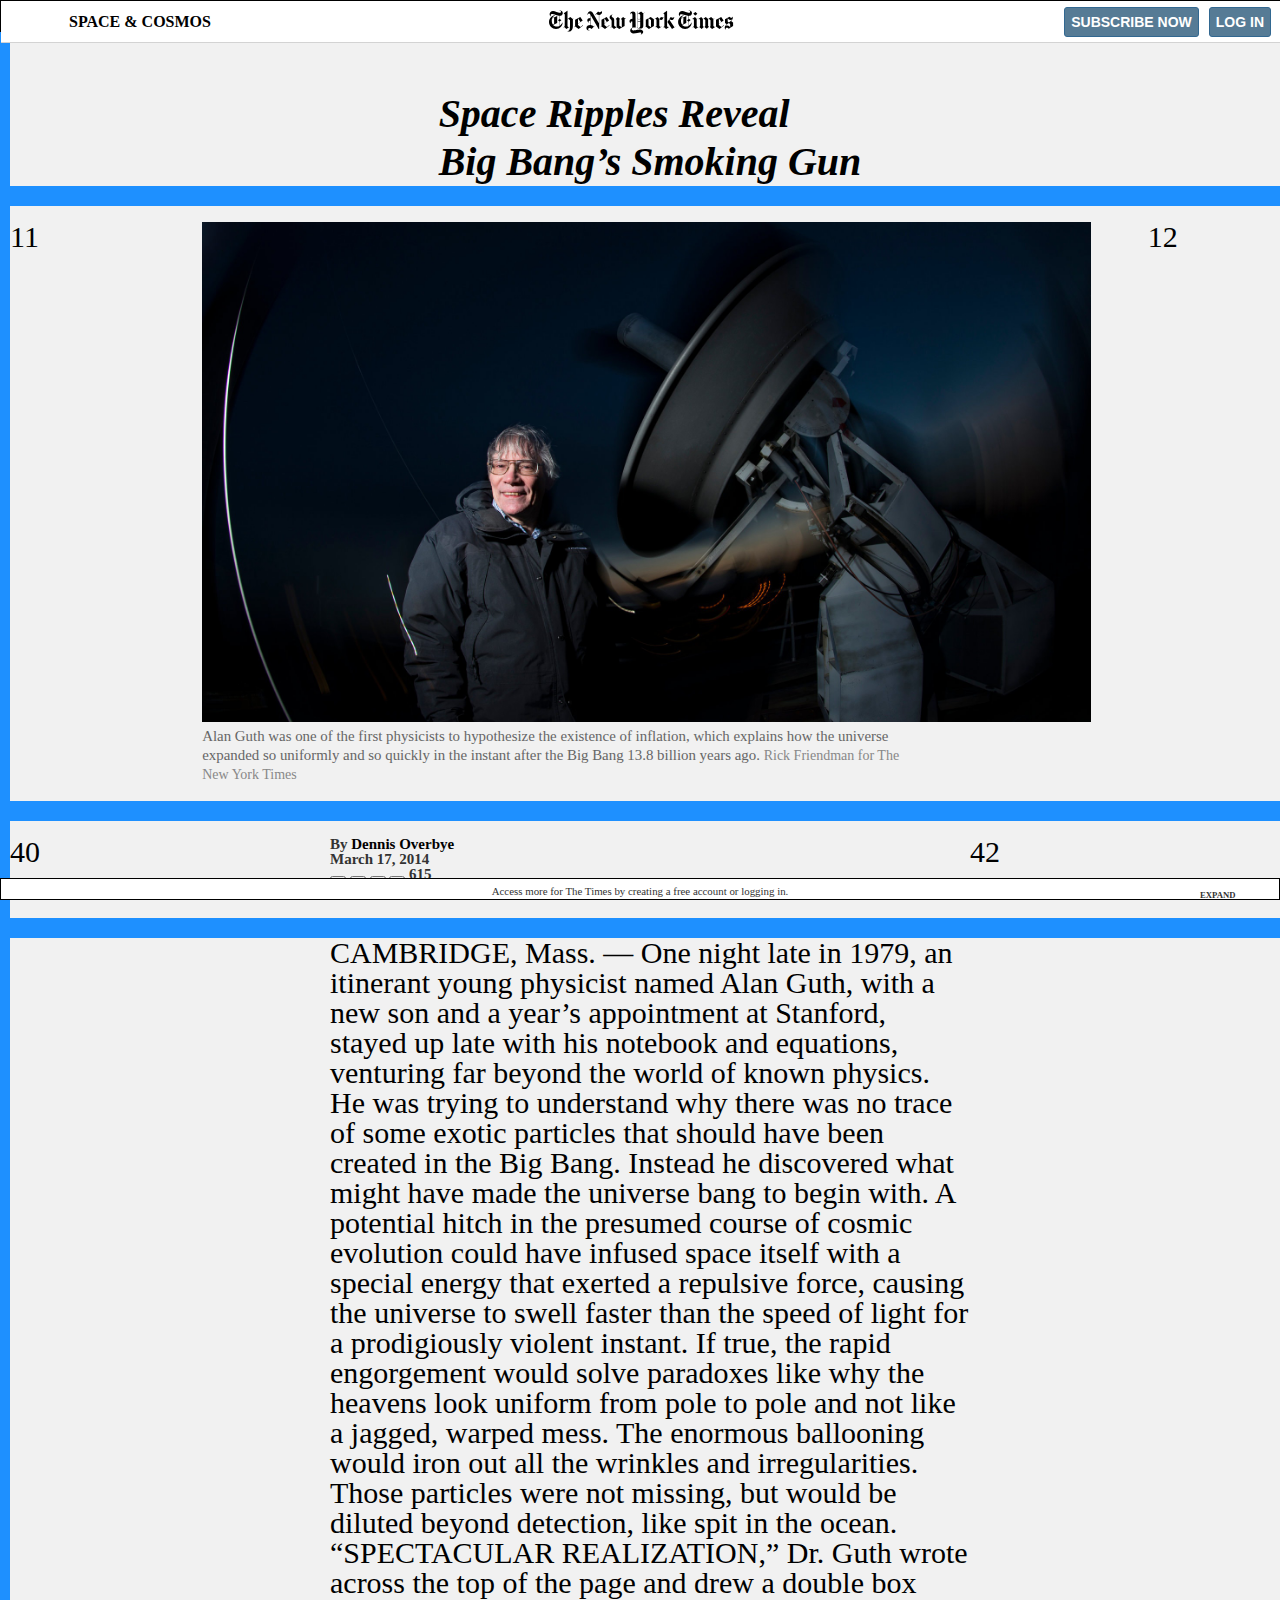
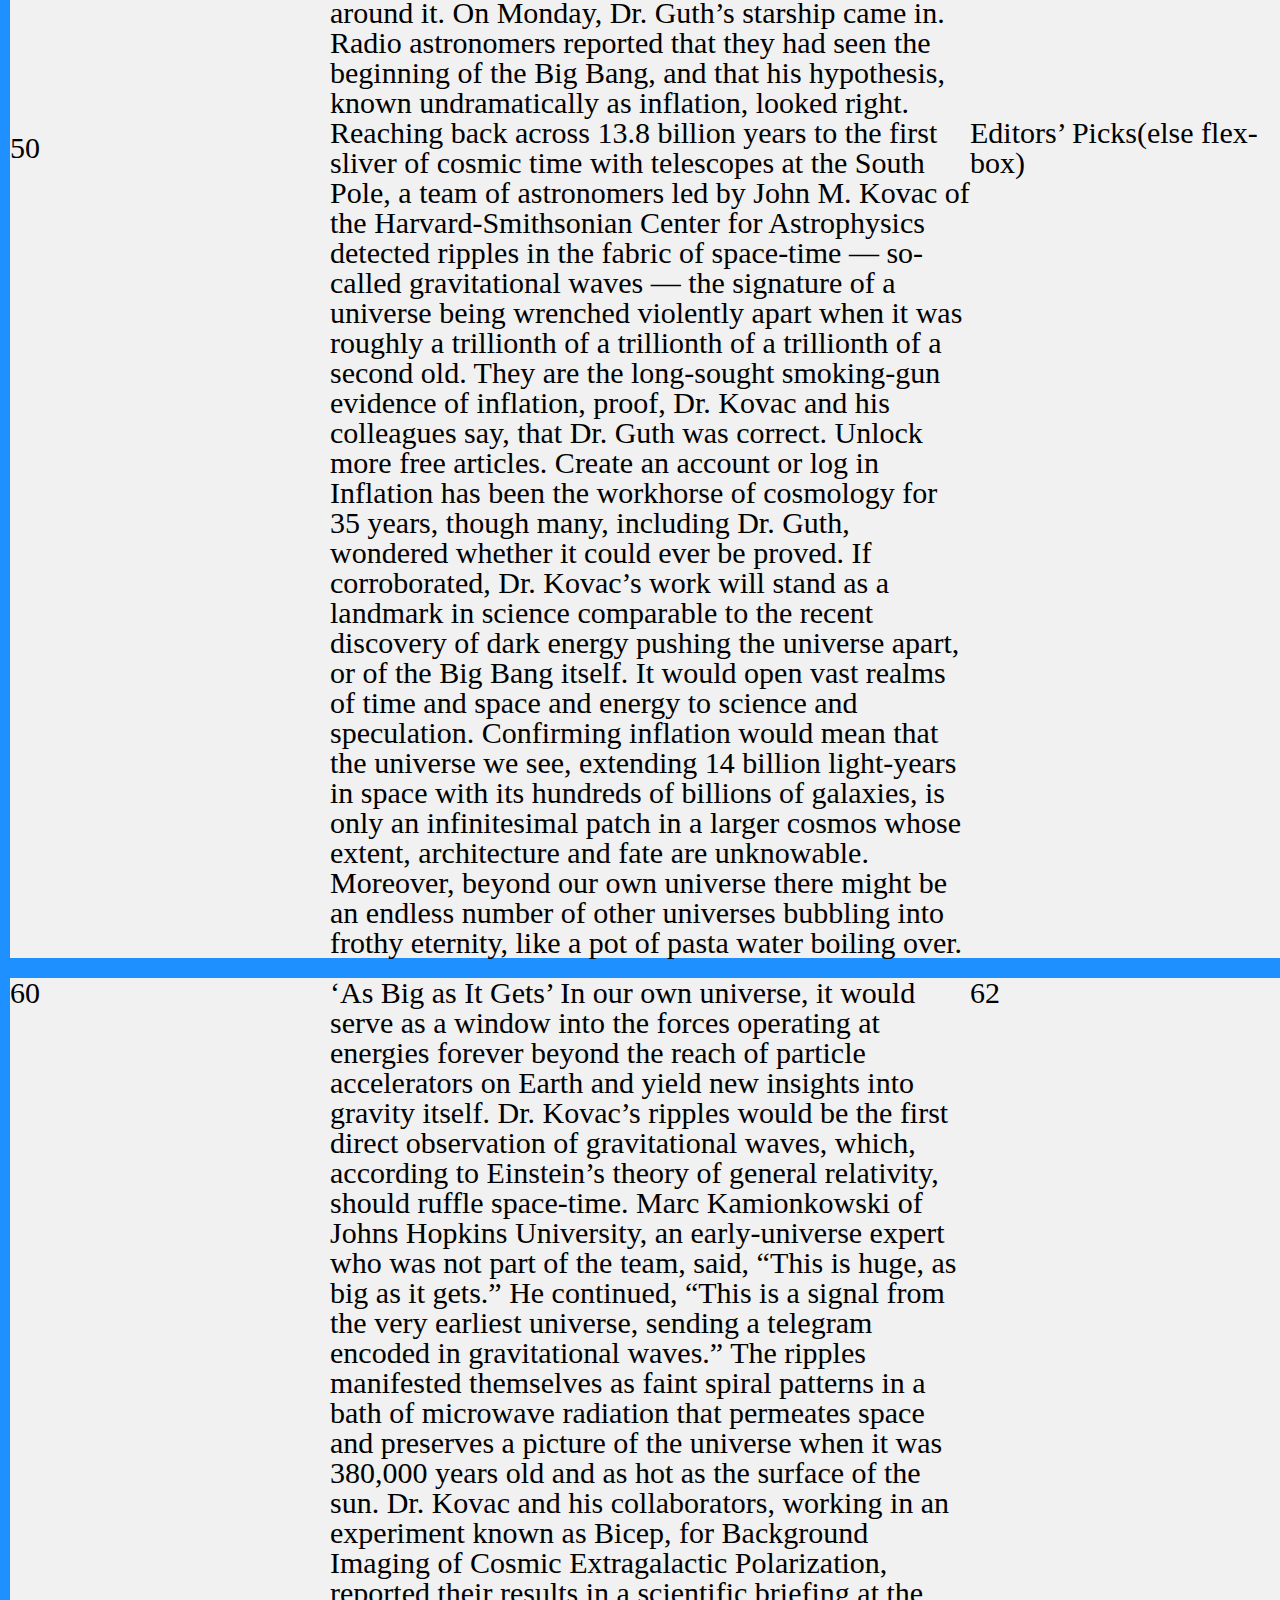
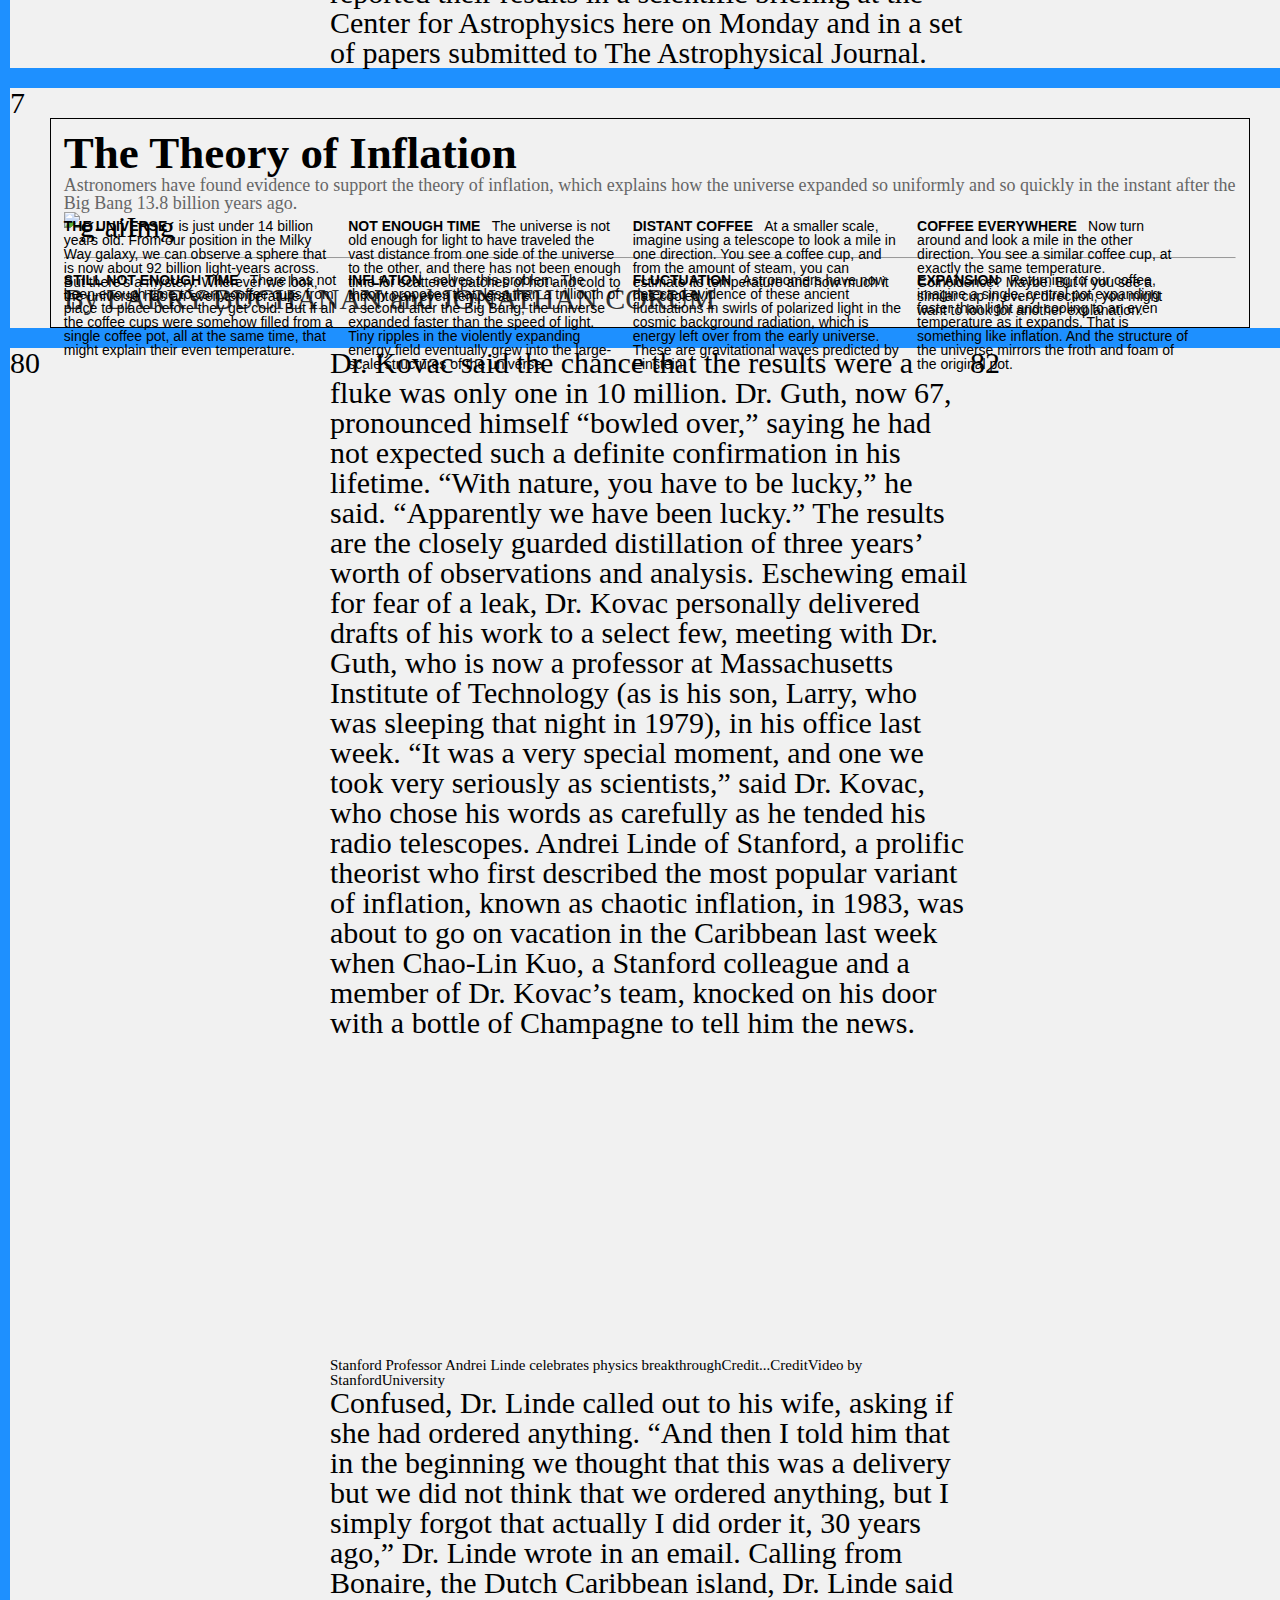
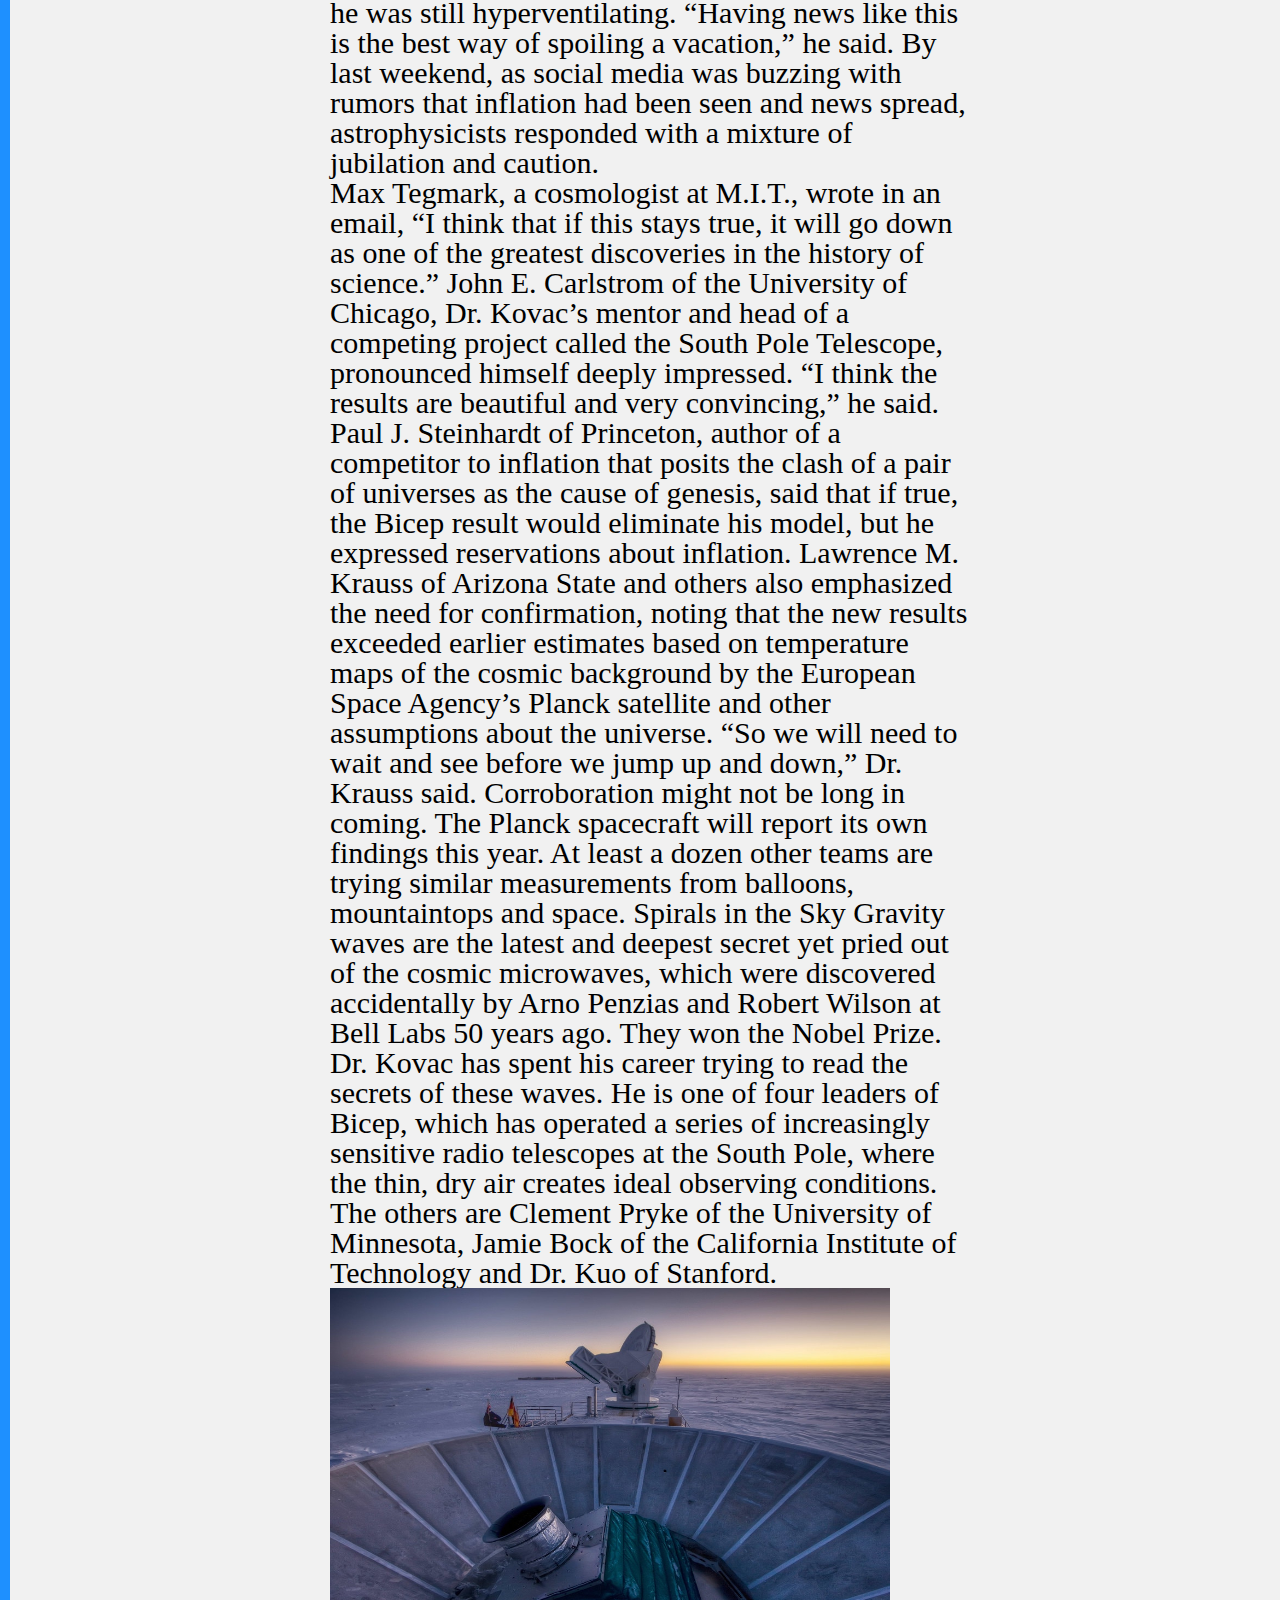
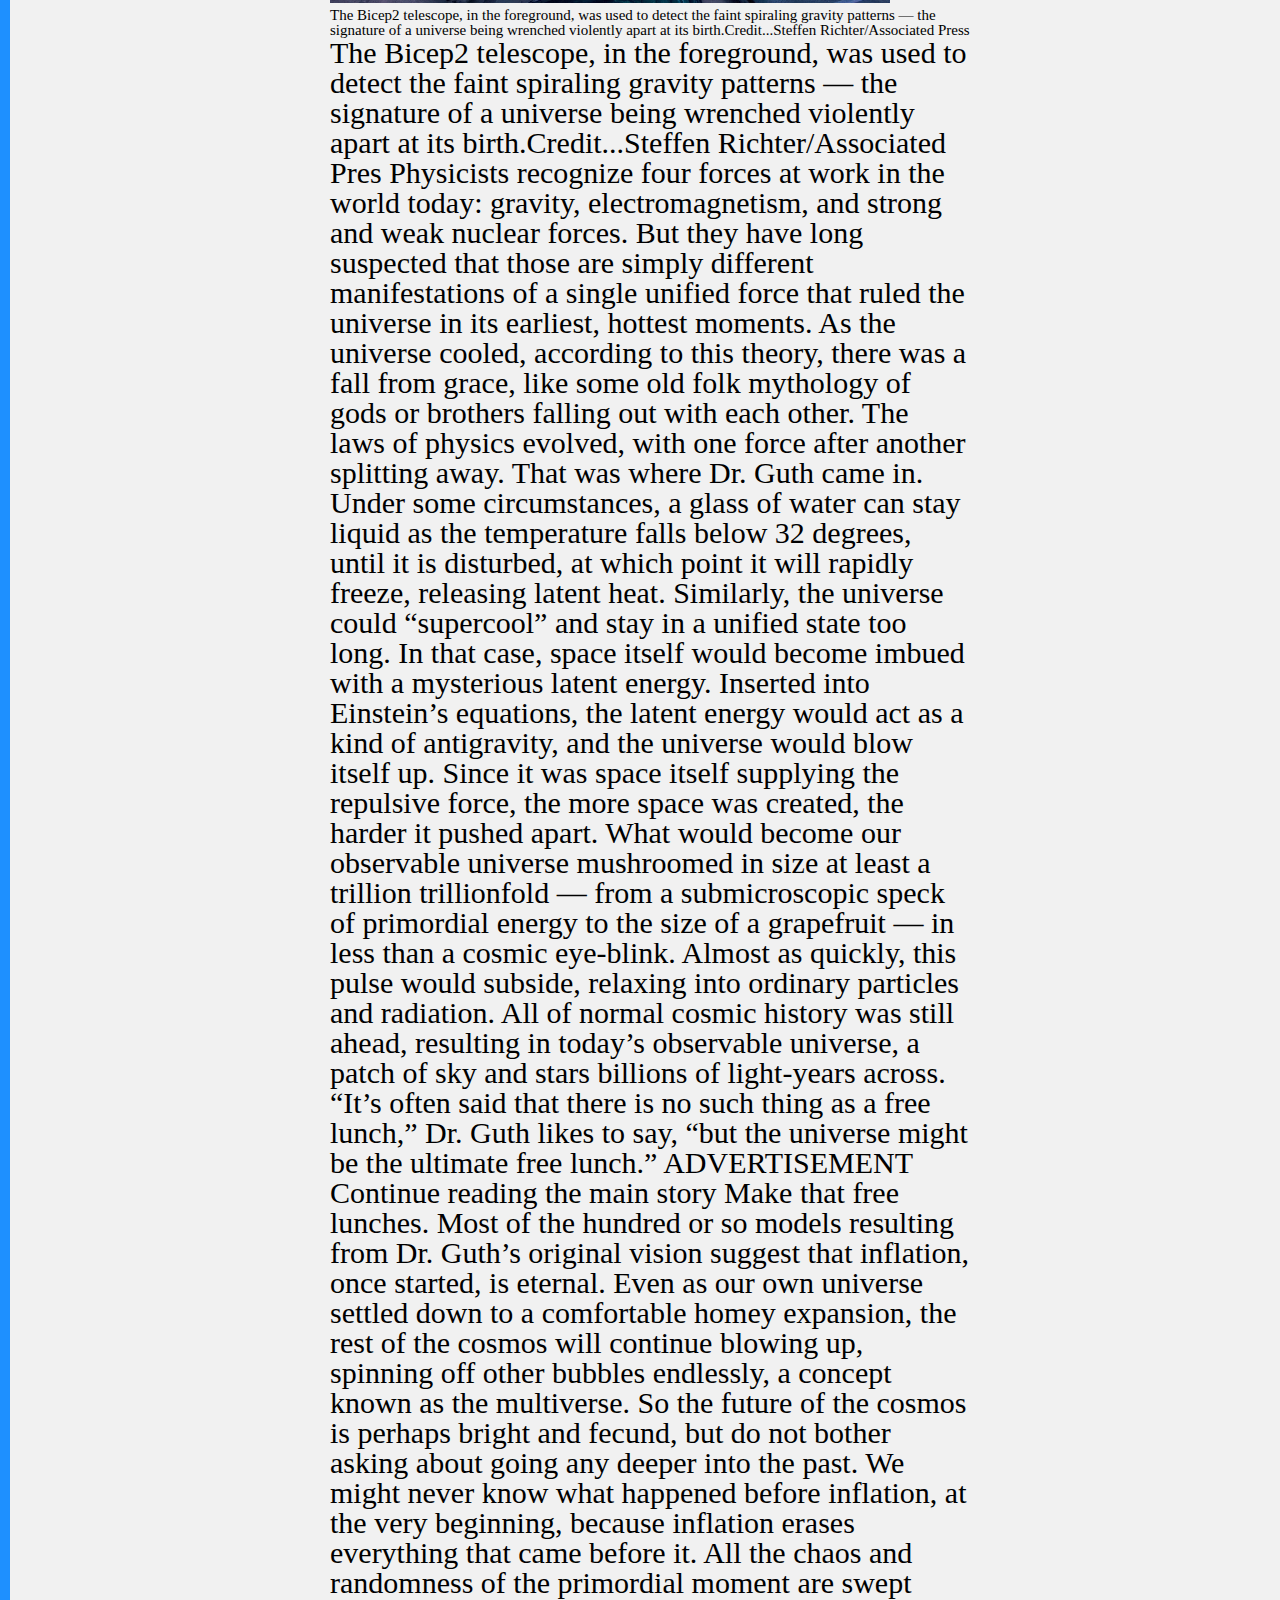
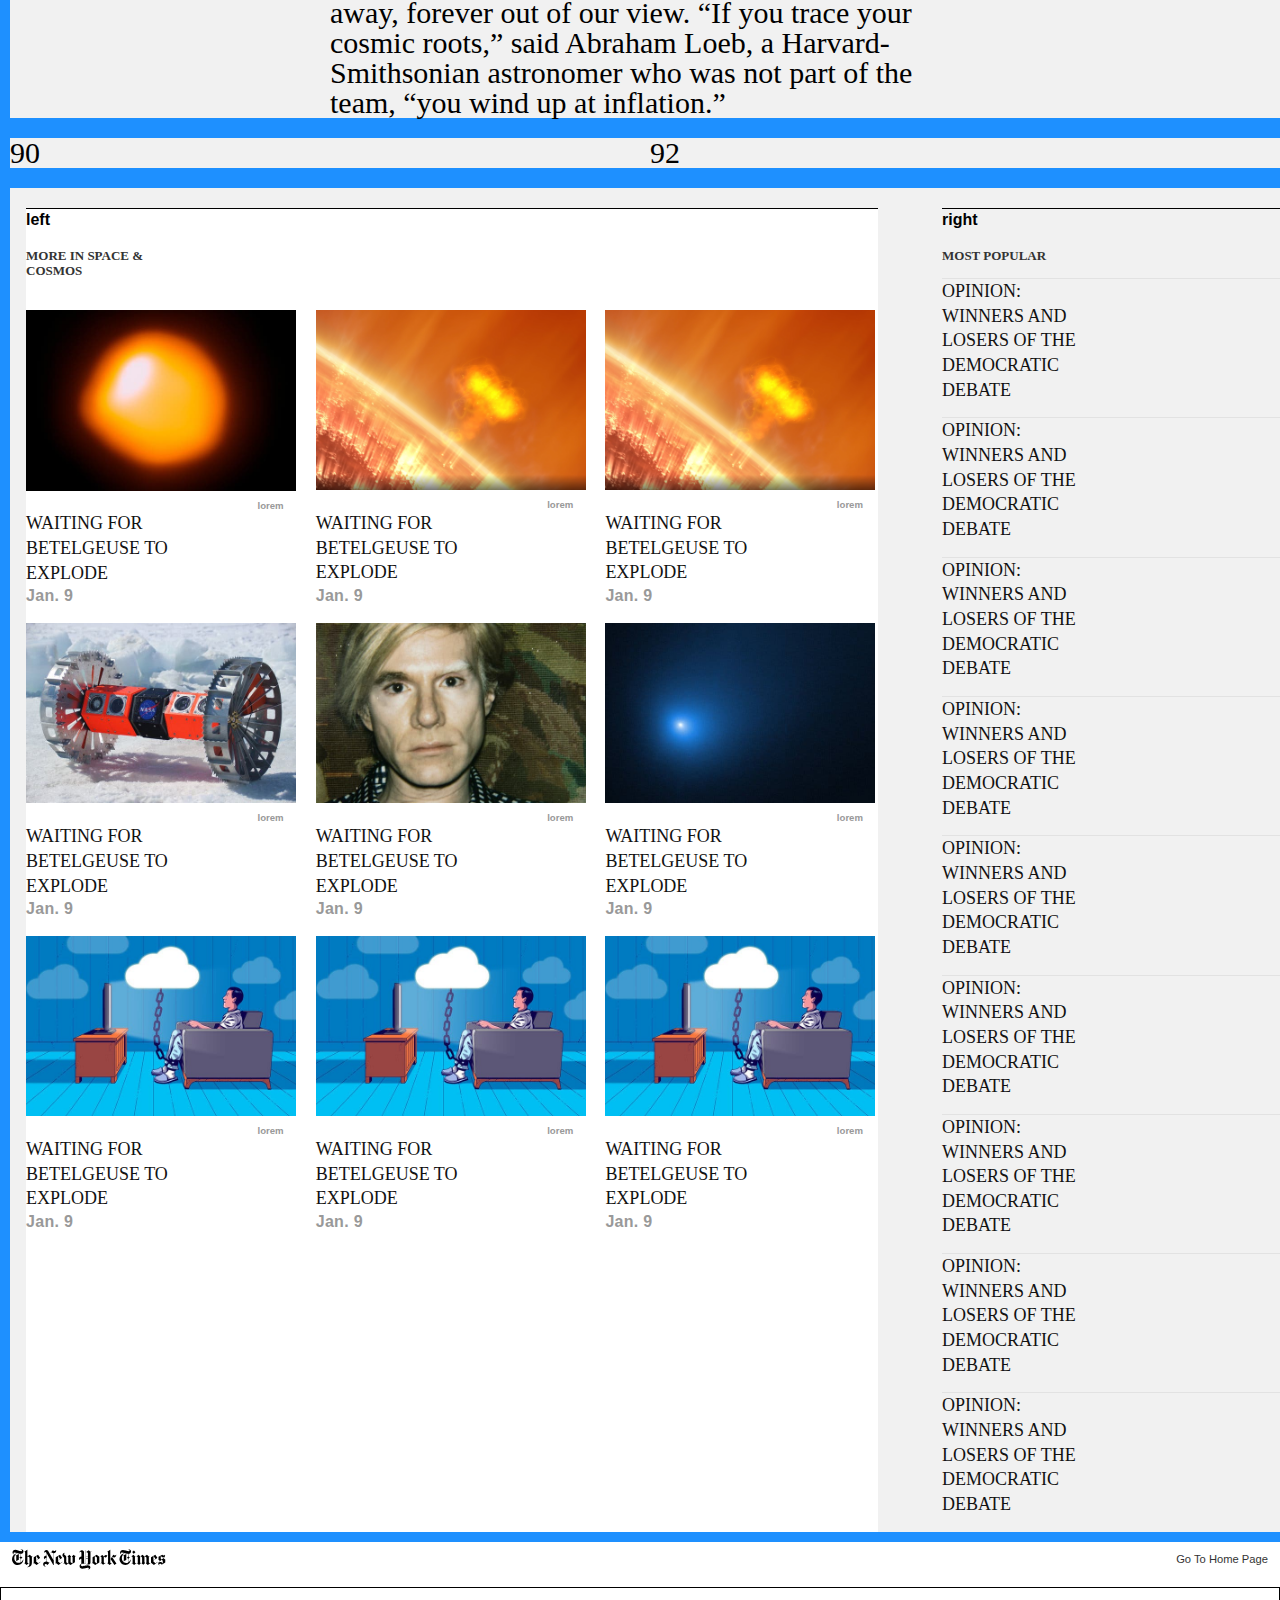
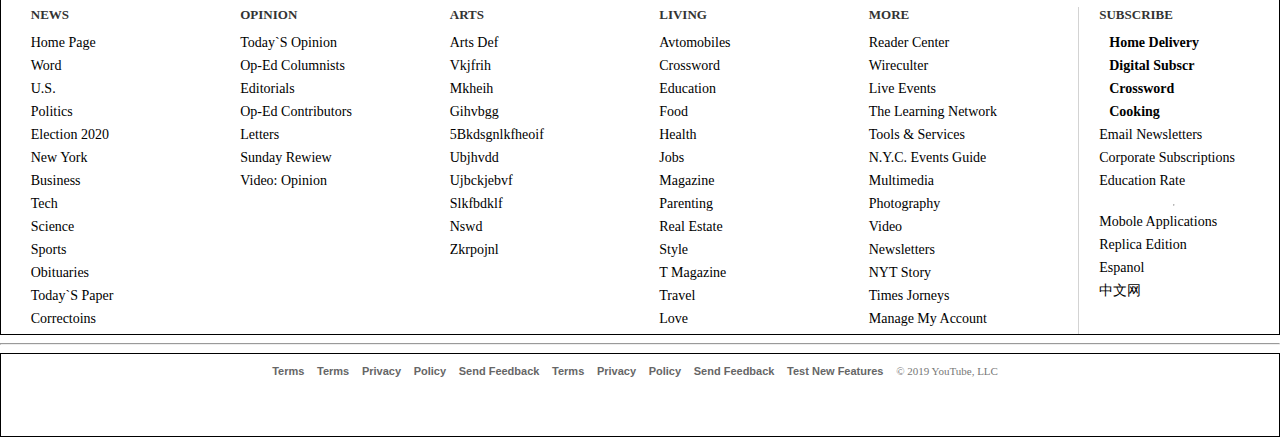
==== index.html @ c6c6f1f2 "changed styles part-1, part-2" ====
<!DOCTYPE html>
<html lang="en">

<head>
    <meta charset="UTF-8">
    <meta name="viewport" content="width=device-width, initial-scale=1.0">
    <meta http-equiv="X-UA-Compatible" content="ie=edge">
    <link rel="stylesheet" href="reset.css">
    <link rel="stylesheet" href="style.css">
    <link href="https://g1.nyt.com/fonts/css/web-fonts.5810def60210a2fa7d0848f37e3fa048bb6147b1.css" rel="stylesheet">
    <script src="https://kit.fontawesome.com/fdedc31e53.js" crossorigin="anonymous"></script>
    
    <title>Markup-NYT</title>
</head>

<body>
    <header>
        <nav>
            <div class="navcontainer">
                <div class="lefthead">
                    <button class="leftbtn"><i class="fas fa-bars"></i></button>
                    <button class="leftbtn"><i class="fas fa-search"></i></button>
                    <div id="space">
                        <a href="#" class="space1">SPACE & COSMOS</a>
                    </div>
                </div>
                <div class="centerhead">
                    <img src="img/Nytimes.svg" alt="logo Nytimes" class="h-im-1">

                </div>
                <div class="righthead">
                    <button class="btn">SUBSCRIBE NOW</button>
                    <button class="btn">LOG IN</button>
                </div>
            </div>
        </nav>
    </header>

    <div class="flex-container">
        <div class="first">
             <h1 class="titul">
            Space Ripples Reveal<br>
            Big Bang’s Smoking Gun
        </h1>
    </div>
        <div class="second">
            <div class="sec-1"> 
               
            <div>
                <figure class="image1">
                <img src="img/cosmos-superJumbo.jpg" class="m-im-1">
                <figcaption class="fc-fig-im-1">
                    <span>
                    Alan Guth was one of the first physicists to hypothesize the existence of inflation, which
                    explains how the universe expanded so uniformly and so quickly in the instant after the Big Bang
                    13.8
                    billion years ago.</span>
                     <span class="sp-1"> Rick Friendman for The New York Times</span>
                </figcaption>
            </figure>
            </div>
        </div>
            <div class="sec-2"> 11
            </div>
            <div class="sec-3">12</div>
        </div>

     <!--  <div class="third">
            <div class="third-0">30</div>
            <div class="third-1">
                <p>Alan Guth was one of the first physicists to hypothesize the existence of inflation, which explains
                    how the universe expanded so uniformly and so quickly in the instant after the Big Bang 13.8 billion
                    years ago</p>
            </div>
            <div class="third-2">32</div>
            <div class="third-3">33</div>
        </div>
        --> 
        <div class="fourth">
            <div class="fourth-0">40</div>
            <div class="fourth-1">
                <div class="social"> <div class="introd">
                    <p class="author">By <a href="#">Dennis Overbye</a></p>
                    <div>
                        <p class="dat">March 17, 2014</p>
    
                        <div id="social">
                            <button class="round"><i class="fab fa-facebook-f"></i></button>
                            <button class="round"><i class="fab fa-twitter"></i></button>
                            <button class="round"><i class="fas fa-envelope"></i></button>
                            <button class="round"><i class="fas fa-share"></i></button>
                            <i class="far fa-bookmark fa-2x"></i>
                            <span class="fa-stack fa-1x">
                                <i class="far fa-comment-alt fa-2x"></i>
                                <span class="fa-stack-1x fa-stack-text comment-count">615</span>
                            </span>
                        </div>
                    </div>
                </div>
            </div>
              <!-- <div class="story-1">text</div>      --> 
            </div>
            <div class="fourth-2">42</div>
        </div>
        <div class="fifth">
            <div class="fifth-0">50</div>
            <div class="fifth-1">CAMBRIDGE, Mass. — One night late in 1979, an itinerant young physicist named Alan Guth, with a new son and a year’s appointment at Stanford, stayed up late with his notebook and equations, venturing far beyond the world of known physics.

                He was trying to understand why there was no trace of some exotic particles that should have been created in the Big Bang. Instead he discovered what might have made the universe bang to begin with. A potential hitch in the presumed course of cosmic evolution could have infused space itself with a special energy that exerted a repulsive force, causing the universe to swell faster than the speed of light for a prodigiously violent instant.
                
                If true, the rapid engorgement would solve paradoxes like why the heavens look uniform from pole to pole and not like a jagged, warped mess. The enormous ballooning would iron out all the wrinkles and irregularities. Those particles were not missing, but would be diluted beyond detection, like spit in the ocean.
                
                “SPECTACULAR REALIZATION,” Dr. Guth wrote across the top of the page and drew a double box around it.
                On Monday, Dr. Guth’s starship came in. Radio astronomers reported that they had seen the beginning of the Big Bang, and that his hypothesis, known undramatically as inflation, looked right.

Reaching back across 13.8 billion years to the first sliver of cosmic time with telescopes at the South Pole, a team of astronomers led by John M. Kovac of the Harvard-Smithsonian Center for Astrophysics detected ripples in the fabric of space-time — so-called gravitational waves — the signature of a universe being wrenched violently apart when it was roughly a trillionth of a trillionth of a trillionth of a second old. They are the long-sought smoking-gun evidence of inflation, proof, Dr. Kovac and his colleagues say, that Dr. Guth was correct.

Unlock more free articles.
Create an account or log in
Inflation has been the workhorse of cosmology for 35 years, though many, including Dr. Guth, wondered whether it could ever be proved.

If corroborated, Dr. Kovac’s work will stand as a landmark in science comparable to the recent discovery of dark energy pushing the universe apart, or of the Big Bang itself. It would open vast realms of time and space and energy to science and speculation.

Confirming inflation would mean that the universe we see, extending 14 billion light-years in space with its hundreds of billions of galaxies, is only an infinitesimal patch in a larger cosmos whose extent, architecture and fate are unknowable. Moreover, beyond our own universe there might be an endless number of other universes bubbling into frothy eternity, like a pot of pasta water boiling over.


            </div>
            <div class="fifth-2">Editors’ Picks(else flex-box)</div>
        </div>
        <div class="sixth">
            <div class="six-0">60</div>
            <div class="six-1">‘As Big as It Gets’

                In our own universe, it would serve as a window into the forces operating at energies forever beyond the reach of particle accelerators on Earth and yield new insights into gravity itself. Dr. Kovac’s ripples would be the first direct observation of gravitational waves, which, according to Einstein’s theory of general relativity, should ruffle space-time.
                
                Marc Kamionkowski of Johns Hopkins University, an early-universe expert who was not part of the team, said, “This is huge, as big as it gets.”
                
                He continued, “This is a signal from the very earliest universe, sending a telegram encoded in gravitational waves.”
                
                The ripples manifested themselves as faint spiral patterns in a bath of microwave radiation that permeates space and preserves a picture of the universe when it was 380,000 years old and as hot as the surface of the sun.
                
                Dr. Kovac and his collaborators, working in an experiment known as Bicep, for Background Imaging of Cosmic Extragalactic Polarization, reported their results in a scientific briefing at the Center for Astrophysics here on Monday and in a set of papers submitted to The Astrophysical Journal.</div>
            <div class="six-2">62</div>
        </div>
        <div class="sec">7
            <section class="picture-8">
                <h2 class="titul-p-8">The Theory of Inflation</h2>
                <p class="titul-p-8">
                    Astronomers have found evidence to support the theory of inflation,
                    which explains how the universe expanded so uniformly and so quickly
                    in the instant after the Big Bang 13.8 billion years ago.
                </p>
                <img src="https://static01.nyt.com/newsgraphics/2014/03/18/theory-of-inflation/1ebaa1b972edda0f407fbaa0e010f6b50fb6792e/inflation-945.png"
                    alt="g-aiImg">
                <div class="top-line-p-8">
                    <div>
                        <p>
                            <span>THE UNIVERSE</span>is just under 14 billion years old.
                            From our position in the Milky Way galaxy, we can observe a
                            sphere that is now about 92 billion light-years across. But
                            there's a mystery. Wherever we look, the universe has an even
                            temperature.
                        </p>
                    </div>
                    <div>
                        <p>
                            <span>NOT ENOUGH TIME</span>The universe is not old enough for
                            light to have traveled the vast distance from one side of the
                            universe to the other, and there has not been enough time for
                            scattered patches of hot and cold to mix into an even
                            temperature.
                        </p>
                    </div>
                    <div>
                        <p>
                            <span>DISTANT COFFEE</span>At a smaller scale, imagine using a
                            telescope to look a mile in one direction. You see a coffee cup,
                            and from the amount of steam, you can estimate its temperature
                            and how much it has cooled.
                        </p>
                    </div>
                    <div>
                        <p>
                            <span>COFFEE EVERYWHERE</span>Now turn around and look a mile in
                            the other direction. You see a similar coffee cup, at exactly
                            the same temperature. Coincidence? Maybe. But if you see a
                            similar cup in every direction, you might want to look for
                            another explanation.
                        </p>
                    </div>
                </div>
                <div class="second-line-p-8">
                    <div>
                        <p>
                            <span>STILL NOT ENOUGH TIME</span>There has not been enough time
                            to carry coffee cups from place to place before they get cold.
                            But if all the coffee cups were somehow filled from a single
                            coffee pot, all at the same time, that might explain their even
                            temperature.
                        </p>
                    </div>
                    <div>
                        <p>
                            <span>INFLATION</span>solves this problem. The theory proposes
                            that, less than a trillionth of a second after the Big Bang, the
                            universe expanded faster than the speed of light. Tiny ripples
                            in the violently expanding energy field eventually grew into the
                            large-scale structures of the universe.
                        </p>
                    </div>
                    <div>
                        <p>
                            <span>FLUCTUATION</span>Astronomers have now detected evidence
                            of these ancient fluctuations in swirls of polarized light in
                            the cosmic background radiation, which is energy left over from
                            the early universe. These are gravitational waves predicted by
                            Einstein.
                        </p>
                    </div>
                    <div>
                        <p>
                            <span>EXPANSION</span>Returning to our coffee, imagine a single,
                            central pot expanding faster than light and cooling to an even
                            temperature as it expands. That is something like inflation. And
                            the structure of the universe mirrors the froth and foam of the
                            original pot.
                        </p>
                    </div>
                </div>
                <hr>
                <div class="autors-p-8 titul-p-8">
                    <p>By LARRY BUCHANAN and JONATHAN CORUM</p>
                </div>
            </section>
        </div>
        <div class="eighth">
            <div class="eighth-0">80</div>
            <div class="eighth-1">
                <div>Dr. Kovac said the chance that the results were a fluke was only one in 10 million.

                    Dr. Guth, now 67, pronounced himself “bowled over,” saying he had not expected such a definite confirmation in his lifetime.
                    “With nature, you have to be lucky,” he said. “Apparently we have been lucky.”

The results are the closely guarded distillation of three years’ worth of observations and analysis. Eschewing email for fear of a leak, Dr. Kovac personally delivered drafts of his work to a select few, meeting with Dr. Guth, who is now a professor at Massachusetts Institute of Technology (as is his son, Larry, who was sleeping that night in 1979), in his office last week.

“It was a very special moment, and one we took very seriously as scientists,” said Dr. Kovac, who chose his words as carefully as he tended his radio telescopes.

Andrei Linde of Stanford, a prolific theorist who first described the most popular variant of inflation, known as chaotic inflation, in 1983, was about to go on vacation in the Caribbean last week when Chao-Lin Kuo, a Stanford colleague and a member of Dr. Kovac’s team, knocked on his door with a bottle of Champagne to tell him the news.
                </div>
                <div>
                    <iframe src="https://www.youtube.com/embed/ZlfIVEy_YOA">
                    </iframe>
                    <figcaption>Stanford Professor Andrei Linde celebrates physics breakthroughCredit...CreditVideo by StanfordUniversity</figcaption>
                </div
                >
                <div>Confused, Dr. Linde called out to his wife, asking if she had ordered anything.

                    “And then I told him that in the beginning we thought that this was a delivery but we did not think that we ordered anything, but I simply forgot that actually I did order it, 30 years ago,” Dr. Linde wrote in an email.
                    
                    Calling from Bonaire, the Dutch Caribbean island, Dr. Linde said he was still hyperventilating. “Having news like this is the best way of spoiling a vacation,” he said.
                    
                    By last weekend, as social media was buzzing with rumors that inflation had been seen and news spread, astrophysicists responded with a mixture of jubilation and caution.
                </div>
                <div>Max Tegmark, a cosmologist at M.I.T., wrote in an email, “I think that if this stays true, it will go down as one of the greatest discoveries in the history of science.”

                    John E. Carlstrom of the University of Chicago, Dr. Kovac’s mentor and head of a competing project called the South Pole Telescope, pronounced himself deeply impressed. “I think the results are beautiful and very convincing,” he said.
                    
                    Paul J. Steinhardt of Princeton, author of a competitor to inflation that posits the clash of a pair of universes as the cause of genesis, said that if true, the Bicep result would eliminate his model, but he expressed reservations about inflation.
                    
                    Lawrence M. Krauss of Arizona State and others also emphasized the need for confirmation, noting that the new results exceeded earlier estimates based on temperature maps of the cosmic background by the European Space Agency’s Planck satellite and other assumptions about the universe.
                    
                    “So we will need to wait and see before we jump up and down,” Dr. Krauss said.
                    
                    Corroboration might not be long in coming. The Planck spacecraft will report its own findings this year. At least a dozen other teams are trying similar measurements from balloons, mountaintops and space.
                    
                    Spirals in the Sky
                    
                    Gravity waves are the latest and deepest secret yet pried out of the cosmic microwaves, which were discovered accidentally by Arno Penzias and Robert Wilson at Bell Labs 50 years ago. They won the Nobel Prize.
                    
                    Dr. Kovac has spent his career trying to read the secrets of these waves. He is one of four leaders of Bicep, which has operated a series of increasingly sensitive radio telescopes at the South Pole, where the thin, dry air creates ideal observing conditions. The others are Clement Pryke of the University of Minnesota, Jamie Bock of the California Institute of Technology and Dr. Kuo of Stanford.
                    
                    </div>
                <img src="img/18cosmos-2-jumbo (1).jpg" alt="" class="sec-img">
                <figcaption>The Bicep2 telescope, in the foreground, was used to detect the faint spiraling gravity patterns — the signature of a universe being wrenched violently apart at its birth.Credit...Steffen Richter/Associated Press</figcaption>

                <div>The Bicep2 telescope, in the foreground, was used to detect the faint spiraling gravity patterns — the signature of a universe being wrenched violently apart at its birth.Credit...Steffen Richter/Associated Pres
                    Physicists recognize four forces at work in the world today: gravity, electromagnetism, and strong and weak nuclear forces. But they have long suspected that those are simply different manifestations of a single unified force that ruled the universe in its earliest, hottest moments.

As the universe cooled, according to this theory, there was a fall from grace, like some old folk mythology of gods or brothers falling out with each other. The laws of physics evolved, with one force after another splitting away.

That was where Dr. Guth came in.

Under some circumstances, a glass of water can stay liquid as the temperature falls below 32 degrees, until it is disturbed, at which point it will rapidly freeze, releasing latent heat.

Similarly, the universe could “supercool” and stay in a unified state too long. In that case, space itself would become imbued with a mysterious latent energy.

Inserted into Einstein’s equations, the latent energy would act as a kind of antigravity, and the universe would blow itself up. Since it was space itself supplying the repulsive force, the more space was created, the harder it pushed apart.

What would become our observable universe mushroomed in size at least a trillion trillionfold — from a submicroscopic speck of primordial energy to the size of a grapefruit — in less than a cosmic eye-blink.

Almost as quickly, this pulse would subside, relaxing into ordinary particles and radiation. All of normal cosmic history was still ahead, resulting in today’s observable universe, a patch of sky and stars billions of light-years across. “It’s often said that there is no such thing as a free lunch,” Dr. Guth likes to say, “but the universe might be the ultimate free lunch.”

ADVERTISEMENT

Continue reading the main story

Make that free lunches. Most of the hundred or so models resulting from Dr. Guth’s original vision suggest that inflation, once started, is eternal. Even as our own universe settled down to a comfortable homey expansion, the rest of the cosmos will continue blowing up, spinning off other bubbles endlessly, a concept known as the multiverse.

So the future of the cosmos is perhaps bright and fecund, but do not bother asking about going any deeper into the past.

We might never know what happened before inflation, at the very beginning, because inflation erases everything that came before it. All the chaos and randomness of the primordial moment are swept away, forever out of our view.

“If you trace your cosmic roots,” said Abraham Loeb, a Harvard-Smithsonian astronomer who was not part of the team, “you wind up at inflation.”
                </div>
            </div>
            <div class="eighth-2">82</div>
        </div>
        <div class="ninth">
            <div class="ninth-0">90
            </div>
            <div class="ninth-2">92</div>

        </div>
        <div class="tenth">
            <div class="left-side-down">left
                <div class="l-side">
                    <a href="#">

                        <h3 class="mp-0">More in Space & Cosmos</h3>

                    </a>
                </div>
                <div class="left-side-1">
                    <div class="part-1-left">
                        <div class="p1-1-left">
                            <div class="small-video">
                                <div class="sw-1"><a href="#">
                                        <figure>
                                            <div class="sw-1-1">
                                                <img src="img/betelgeuse-supernova-fading-promo-1578514311515-threeByTwoSmallAt2X-v4.jpg" alt="" class="sw-1-1-1">
                                                <figcaption class="sw-1-1-2">
                                                    lorem
                                                </figcaption>
                                            </div>
                                        </figure>
                                    </a>
                                </div>
                                <div class="sw-1-2"><a href="#">
                                        <h3 class="popular-news-0 popular-news-1">Waiting for Betelgeuse to Explode</h3>
                                    </a>
                                    <span class="hz">
                                        <time data-testid="todays-date" aria-label="January 9">Jan. 9</time>
                                    </span>
                                </div>
                            </div>
                            <div class="small-video">
                                <div class="sw-1"><a href="#">
                                        <figure>
                                            <div class="sw-1-1">
                                                <img src="img/04SUN1-threeByTwoSmallAt2X.png" alt="" class="sw-1-1-1">
                                                <figcaption class="sw-1-1-2">
                                                    lorem
                                                </figcaption>

                                            </div>
                                        </figure>
                                    </a>
                                </div>
                                <div class="sw-1-2"><a href="#">
                                        <h3 class="popular-news-0 popular-news-1">Waiting for Betelgeuse to Explode</h3>
                                    </a>
                                    <span class="hz">
                                        <time data-testid="todays-date" aria-label="January 9">Jan. 9</time>
                                    </span>
                                </div>
                            </div>
                            <div class="small-video">
                                <div class="sw-1"><a href="#">
                                        <figure>
                                            <div class="sw-1-1">
                                                <img src="img/04SUN1-threeByTwoSmallAt2X.png" alt="" class="sw-1-1-1">
                                                <figcaption class="sw-1-1-2">
                                                    lorem
                                                </figcaption>

                                            </div>
                                        </figure>
                                    </a>
                                </div>
                                <div class="sw-1-2"><a href="#">
                                        <h3 class="popular-news-0 popular-news-1">Waiting for Betelgeuse to Explode</h3>
                                    </a>
                                    <span class="hz">
                                        <time data-testid="todays-date" aria-label="January 9">Jan. 9</time>
                                    </span>
                                </div>
                            </div>
                        </div>
                        <div class="p1-2-left">
                            <div class="small-video"><div class="sw-1"><a href="#">
                                <figure>
                                    <div class="sw-1-1">
                                        <img src="img/05SCI-EUROPA4-threeByTwoSmallAt2X.jpg" alt="" class="sw-1-1-1">
                                        <figcaption class="sw-1-1-2">
                                            lorem
                                        </figcaption>
                                    </div>
                                </figure>
                            </a>
                        </div>
                        <div class="sw-1-2"><a href="#">
                                <h3 class="popular-news-0 popular-news-1">Waiting for Betelgeuse to Explode</h3>
                            </a>
                            <span class="hz">
                                <time data-testid="todays-date" aria-label="January 9">Jan. 9</time>
                            </span>
                        </div></div>
                            <div class="small-video"><div class="sw-1"><a href="#">
                                <figure>
                                    <div class="sw-1-1">
                                        <img src="img/14warholphoto-review1-threeByTwoSmallAt2X.jpg" alt="" class="sw-1-1-1">
                                        <figcaption class="sw-1-1-2">
                                            lorem
                                        </figcaption>
                                    </div>
                                </figure>
                            </a>
                        </div>
                        <div class="sw-1-2"><a href="#">
                                <h3 class="popular-news-0 popular-news-1">Waiting for Betelgeuse to Explode</h3>
                            </a>
                            <span class="hz">
                                <time data-testid="todays-date" aria-label="January 9">Jan. 9</time>
                            </span>
                        </div></div>
                            <div class="small-video"><div class="sw-1"><a href="#">
                                <figure>
                                    <div class="sw-1-1">
                                        <img src="img/24COMET-threeByTwoSmallAt2X.jpg" alt="" class="sw-1-1-1">
                                        <figcaption class="sw-1-1-2">
                                            lorem
                                        </figcaption>
                                    </div>
                                </figure>
                            </a>
                        </div>
                        <div class="sw-1-2"><a href="#">
                                <h3 class="popular-news-0 popular-news-1">Waiting for Betelgeuse to Explode</h3>
                            </a>
                            <span class="hz">
                                <time data-testid="todays-date" aria-label="January 9">Jan. 9</time>
                            </span>
                        </div></div>
                        </div>
                    </div>
                    <div class="part-2-left">
                        <div class="small-video"><div class="sw-1"><a href="#">
                            <figure>
                                <div class="sw-1-1">
                                    <img src="img/15Techfix-illo-threeByTwoSmallAt2X.jpg" alt="" class="sw-1-1-1">
                                    <figcaption class="sw-1-1-2">
                                        lorem
                                    </figcaption>
                                </div>
                            </figure>
                        </a>
                    </div>
                    <div class="sw-1-2"><a href="#">
                            <h3 class="popular-news-0 popular-news-1">Waiting for Betelgeuse to Explode</h3>
                        </a>
                        <span class="hz">
                            <time data-testid="todays-date" aria-label="January 9">Jan. 9</time>
                        </span>
                    </div></div>
                        <div class="small-video"><div class="sw-1"><a href="#">
                            <figure>
                                <div class="sw-1-1">
                                    <img src="img/15Techfix-illo-threeByTwoSmallAt2X.jpg" alt="" class="sw-1-1-1">
                                    <figcaption class="sw-1-1-2">
                                        lorem
                                    </figcaption>
                                </div>
                            </figure>
                        </a>
                    </div>
                    <div class="sw-1-2"><a href="#">
                            <h3 class="popular-news-0 popular-news-1">Waiting for Betelgeuse to Explode</h3>
                        </a>
                        <span class="hz">
                            <time data-testid="todays-date" aria-label="January 9">Jan. 9</time>
                        </span>
                    </div></div>
                        <div class="small-video"><div class="sw-1"><a href="#">
                            <figure>
                                <div class="sw-1-1">
                                    <img src="img/15Techfix-illo-threeByTwoSmallAt2X.jpg" alt="" class="sw-1-1-1">
                                    <figcaption class="sw-1-1-2">
                                        lorem
                                    </figcaption>
                                </div>
                            </figure>
                        </a>
                    </div>
                    <div class="sw-1-2"><a href="#">
                            <h3 class="popular-news-0 popular-news-1">Waiting for Betelgeuse to Explode</h3>
                        </a>
                        <span class="hz">
                            <time data-testid="todays-date" aria-label="January 9">Jan. 9</time>
                        </span>
                    </div></div>
                    </div>
                </div>
            </div>
            <div class="right-side-down">right
                <div class="right-side-down-0">
                    <h3 class="mp-0">Most Popular</h3>
                </div>

                <div class="popular-news">
                    <h3 class="popular-news-0">
                        <a href="https://www.nytimes.com/interactive/2020/01/15/opinion/democratic-debate-who-won.html?algo=top_conversion&fellback=false&imp_id=11636464&imp_id=494190397&action=click&module=trending&pgtype=Article&region=Footer"
                            class="popular-news-1">
                            Opinion: Winners and Losers of the Democratic Debate
                        </a>
                    </h3>
                </div>
                <div class="popular-news">
                    <h3 class="popular-news-0">
                        <a href="https://www.nytimes.com/interactive/2020/01/15/opinion/democratic-debate-who-won.html?algo=top_conversion&fellback=false&imp_id=11636464&imp_id=494190397&action=click&module=trending&pgtype=Article&region=Footer"
                            class="popular-news-1">
                            Opinion: Winners and Losers of the Democratic Debate
                        </a>
                    </h3>
                </div>
                <div class="popular-news">
                    <h3 class="popular-news-0">
                        <a href="https://www.nytimes.com/interactive/2020/01/15/opinion/democratic-debate-who-won.html?algo=top_conversion&fellback=false&imp_id=11636464&imp_id=494190397&action=click&module=trending&pgtype=Article&region=Footer"
                            class="popular-news-1">
                            Opinion: Winners and Losers of the Democratic Debate
                        </a>
                    </h3>
                </div>
                <div class="popular-news">
                    <h3 class="popular-news-0">
                        <a href="https://www.nytimes.com/interactive/2020/01/15/opinion/democratic-debate-who-won.html?algo=top_conversion&fellback=false&imp_id=11636464&imp_id=494190397&action=click&module=trending&pgtype=Article&region=Footer"
                            class="popular-news-1">
                            Opinion: Winners and Losers of the Democratic Debate
                        </a>
                    </h3>
                </div>
                <div class="popular-news">
                    <h3 class="popular-news-0">
                        <a href="https://www.nytimes.com/interactive/2020/01/15/opinion/democratic-debate-who-won.html?algo=top_conversion&fellback=false&imp_id=11636464&imp_id=494190397&action=click&module=trending&pgtype=Article&region=Footer"
                            class="popular-news-1">
                            Opinion: Winners and Losers of the Democratic Debate
                        </a>
                    </h3>
                </div>
                <div class="popular-news">
                    <h3 class="popular-news-0">
                        <a href="https://www.nytimes.com/interactive/2020/01/15/opinion/democratic-debate-who-won.html?algo=top_conversion&fellback=false&imp_id=11636464&imp_id=494190397&action=click&module=trending&pgtype=Article&region=Footer"
                            class="popular-news-1">
                            Opinion: Winners and Losers of the Democratic Debate
                        </a>
                    </h3>
                </div>
                <div class="popular-news">
                    <h3 class="popular-news-0">
                        <a href="https://www.nytimes.com/interactive/2020/01/15/opinion/democratic-debate-who-won.html?algo=top_conversion&fellback=false&imp_id=11636464&imp_id=494190397&action=click&module=trending&pgtype=Article&region=Footer"
                            class="popular-news-1">
                            Opinion: Winners and Losers of the Democratic Debate
                        </a>
                    </h3>
                </div>
                <div class="popular-news">
                    <h3 class="popular-news-0">
                        <a href="https://www.nytimes.com/interactive/2020/01/15/opinion/democratic-debate-who-won.html?algo=top_conversion&fellback=false&imp_id=11636464&imp_id=494190397&action=click&module=trending&pgtype=Article&region=Footer"
                            class="popular-news-1">
                            Opinion: Winners and Losers of the Democratic Debate
                        </a>
                    </h3>
                </div>
                <div class="popular-news">
                    <h3 class="popular-news-0">
                        <a href="https://www.nytimes.com/interactive/2020/01/15/opinion/democratic-debate-who-won.html?algo=top_conversion&fellback=false&imp_id=11636464&imp_id=494190397&action=click&module=trending&pgtype=Article&region=Footer"
                            class="popular-news-1">
                            Opinion: Winners and Losers of the Democratic Debate
                        </a>
                    </h3>
                </div>

            </div>
        </div>

    </div>
    <footer>
        <div class="f0">
            <img src="img/NewYorkTimes.svg" class="f0-img">
            <a href="#" class="homepage">Go to Home Page</a>
        </div>
        <div class="f1">
            <div class="f1col1">
                <h3 class="f1-h3">NEWS</h3>
                <a href="" class="news">Home Page</a>
                <a href="" class="news">Word</a>
                <a href="" class="news">U.S.</a>
                <a href="" class="news">Politics</a>
                <a href="" class="news">Election 2020</a>
                <a href="" class="news">New York</a>
                <a href="" class="news">Business</a>
                <a href="" class="news">Tech</a>
                <a href="" class="news">Science</a>
                <a href="" class="news">Sports</a>
                <a href="" class="news">Obituaries</a>
                <a href="" class="news">Today`s Paper</a>
                <a href="" class="news">Correctoins</a>
            </div>
            <div class="f1col2">
                <h3 class="f1-h3">OPINION</h3>
                <a href="" class="opinion">Today`s Opinion</a>
                <a href="" class="opinion">Op-Ed Columnists</a>
                <a href="" class="opinion">Editorials</a>
                <a href="" class="opinion">Op-Ed Contributors</a>
                <a href="" class="opinion">Letters</a>
                <a href="" class="opinion">Sunday Rewiew</a>
                <a href="" class="opinion">Video: Opinion</a>
            </div>
            <div class="f1col3">
                <h3 class="f1-h3">ARTS</h3>
                <a href="" class="arts">Arts Def</a>
                <a href="" class="arts">Vkjfrih</a>
                <a href="" class="arts">Mkheih</a>
                <a href="" class="arts">Gihvbgg</a>
                <a href="" class="arts">5Bkdsgnlkfheoif</a>
                <a href="" class="arts">Ubjhvdd</a>
                <a href="" class="arts">Ujbckjebvf</a>
                <a href="" class="arts">Slkfbdklf</a>
                <a href="" class="arts">Nswd</a>
                <a href="" class="arts">Zkrpojnl</a>
            </div>
            <div class="f1col4">
                <h3 class="f1-h3">LIVING</h3>
                <a href="" class="living">Avtomobiles</a>
                <a href="" class="living">Crossword</a>
                <a href="" class="living">Education</a>
                <a href="" class="living">Food</a>
                <a href="" class="living">Health</a>
                <a href="" class="living">Jobs</a>
                <a href="" class="living">Magazine</a>
                <a href="" class="living">Parenting</a>
                <a href="" class="living">Real Estate</a>
                <a href="" class="living">Style</a>
                <a href="" class="living">T Magazine</a>
                <a href="" class="living">Travel</a>
                <a href="" class="living">Love</a>
            </div>
            <div class="f1col5">
                <h3 class="f1-h3">MORE</h3>
                <a href="" class="more">Reader Center</a>
                <a href="" class="more">Wireculter</a>
                <a href="" class="more">Live Events</a>
                <a href="" class="more">The Learning Network</a>
                <a href="" class="more">Tools & Services</a>
                <a href="" class="more">N.Y.C. Events Guide</a>
                <a href="" class="more">Multimedia</a>
                <a href="" class="more">Photography</a>
                <a href="" class="more">Video</a>
                <a href="" class="more">Newsletters</a>
                <a href="" class="more">NYT Story</a>
                <a href="" class="more">Times Jorneys</a>
                <a href="" class="more">Manage My Account</a>
            </div>
            <div class="f1-col-6">
                <h3 class="f1-h3">SUBSCRIBE</h3>
                <a href="" class="subscribe"><i class="far fa-address-book"></i><span class="f1col61">Home
                        Delivery</span></a>
                <a href="" class="subscribe"><i class="far fa-newspaper"></i><span class="f1col61">Digital
                        Subscr</span></a>
                <a href="" class="subscribe"><i class="fas fa-chess-board"></i><span
                        class="f1col61">Crossword</span></a>
                <a href="" class="subscribe"><i class="fas fa-utensils"></i><span class="f1col61">Cooking</span></a>
                <a href="" class="subscribe">Email Newsletters</a>
                <a href="" class="subscribe">Corporate Subscriptions</a>
                <a href="" class="subscribe">Education Rate</a>
                <hr class="f6-col-6-1m">
                <a href="" class="subscribe">Mobole Applications</a>
                <a href="" class="subscribe">Replica Edition</a>
                <a href="" class="subscribe">Espanol</a>
                <a href="" class="subscribe">中文网</a>

            </div>
        </div>
        <hr>
        <div class="f2">
            <ul class="flinks2">
                <li><a class="b2" href="#">Terms</a></li>
                <li><a class="b2" href="#">Terms</a></li>
                <li><a class="b2" href="#">Privacy</a></li>
                <li><a class="b2" href="#">Policy</a></li>
                <li><a class="b2" href="#">Send feedback</a></li>
                <li><a class="b2" href="#">Terms</a></li>
                <li><a class="b2" href="#">Privacy</a></li>
                <li><a class="b2" href="#">Policy</a></li>
                <li><a class="b2" href="#">Send feedback</a></li>
                <li><a class="b2" href="#">Test new features</a></li>
                <li>© 2019 YouTube, LLC</li>
            </ul>

        </div>
        <div class="f3">
            <div class="f3center">
                Access more for The Times by creating a free account or logging in.
            </div>
            <div class="f3right">
                <a href="#" class="f3right1">EXPAND</a>
                <a href="#"><i class="fas fa-angle-up"></i></a>
            </div>
        </div>
    </footer>

</body>

</html>
---- style.css ----
body {
    box-sizing: border-box;
    margin: 0;
}

header {
    position: fixed;
    width: 100%;
    height: 2em;
    border: 1px solid black;
    z-index: 100;
}

nav {
    height: 42px;
    width: 100%;
    position: fixed;
    border-bottom: 1px solid lightgray;
    background: white;
}

.navcontainer {
    display: flex;
    align-items: center;
    justify-content: space-between;
    max-width: 1600px;
    height: inherit;
    margin: auto;
    box-sizing: content-box;
}

.navcontainer>* {
    flex: 1;
    display: flex;
    align-items: center;
}

.righthead {
    justify-content: flex-end;
}

.centerhead {
    justify-content: center;
}

.lefthead>button:hover {
    background-color: lightgray;
}

.leftbtn {
    margin-right: 1em;
    font-family: nyt-franklin, helvetica, arial, sans-serif;
    border-radius: 3px;
    cursor: pointer;
    vertical-align: middle;
    background-color: #fff;
    border: 1px solid #c03b3b;
    color: #333;
    font-size: 11px;
    line-height: 11px;
    font-weight: 500;
    padding: 11px 12px 8px;
    text-transform: uppercase;
}

.lefthead>button {
    background-color: white;
    border: none;
    cursor: pointer;
    margin-right: 10px;
}

#space .space1 {
    text-decoration: none;
    color: black;
    cursor: pointer;
    font-weight: bold;
}

.btn {
    border-radius: 3px;
    cursor: pointer;
    font-family: nyt-franklin, helvetica, arial, sans-serif;
    vertical-align: middle;
    background-color: #567b95;
    border: 1px solid #326891;
    color: #fff;
    font-size: 14px;
    line-height: 26px;
    font-weight: 700;
    margin-right: 10px;
}
.h-im-1 {
    height: 70%;
}

* {
    box-sizing: border-box;
}

.flex-container {
    display: flex;
    flex-wrap: nowrap;
    flex-direction: column;
    background-color: DodgerBlue;
}

.flex-container>div {
    background-color: #f1f1f1;
    width: 100%;
    margin: 10px;
 /*   text-align: center; */
    font-size: 30px;
}

.second {
    display: flex;
    padding: 1rem 0;
}

.sec-1 {
    flex: 7;
    order: 2;
    width: 100%;
}

.sec-2 {
    flex: 1;
    order: 1;
}

.sec-3 {
    flex: 1;
    order: 3;
}

.titul {
    display: flex;
    flex-wrap: wrap;
    justify-content: center;
    align-content: center;
    margin-left: auto;
    margin-right: auto;
    padding-top: 2em;
    font-family: nyt-cheltenham;
    font-size: 2.5rem;
    line-height: 3rem;
    font-weight: bold;
    font-style: italic;
}
.image1 {
    padding-left: 50px;
}
.m-im-1 {
    max-width: 94%;
    height: auto;
    cursor: pointer;
}
figcaption {
font-size: 15px;
/*font-family: nyt-imperial; 
color: #666;*/
}
.fc-fig-im-1{
max-width: 74%;
font-size: 0.93rem;
line-height: 1.2rem;
font-family: nyt-imperial;
color: #666;
}
.sp-1 {
   
        color: #888888;
        font: 14px nyt-imperial;
     }

/* img {
    width: 100%;
} */

.third {
    display: flex;
}

.third-0 {
    flex: 1;
    order: 1;

}

.third-1 {
    flex: 7;
    order: 2;
}

.third-2 {
    flex: 1;
    order: 3;
}

.third-3 {
    flex: 1;
    order: 4;
}

.fourth {
    display: flex;
    padding: 1rem 0;
}

.fourth-0 {
    flex: 1;
    order: 1;
}

.fourth-1 {
    flex: 2;
    order: 2;

}

.fourth-2 {
    flex: 1;
    order: 3;
}
.introd {
    margin-bottom: 20px;
    color: #121212;
    font-family: nyt-franklin;
    color: #333;
    font-size: 15px;
    font-weight: 700;
    float: left;
 }
.fifth {
    display: flex;
    align-items: center;
}

.fifth-0 {
    flex: 1;
    order: 1;
}

.fifth-1 {
    flex: 2;
    order: 2;

}

.fifth-2 {
    flex: 1;
    order: 3;
}

.sixth {
    display: flex;
}

.six-0 {
    flex: 1;
    order: 1;
}

.six-1 {
    flex: 2;
    order: 2;

}

.six-2 {
    flex: 1;
    order: 3;
}

.eighth {
    display: flex;
}

.eighth-0 {
    flex: 1;
    order: 1;
}

.eighth-1 {
    flex: 2;
    order: 2;

}

.eighth-2 {
    flex: 1;
    order: 3;
}
section {
    border: 1px solid black;
    margin: auto 0;
    padding: 1%;
    display: block;
}

.picture-8 {
    position: relative;
    margin: 0 auto;
    width: 1200px;
}

.titul-p-8 p {
    font-family: nyt-cheltenham, times new roman, times, serif;
    text-align: left;
    
}

h2 {
    display: block;
    font-size: 1.5em;
    text-align: left;
    font-weight: bold;
}

.picture-8>p {
    color: #666;
    font-size: 18px;
}

.picture-8 img {
    width: 100%;
}

.top-line-p-8 {
    position: absolute;
    top: 37%;
}

.top-line-p-8 div {
    float: left;
    width: 24%;
    padding-top: 2%;
    padding-right: 1%;
    font-family: nyt-franklin, arial, helvetica, sans-serif;
    font-size: 14px;
}

.picture-8 span {
    font-weight: bold;
    margin-right: 0.8em;
}

.second-line-p-8 {
    position: absolute;
    top: 74%;
}

.second-line-p-8 div {
    float: left;
    width: 24%;
    padding-right: 1%;
    font-family: nyt-franklin, arial, helvetica, sans-serif;
    font-size: 14px;
}

.autors-p-8 {
    clear: both;
    margin-top: 25px;
    text-align: left;
    color: #333;
}


iframe {
    width: 560px;
    height: 315px;
}

.ninth {
    display: flex;
}

.ninth-0 {
    flex: 1;
    order: 1;
}

.ninth-1 {
    flex: 2;
    order: 2;

}

.ninth-2 {
    flex: 1;
    order: 3;
}

.sec-img {
    width: 560px;
    height: 315px;
}
.ninth-1 {
    display: flex;
    flex-direction: column;
}

 .tenth {
    display: flex;
  }
  .tenth {
    margin-top: 45px;
    padding-top: 20px;
    margin-left: auto;
    margin-right: auto;
  }
  
  .left-side-down {
    flex: 3;
    order: 1;
    max-width: 852px;
    background-color: rgb(255, 255, 255);
    border-top: 1px solid black;
  }
  
  .right-side-down {
    flex: 1;
    order: 2;
    font-family: nyt-franklin, helvetica, arial, sans-serif;
    font-size: 1rem;
    font-weight: 700;
    line-height: 1.375rem;
    padding-bottom: 15px;
    border-top: 1px solid rgb(0, 0, 0);
    margin-left: 4em;
  }
  a {
    text-decoration: none;
    color: black;
  }
  
  .mp-0 {
    padding: 17px 0px 0px;
    text-align: left;
  }
  .popular-news {
    margin-top: 15px;
    border-top: 1px solid rgb(226, 226, 226);
    list-style: none;
  }
  .popular-news-0 {
    text-align: left;
  }
  .popular-news-1 {
    color: rgb(18, 18, 18);
    font-family: nyt-cheltenham, georgia, 'times new roman', times, serif;
    font-size: 1.125rem;
    font-weight: 500;
    line-height: 1.37;
    text-decoration: none;
  }
  .left-side-down {
    font-family: nyt-franklin, helvetica, arial, sans-serif;
    font-size: 1rem;
    font-weight: 700;
    line-height: 1.375rem;
    padding-bottom: 15px;
    border-top: 1px solid rgb(0, 0, 0);
    margin-left: 1em;
  }
  .left-side-1 {
    max-width: 852px;
  }
  .part-1-left,
  .part-2-left {
     display: flex;
     flex-direction: column;
     padding-top: 1em;
  }
  .p1-1-left,
  .p1-2-left,
  .part-2-left {
    display: flex;
    flex-direction: row;
    justify-content: space-between;
    padding-top: 1em;
  }
  .small-video {
    width: 32%;
  }
  .sw-1-1-1 {
    width: 270px;
    height: auto;
  }  
  .sw-1-1-2 {
    text-align: right;
    color: rgb(153, 153, 153);
    font-size: 0.6em;
    line-height: 1.23em;
    margin: 3px 15px 0px;
  }
  
  .hz {
    margin-right: 76%;
    letter-spacing: 0.3px;
    color: rgb(153, 153, 153);
  }
  footer {
    background-color: #fff;
}

.f1,
.f2,
.f3 {
    border: 1px solid black;
}

.f0 {
    display: flex;
    flex-direction: row;
    justify-content: space-between;
    align-items: center;
}

.f0-img {
    margin-left: 12px;
    width: initial;
    height: 1.3em;
    cursor: pointer;
}

.homepage {
    margin: 12px;
    padding: 0;
    font-size: 0.7em;
    color: #333;
    font-family: nyt-franklin, helvetica, arial, sans-serif;
    text-transform: capitalize;
    text-decoration-line: none;
}

.f1 {
    display: flex;
    flex-direction: row;
    justify-content: space-around;
    margin-top: 10px;
    padding-top: 19px;
    min-width: 600px;

}

h3 {
    color: rgb(51, 51, 51);
    font-size: 13px;
    font-weight: 700;
    font-family: nyt-franklin;
 /*   height: 25px;             */
    line-height: 15px;
    text-transform: uppercase;
    width: 150px;
    margin: 0px;
}
.f1-h3 {
    padding-bottom: 1em;
}

.f1col61 {
    margin-left: 10px;
    font-weight: bold;
}

.f2 {
    padding-bottom: 2em;
    display: flex;
    justify-content: space-around;
    text-decoration: none;
}

.f3 {
    height: 2em;
    width: 100%;
    position: fixed;
    background: white;
    z-index: 999;
    bottom: 0;
    border-top: 1px solid black;
    text-align: center;
    vertical-align: baseline;
    font-size: 0.68em;
}

.f3right>a {
    position: absolute;
    top: 12px;
    right: 5em;
    font-size: 0.8em;
    font-weight: bold;
    color: #333;
    font-family: nyt-franklin;
    text-transform: uppercase;
    text-decoration: none;
}

.f3center {
    width: 50%;
    height: auto;
    margin: 0.6em auto;
    color: #333;
    font-family: nyt-franklin;
}



.f1col1,
.f1col2,
.f1col3,
.f1col4,
.f1col5,
.f1-col-6 {
    display: flex;
    flex-direction: column;
}

.f1col1>a,
.f1col2>a,
.f1col3>a,
.f1col4>a,
.f1col5>a,
.f1-col-6>a {
    color: rgb(0, 0, 0);
    display: inline-block;
    font-family: nyt-franklin;
    text-transform: capitalize;
    width: 150px;
    font-size: 14px;
    font-weight: 500;
    height: 23px;
    line-height: 16px;
    text-decoration: none
}

.f1col1>a:hover,
.f1col2>a:hover,
.f1col3>a:hover,
.f1col4>a:hover,
.f1col5>a:hover,
.f1-col-6>a:hover {
    text-decoration: underline;
}

.f1-col-6 {
    border-left: 1px solid lightgray;
    padding-left: 20px;
}
.f6-col-6-1m {
    border-top: 1px solid lightgray;
}
.flinks2 {
    list-style-type: none;
    border: none;
    margin: 12px 0;
    padding: 0;
    font-size: 11px;
    text-transform: capitalize;

}

.flinks2 li {
    display: inline-block;
    font-size: 1em;
    padding-right: 0.90em;
    margin: 0 0 15px;
    color: #777777;
}

.b2 {
    color: rgb(102, 102, 102);
    font-weight: bold;
    font-family: nyt-franklin, helvetica, arial, sans-serif;
    text-decoration: none;
}

.b2:hover {
    text-decoration: underline;
    background: none;
    color: #777777;
}
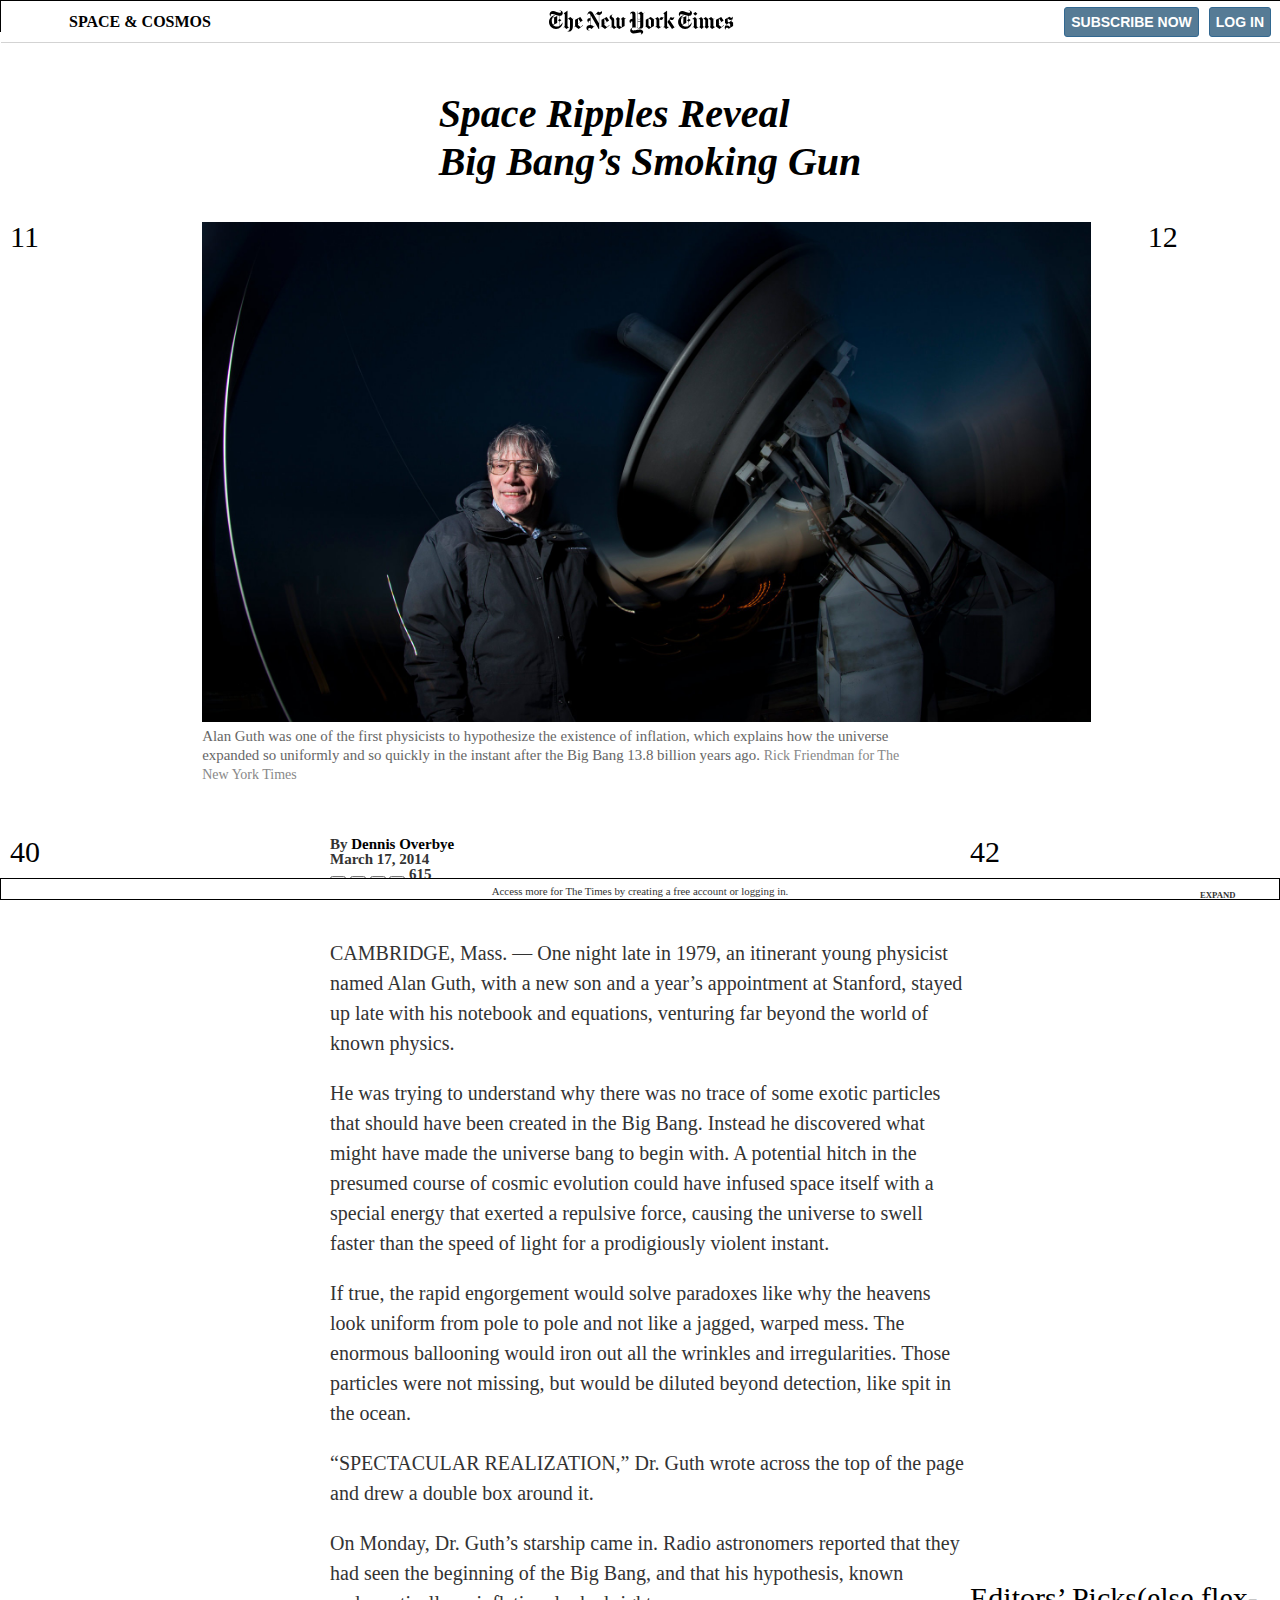
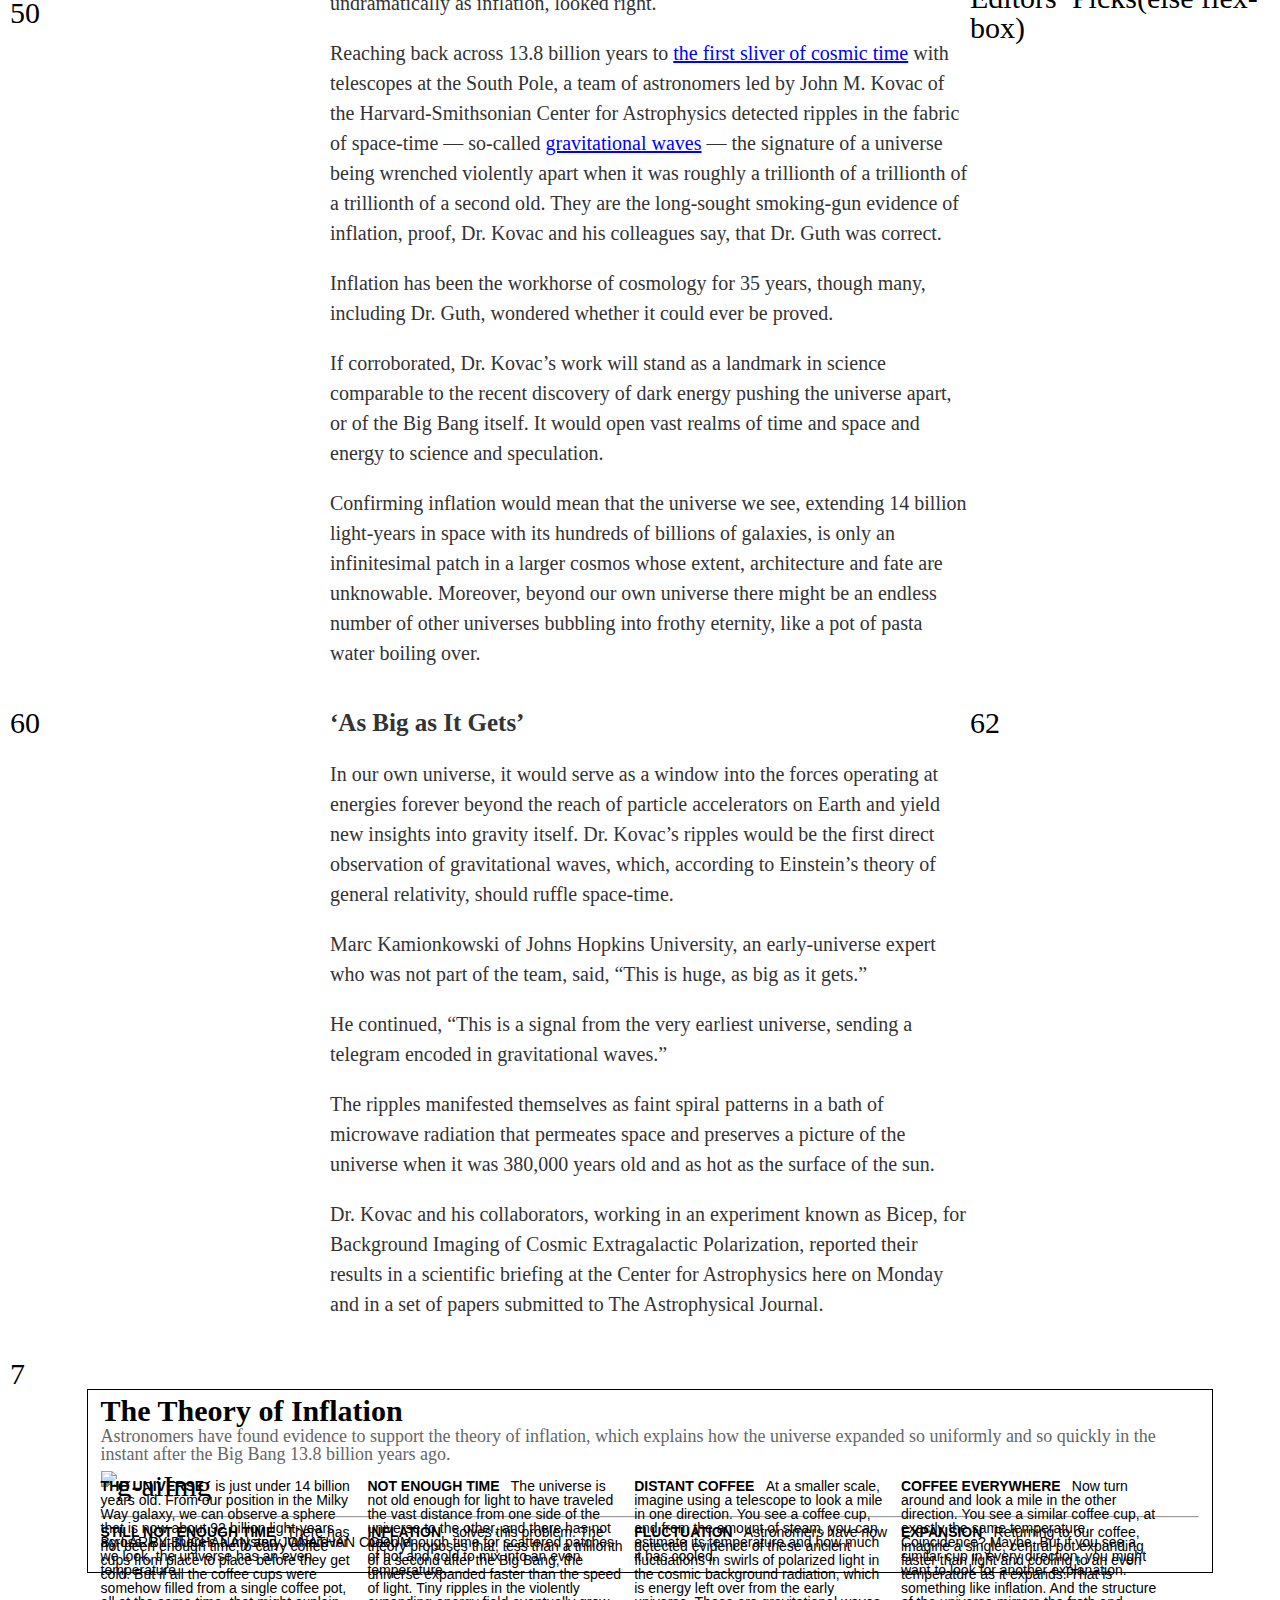
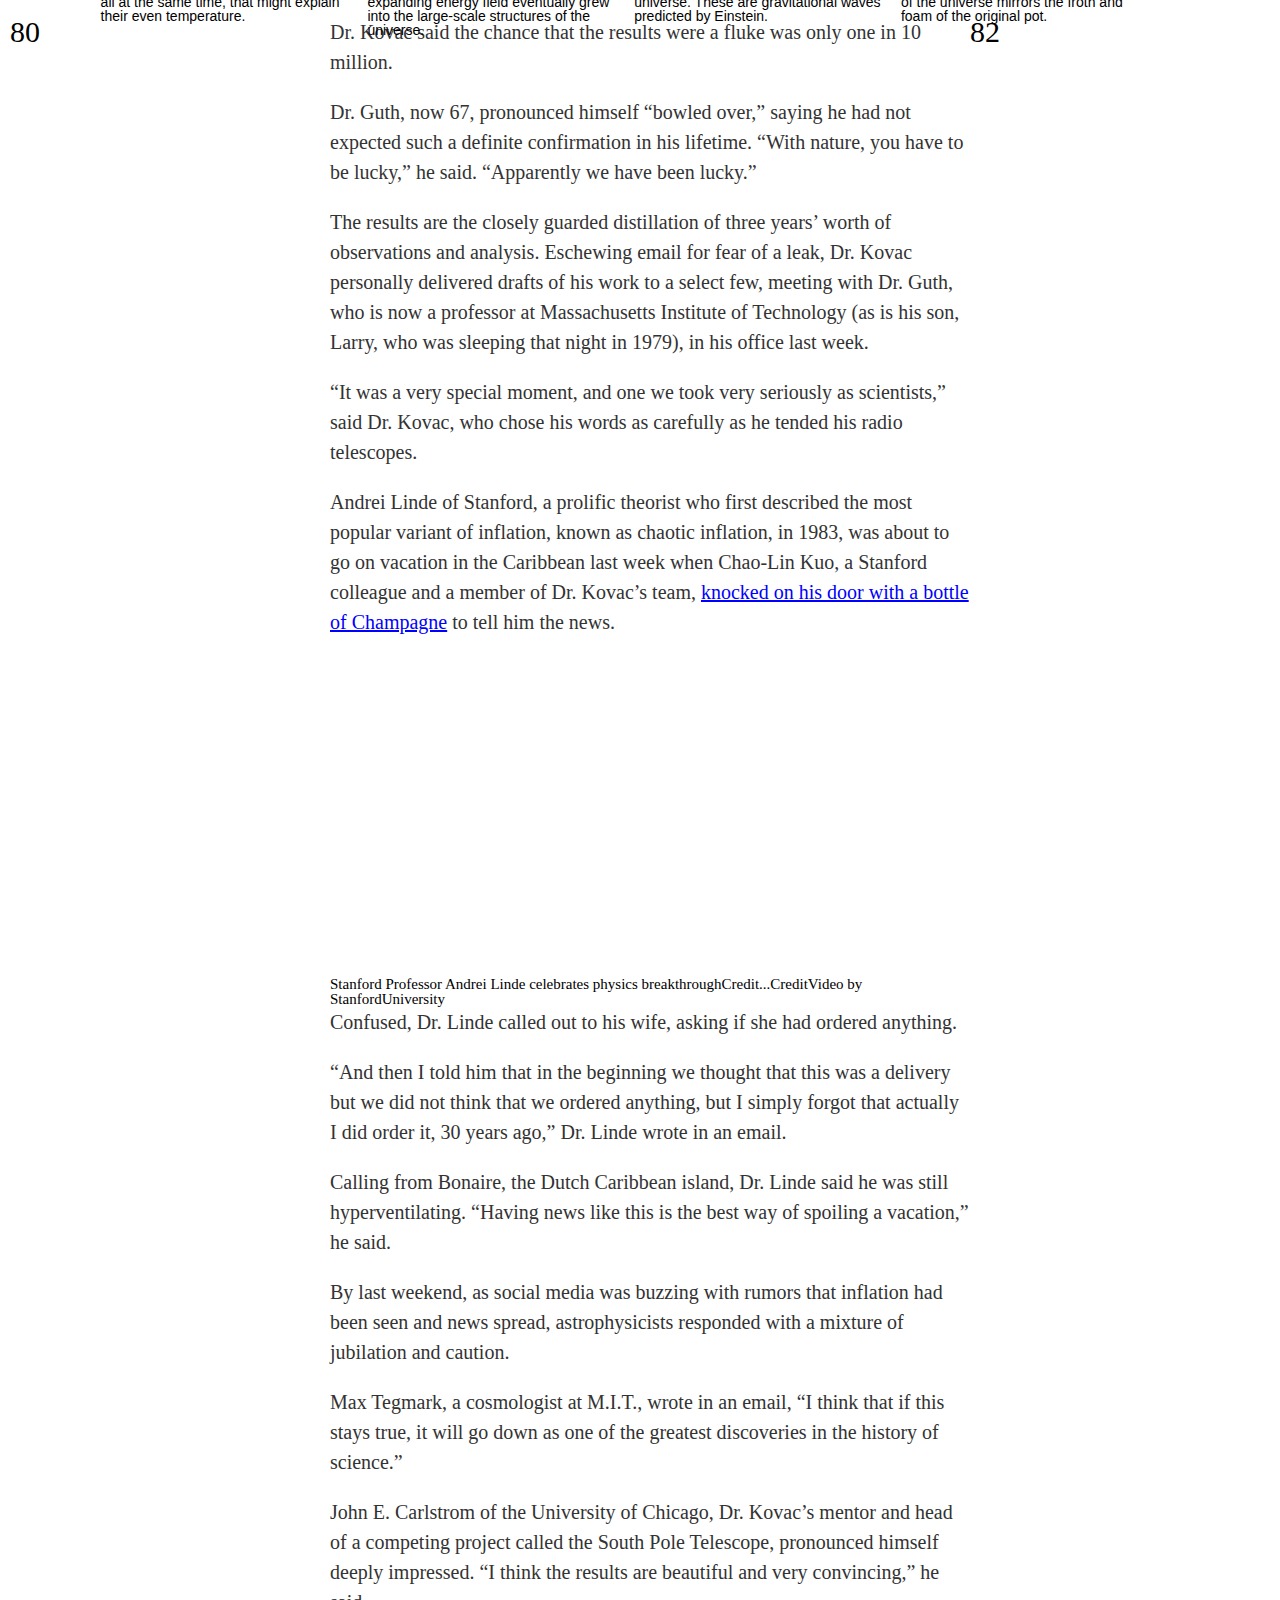
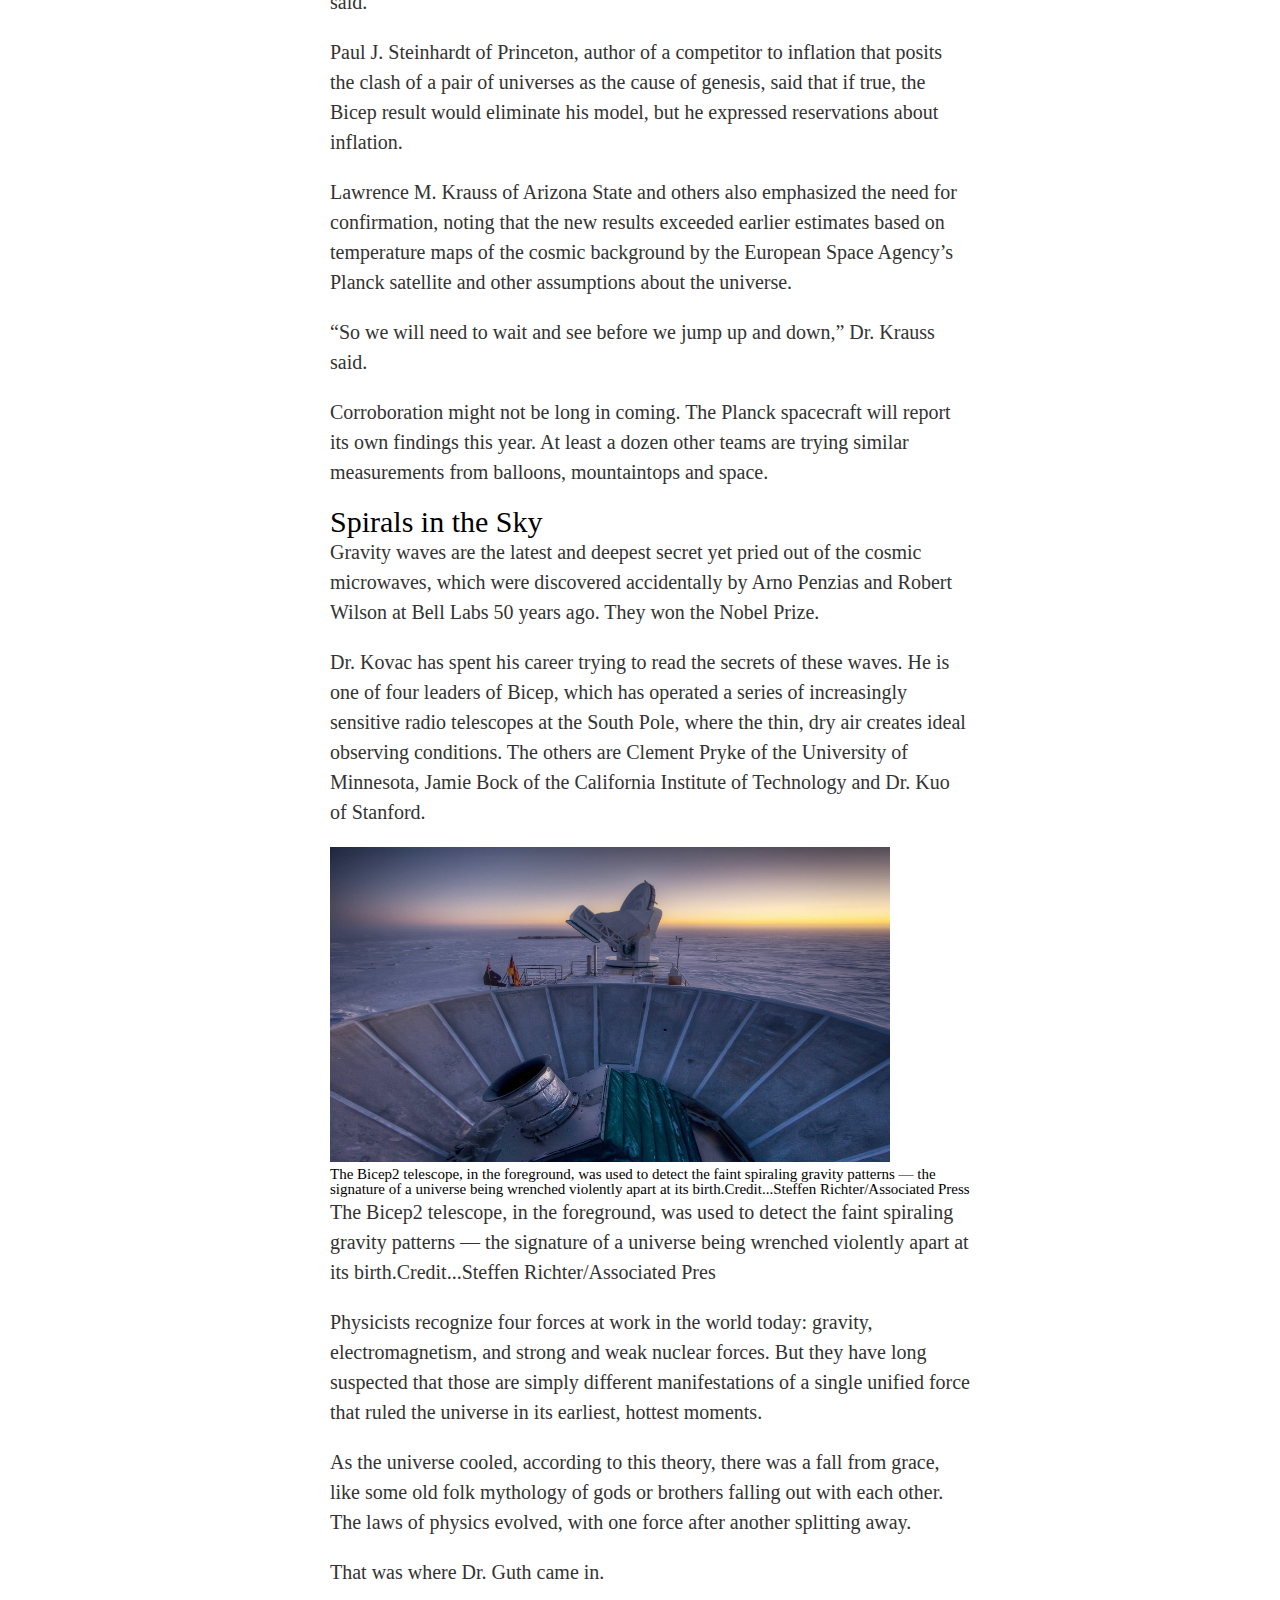
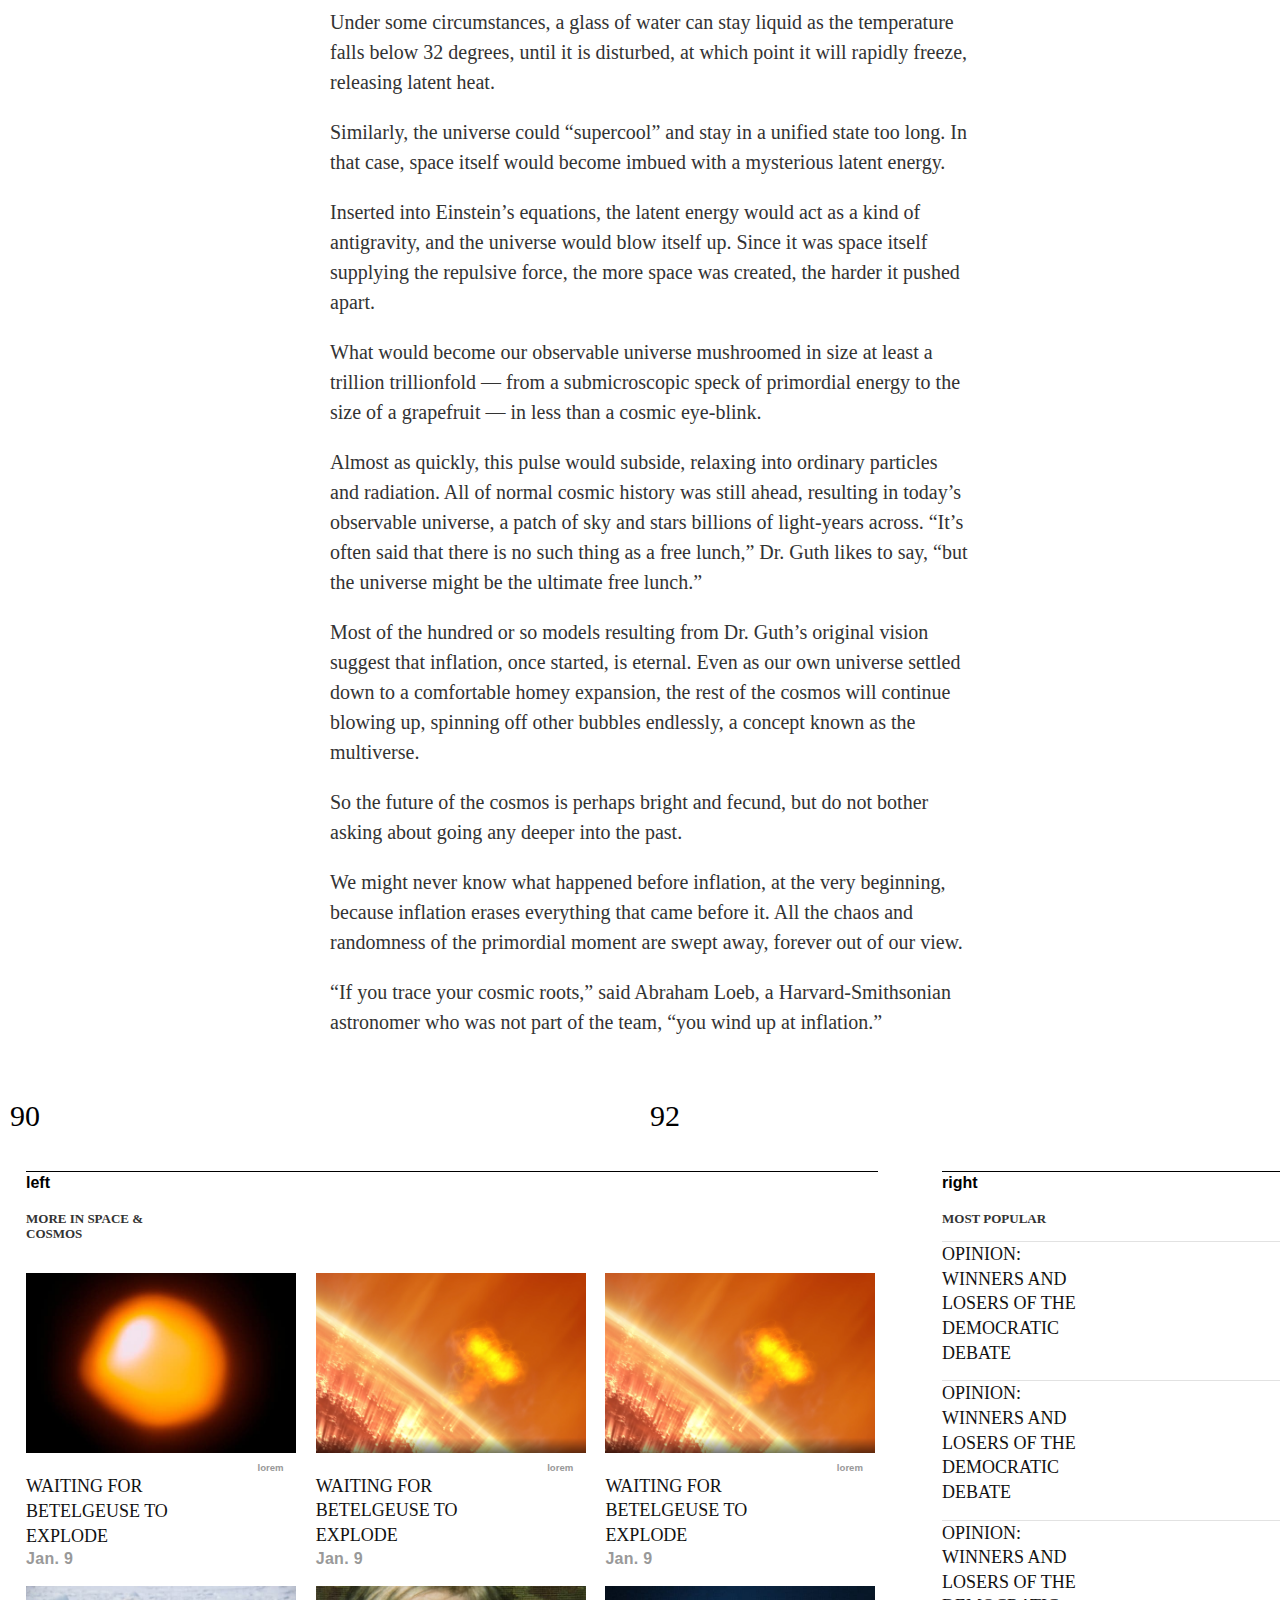
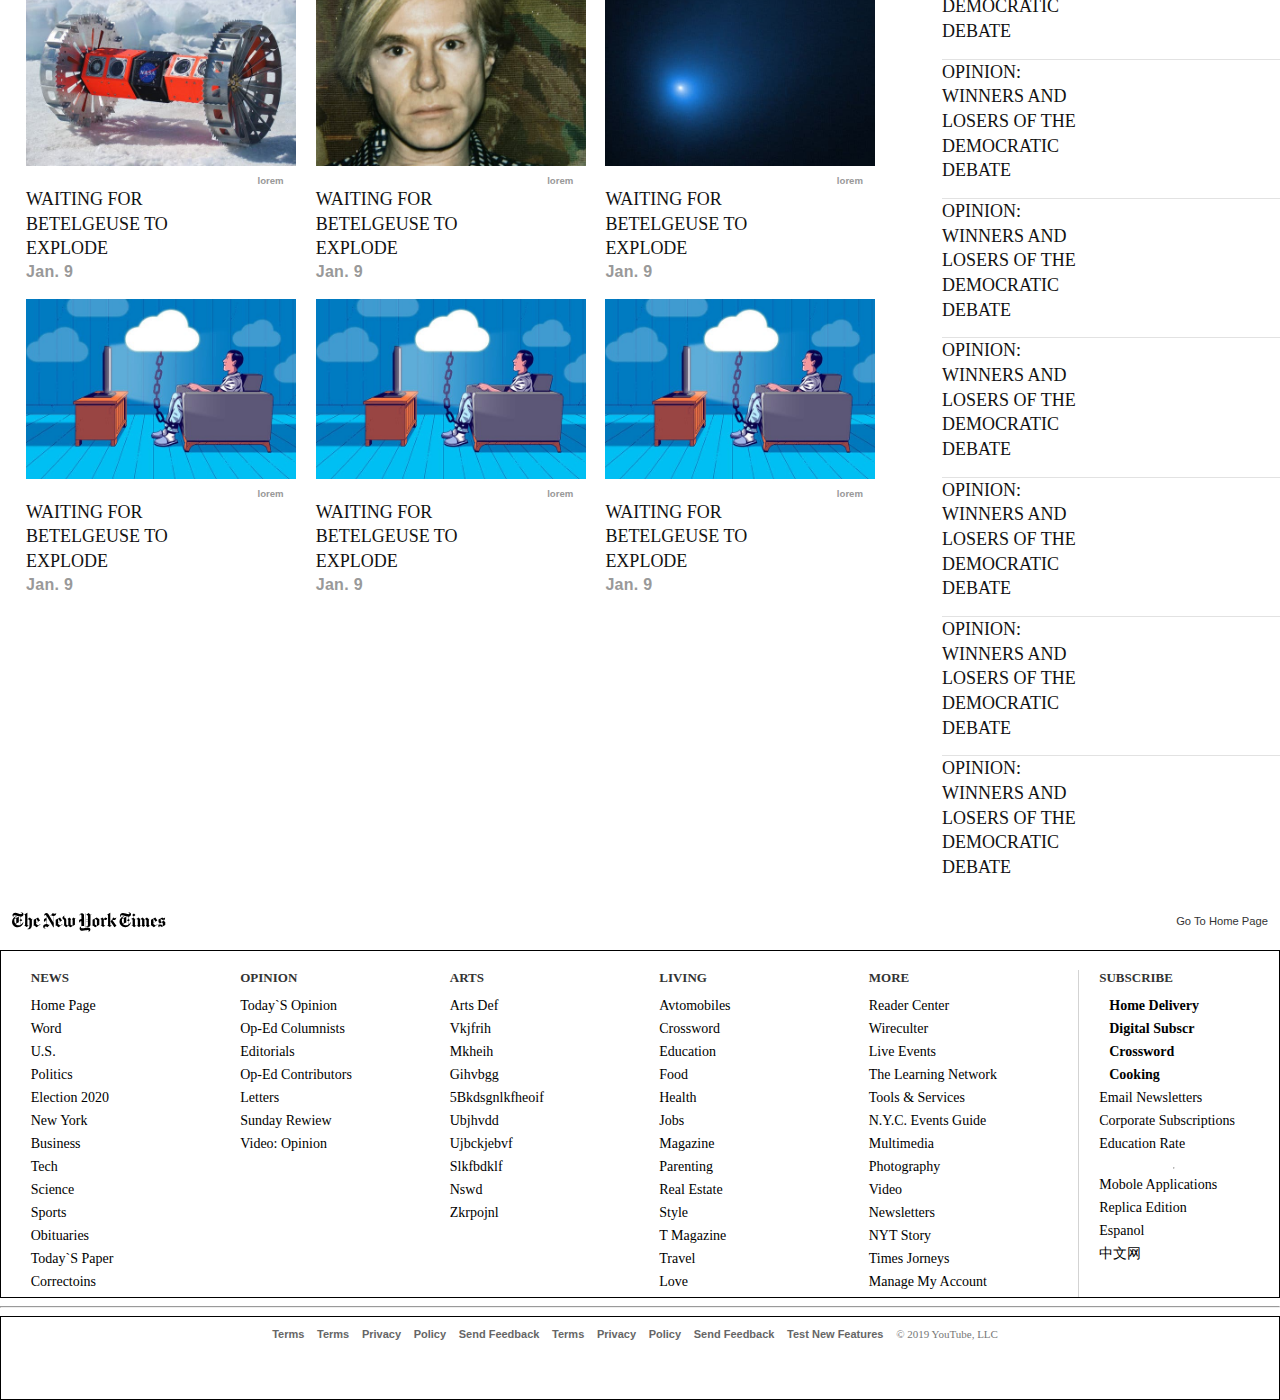
==== commit 231b744f: "changed styles parts 3-8" ====
--- a/index.html
+++ b/index.html
@@ -104,24 +104,25 @@
         </div>
         <div class="fifth">
             <div class="fifth-0">50</div>
-            <div class="fifth-1">CAMBRIDGE, Mass. — One night late in 1979, an itinerant young physicist named Alan Guth, with a new son and a year’s appointment at Stanford, stayed up late with his notebook and equations, venturing far beyond the world of known physics.
-
-                He was trying to understand why there was no trace of some exotic particles that should have been created in the Big Bang. Instead he discovered what might have made the universe bang to begin with. A potential hitch in the presumed course of cosmic evolution could have infused space itself with a special energy that exerted a repulsive force, causing the universe to swell faster than the speed of light for a prodigiously violent instant.
+            <div class="fifth-1">
+                <p class="t-all">CAMBRIDGE, Mass. — One night late in 1979, an itinerant young physicist named Alan Guth, with a new son and a year’s appointment at Stanford, stayed up late with his notebook and equations, venturing far beyond the world of known physics.</p>
+
+                <p class="t-all">He was trying to understand why there was no trace of some exotic particles that should have been created in the Big Bang. Instead he discovered what might have made the universe bang to begin with. A potential hitch in the presumed course of cosmic evolution could have infused space itself with a special energy that exerted a repulsive force, causing the universe to swell faster than the speed of light for a prodigiously violent instant.</p>
                 
-                If true, the rapid engorgement would solve paradoxes like why the heavens look uniform from pole to pole and not like a jagged, warped mess. The enormous ballooning would iron out all the wrinkles and irregularities. Those particles were not missing, but would be diluted beyond detection, like spit in the ocean.
+                    <p class="t-all">If true, the rapid engorgement would solve paradoxes like why the heavens look uniform from pole to pole and not like a jagged, warped mess. The enormous ballooning would iron out all the wrinkles and irregularities. Those particles were not missing, but would be diluted beyond detection, like spit in the ocean.</p>
                 
-                “SPECTACULAR REALIZATION,” Dr. Guth wrote across the top of the page and drew a double box around it.
-                On Monday, Dr. Guth’s starship came in. Radio astronomers reported that they had seen the beginning of the Big Bang, and that his hypothesis, known undramatically as inflation, looked right.
-
-Reaching back across 13.8 billion years to the first sliver of cosmic time with telescopes at the South Pole, a team of astronomers led by John M. Kovac of the Harvard-Smithsonian Center for Astrophysics detected ripples in the fabric of space-time — so-called gravitational waves — the signature of a universe being wrenched violently apart when it was roughly a trillionth of a trillionth of a trillionth of a second old. They are the long-sought smoking-gun evidence of inflation, proof, Dr. Kovac and his colleagues say, that Dr. Guth was correct.
-
-Unlock more free articles.
-Create an account or log in
-Inflation has been the workhorse of cosmology for 35 years, though many, including Dr. Guth, wondered whether it could ever be proved.
-
-If corroborated, Dr. Kovac’s work will stand as a landmark in science comparable to the recent discovery of dark energy pushing the universe apart, or of the Big Bang itself. It would open vast realms of time and space and energy to science and speculation.
-
-Confirming inflation would mean that the universe we see, extending 14 billion light-years in space with its hundreds of billions of galaxies, is only an infinitesimal patch in a larger cosmos whose extent, architecture and fate are unknowable. Moreover, beyond our own universe there might be an endless number of other universes bubbling into frothy eternity, like a pot of pasta water boiling over.
+                        <p class="t-all">“SPECTACULAR REALIZATION,” Dr. Guth wrote across the top of the page and drew a double box around it.</p>
+                            <p class="t-all">On Monday, Dr. Guth’s starship came in. Radio astronomers reported that they had seen the beginning of the Big Bang, and that his hypothesis, known undramatically as inflation, looked right.</p>
+
+                                <p class="t-all">Reaching back across 13.8 billion years to <a href="#" class="ins-t-all">
+                                    the first sliver of cosmic time</a> with telescopes at the South Pole, a team of astronomers led by John M. Kovac of the Harvard-Smithsonian Center for Astrophysics detected ripples in the fabric of space-time — so-called <a href="#" class="ins-t-all">gravitational waves</a> — the signature of a universe being wrenched violently apart when it was roughly a trillionth of a trillionth of a trillionth of a second old. They are the long-sought smoking-gun evidence of inflation, proof, Dr. Kovac and his colleagues say, that Dr. Guth was correct.</p>
+
+
+                                    <p class="t-all">Inflation has been the workhorse of cosmology for 35 years, though many, including Dr. Guth, wondered whether it could ever be proved.</p>
+
+                                        <p class="t-all">If corroborated, Dr. Kovac’s work will stand as a landmark in science comparable to the recent discovery of dark energy pushing the universe apart, or of the Big Bang itself. It would open vast realms of time and space and energy to science and speculation.</p>
+
+                                            <p class="t-all">Confirming inflation would mean that the universe we see, extending 14 billion light-years in space with its hundreds of billions of galaxies, is only an infinitesimal patch in a larger cosmos whose extent, architecture and fate are unknowable. Moreover, beyond our own universe there might be an endless number of other universes bubbling into frothy eternity, like a pot of pasta water boiling over.</p>
 
 
             </div>
@@ -129,22 +130,22 @@
         </div>
         <div class="sixth">
             <div class="six-0">60</div>
-            <div class="six-1">‘As Big as It Gets’
-
-                In our own universe, it would serve as a window into the forces operating at energies forever beyond the reach of particle accelerators on Earth and yield new insights into gravity itself. Dr. Kovac’s ripples would be the first direct observation of gravitational waves, which, according to Einstein’s theory of general relativity, should ruffle space-time.
+            <div class="six-1"><p class="t-all"><strong class="s-in-t-alt">‘As Big as It Gets’</strong></p>
+
+                <p class="t-all">In our own universe, it would serve as a window into the forces operating at energies forever beyond the reach of particle accelerators on Earth and yield new insights into gravity itself. Dr. Kovac’s ripples would be the first direct observation of gravitational waves, which, according to Einstein’s theory of general relativity, should ruffle space-time.</p>
                 
-                Marc Kamionkowski of Johns Hopkins University, an early-universe expert who was not part of the team, said, “This is huge, as big as it gets.”
+                    <p class="t-all">Marc Kamionkowski of Johns Hopkins University, an early-universe expert who was not part of the team, said, “This is huge, as big as it gets.”</p>
                 
-                He continued, “This is a signal from the very earliest universe, sending a telegram encoded in gravitational waves.”
+                        <p class="t-all">He continued, “This is a signal from the very earliest universe, sending a telegram encoded in gravitational waves.”</p>
                 
-                The ripples manifested themselves as faint spiral patterns in a bath of microwave radiation that permeates space and preserves a picture of the universe when it was 380,000 years old and as hot as the surface of the sun.
+                            <p class="t-all">The ripples manifested themselves as faint spiral patterns in a bath of microwave radiation that permeates space and preserves a picture of the universe when it was 380,000 years old and as hot as the surface of the sun.</p>
                 
-                Dr. Kovac and his collaborators, working in an experiment known as Bicep, for Background Imaging of Cosmic Extragalactic Polarization, reported their results in a scientific briefing at the Center for Astrophysics here on Monday and in a set of papers submitted to The Astrophysical Journal.</div>
+                                <p class="t-all">Dr. Kovac and his collaborators, working in an experiment known as Bicep, for Background Imaging of Cosmic Extragalactic Polarization, reported their results in a scientific briefing at the Center for Astrophysics here on Monday and in a set of papers submitted to The Astrophysical Journal.</p></div>
             <div class="six-2">62</div>
         </div>
         <div class="sec">7
             <section class="picture-8">
-                <h2 class="titul-p-8">The Theory of Inflation</h2>
+                <h2 class="up-1 titul-p-8">The Theory of Inflation</h2>
                 <p class="titul-p-8">
                     Astronomers have found evidence to support the theory of inflation,
                     which explains how the universe expanded so uniformly and so quickly
@@ -228,89 +229,85 @@
                     </div>
                 </div>
                 <hr>
-                <div class="autors-p-8 titul-p-8">
-                    <p>By LARRY BUCHANAN and JONATHAN CORUM</p>
+                <div class="titul-p-8">
+                    <p class="autors-p-8">By LARRY BUCHANAN and JONATHAN CORUM</p>
                 </div>
             </section>
         </div>
         <div class="eighth">
             <div class="eighth-0">80</div>
             <div class="eighth-1">
-                <div>Dr. Kovac said the chance that the results were a fluke was only one in 10 million.
-
-                    Dr. Guth, now 67, pronounced himself “bowled over,” saying he had not expected such a definite confirmation in his lifetime.
-                    “With nature, you have to be lucky,” he said. “Apparently we have been lucky.”
-
-The results are the closely guarded distillation of three years’ worth of observations and analysis. Eschewing email for fear of a leak, Dr. Kovac personally delivered drafts of his work to a select few, meeting with Dr. Guth, who is now a professor at Massachusetts Institute of Technology (as is his son, Larry, who was sleeping that night in 1979), in his office last week.
-
-“It was a very special moment, and one we took very seriously as scientists,” said Dr. Kovac, who chose his words as carefully as he tended his radio telescopes.
-
-Andrei Linde of Stanford, a prolific theorist who first described the most popular variant of inflation, known as chaotic inflation, in 1983, was about to go on vacation in the Caribbean last week when Chao-Lin Kuo, a Stanford colleague and a member of Dr. Kovac’s team, knocked on his door with a bottle of Champagne to tell him the news.
-                </div>
-                <div>
+                <div><p class="t-all">Dr. Kovac said the chance that the results were a fluke was only one in 10 million.</p>
+
+                    <p class="t-all">Dr. Guth, now 67, pronounced himself “bowled over,” saying he had not expected such a definite confirmation in his lifetime.
+                    “With nature, you have to be lucky,” he said. “Apparently we have been lucky.”</p>
+
+                    <p class="t-all">The results are the closely guarded distillation of three years’ worth of observations and analysis. Eschewing email for fear of a leak, Dr. Kovac personally delivered drafts of his work to a select few, meeting with Dr. Guth, who is now a professor at Massachusetts Institute of Technology (as is his son, Larry, who was sleeping that night in 1979), in his office last week.</p>
+
+                        <p class="t-all">“It was a very special moment, and one we took very seriously as scientists,” said Dr. Kovac, who chose his words as carefully as he tended his radio telescopes.</p>
+
+                            <p class="t-all">Andrei Linde of Stanford, a prolific theorist who first described the most popular variant of inflation, known as chaotic inflation, in 1983, was about to go on vacation in the Caribbean last week when Chao-Lin Kuo, a Stanford colleague and a member of Dr. Kovac’s team, <a href="#" class="ins-t-all">knocked on his door with a bottle of Champagne</a> to tell him the news.</p>
+                </div>
+         <!--       <div> -->
                     <iframe src="https://www.youtube.com/embed/ZlfIVEy_YOA">
                     </iframe>
                     <figcaption>Stanford Professor Andrei Linde celebrates physics breakthroughCredit...CreditVideo by StanfordUniversity</figcaption>
-                </div
-                >
-                <div>Confused, Dr. Linde called out to his wife, asking if she had ordered anything.
-
-                    “And then I told him that in the beginning we thought that this was a delivery but we did not think that we ordered anything, but I simply forgot that actually I did order it, 30 years ago,” Dr. Linde wrote in an email.
-                    
-                    Calling from Bonaire, the Dutch Caribbean island, Dr. Linde said he was still hyperventilating. “Having news like this is the best way of spoiling a vacation,” he said.
-                    
-                    By last weekend, as social media was buzzing with rumors that inflation had been seen and news spread, astrophysicists responded with a mixture of jubilation and caution.
-                </div>
-                <div>Max Tegmark, a cosmologist at M.I.T., wrote in an email, “I think that if this stays true, it will go down as one of the greatest discoveries in the history of science.”
-
-                    John E. Carlstrom of the University of Chicago, Dr. Kovac’s mentor and head of a competing project called the South Pole Telescope, pronounced himself deeply impressed. “I think the results are beautiful and very convincing,” he said.
-                    
-                    Paul J. Steinhardt of Princeton, author of a competitor to inflation that posits the clash of a pair of universes as the cause of genesis, said that if true, the Bicep result would eliminate his model, but he expressed reservations about inflation.
-                    
-                    Lawrence M. Krauss of Arizona State and others also emphasized the need for confirmation, noting that the new results exceeded earlier estimates based on temperature maps of the cosmic background by the European Space Agency’s Planck satellite and other assumptions about the universe.
-                    
-                    “So we will need to wait and see before we jump up and down,” Dr. Krauss said.
-                    
-                    Corroboration might not be long in coming. The Planck spacecraft will report its own findings this year. At least a dozen other teams are trying similar measurements from balloons, mountaintops and space.
+        <!--        </div
+                >  -->
+                <div><p class="t-all">Confused, Dr. Linde called out to his wife, asking if she had ordered anything.</p>
+
+                    <p class="t-all">“And then I told him that in the beginning we thought that this was a delivery but we did not think that we ordered anything, but I simply forgot that actually I did order it, 30 years ago,” Dr. Linde wrote in an email.</p>
+                    
+                        <p class="t-all">Calling from Bonaire, the Dutch Caribbean island, Dr. Linde said he was still hyperventilating. “Having news like this is the best way of spoiling a vacation,” he said.</p>
+                    
+                            <p class="t-all">By last weekend, as social media was buzzing with rumors that inflation had been seen and news spread, astrophysicists responded with a mixture of jubilation and caution.</p>
+                </div>
+                <div><p class="t-all">Max Tegmark, a cosmologist at M.I.T., wrote in an email, “I think that if this stays true, it will go down as one of the greatest discoveries in the history of science.”</p>
+
+                    <p class="t-all">John E. Carlstrom of the University of Chicago, Dr. Kovac’s mentor and head of a competing project called the South Pole Telescope, pronounced himself deeply impressed. “I think the results are beautiful and very convincing,” he said.</p>
+                    
+                        <p class="t-all">Paul J. Steinhardt of Princeton, author of a competitor to inflation that posits the clash of a pair of universes as the cause of genesis, said that if true, the Bicep result would eliminate his model, but he expressed reservations about inflation.</p>
+                    
+                            <p class="t-all">Lawrence M. Krauss of Arizona State and others also emphasized the need for confirmation, noting that the new results exceeded earlier estimates based on temperature maps of the cosmic background by the European Space Agency’s Planck satellite and other assumptions about the universe.</p>
+                    
+                                <p class="t-all">“So we will need to wait and see before we jump up and down,” Dr. Krauss said.</p>
+                    
+                                    <p class="t-all">Corroboration might not be long in coming. The Planck spacecraft will report its own findings this year. At least a dozen other teams are trying similar measurements from balloons, mountaintops and space.</p>
                     
                     Spirals in the Sky
                     
-                    Gravity waves are the latest and deepest secret yet pried out of the cosmic microwaves, which were discovered accidentally by Arno Penzias and Robert Wilson at Bell Labs 50 years ago. They won the Nobel Prize.
-                    
-                    Dr. Kovac has spent his career trying to read the secrets of these waves. He is one of four leaders of Bicep, which has operated a series of increasingly sensitive radio telescopes at the South Pole, where the thin, dry air creates ideal observing conditions. The others are Clement Pryke of the University of Minnesota, Jamie Bock of the California Institute of Technology and Dr. Kuo of Stanford.
+                    <p class="t-all">Gravity waves are the latest and deepest secret yet pried out of the cosmic microwaves, which were discovered accidentally by Arno Penzias and Robert Wilson at Bell Labs 50 years ago. They won the Nobel Prize.</p>
+                    
+                        <p class="t-all">Dr. Kovac has spent his career trying to read the secrets of these waves. He is one of four leaders of Bicep, which has operated a series of increasingly sensitive radio telescopes at the South Pole, where the thin, dry air creates ideal observing conditions. The others are Clement Pryke of the University of Minnesota, Jamie Bock of the California Institute of Technology and Dr. Kuo of Stanford.</p>
                     
                     </div>
                 <img src="img/18cosmos-2-jumbo (1).jpg" alt="" class="sec-img">
                 <figcaption>The Bicep2 telescope, in the foreground, was used to detect the faint spiraling gravity patterns — the signature of a universe being wrenched violently apart at its birth.Credit...Steffen Richter/Associated Press</figcaption>
 
-                <div>The Bicep2 telescope, in the foreground, was used to detect the faint spiraling gravity patterns — the signature of a universe being wrenched violently apart at its birth.Credit...Steffen Richter/Associated Pres
-                    Physicists recognize four forces at work in the world today: gravity, electromagnetism, and strong and weak nuclear forces. But they have long suspected that those are simply different manifestations of a single unified force that ruled the universe in its earliest, hottest moments.
-
-As the universe cooled, according to this theory, there was a fall from grace, like some old folk mythology of gods or brothers falling out with each other. The laws of physics evolved, with one force after another splitting away.
-
-That was where Dr. Guth came in.
-
-Under some circumstances, a glass of water can stay liquid as the temperature falls below 32 degrees, until it is disturbed, at which point it will rapidly freeze, releasing latent heat.
-
-Similarly, the universe could “supercool” and stay in a unified state too long. In that case, space itself would become imbued with a mysterious latent energy.
-
-Inserted into Einstein’s equations, the latent energy would act as a kind of antigravity, and the universe would blow itself up. Since it was space itself supplying the repulsive force, the more space was created, the harder it pushed apart.
-
-What would become our observable universe mushroomed in size at least a trillion trillionfold — from a submicroscopic speck of primordial energy to the size of a grapefruit — in less than a cosmic eye-blink.
-
-Almost as quickly, this pulse would subside, relaxing into ordinary particles and radiation. All of normal cosmic history was still ahead, resulting in today’s observable universe, a patch of sky and stars billions of light-years across. “It’s often said that there is no such thing as a free lunch,” Dr. Guth likes to say, “but the universe might be the ultimate free lunch.”
-
-ADVERTISEMENT
-
-Continue reading the main story
-
-Make that free lunches. Most of the hundred or so models resulting from Dr. Guth’s original vision suggest that inflation, once started, is eternal. Even as our own universe settled down to a comfortable homey expansion, the rest of the cosmos will continue blowing up, spinning off other bubbles endlessly, a concept known as the multiverse.
-
-So the future of the cosmos is perhaps bright and fecund, but do not bother asking about going any deeper into the past.
-
-We might never know what happened before inflation, at the very beginning, because inflation erases everything that came before it. All the chaos and randomness of the primordial moment are swept away, forever out of our view.
-
-“If you trace your cosmic roots,” said Abraham Loeb, a Harvard-Smithsonian astronomer who was not part of the team, “you wind up at inflation.”
+                <div><p class="t-all">The Bicep2 telescope, in the foreground, was used to detect the faint spiraling gravity patterns — the signature of a universe being wrenched violently apart at its birth.Credit...Steffen Richter/Associated Pres</p>
+                    <p class="t-all">Physicists recognize four forces at work in the world today: gravity, electromagnetism, and strong and weak nuclear forces. But they have long suspected that those are simply different manifestations of a single unified force that ruled the universe in its earliest, hottest moments.</p>
+
+                        <p class="t-all">As the universe cooled, according to this theory, there was a fall from grace, like some old folk mythology of gods or brothers falling out with each other. The laws of physics evolved, with one force after another splitting away.</p>
+
+                            <p class="t-all">That was where Dr. Guth came in.</p>
+
+                                <p class="t-all">Under some circumstances, a glass of water can stay liquid as the temperature falls below 32 degrees, until it is disturbed, at which point it will rapidly freeze, releasing latent heat.</p>
+
+                                    <p class="t-all">Similarly, the universe could “supercool” and stay in a unified state too long. In that case, space itself would become imbued with a mysterious latent energy.</p>
+
+                                        <p class="t-all">Inserted into Einstein’s equations, the latent energy would act as a kind of antigravity, and the universe would blow itself up. Since it was space itself supplying the repulsive force, the more space was created, the harder it pushed apart.</p>
+
+                                            <p class="t-all">What would become our observable universe mushroomed in size at least a trillion trillionfold — from a submicroscopic speck of primordial energy to the size of a grapefruit — in less than a cosmic eye-blink.</p>
+
+                                                <p class="t-all">Almost as quickly, this pulse would subside, relaxing into ordinary particles and radiation. All of normal cosmic history was still ahead, resulting in today’s observable universe, a patch of sky and stars billions of light-years across. “It’s often said that there is no such thing as a free lunch,” Dr. Guth likes to say, “but the universe might be the ultimate free lunch.”</p>
+
+                                                    <p class="t-all">Most of the hundred or so models resulting from Dr. Guth’s original vision suggest that inflation, once started, is eternal. Even as our own universe settled down to a comfortable homey expansion, the rest of the cosmos will continue blowing up, spinning off other bubbles endlessly, a concept known as the multiverse.</p>
+
+                                                        <p class="t-all">So the future of the cosmos is perhaps bright and fecund, but do not bother asking about going any deeper into the past.</p>
+
+                                                            <p class="t-all">We might never know what happened before inflation, at the very beginning, because inflation erases everything that came before it. All the chaos and randomness of the primordial moment are swept away, forever out of our view.</p>
+
+                                                                <p class="t-all">“If you trace your cosmic roots,” said Abraham Loeb, a Harvard-Smithsonian astronomer who was not part of the team, “you wind up at inflation.”</p>
                 </div>
             </div>
             <div class="eighth-2">82</div>
--- a/style.css
+++ b/style.css
@@ -102,11 +102,11 @@
     display: flex;
     flex-wrap: nowrap;
     flex-direction: column;
-    background-color: DodgerBlue;
+ /*   background-color: DodgerBlue;  */
 }
 
 .flex-container>div {
-    background-color: #f1f1f1;
+ /*   background-color: #f1f1f1;  */
     width: 100%;
     margin: 10px;
  /*   text-align: center; */
@@ -252,7 +252,21 @@
     flex: 1;
     order: 3;
 }
-
+.t-all {
+font-family: nyt-imperial,georgia,'times new roman',times,serif;
+    font-size: 1.25rem;
+    line-height: 1.875rem;
+    color: #333333;
+    margin: 0 0 1em;
+}
+.ins-t-all{
+    color: blue;
+    text-decoration: underline;
+}
+
+ a:visited {
+    color: darkblue;
+}
 .sixth {
     display: flex;
 }
@@ -272,9 +286,14 @@
     flex: 1;
     order: 3;
 }
+.s-in-t-alt {
+    font-weight: 700;
+    font-size: 25px;
+}
 
 .eighth {
     display: flex;
+    padding: 1.5rem 0;
 }
 
 .eighth-0 {
@@ -302,21 +321,27 @@
 .picture-8 {
     position: relative;
     margin: 0 auto;
-    width: 1200px;
-}
-
-.titul-p-8 p {
+    width: 88%;
+}
+
+.titul-p-8 {
     font-family: nyt-cheltenham, times new roman, times, serif;
     text-align: left;
+    line-height: 1.1rem;
+    padding-bottom: 0.5rem;
     
 }
-
+.up-1 {
+    font-size: 1em;
+    padding-bottom: 0.5rem;
+}
 h2 {
     display: block;
     font-size: 1.5em;
     text-align: left;
     font-weight: bold;
 }
+
 
 .picture-8>p {
     color: #666;
@@ -360,10 +385,11 @@
 }
 
 .autors-p-8 {
-    clear: both;
-    margin-top: 25px;
-    text-align: left;
-    color: #333;
+    font-size: .875rem;
+    line-height: 1.125rem;
+    font-weight: 500;
+    font-style: normal;
+    font-family: nyt-franklin,arial,helvetica,sans-serif;
 }
 
 
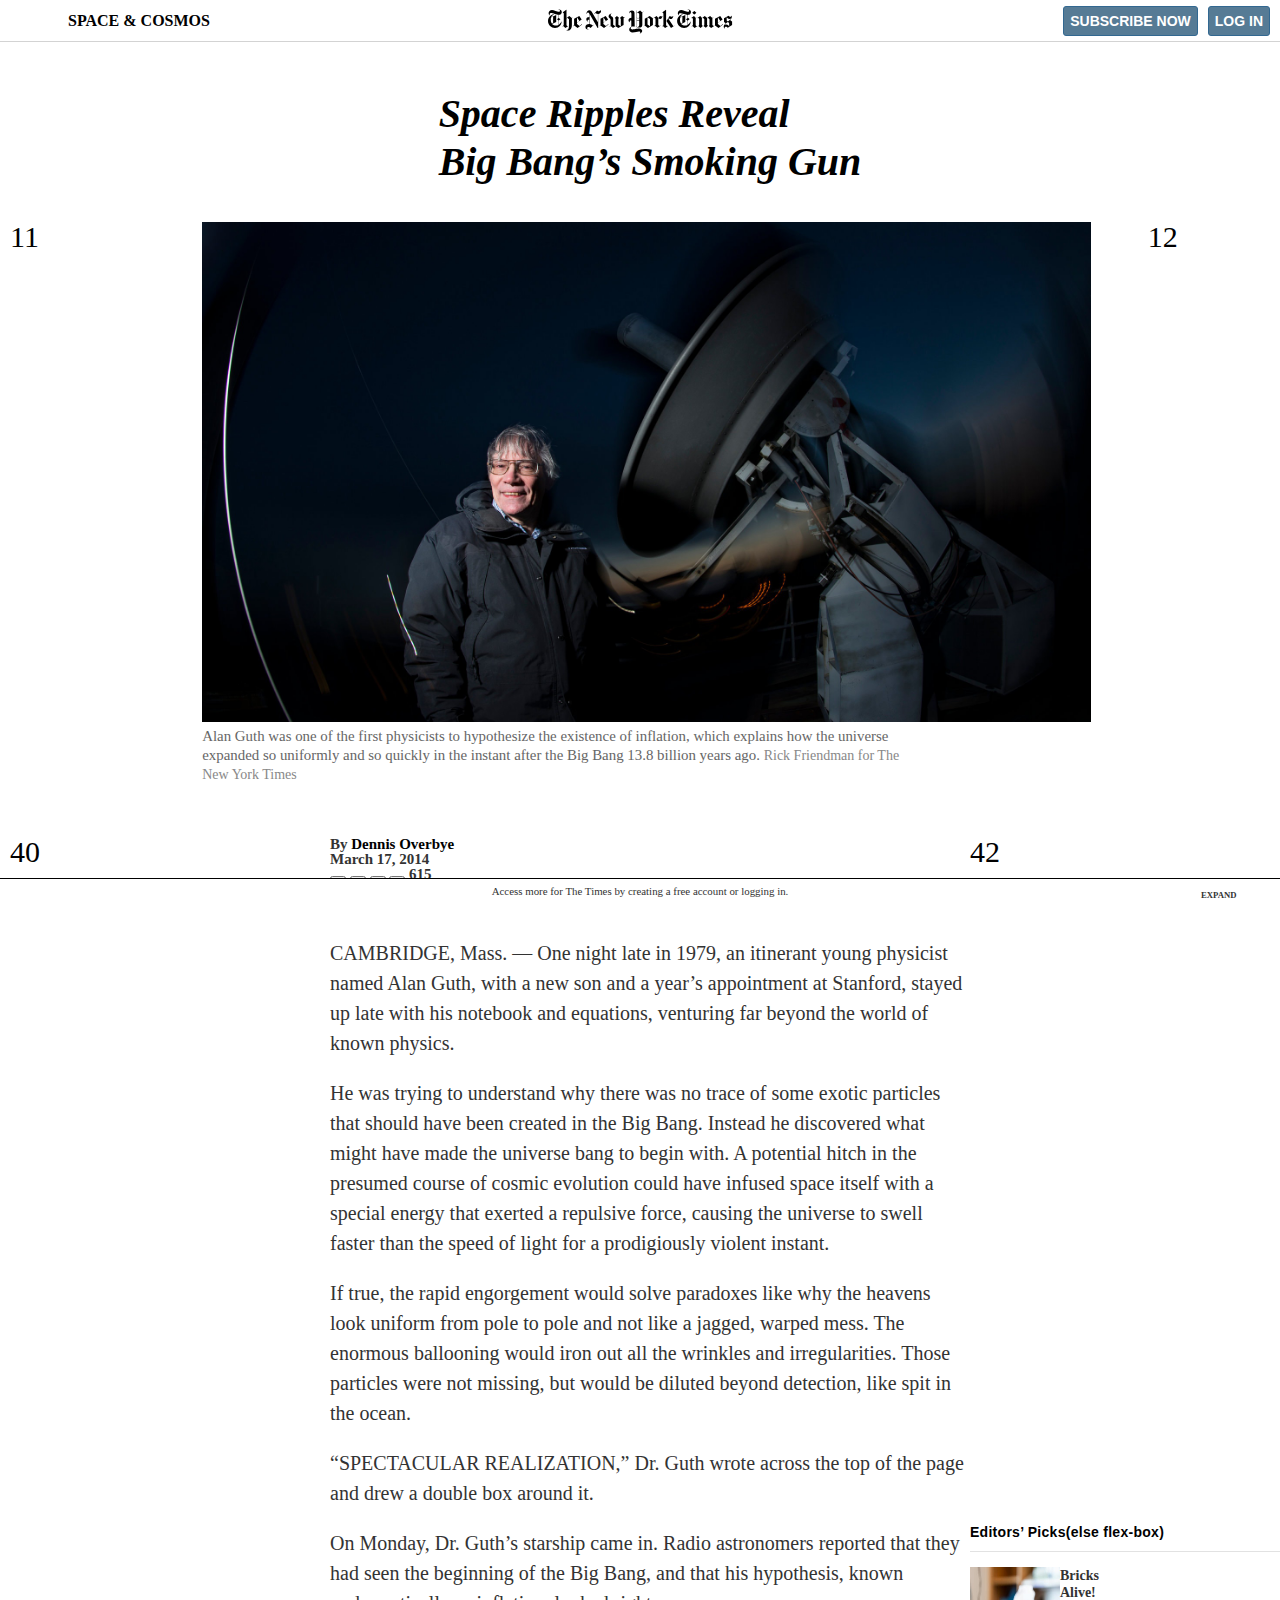
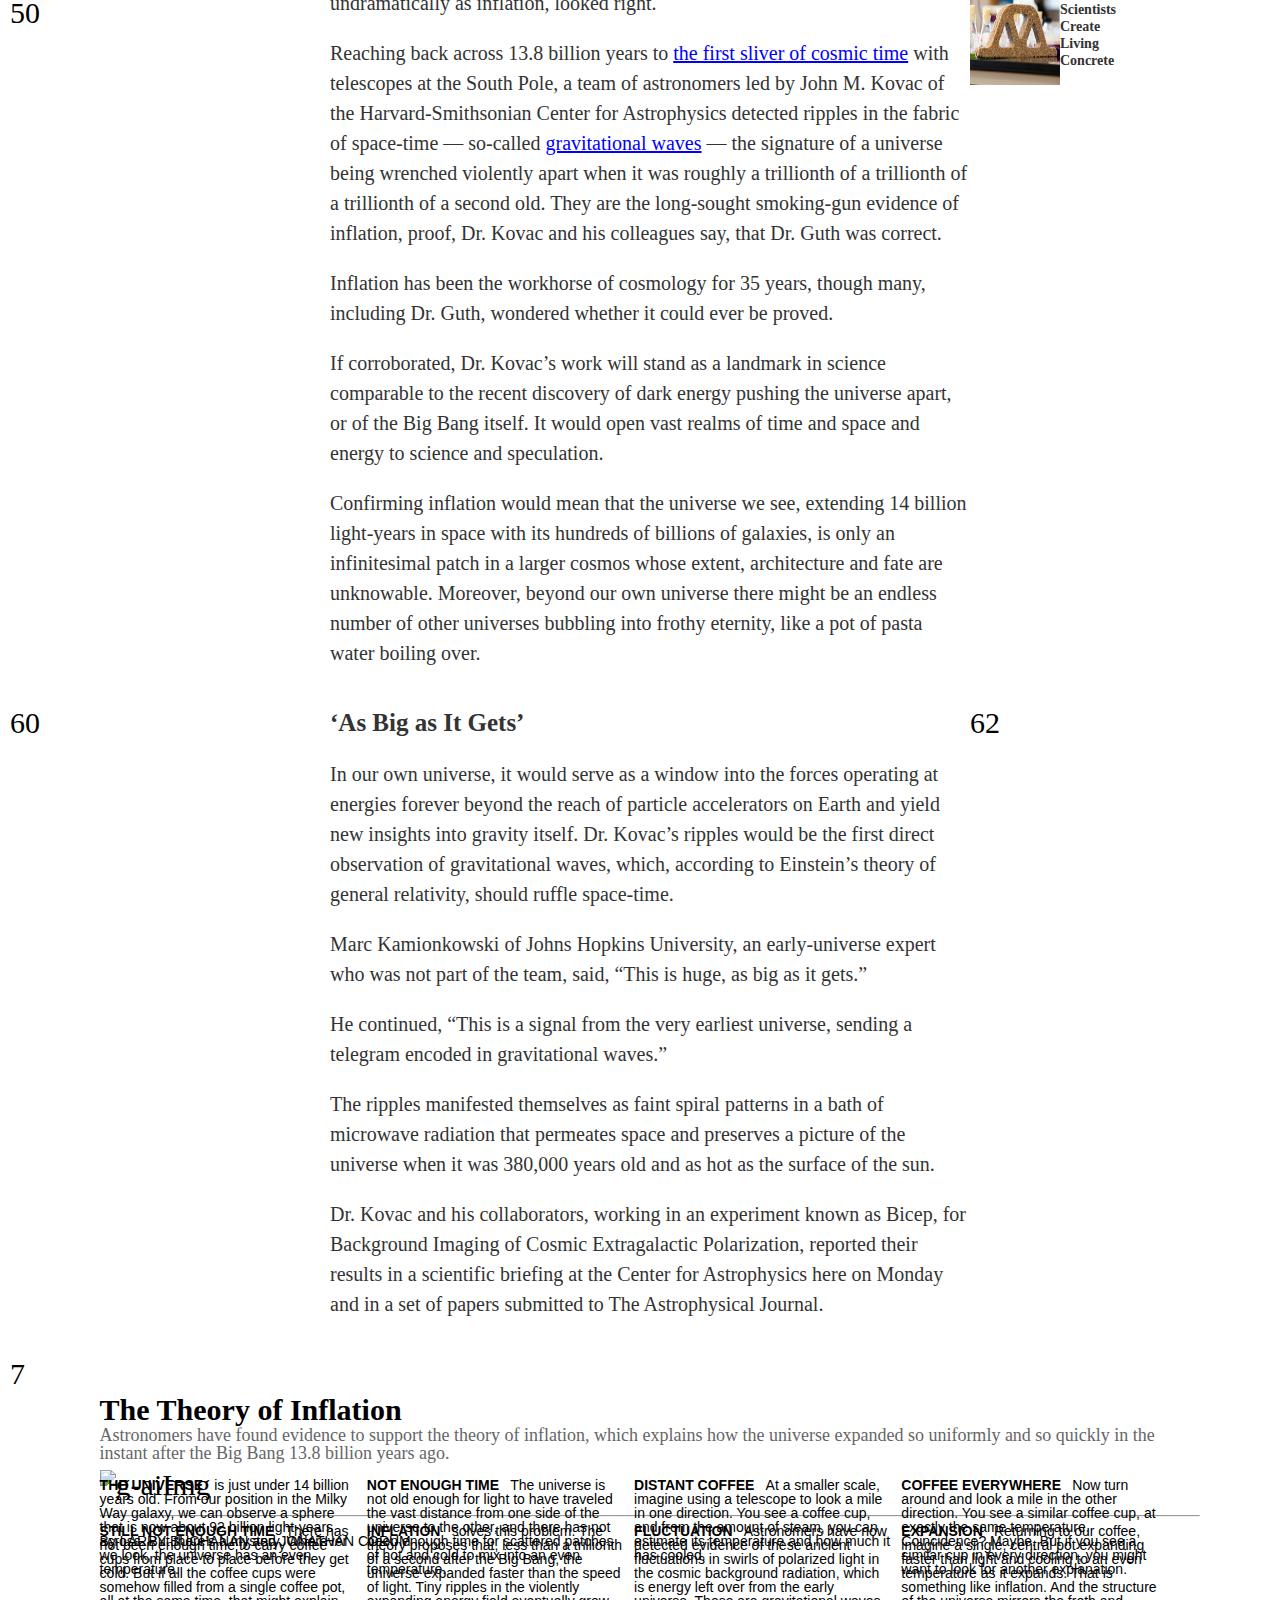
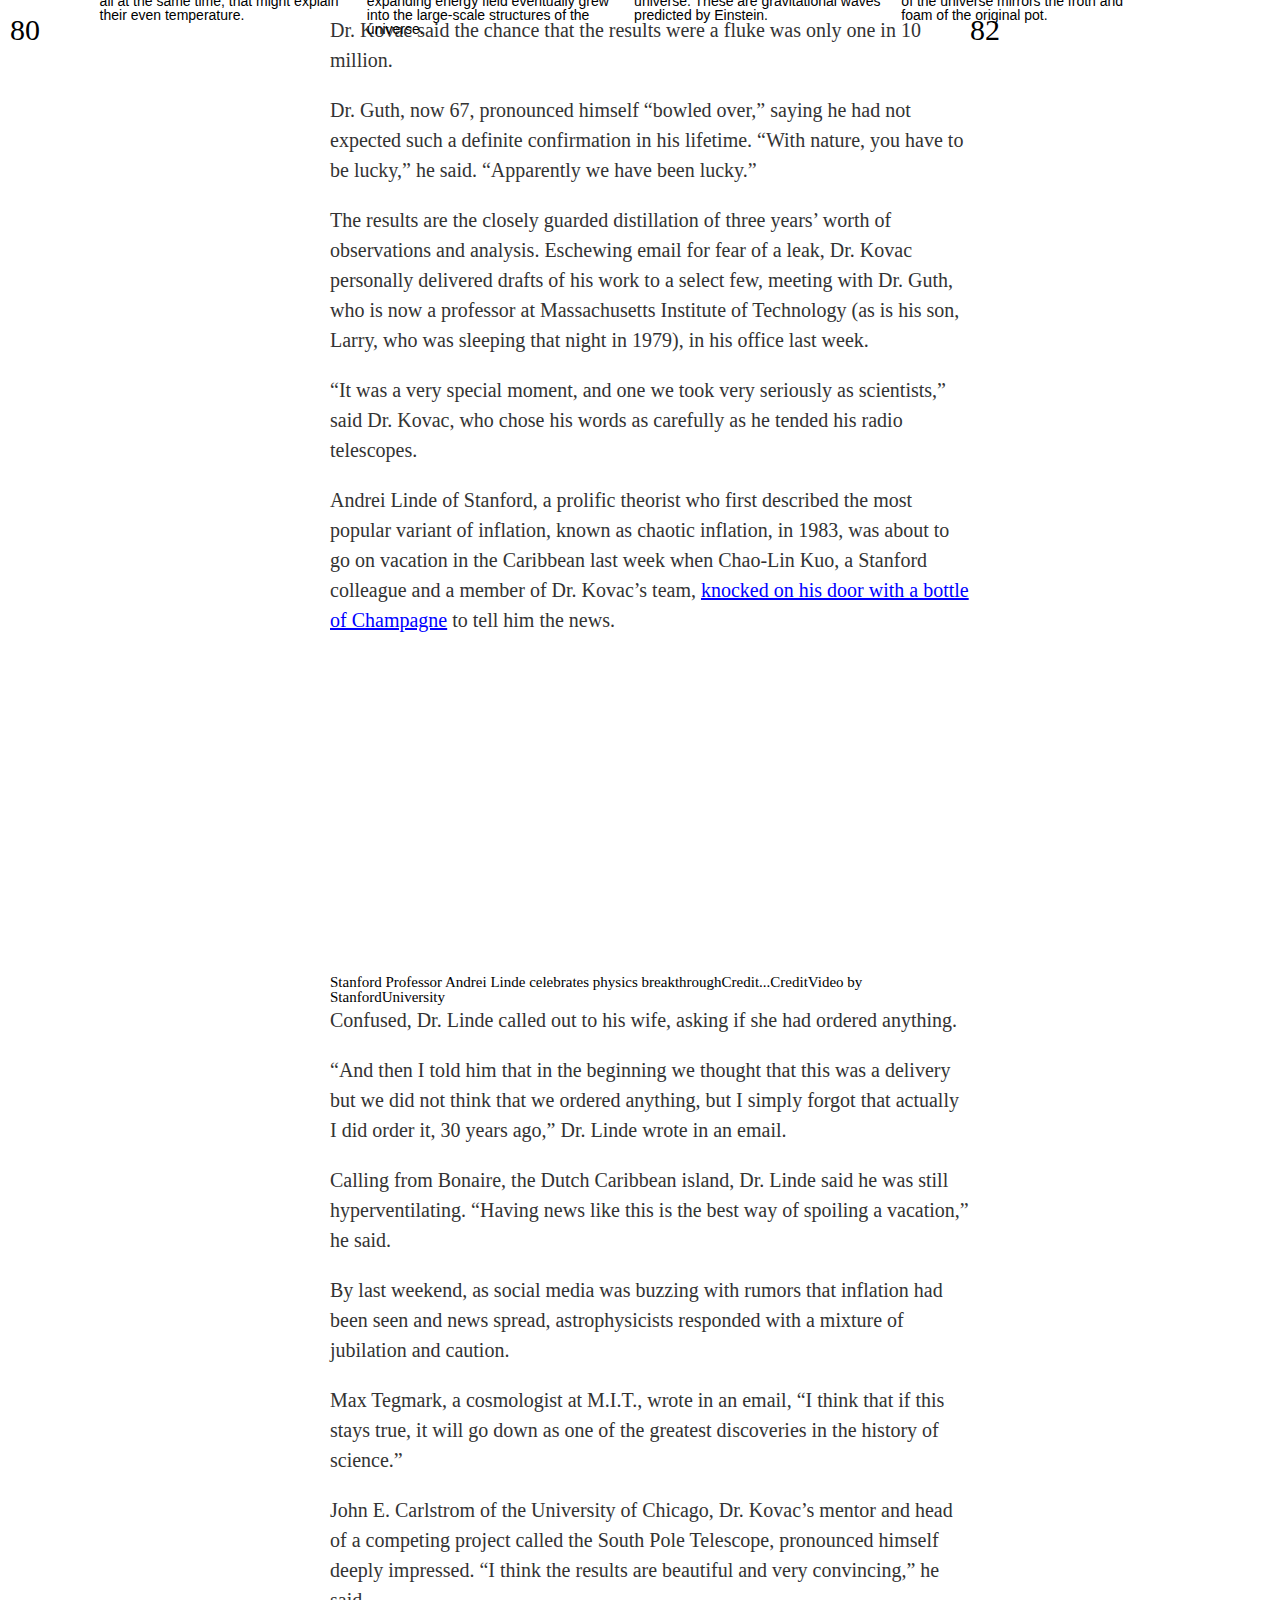
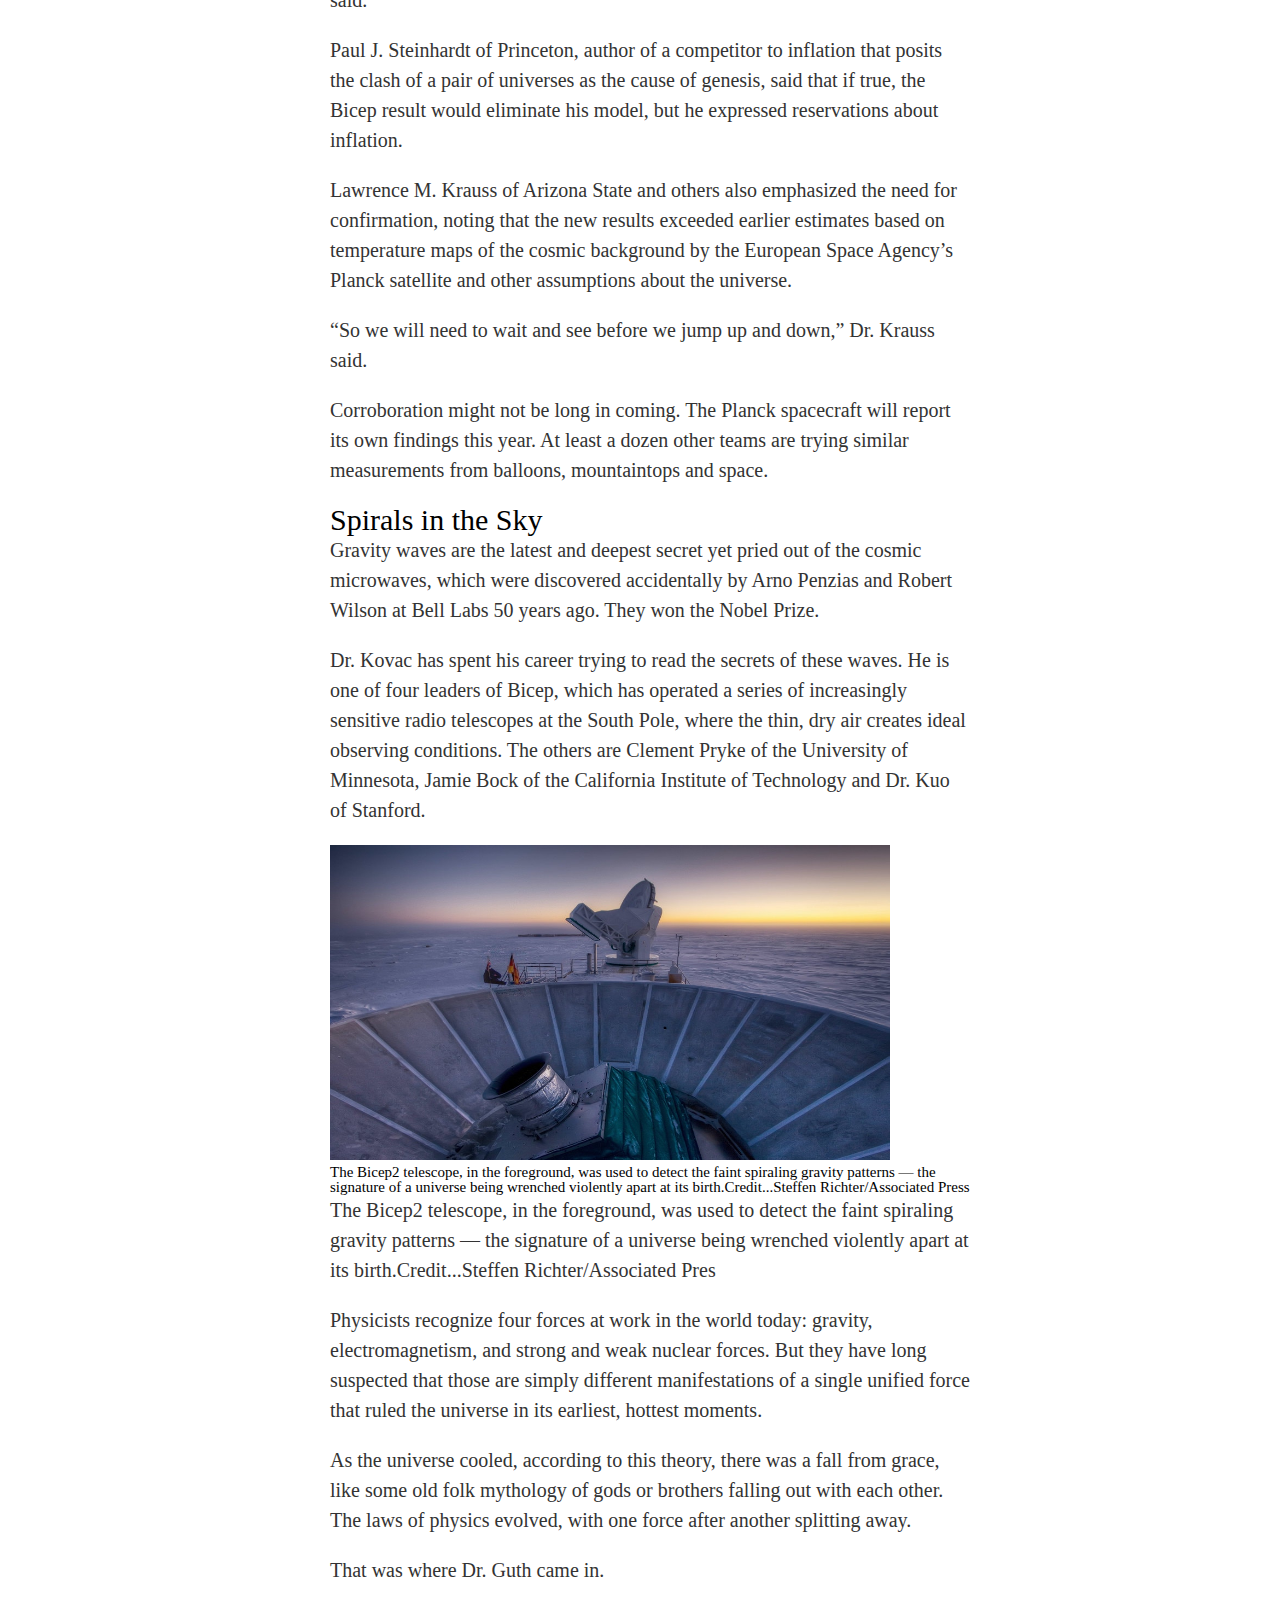
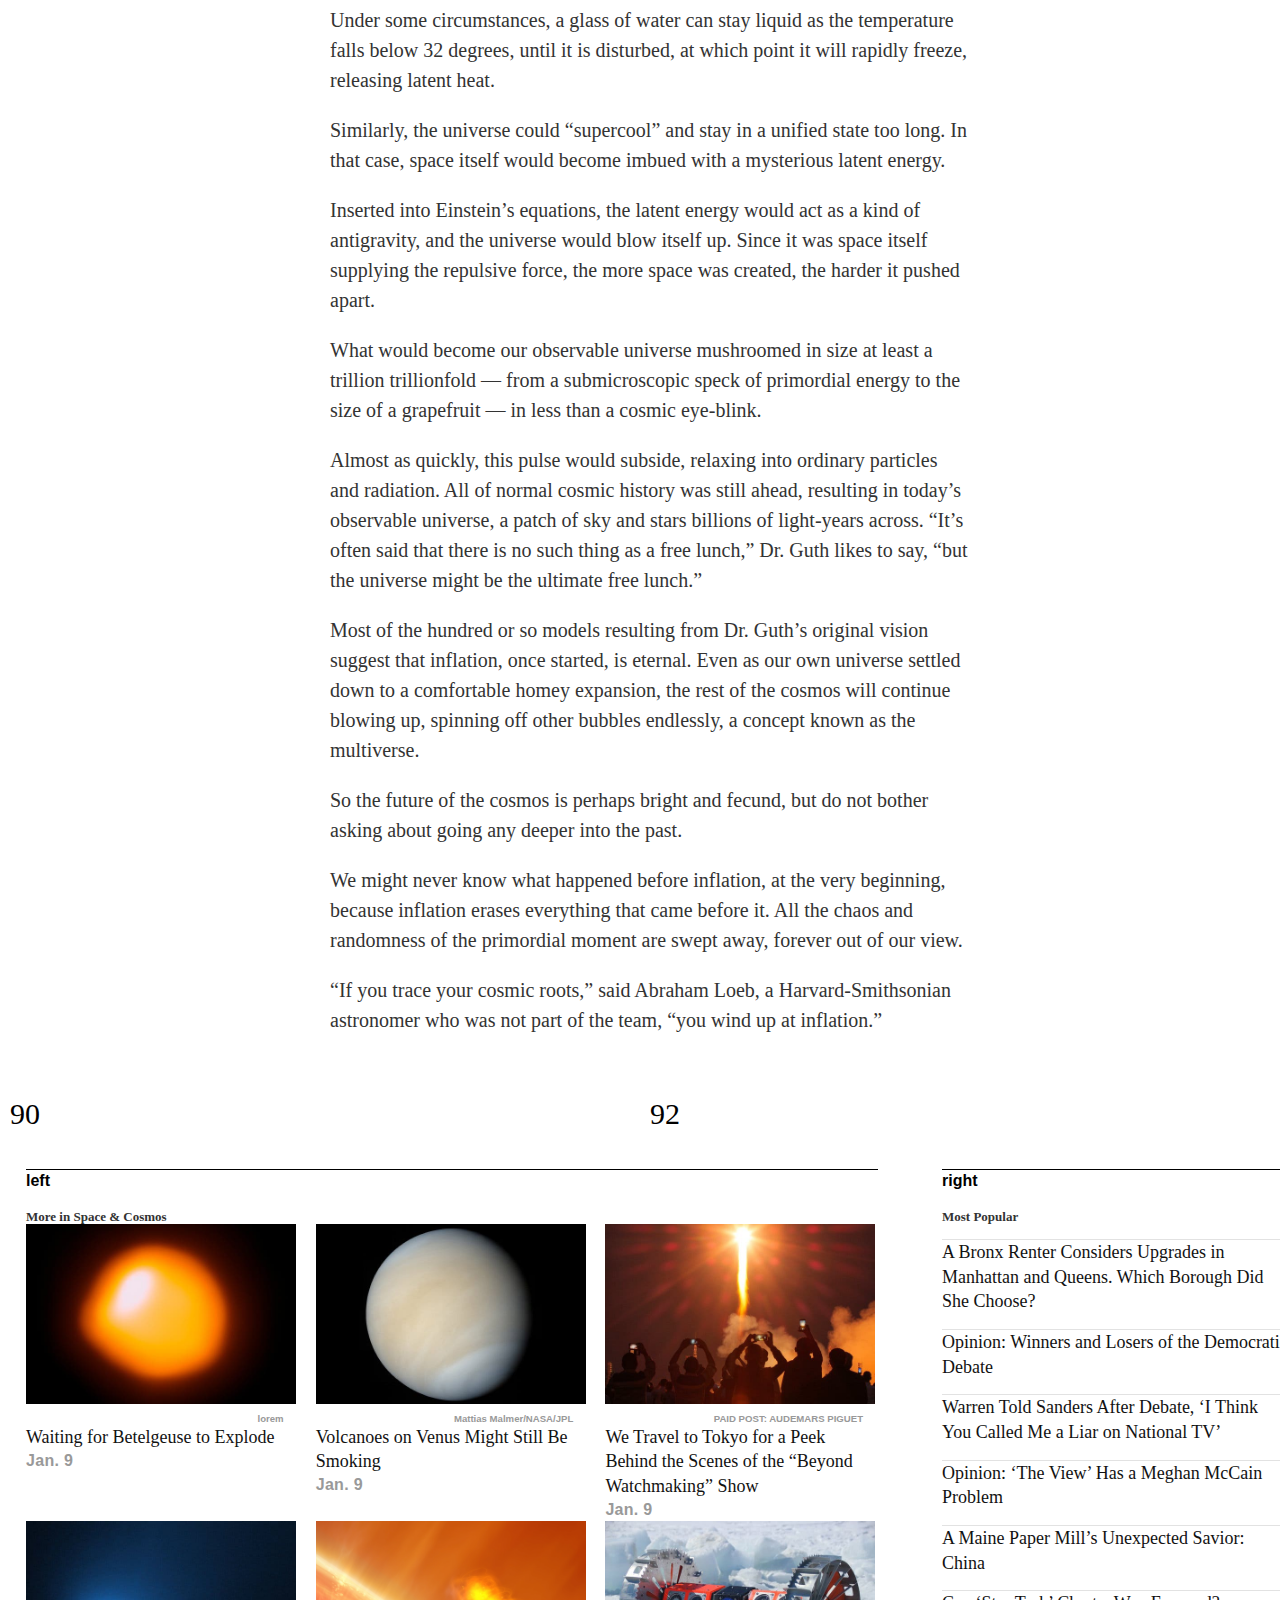
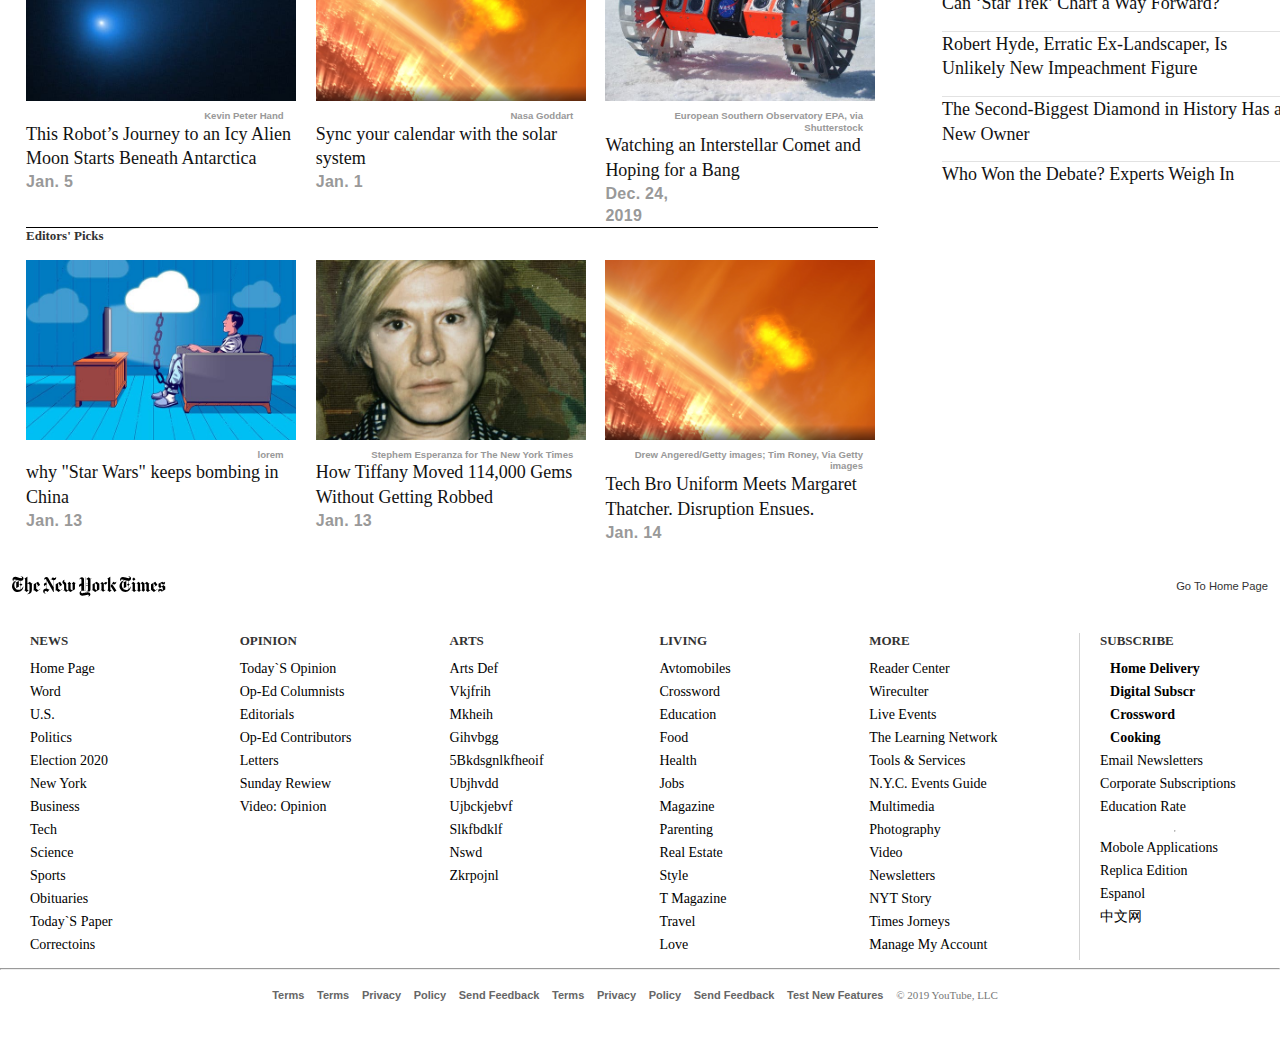
==== commit 163c7cbd: "changed h3 styles" ====
--- a/index.html
+++ b/index.html
@@ -126,7 +126,24 @@
 
 
             </div>
-            <div class="fifth-2">Editors’ Picks(else flex-box)</div>
+             
+                <div class="fifth-2">
+                    <aside> 
+               <h2 class="fif-2-as"> Editors’ Picks(else flex-box)</h2>
+               <article class="fi-2-as-1">
+                   <a href="#" class="fi-2-as-2-0">
+               <div class="fid-2-as-200">
+<img src="img/bricks.jpg" alt="" class="fi-as-img">
+                    <h3 class="as-rp as-rp-1v-h">Bricks Alive! Scientists Create Living Concrete
+                        
+                 </h3>
+                </div>
+            </a>
+        </article>
+        
+    </aside>      
+    </div> 
+        
         </div>
         <div class="sixth">
             <div class="six-0">60</div>
@@ -331,10 +348,13 @@
                     <div class="part-1-left">
                         <div class="p1-1-left">
                             <div class="small-video">
-                                <div class="sw-1"><a href="#">
+                                <div class="sw-1"><a
+                                        href="https://www.nytimes.com/section/science/space?action=click&module=MoreInSection&pgtype=Article&region=Footer&contentCollection=Space%20&%20Cosmos">
                                         <figure>
                                             <div class="sw-1-1">
-                                                <img src="img/betelgeuse-supernova-fading-promo-1578514311515-threeByTwoSmallAt2X-v4.jpg" alt="" class="sw-1-1-1">
+                                                <img src="img/betelgeuse-supernova-fading-promo-1578514311515-threeByTwoSmallAt2X-v4.jpg" alt="supernova"
+                                                    class="sw-1-1-1"
+                                                    href="https://www.nytimes.com/interactive/2020/01/09/science/betelgeuse-supernova-fading.html?action=click&module=MoreIn&pgtype=Article&region=Footer&action=click&module=MoreInSection&pgtype=Article&region=Footer&contentCollection=Space%20&%20Cosmos">
                                                 <figcaption class="sw-1-1-2">
                                                     lorem
                                                 </figcaption>
@@ -342,7 +362,8 @@
                                         </figure>
                                     </a>
                                 </div>
-                                <div class="sw-1-2"><a href="#">
+                                <div class="sw-1-2"><a
+                                        href="https://www.nytimes.com/interactive/2020/01/09/science/betelgeuse-supernova-fading.html?action=click&module=MoreIn&pgtype=Article&region=Footer&action=click&module=MoreInSection&pgtype=Article&region=Footer&contentCollection=Space%20&%20Cosmos">
                                         <h3 class="popular-news-0 popular-news-1">Waiting for Betelgeuse to Explode</h3>
                                     </a>
                                     <span class="hz">
@@ -354,17 +375,20 @@
                                 <div class="sw-1"><a href="#">
                                         <figure>
                                             <div class="sw-1-1">
-                                                <img src="img/04SUN1-threeByTwoSmallAt2X.png" alt="" class="sw-1-1-1">
+                                                <img src="img/09TB-VENUS1-threeByTwoSmallAt2X.jpg" alt="venus" class="sw-1-1-1"
+                                                    href="https://www.nytimes.com/2020/01/09/science/venus-volcanoes-active.html?action=click&module=MoreIn&pgtype=Article&region=Footer&action=click&module=MoreInSection&pgtype=Article&region=Footer&contentCollection=Space%20&%20Cosmos">
                                                 <figcaption class="sw-1-1-2">
-                                                    lorem
+                                                    Mattias Malmer/NASA/JPL
                                                 </figcaption>
 
                                             </div>
                                         </figure>
                                     </a>
                                 </div>
-                                <div class="sw-1-2"><a href="#">
-                                        <h3 class="popular-news-0 popular-news-1">Waiting for Betelgeuse to Explode</h3>
+                                <div class="sw-1-2"><a
+                                        href="https://www.nytimes.com/2020/01/09/science/venus-volcanoes-active.html?action=click&module=MoreIn&pgtype=Article&region=Footer&action=click&module=MoreInSection&pgtype=Article&region=Footer&contentCollection=Space%20&%20Cosmos">
+                                        <h3 class="popular-news-0 popular-news-1">Volcanoes on Venus Might Still Be
+                                            Smoking</h3>
                                     </a>
                                     <span class="hz">
                                         <time data-testid="todays-date" aria-label="January 9">Jan. 9</time>
@@ -372,12 +396,14 @@
                                 </div>
                             </div>
                             <div class="small-video">
-                                <div class="sw-1"><a href="#">
+                                <div class="sw-1"><a
+                                        href="https://www.nytimes.com/paidpost/audemars-piguet/beyond-watchmaking.html?cpv_ap_id=50035063&sr_source=lift_morein&tbs_nyt=2019-Nov-nytnative_morein">
                                         <figure>
                                             <div class="sw-1-1">
-                                                <img src="img/04SUN1-threeByTwoSmallAt2X.png" alt="" class="sw-1-1-1">
+                                                <img src="img/rocketX.jpg" alt="rocks" class="sw-1-1-1"
+                                                    href="https://www.nytimes.com/paidpost/audemars-piguet/beyond-watchmaking.html?cpv_ap_id=50035063&sr_source=lift_morein&tbs_nyt=2019-Nov-nytnative_morein">
                                                 <figcaption class="sw-1-1-2">
-                                                    lorem
+                                                    PAID POST: AUDEMARS PIGUET
                                                 </figcaption>
 
                                             </div>
@@ -385,7 +411,9 @@
                                     </a>
                                 </div>
                                 <div class="sw-1-2"><a href="#">
-                                        <h3 class="popular-news-0 popular-news-1">Waiting for Betelgeuse to Explode</h3>
+                                        <h3 class="popular-news-0 popular-news-1">We Travel to Tokyo for a Peek Behind
+                                            the Scenes of the “Beyond Watchmaking” Show
+                                        </h3>
                                     </a>
                                     <span class="hz">
                                         <time data-testid="todays-date" aria-label="January 9">Jan. 9</time>
@@ -394,117 +422,154 @@
                             </div>
                         </div>
                         <div class="p1-2-left">
-                            <div class="small-video"><div class="sw-1"><a href="#">
-                                <figure>
-                                    <div class="sw-1-1">
-                                        <img src="img/05SCI-EUROPA4-threeByTwoSmallAt2X.jpg" alt="" class="sw-1-1-1">
-                                        <figcaption class="sw-1-1-2">
-                                            lorem
-                                        </figcaption>
-                                    </div>
-                                </figure>
+                            <div class="small-video">
+                                <div class="sw-1"><a
+                                        href="https://www.nytimes.com/2020/01/05/science/europa-rover-antarctica.html?action=click&module=MoreIn&pgtype=Article&region=Footer&action=click&module=MoreInSection&pgtype=Article&region=Footer&contentCollection=Space%20&%20Cosmos">
+                                        <figure>
+                                            <div class="sw-1-1">
+                                                <img src="img/24COMET-threeByTwoSmallAt2X.jpg" alt="nasa bot" class="sw-1-1-1"
+                                                    href="https://www.nytimes.com/2020/01/05/science/europa-rover-antarctica.html?action=click&module=MoreIn&pgtype=Article&region=Footer&action=click&module=MoreInSection&pgtype=Article&region=Footer&contentCollection=Space%20&%20Cosmos">
+                                                <figcaption class="sw-1-1-2">
+                                                    Kevin Peter Hand
+                                                </figcaption>
+                                            </div>
+                                        </figure>
+                                    </a>
+                                </div>
+                                <div class="sw-1-2"><a href="#">
+                                        <h3 class="popular-news-0 popular-news-1">This Robot’s Journey to an Icy Alien
+                                            Moon Starts Beneath Antarctica</h3>
+                                    </a>
+                                    <span class="hz">
+                                        <time data-testid="todays-date" aria-label="January 5">Jan. 5</time>
+                                    </span>
+                                </div>
+                            </div>
+                            <div class="small-video">
+                                <div class="sw-1"><a
+                                        href="https://www.nytimes.com/interactive/2020/science/2020-astronomy-space-calendar.html?action=click&module=MoreIn&pgtype=Article&region=Footer&action=click&module=MoreInSection&pgtype=Article&region=Footer&contentCollection=Space%20&%20Cosmos">
+                                        <figure>
+                                            <div class="sw-1-1">
+                                                <img src="img/04SUN1-threeByTwoSmallAt2X.png" alt="solar system" class="sw-1-1-1"
+                                                    href="https://www.nytimes.com/interactive/2020/science/2020-astronomy-space-calendar.html?action=click&module=MoreIn&pgtype=Article&region=Footer&action=click&module=MoreInSection&pgtype=Article&region=Footer&contentCollection=Space%20&%20Cosmos">
+                                                <figcaption class="sw-1-1-2">
+                                                    Nasa Goddart
+                                                </figcaption>
+                                            </div>
+                                        </figure>
+                                    </a>
+                                </div>
+                                <div class="sw-1-2"><a href="#">
+                                        <h3 class="popular-news-0 popular-news-1">Sync your calendar with the solar
+                                            system</h3>
+                                    </a>
+                                    <span class="hz">
+                                        <time data-testid="todays-date" aria-label="January 1">Jan. 1</time>
+                                    </span>
+                                </div>
+                            </div>
+                            <div class="small-video">
+                                <div class="sw-1"><a
+                                        href="https://www.nytimes.com/2019/12/24/science/interstellar-comet-christmas.html?action=click&module=MoreIn&pgtype=Article&region=Footer&action=click&module=MoreInSection&pgtype=Article&region=Footer&contentCollection=Space%20&%20Cosmos">
+                                        <figure>
+                                            <div class="sw-1-1">
+                                                <img src="img/05SCI-EUROPA4-threeByTwoSmallAt2X.jpg" alt="star" class="sw-1-1-1"
+                                                    href="https://www.nytimes.com/2019/12/24/science/interstellar-comet-christmas.html?action=click&module=MoreIn&pgtype=Article&region=Footer&action=click&module=MoreInSection&pgtype=Article&region=Footer&contentCollection=Space%20&%20Cosmos">
+                                                <figcaption class="sw-1-1-2">
+                                                    European Southern Observatory EPA, via Shutterstock
+                                                </figcaption>
+                                            </div>
+                                        </figure>
+                                    </a>
+                                </div>
+                                <div class="sw-1-2"><a href="#">
+                                        <h3 class="popular-news-0 popular-news-1">Watching an Interstellar Comet and
+                                            Hoping for a Bang</h3>
+                                    </a>
+                                    <span class="hz">
+                                        <time data-testid="todays-date" aria-label="Dec. 24"> Dec. 24, 2019</time>
+                                    </span>
+                                </div>
+                            </div>
+                        </div>
+                        <div class="l-side-2">
+                            <a href="#">
+                                <h3 class="mp-x">Editors' Picks</h3>
                             </a>
                         </div>
-                        <div class="sw-1-2"><a href="#">
-                                <h3 class="popular-news-0 popular-news-1">Waiting for Betelgeuse to Explode</h3>
-                            </a>
-                            <span class="hz">
-                                <time data-testid="todays-date" aria-label="January 9">Jan. 9</time>
-                            </span>
-                        </div></div>
-                            <div class="small-video"><div class="sw-1"><a href="#">
-                                <figure>
-                                    <div class="sw-1-1">
-                                        <img src="img/14warholphoto-review1-threeByTwoSmallAt2X.jpg" alt="" class="sw-1-1-1">
-                                        <figcaption class="sw-1-1-2">
-                                            lorem
-                                        </figcaption>
-                                    </div>
-                                </figure>
-                            </a>
+                    </div>
+                    <div class="part-2-left">
+                        <div class="small-video">
+                            <div class="sw-1"><a
+                                    href="https://www.nytimes.com/2020/01/14/movies/star-wars-china.html?algo=bandit-story&fellback=false&imp_id=670247723&imp_id=326380377&action=click&module=editorsPicks&pgtype=Article&region=Footer">
+                                    <figure>
+                                        <div class="sw-1-1">
+                                            <img src="img/15Techfix-illo-threeByTwoSmallAt2X.jpg" alt="starwars in china" class="sw-1-1-1">
+                                            <figcaption class="sw-1-1-2">
+                                                lorem
+                                            </figcaption>
+                                        </div>
+                                    </figure>
+                                </a>
+                            </div>
+                            <div class="sw-1-2"><a
+                                    href="https://www.nytimes.com/2020/01/14/movies/star-wars-china.html?algo=bandit-story&fellback=false&imp_id=670247723&imp_id=326380377&action=click&module=editorsPicks&pgtype=Article&region=Footer">
+                                    <h3 class="popular-news-0 popular-news-1">why "Star Wars" keeps bombing in China
+                                    </h3>
+                                </a>
+                                <span class="hz">
+                                    <time data-testid="todays-date" aria-label="January 9">Jan. 13</time>
+                                </span>
+                            </div>
                         </div>
-                        <div class="sw-1-2"><a href="#">
-                                <h3 class="popular-news-0 popular-news-1">Waiting for Betelgeuse to Explode</h3>
-                            </a>
-                            <span class="hz">
-                                <time data-testid="todays-date" aria-label="January 9">Jan. 9</time>
-                            </span>
-                        </div></div>
-                            <div class="small-video"><div class="sw-1"><a href="#">
-                                <figure>
-                                    <div class="sw-1-1">
-                                        <img src="img/24COMET-threeByTwoSmallAt2X.jpg" alt="" class="sw-1-1-1">
-                                        <figcaption class="sw-1-1-2">
-                                            lorem
-                                        </figcaption>
-                                    </div>
-                                </figure>
-                            </a>
+                        <div class="small-video">
+                            <div class="sw-1"><a
+                                    href="https://www.nytimes.com/2020/01/13/nyregion/tiffanys-store-closing.html">
+                                    <figure>
+                                        <div class="sw-1-1">
+                                            <img src="img/14warholphoto-review1-threeByTwoSmallAt2X.jpg" alt="" class="sw-1-1-1"
+                                                href="https://www.nytimes.com/2020/01/13/nyregion/tiffanys-store-closing.html">
+                                            <figcaption class="sw-1-1-2">
+                                                Stephem Esperanza for The New York Times
+                                            </figcaption>
+                                        </div>
+                                    </figure>
+                                </a>
+                            </div>
+                            <div class="sw-1-2"><a
+                                    href="https://www.nytimes.com/2020/01/13/nyregion/tiffanys-store-closing.html">
+                                    <h3 class="popular-news-0 popular-news-1">How Tiffany Moved 114,000 Gems Without
+                                        Getting Robbed</h3>
+                                </a>
+                                <span class="hz">
+                                    <time data-testid="todays-date" aria-label="January 9">Jan. 13</time>
+                                </span>
+                            </div>
                         </div>
-                        <div class="sw-1-2"><a href="#">
-                                <h3 class="popular-news-0 popular-news-1">Waiting for Betelgeuse to Explode</h3>
-                            </a>
-                            <span class="hz">
-                                <time data-testid="todays-date" aria-label="January 9">Jan. 9</time>
-                            </span>
-                        </div></div>
+                        <div class="small-video">
+                            <div class="sw-1"><a
+                                    href="https://www.nytimes.com/2020/01/14/style/Patagonia-vest-margaret-thatcher-art.html">
+                                    <figure>
+                                        <div class="sw-1-1">
+                                            <img src="img/04SUN1-threeByTwoSmallAt2X.png" alt="" class="sw-1-1-1"
+                                                href="https://www.nytimes.com/2020/01/14/style/Patagonia-vest-margaret-thatcher-art.html">
+                                            <figcaption class="sw-1-1-2">
+                                                Drew Angered/Getty images; Tim Roney, Via Getty images
+                                            </figcaption>
+                                        </div>
+                                    </figure>
+                                </a>
+                            </div>
+                            <div class="sw-1-2"><a
+                                    href="https://www.nytimes.com/2020/01/14/style/Patagonia-vest-margaret-thatcher-art.html">
+                                    <h3 class="popular-news-0 popular-news-1">Tech Bro Uniform Meets Margaret Thatcher.
+                                        Disruption Ensues.</h3>
+                                </a>
+                                <span class="hz">
+                                    <time data-testid="todays-date" aria-label="January 9">Jan. 14</time>
+                                </span>
+                            </div>
                         </div>
-                    </div>
-                    <div class="part-2-left">
-                        <div class="small-video"><div class="sw-1"><a href="#">
-                            <figure>
-                                <div class="sw-1-1">
-                                    <img src="img/15Techfix-illo-threeByTwoSmallAt2X.jpg" alt="" class="sw-1-1-1">
-                                    <figcaption class="sw-1-1-2">
-                                        lorem
-                                    </figcaption>
-                                </div>
-                            </figure>
-                        </a>
-                    </div>
-                    <div class="sw-1-2"><a href="#">
-                            <h3 class="popular-news-0 popular-news-1">Waiting for Betelgeuse to Explode</h3>
-                        </a>
-                        <span class="hz">
-                            <time data-testid="todays-date" aria-label="January 9">Jan. 9</time>
-                        </span>
-                    </div></div>
-                        <div class="small-video"><div class="sw-1"><a href="#">
-                            <figure>
-                                <div class="sw-1-1">
-                                    <img src="img/15Techfix-illo-threeByTwoSmallAt2X.jpg" alt="" class="sw-1-1-1">
-                                    <figcaption class="sw-1-1-2">
-                                        lorem
-                                    </figcaption>
-                                </div>
-                            </figure>
-                        </a>
-                    </div>
-                    <div class="sw-1-2"><a href="#">
-                            <h3 class="popular-news-0 popular-news-1">Waiting for Betelgeuse to Explode</h3>
-                        </a>
-                        <span class="hz">
-                            <time data-testid="todays-date" aria-label="January 9">Jan. 9</time>
-                        </span>
-                    </div></div>
-                        <div class="small-video"><div class="sw-1"><a href="#">
-                            <figure>
-                                <div class="sw-1-1">
-                                    <img src="img/15Techfix-illo-threeByTwoSmallAt2X.jpg" alt="" class="sw-1-1-1">
-                                    <figcaption class="sw-1-1-2">
-                                        lorem
-                                    </figcaption>
-                                </div>
-                            </figure>
-                        </a>
-                    </div>
-                    <div class="sw-1-2"><a href="#">
-                            <h3 class="popular-news-0 popular-news-1">Waiting for Betelgeuse to Explode</h3>
-                        </a>
-                        <span class="hz">
-                            <time data-testid="todays-date" aria-label="January 9">Jan. 9</time>
-                        </span>
-                    </div></div>
                     </div>
                 </div>
             </div>
@@ -515,6 +580,14 @@
 
                 <div class="popular-news">
                     <h3 class="popular-news-0">
+                        <a href="https://www.nytimes.com/interactive/2020/01/16/realestate/16hunt-kemp.html?algo=top_conversion&fellback=false&imp_id=499261444&imp_id=313574229&action=click&module=trending&pgtype=Article&region=Footer"
+                            class="popular-news-1">
+                            A Bronx Renter Considers Upgrades in Manhattan and Queens. Which Borough Did She Choose?
+                        </a>
+                    </h3>
+                </div>
+                <div class="popular-news">
+                    <h3 class="popular-news-0">
                         <a href="https://www.nytimes.com/interactive/2020/01/15/opinion/democratic-debate-who-won.html?algo=top_conversion&fellback=false&imp_id=11636464&imp_id=494190397&action=click&module=trending&pgtype=Article&region=Footer"
                             class="popular-news-1">
                             Opinion: Winners and Losers of the Democratic Debate
@@ -523,71 +596,64 @@
                 </div>
                 <div class="popular-news">
                     <h3 class="popular-news-0">
-                        <a href="https://www.nytimes.com/interactive/2020/01/15/opinion/democratic-debate-who-won.html?algo=top_conversion&fellback=false&imp_id=11636464&imp_id=494190397&action=click&module=trending&pgtype=Article&region=Footer"
-                            class="popular-news-1">
-                            Opinion: Winners and Losers of the Democratic Debate
-                        </a>
-                    </h3>
-                </div>
-                <div class="popular-news">
-                    <h3 class="popular-news-0">
-                        <a href="https://www.nytimes.com/interactive/2020/01/15/opinion/democratic-debate-who-won.html?algo=top_conversion&fellback=false&imp_id=11636464&imp_id=494190397&action=click&module=trending&pgtype=Article&region=Footer"
-                            class="popular-news-1">
-                            Opinion: Winners and Losers of the Democratic Debate
-                        </a>
-                    </h3>
-                </div>
-                <div class="popular-news">
-                    <h3 class="popular-news-0">
-                        <a href="https://www.nytimes.com/interactive/2020/01/15/opinion/democratic-debate-who-won.html?algo=top_conversion&fellback=false&imp_id=11636464&imp_id=494190397&action=click&module=trending&pgtype=Article&region=Footer"
-                            class="popular-news-1">
-                            Opinion: Winners and Losers of the Democratic Debate
-                        </a>
-                    </h3>
-                </div>
-                <div class="popular-news">
-                    <h3 class="popular-news-0">
-                        <a href="https://www.nytimes.com/interactive/2020/01/15/opinion/democratic-debate-who-won.html?algo=top_conversion&fellback=false&imp_id=11636464&imp_id=494190397&action=click&module=trending&pgtype=Article&region=Footer"
-                            class="popular-news-1">
-                            Opinion: Winners and Losers of the Democratic Debate
-                        </a>
-                    </h3>
-                </div>
-                <div class="popular-news">
-                    <h3 class="popular-news-0">
-                        <a href="https://www.nytimes.com/interactive/2020/01/15/opinion/democratic-debate-who-won.html?algo=top_conversion&fellback=false&imp_id=11636464&imp_id=494190397&action=click&module=trending&pgtype=Article&region=Footer"
-                            class="popular-news-1">
-                            Opinion: Winners and Losers of the Democratic Debate
-                        </a>
-                    </h3>
-                </div>
-                <div class="popular-news">
-                    <h3 class="popular-news-0">
-                        <a href="https://www.nytimes.com/interactive/2020/01/15/opinion/democratic-debate-who-won.html?algo=top_conversion&fellback=false&imp_id=11636464&imp_id=494190397&action=click&module=trending&pgtype=Article&region=Footer"
-                            class="popular-news-1">
-                            Opinion: Winners and Losers of the Democratic Debate
-                        </a>
-                    </h3>
-                </div>
-                <div class="popular-news">
-                    <h3 class="popular-news-0">
-                        <a href="https://www.nytimes.com/interactive/2020/01/15/opinion/democratic-debate-who-won.html?algo=top_conversion&fellback=false&imp_id=11636464&imp_id=494190397&action=click&module=trending&pgtype=Article&region=Footer"
-                            class="popular-news-1">
-                            Opinion: Winners and Losers of the Democratic Debate
-                        </a>
-                    </h3>
-                </div>
-                <div class="popular-news">
-                    <h3 class="popular-news-0">
-                        <a href="https://www.nytimes.com/interactive/2020/01/15/opinion/democratic-debate-who-won.html?algo=top_conversion&fellback=false&imp_id=11636464&imp_id=494190397&action=click&module=trending&pgtype=Article&region=Footer"
-                            class="popular-news-1">
-                            Opinion: Winners and Losers of the Democratic Debate
-                        </a>
-                    </h3>
-                </div>
-
-            </div>
-        </div>
+                        <a href="https://www.nytimes.com/2020/01/15/us/politics/sanders-warren-debate-handshake.html?algo=top_conversion&fellback=false&imp_id=474839160&imp_id=581361244&action=click&module=trending&pgtype=Article&region=Footer"
+                            class="popular-news-1">
+                            Warren Told Sanders After Debate, ‘I Think You Called Me a Liar on National TV’
+                        </a>
+                    </h3>
+                </div>
+                <div class="popular-news">
+                    <h3 class="popular-news-0">
+                        <a href="https://www.nytimes.com/2020/01/16/opinion/the-view-meghan-mccain.html?algo=top_conversion&fellback=false&imp_id=75008470&imp_id=954261922&action=click&module=trending&pgtype=Article&region=Footer"
+                            class="popular-news-1">
+                            Opinion: ‘The View’ Has a Meghan McCain Problem
+                        </a>
+                    </h3>
+                </div>
+                <div class="popular-news">
+                    <h3 class="popular-news-0">
+                        <a href="https://www.nytimes.com/2020/01/15/us/maine-mill-china.html?algo=top_conversion&fellback=false&imp_id=582636185&imp_id=837264861&action=click&module=trending&pgtype=Article&region=Footer"
+                            class="popular-news-1">
+                            A Maine Paper Mill’s Unexpected Savior: China
+                        </a>
+                    </h3>
+                </div>
+                <div class="popular-news">
+                    <h3 class="popular-news-0">
+                        <a href="https://www.nytimes.com/2020/01/16/arts/television/star-trek-picard.html?algo=top_conversion&fellback=false&imp_id=972641860&imp_id=302965720&action=click&module=trending&pgtype=Article&region=Footer"
+                            class="popular-news-1">
+                            Can ‘Star Trek’ Chart a Way Forward?
+                        </a>
+                    </h3>
+                </div>
+                <div class="popular-news">
+                    <h3 class="popular-news-0">
+                        <a href="https://www.nytimes.com/2020/01/15/nyregion/robert-hyde-impeachment-parnas.html?algo=top_conversion&fellback=false&imp_id=203019822&imp_id=475362705&action=click&module=trending&pgtype=Article&region=Footer"
+                            class="popular-news-1">
+                            Robert Hyde, Erratic Ex-Landscaper, Is Unlikely New Impeachment Figure
+                        </a>
+                    </h3>
+                </div>
+                <div class="popular-news">
+                    <h3 class="popular-news-0">
+                        <a href="https://www.nytimes.com/2020/01/15/style/sewelo-diamond.html?algo=top_conversion&fellback=false&imp_id=47219652&imp_id=35467960&action=click&module=trending&pgtype=Article&region=Footer"
+                            class="popular-news-1">
+                            The Second-Biggest Diamond in History Has a New Owner
+                        </a>
+                    </h3>
+                </div>
+                <div class="popular-news">
+                    <h3 class="popular-news-0">
+                        <a href="https://www.nytimes.com/2020/01/15/us/politics/who-won-democratic-debate.html?algo=top_conversion&fellback=false&imp_id=828882846&imp_id=616777548&action=click&module=trending&pgtype=Article&region=Footer"
+                            class="popular-news-1">
+                            Who Won the Debate? Experts Weigh In
+                        </a>
+                    </h3>
+                </div>
+
+            </div>
+        </div>
+
 
     </div>
     <footer>
--- a/style.css
+++ b/style.css
@@ -7,7 +7,7 @@
     position: fixed;
     width: 100%;
     height: 2em;
-    border: 1px solid black;
+ /*   border: 1px solid black; */
     z-index: 100;
 }
 
@@ -252,6 +252,53 @@
     flex: 1;
     order: 3;
 }
+.fif-2-as {
+    font-family: nyt-franklin, helvetica, arial, sans-serif;
+    font-weight: 700;
+    color: rgb(0, 0, 0);
+    margin-top: 0px;
+    margin-bottom: 15px;
+    padding-bottom: 12px;
+    font-size: 14px;
+    line-height: 14px;
+    letter-spacing: 0.02em;
+    border-bottom: 1px solid rgb(226, 226, 226);
+}
+.fi-2-as-1 {
+    margin-bottom: 15px;
+}
+.fi-2-as-2-0 {
+    display: block;
+    width: 110px;
+    margin-left: 0px;
+}
+.fid-2-as-200 {
+    height: 100%;
+    display: flex;
+    flex-direction: row;
+}
+
+.as-rp-1v {
+    display: block;
+    width: 75px;
+    margin-left: 0px;
+    padding-bottom: 7px;
+}
+.fi-as-img {
+    width: 90px;
+    border: none;
+}
+.as-rp-1v-h {
+    font-family: nyt-cheltenham-small, georgia, "times new roman";
+    font-weight: 700;
+    font-size: 14px;
+    line-height: 17px;
+    width: 100%;
+    color: rgb(51, 51, 51);
+    padding-bottom: 16px;
+   
+}
+
 .t-all {
 font-family: nyt-imperial,georgia,'times new roman',times,serif;
     font-size: 1.25rem;
@@ -312,7 +359,7 @@
     order: 3;
 }
 section {
-    border: 1px solid black;
+/*    border: 1px solid black;   */
     margin: auto 0;
     padding: 1%;
     display: block;
@@ -427,7 +474,7 @@
     flex-direction: column;
 }
 
- .tenth {
+.tenth {
     display: flex;
   }
   .tenth {
@@ -442,7 +489,6 @@
     order: 1;
     max-width: 852px;
     background-color: rgb(255, 255, 255);
-    border-top: 1px solid black;
   }
   
   .right-side-down {
@@ -465,6 +511,10 @@
     padding: 17px 0px 0px;
     text-align: left;
   }
+  .part-2-left {
+    padding: 17px 0px 0px;
+    text-align: left;
+  }
   .popular-news {
     margin-top: 15px;
     border-top: 1px solid rgb(226, 226, 226);
@@ -495,9 +545,8 @@
   }
   .part-1-left,
   .part-2-left {
-     display: flex;
-     flex-direction: column;
-     padding-top: 1em;
+    display: flex;
+    flex-direction: column;
   }
   .p1-1-left,
   .p1-2-left,
@@ -505,7 +554,6 @@
     display: flex;
     flex-direction: row;
     justify-content: space-between;
-    padding-top: 1em;
   }
   .small-video {
     width: 32%;
@@ -513,7 +561,7 @@
   .sw-1-1-1 {
     width: 270px;
     height: auto;
-  }  
+  }
   .sw-1-1-2 {
     text-align: right;
     color: rgb(153, 153, 153);
@@ -527,6 +575,11 @@
     letter-spacing: 0.3px;
     color: rgb(153, 153, 153);
   }
+  .l-side-2 > a > h3 {
+    border-top: 1px solid black;
+    text-align: left;
+  }
+  
   footer {
     background-color: #fff;
 }
@@ -534,7 +587,7 @@
 .f1,
 .f2,
 .f3 {
-    border: 1px solid black;
+ /*   border: 1px solid black;    */
 }
 
 .f0 {
@@ -576,10 +629,10 @@
     font-size: 13px;
     font-weight: 700;
     font-family: nyt-franklin;
- /*   height: 25px;             */
     line-height: 15px;
-    text-transform: uppercase;
-    width: 150px;
+ /*   height: 25px;             
+     text-transform: uppercase; 
+    width: 150px; */
     margin: 0px;
 }
 .f1-h3 {
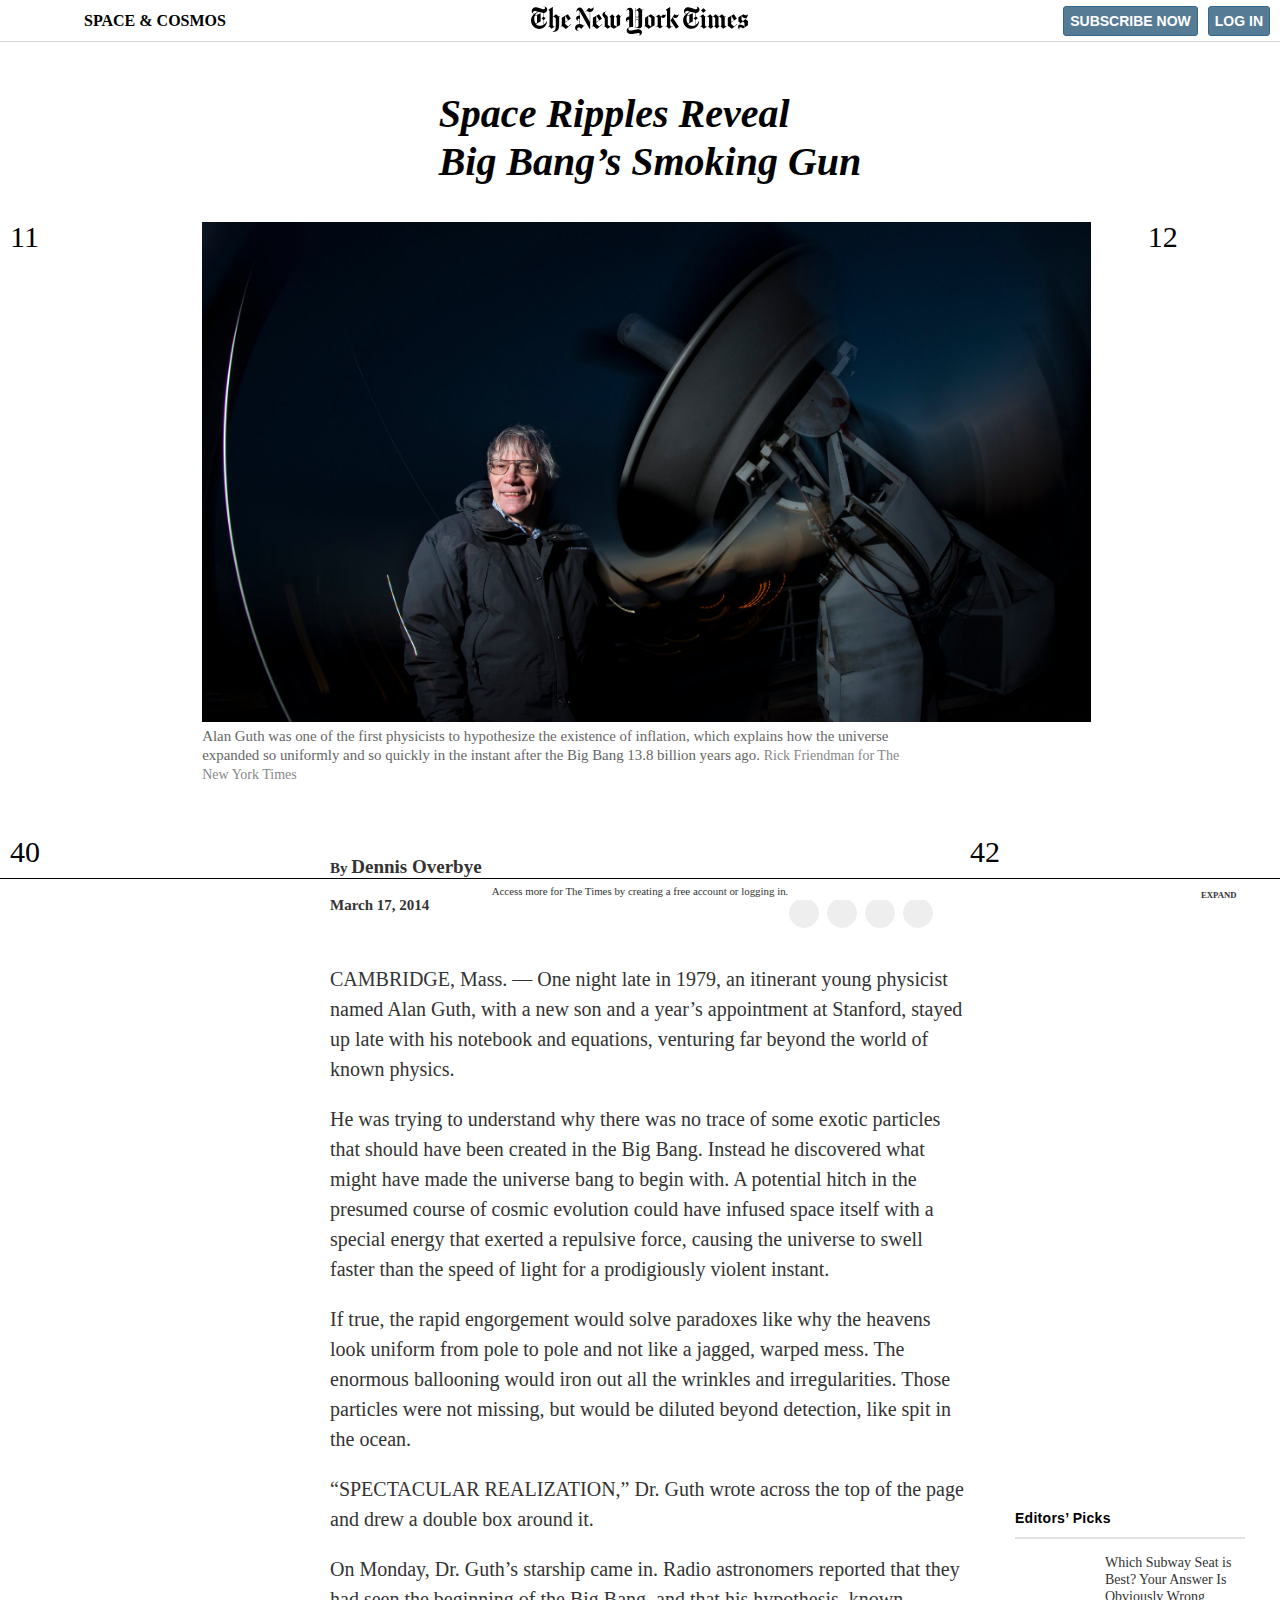
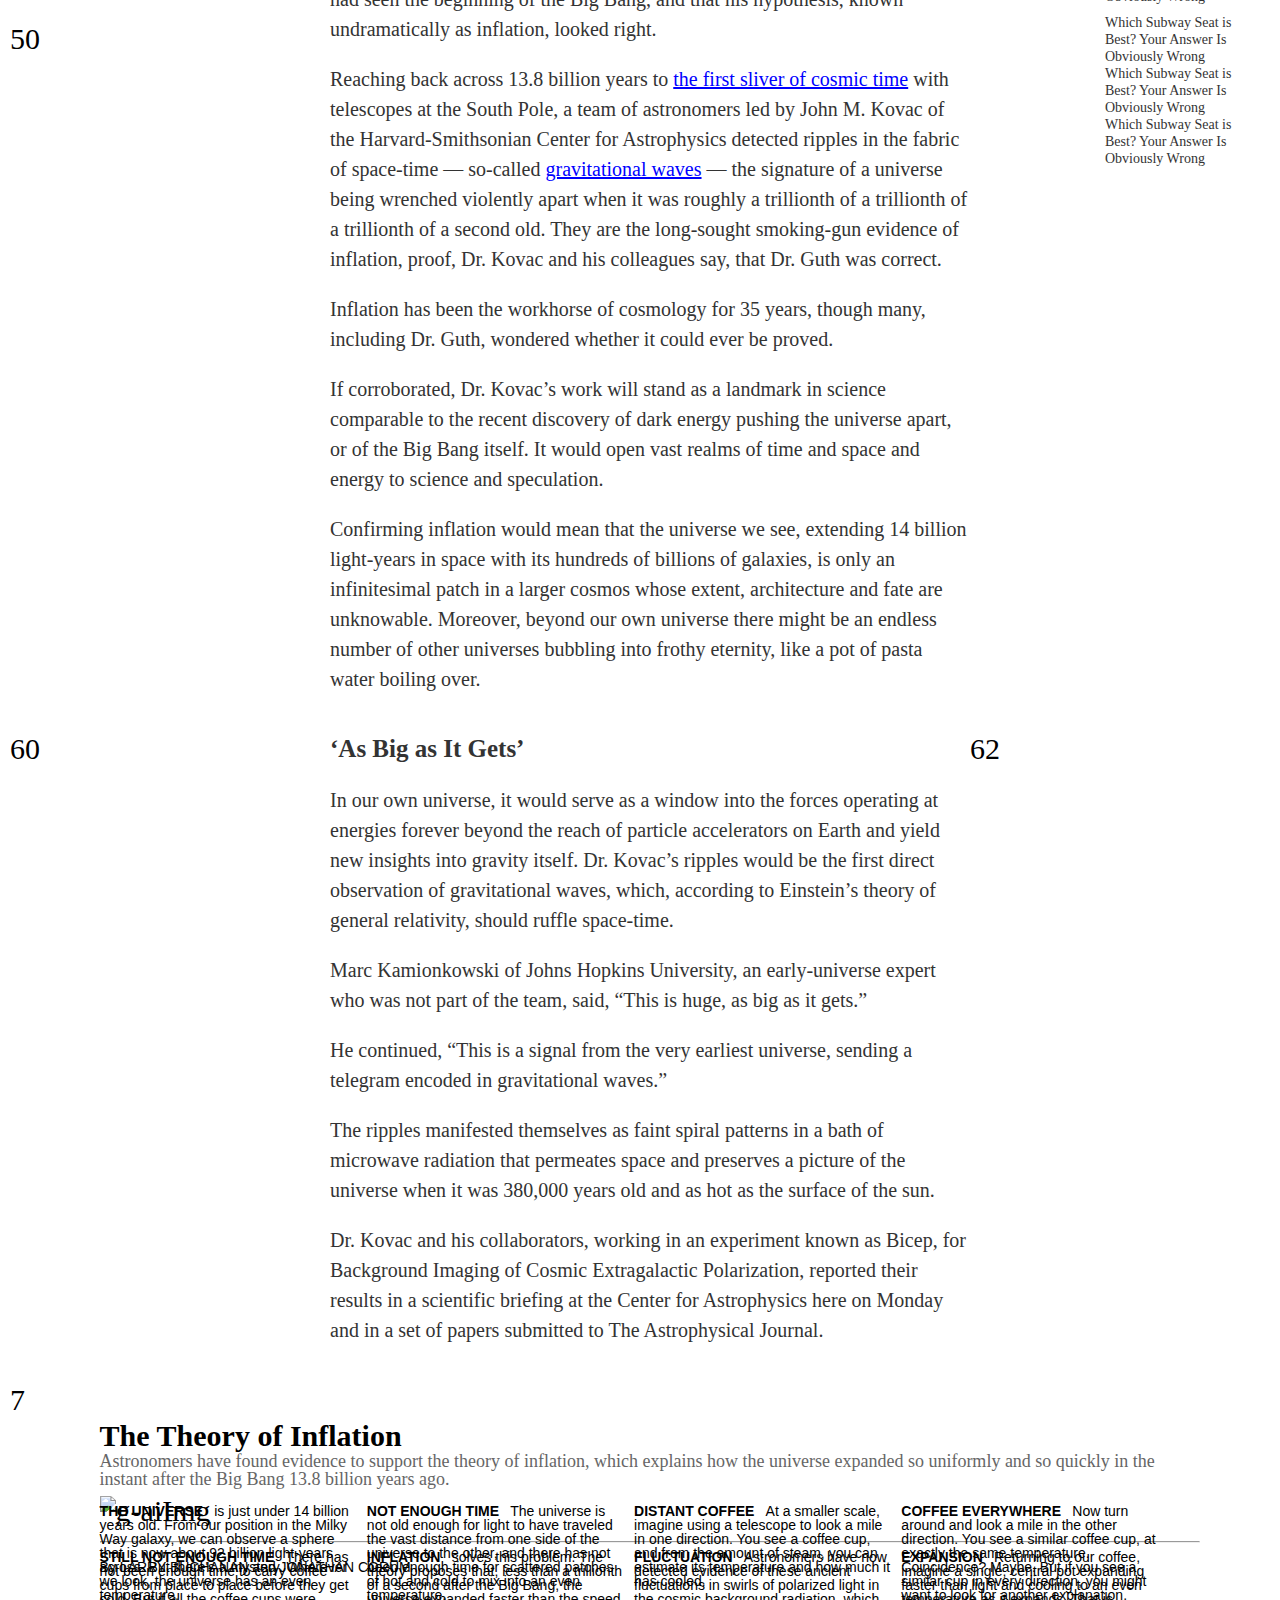
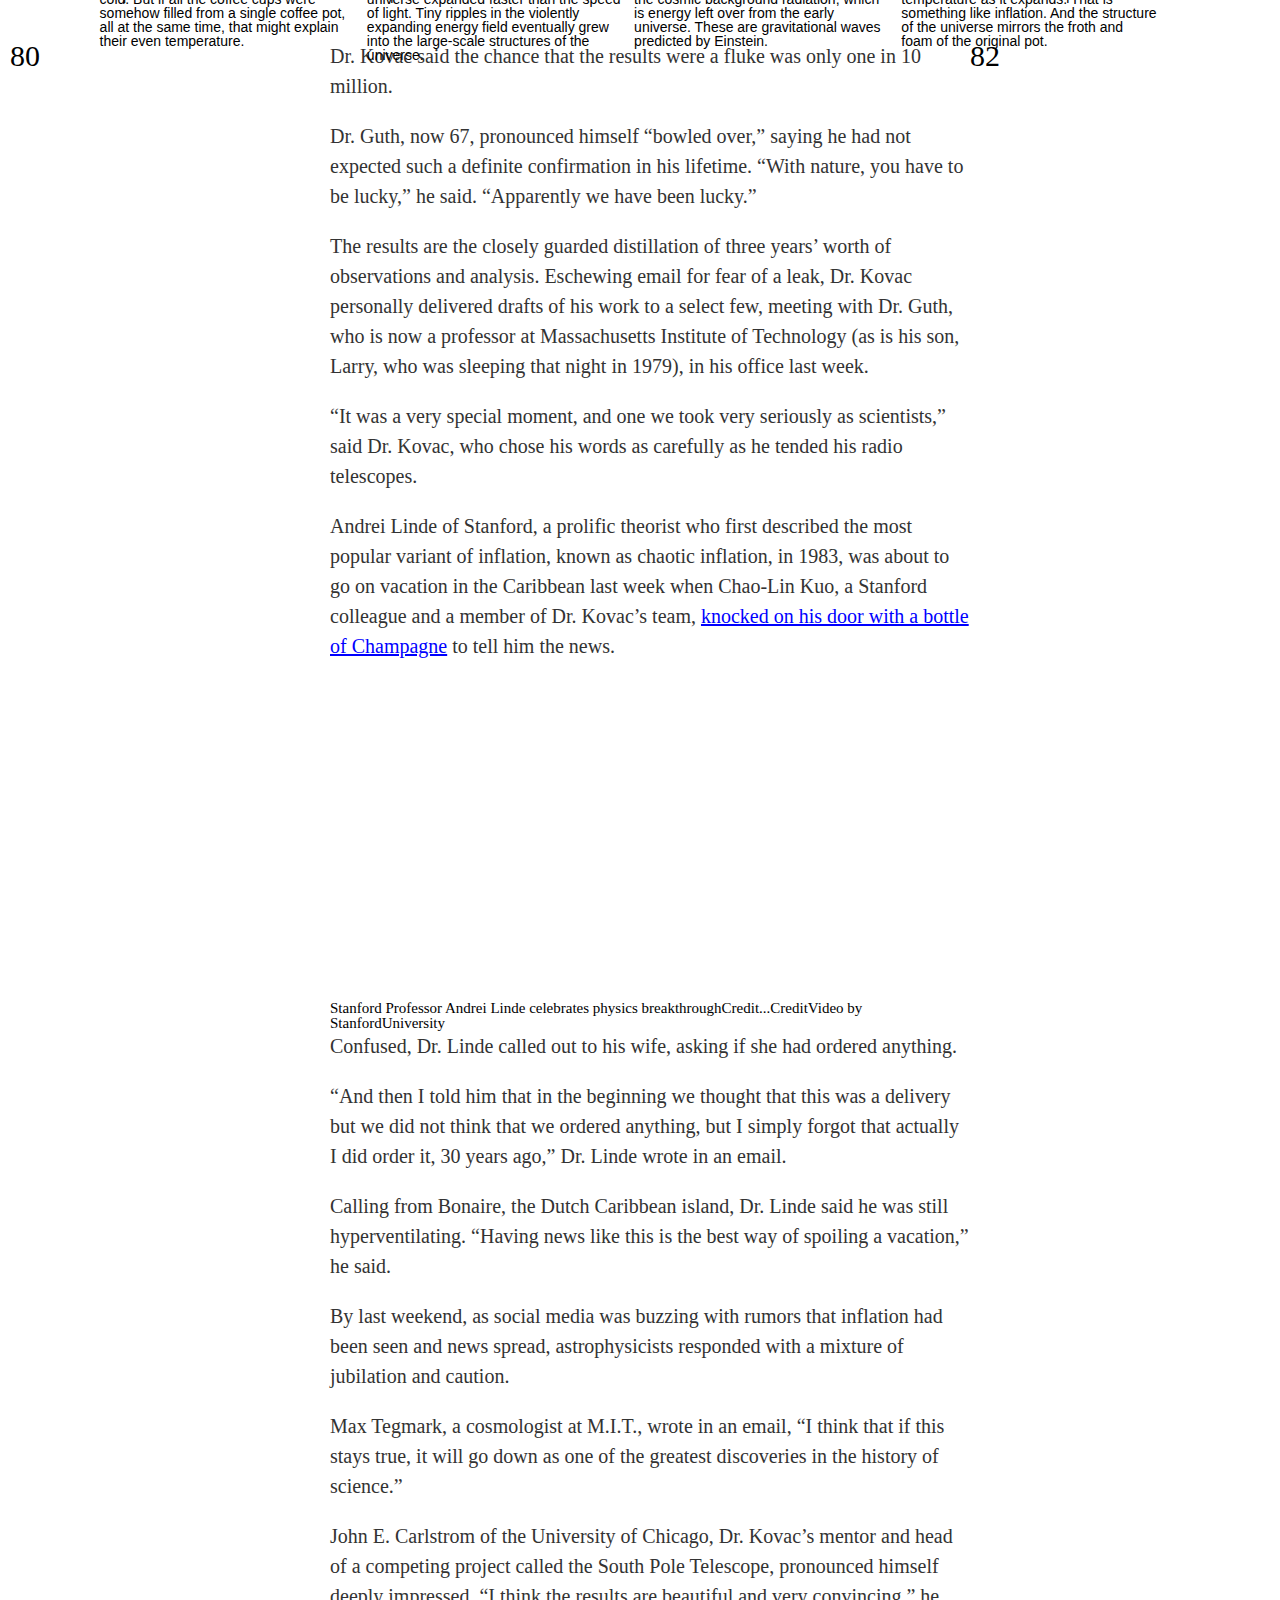
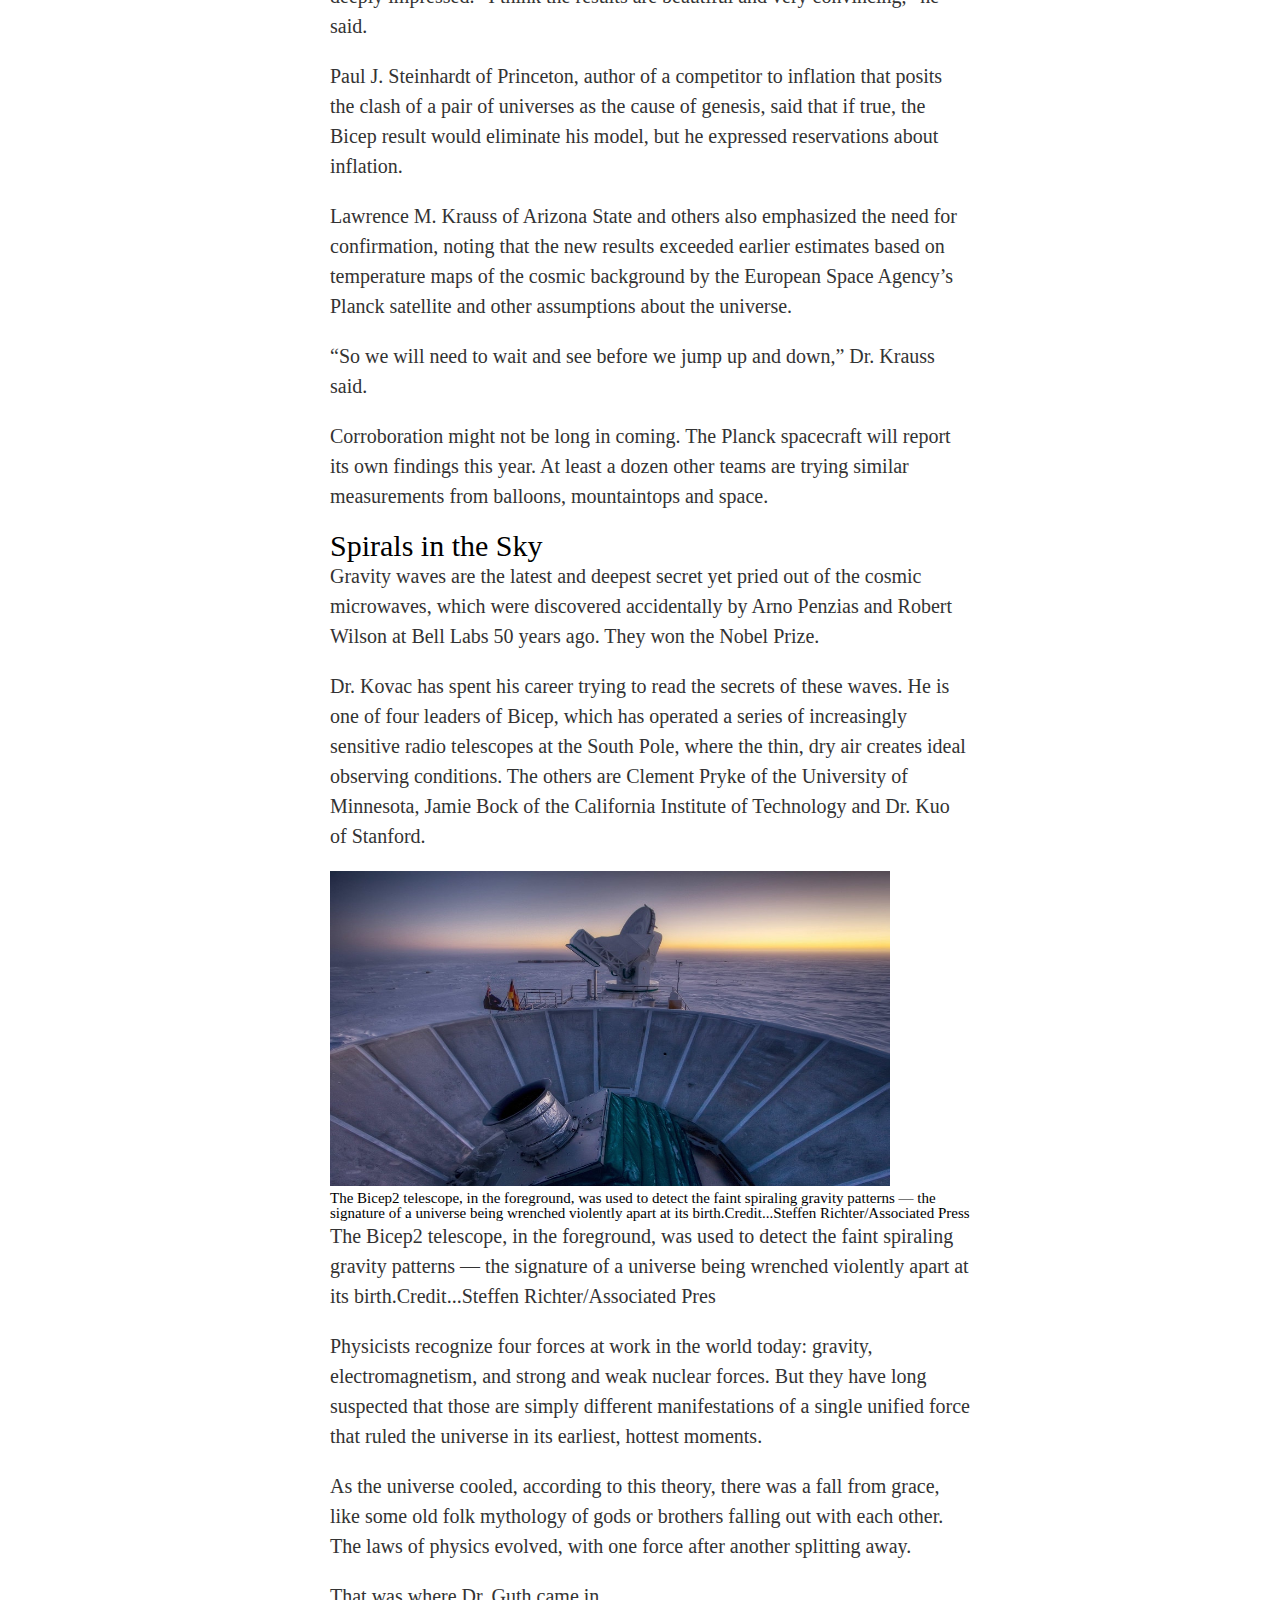
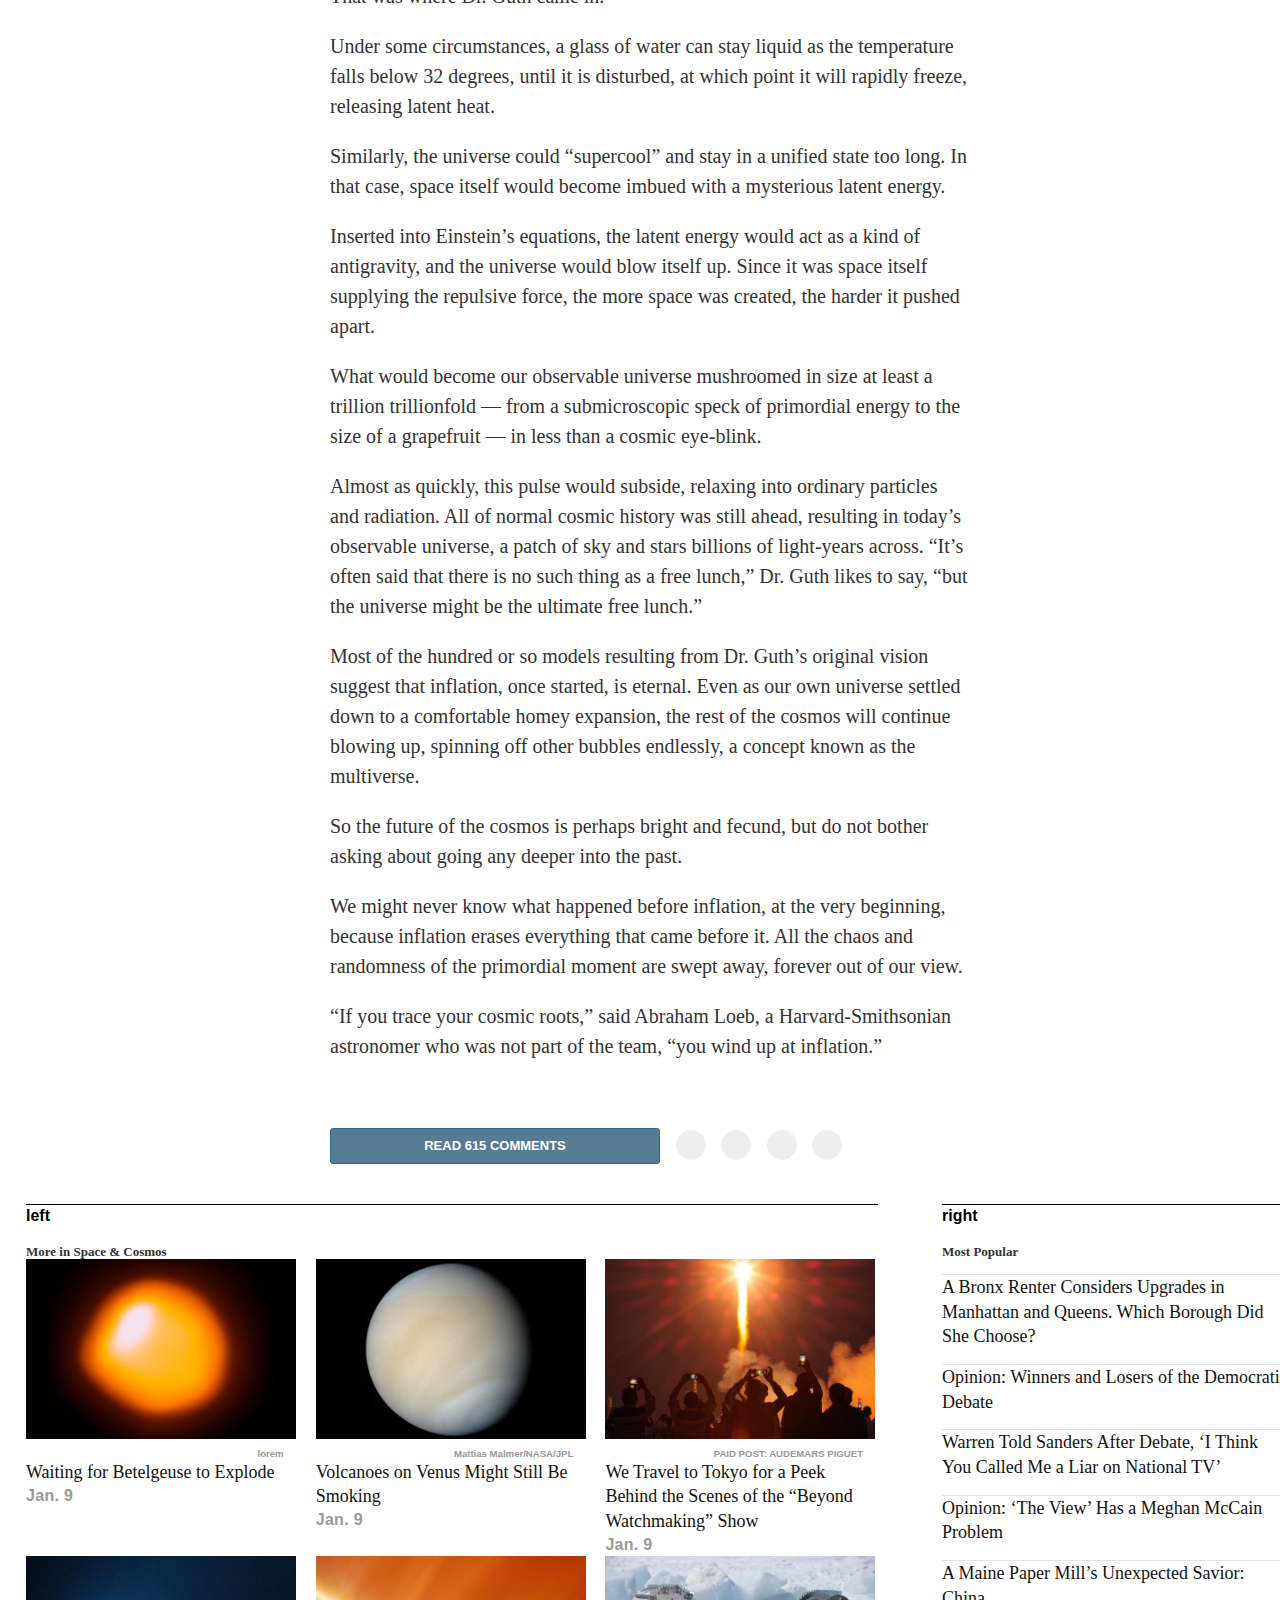
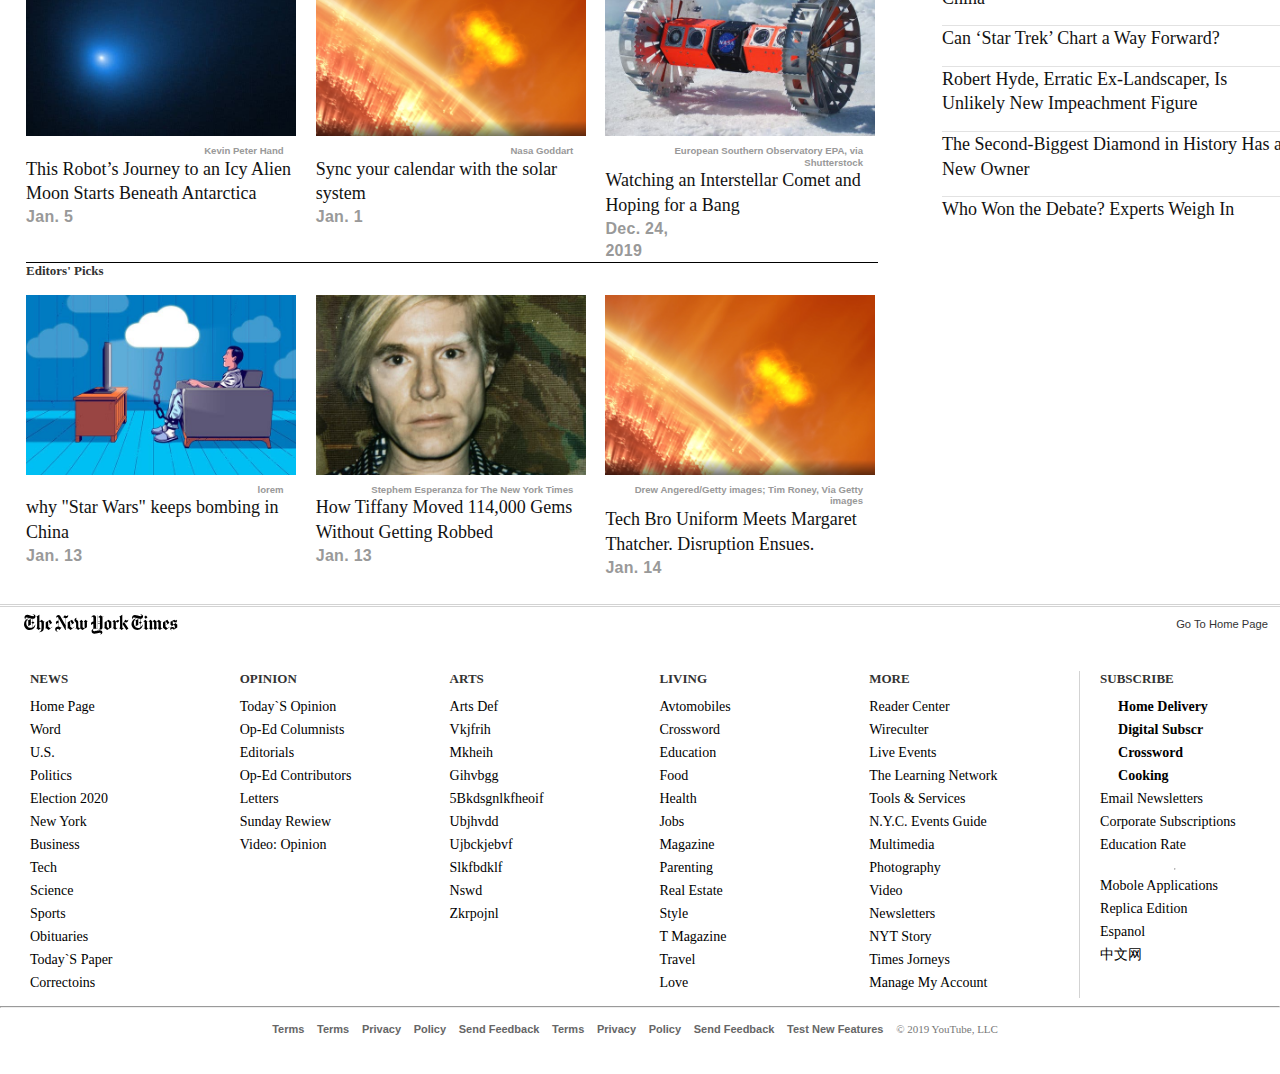
==== commit 6ba713dc: "added styles to class tenth and aside" ====
--- a/index.html
+++ b/index.html
@@ -79,8 +79,8 @@
         <div class="fourth">
             <div class="fourth-0">40</div>
             <div class="fourth-1">
-                <div class="social"> <div class="introd">
-                    <p class="author">By <a href="#">Dennis Overbye</a></p>
+                <div class="introd">
+                    <p class="author">By <a href="#" id="int-au-l">Dennis Overbye</a></p>
                     <div>
                         <p class="dat">March 17, 2014</p>
     
@@ -89,16 +89,14 @@
                             <button class="round"><i class="fab fa-twitter"></i></button>
                             <button class="round"><i class="fas fa-envelope"></i></button>
                             <button class="round"><i class="fas fa-share"></i></button>
-                            <i class="far fa-bookmark fa-2x"></i>
+                        <i class="far fa-bookmark fa-2x"></i>
                             <span class="fa-stack fa-1x">
-                                <i class="far fa-comment-alt fa-2x"></i>
-                                <span class="fa-stack-1x fa-stack-text comment-count">615</span>
+                        <i class="far fa-comment-alt fa-2x"></i>
+                            <span class="fa-stack-1x fa-stack-text comment-count">615</span>
                             </span>
                         </div>
                     </div>
                 </div>
-            </div>
-              <!-- <div class="story-1">text</div>      --> 
             </div>
             <div class="fourth-2">42</div>
         </div>
@@ -129,16 +127,24 @@
              
                 <div class="fifth-2">
                     <aside> 
-               <h2 class="fif-2-as"> Editors’ Picks(else flex-box)</h2>
+               <h2 class="fif-2-as"> Editors’ Picks</h2>
                <article class="fi-2-as-1">
-                   <a href="#" class="fi-2-as-2-0">
-               <div class="fid-2-as-200">
-<img src="img/bricks.jpg" alt="" class="fi-as-img">
-                    <h3 class="as-rp as-rp-1v-h">Bricks Alive! Scientists Create Living Concrete
-                        
-                 </h3>
-                </div>
-            </a>
+                <div class="asid-rp-6">
+                    <img class="asid-rpp-img" src="https://static01.nyt.com/images/2020/01/03/nyregion/03subwayseats-PRINT/03subwayseats-PRINT-square640-v2.jpg?quality=75&amp;auto=webp&amp;disable=upscale&amp;width=350" alt="">
+                    <a href="#">Which Subway Seat is Best? Your Answer Is Obviously Wrong</a>
+                </div>
+                <div class="asid-rp-6">
+                    <img class="asid-rpp-img" src="https://static01.nyt.com/images/2020/01/03/nyregion/03subwayseats-PRINT/03subwayseats-PRINT-square640-v2.jpg?quality=75&amp;auto=webp&amp;disable=upscale&amp;width=350" alt="">
+                    <a href="#">Which Subway Seat is Best? Your Answer Is Obviously Wrong</a>
+                </div>
+                <div class="asid-rp-6">
+                    <img class="asid-rpp-img" src="https://static01.nyt.com/images/2020/01/03/nyregion/03subwayseats-PRINT/03subwayseats-PRINT-square640-v2.jpg?quality=75&amp;auto=webp&amp;disable=upscale&amp;width=350" alt="">
+                    <a href="#">Which Subway Seat is Best? Your Answer Is Obviously Wrong</a>
+                </div>
+                <div class="asid-rp-6">
+                    <img class="asid-rpp-img" src="https://static01.nyt.com/images/2020/01/03/nyregion/03subwayseats-PRINT/03subwayseats-PRINT-square640-v2.jpg?quality=75&amp;auto=webp&amp;disable=upscale&amp;width=350" alt="">
+                    <a href="#">Which Subway Seat is Best? Your Answer Is Obviously Wrong</a>
+                </div>
         </article>
         
     </aside>      
@@ -330,9 +336,18 @@
             <div class="eighth-2">82</div>
         </div>
         <div class="ninth">
-            <div class="ninth-0">90
-            </div>
-            <div class="ninth-2">92</div>
+            <div class="ninth-0">
+            </div>
+            <div class="ninth-1">
+                <button class="big-down-btn">READ 615 COMMENTS</button>
+                <div class="social p-09">
+                    <button class="round"><i class="fab fa-facebook-f" aria-hidden="true"></i></button>
+                    <button class="round"><i class="fab fa-twitter" aria-hidden="true"></i></button>
+                    <button class="round"><i class="fas fa-envelope" aria-hidden="true"></i></button>
+                    <button class="round"><i class="fas fa-share" aria-hidden="true"></i></button>
+                </div>
+            </div>
+            <div class="ninth-2"></div>
 
         </div>
         <div class="tenth">
--- a/style.css
+++ b/style.css
@@ -21,7 +21,7 @@
 
 .navcontainer {
     display: flex;
-    align-items: center;
+ /*   align-items: center;  */
     justify-content: space-between;
     max-width: 1600px;
     height: inherit;
@@ -204,8 +204,10 @@
 }
 
 .fourth {
-    display: flex;
+    margin: 15px 25%;
     padding: 1rem 0;
+    display: flex;
+
 }
 
 .fourth-0 {
@@ -223,6 +225,7 @@
     flex: 1;
     order: 3;
 }
+
 .introd {
     margin-bottom: 20px;
     color: #121212;
@@ -230,8 +233,58 @@
     color: #333;
     font-size: 15px;
     font-weight: 700;
+    width: 98%
+}
+
+.author {
+    line-height: 30px;
+    font-family: nyt-imperial;
+    margin: 1em 0;
+}
+
+#int-au-l {
+    color: #333;
+    font-size: 19px;
+    font-weight: 700;
+}
+
+.dat {
     float: left;
- }
+}
+
+#social {
+    float: right;
+    display: flex;
+    align-items: center;
+}
+
+.round {
+    border-radius: 100%;
+    background-color: #eee;
+    border: 1px #eee solid;
+    width: 30px;
+    height: 30px;
+    margin-right: 8px;
+}
+
+i {
+    margin-right: 8px;
+}
+
+.comment-count {
+    font-size: 0.7em;
+    margin-top: -2px;
+    margin-left: -4px;
+}
+
+.fa-stack-1x {
+    left: 0;
+    top: 0;
+    position: absolute;
+    text-align: center;
+    width: 100%;
+}
+
 .fifth {
     display: flex;
     align-items: center;
@@ -251,6 +304,9 @@
 .fifth-2 {
     flex: 1;
     order: 3;
+}
+aside {
+    padding: 0 1.5em;
 }
 .fif-2-as {
     font-family: nyt-franklin, helvetica, arial, sans-serif;
@@ -262,11 +318,30 @@
     font-size: 14px;
     line-height: 14px;
     letter-spacing: 0.02em;
-    border-bottom: 1px solid rgb(226, 226, 226);
+    border-bottom: 2px solid rgb(226, 226, 226);
 }
 .fi-2-as-1 {
     margin-bottom: 15px;
 }
+.asid-rpp-img {
+    width: 85px;
+    height: auto;
+    vertical-align: middle;
+    padding-bottom: 0.5em;
+}
+.asid-rp-6 > a {
+  /*  display: inline-block; */
+    width: calc(100% - 90px);
+    text-decoration: none;
+    color: rgb(51,51,51);
+    font-family: nyt-cheltenham-small, georgia, "times new roman";
+    font-size: 14px;
+    font-weight: 500;
+    line-height: 17px;
+    
+    float: right;
+}
+/*
 .fi-2-as-2-0 {
     display: block;
     width: 110px;
@@ -297,7 +372,7 @@
     color: rgb(51, 51, 51);
     padding-bottom: 16px;
    
-}
+}    */
 
 .t-all {
 font-family: nyt-imperial,georgia,'times new roman',times,serif;
@@ -447,6 +522,7 @@
 
 .ninth {
     display: flex;
+    margin-bottom: 50px;
 }
 
 .ninth-0 {
@@ -464,16 +540,33 @@
     flex: 1;
     order: 3;
 }
+.big-down-btn {
+    width: 330px;
+    height: 36px;
+    font-size: 13px;
+    line-height: 24px;
+    font-weight: 600;
+    background-color: rgb(86, 123, 149);
+    border: 1px solid rgb(50, 104, 145);
+    border-radius: 3px;
+    color: white;
+    font-family: nyt-franklin, arial, sans-serif;
+}
+.p-09 {
+    float: right;
+    padding-right: 4em;
+}
 
 .sec-img {
     width: 560px;
     height: 315px;
 }
+/*
 .ninth-1 {
     display: flex;
     flex-direction: column;
 }
-
+*/
 .tenth {
     display: flex;
   }
@@ -582,12 +675,7 @@
   
   footer {
     background-color: #fff;
-}
-
-.f1,
-.f2,
-.f3 {
- /*   border: 1px solid black;    */
+    border-top: medium double lightgray;
 }
 
 .f0 {
@@ -598,10 +686,11 @@
 }
 
 .f0-img {
-    margin-left: 12px;
+    margin-left: 1.5em;
     width: initial;
     height: 1.3em;
     cursor: pointer;
+    
 }
 
 .homepage {
@@ -612,6 +701,7 @@
     font-family: nyt-franklin, helvetica, arial, sans-serif;
     text-transform: capitalize;
     text-decoration-line: none;
+  
 }
 
 .f1 {
@@ -645,7 +735,7 @@
 }
 
 .f2 {
-    padding-bottom: 2em;
+    padding-bottom: 1em;
     display: flex;
     justify-content: space-around;
     text-decoration: none;
@@ -733,7 +823,7 @@
 .flinks2 {
     list-style-type: none;
     border: none;
-    margin: 12px 0;
+    margin: 8px 0;
     padding: 0;
     font-size: 11px;
     text-transform: capitalize;
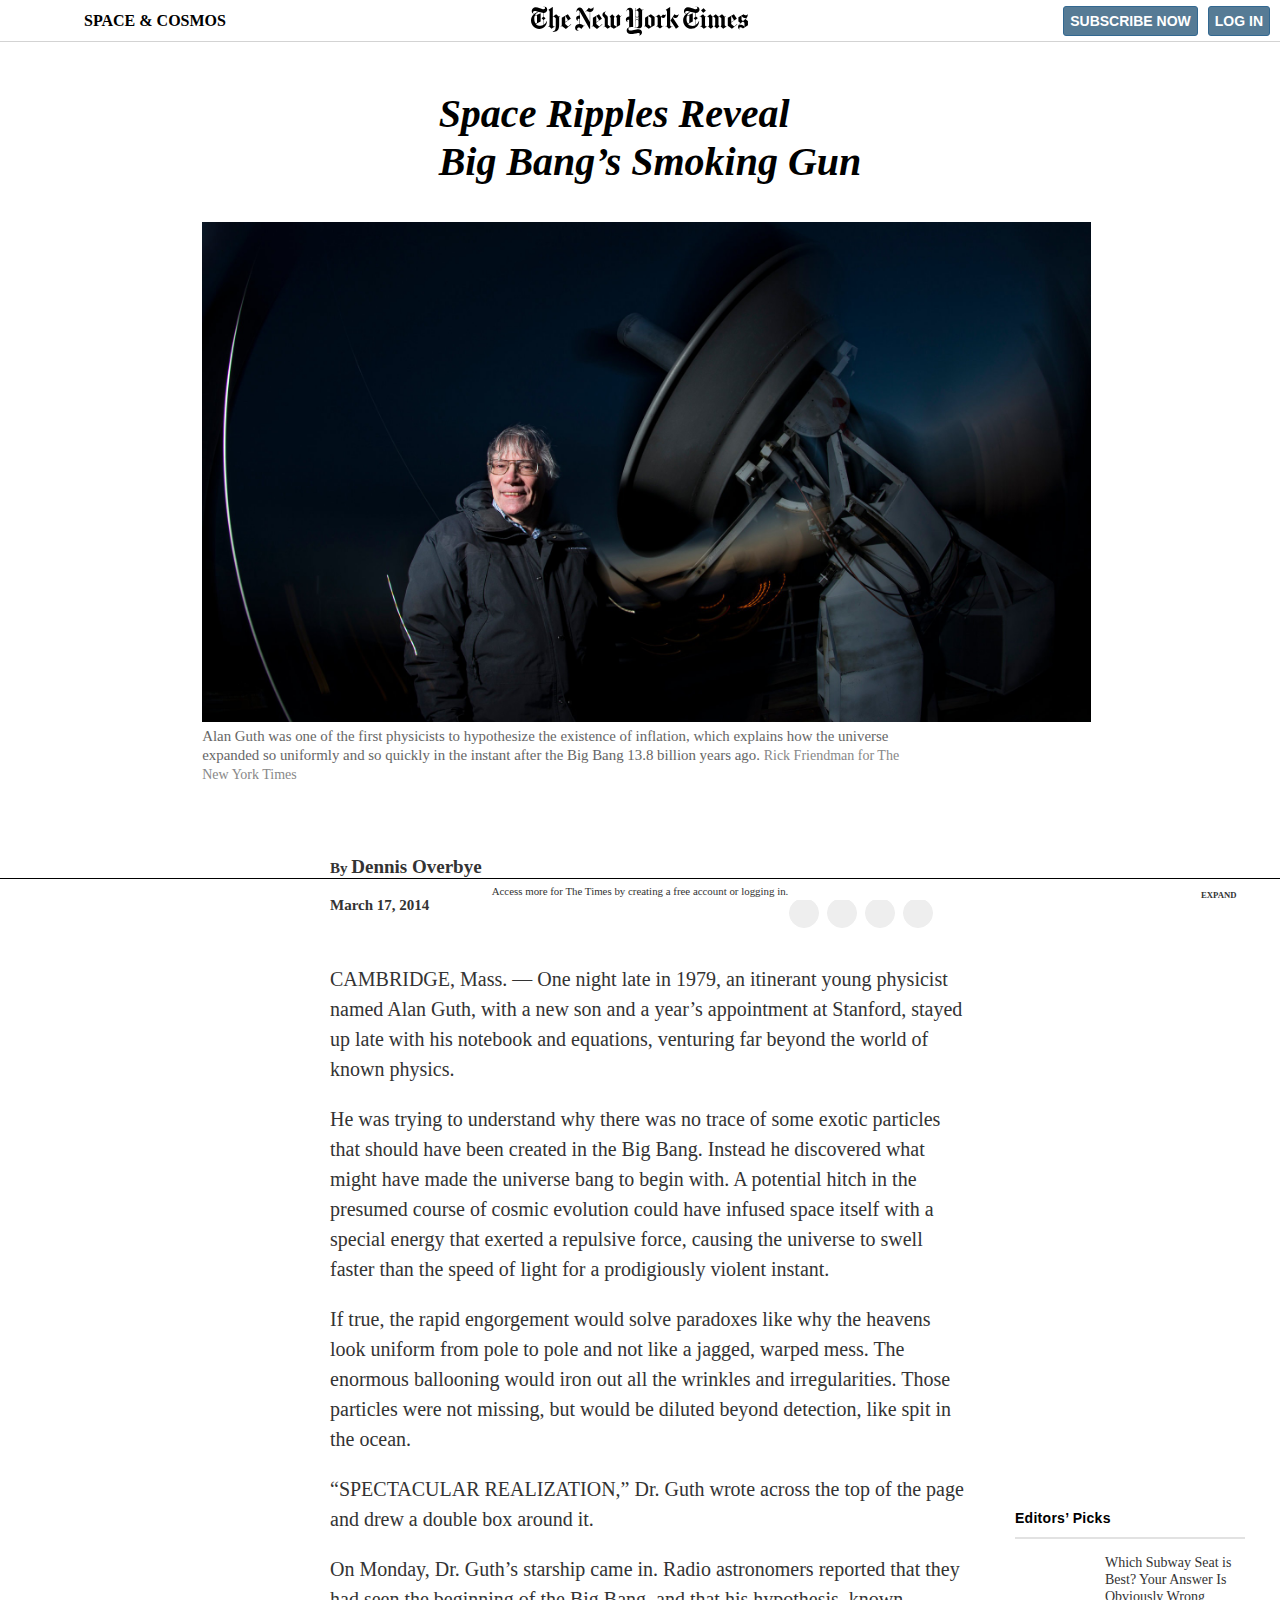
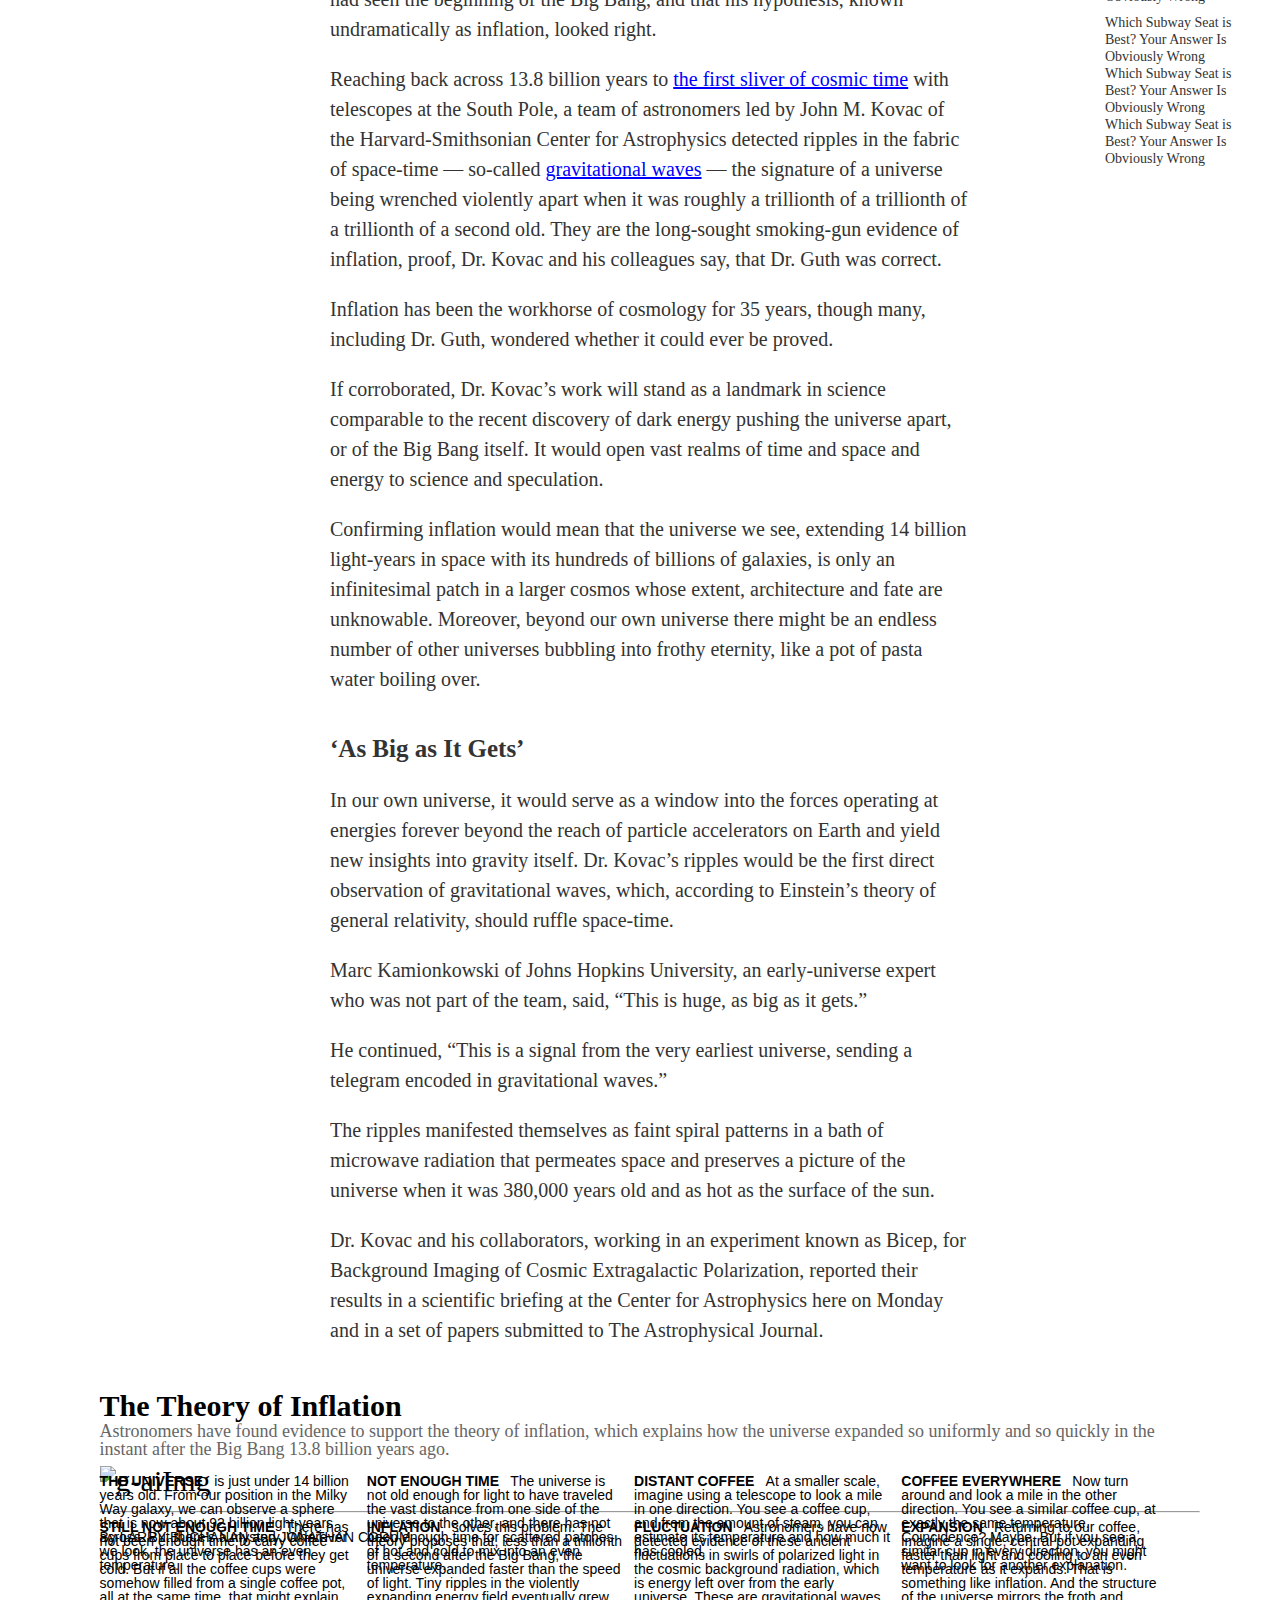
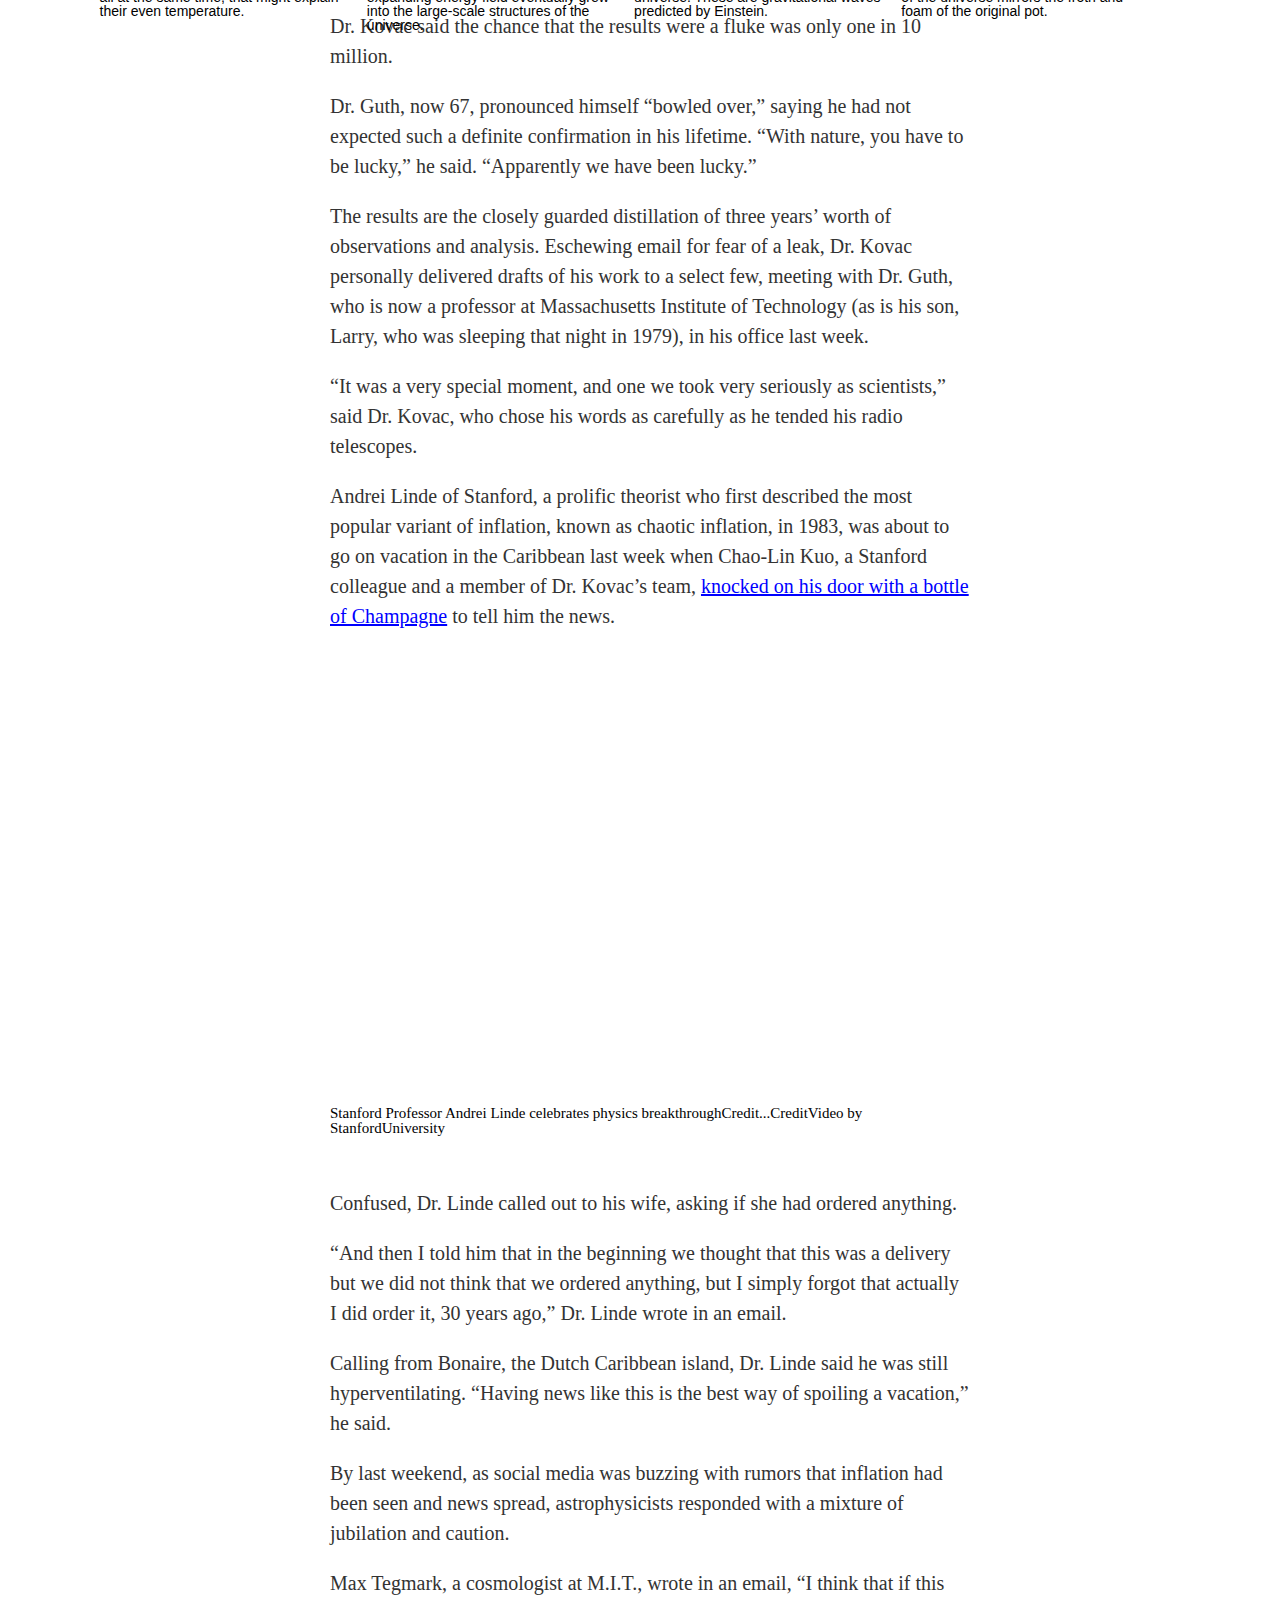
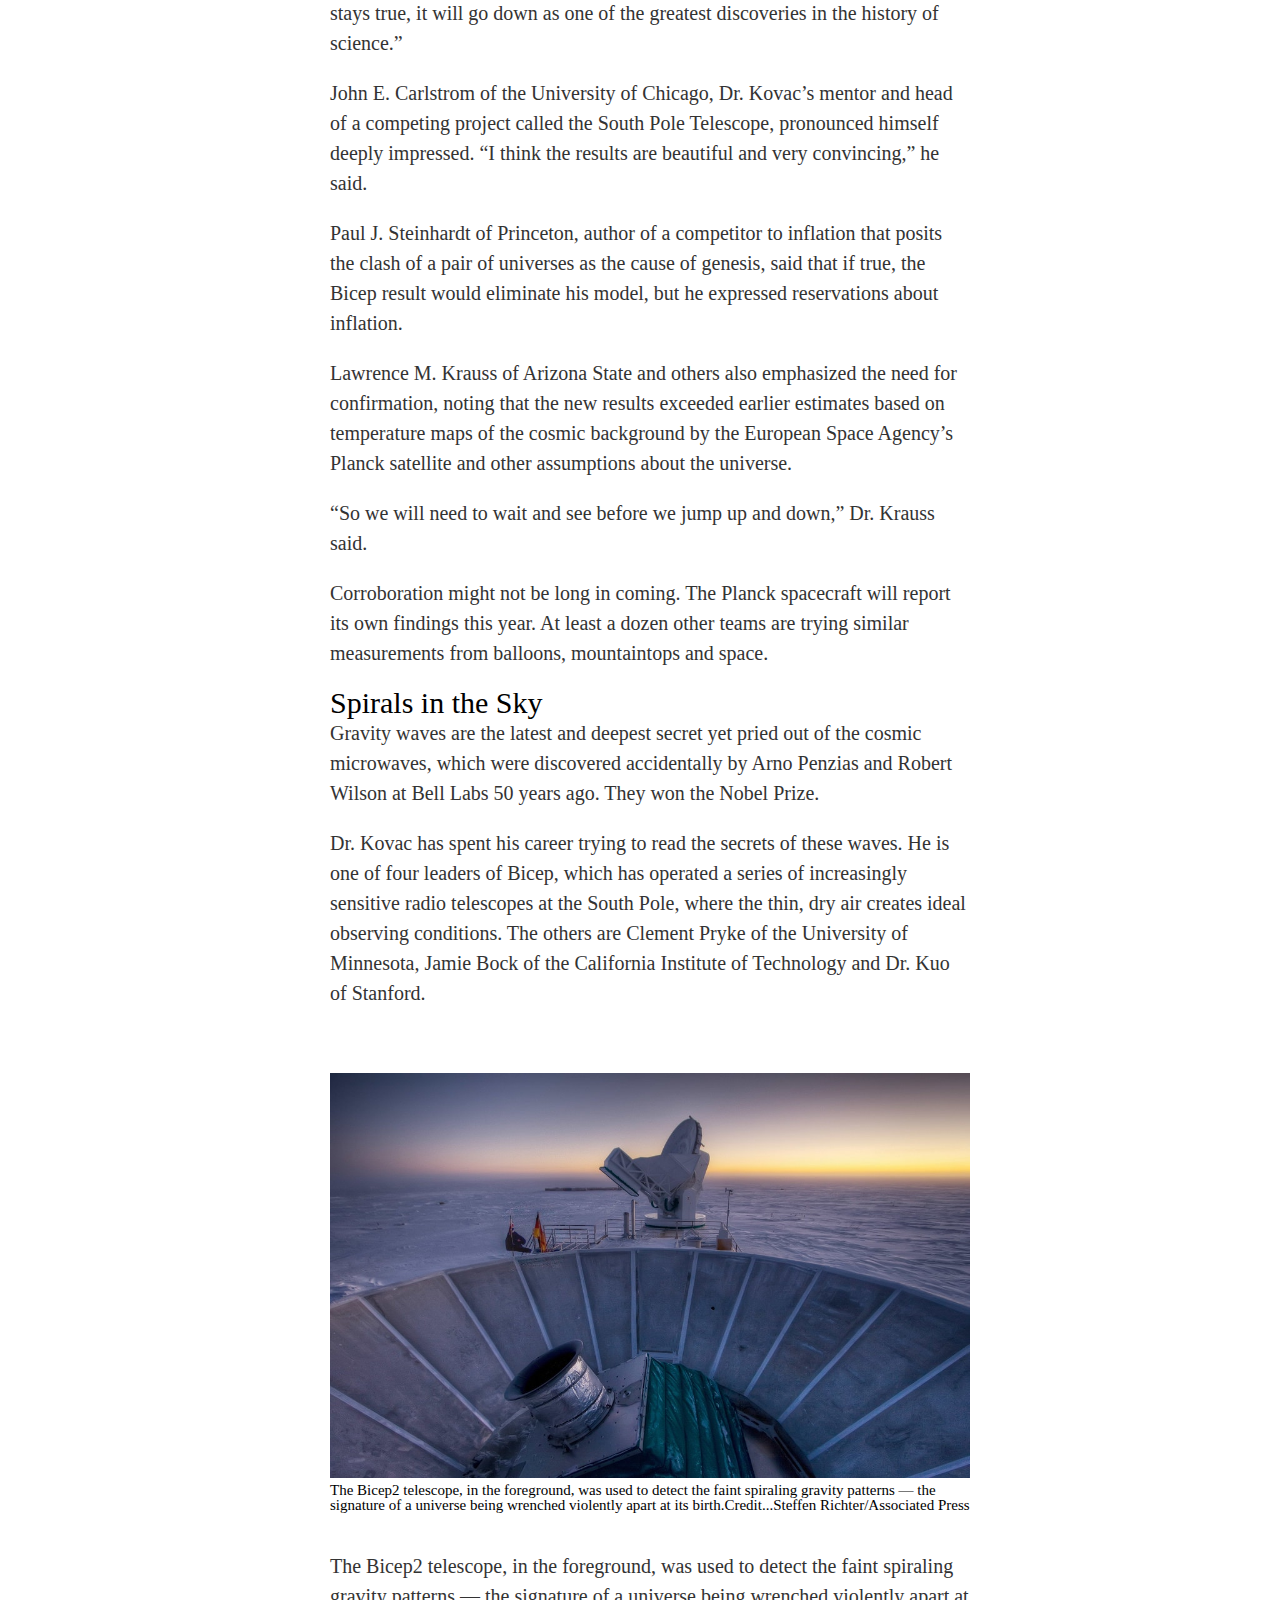
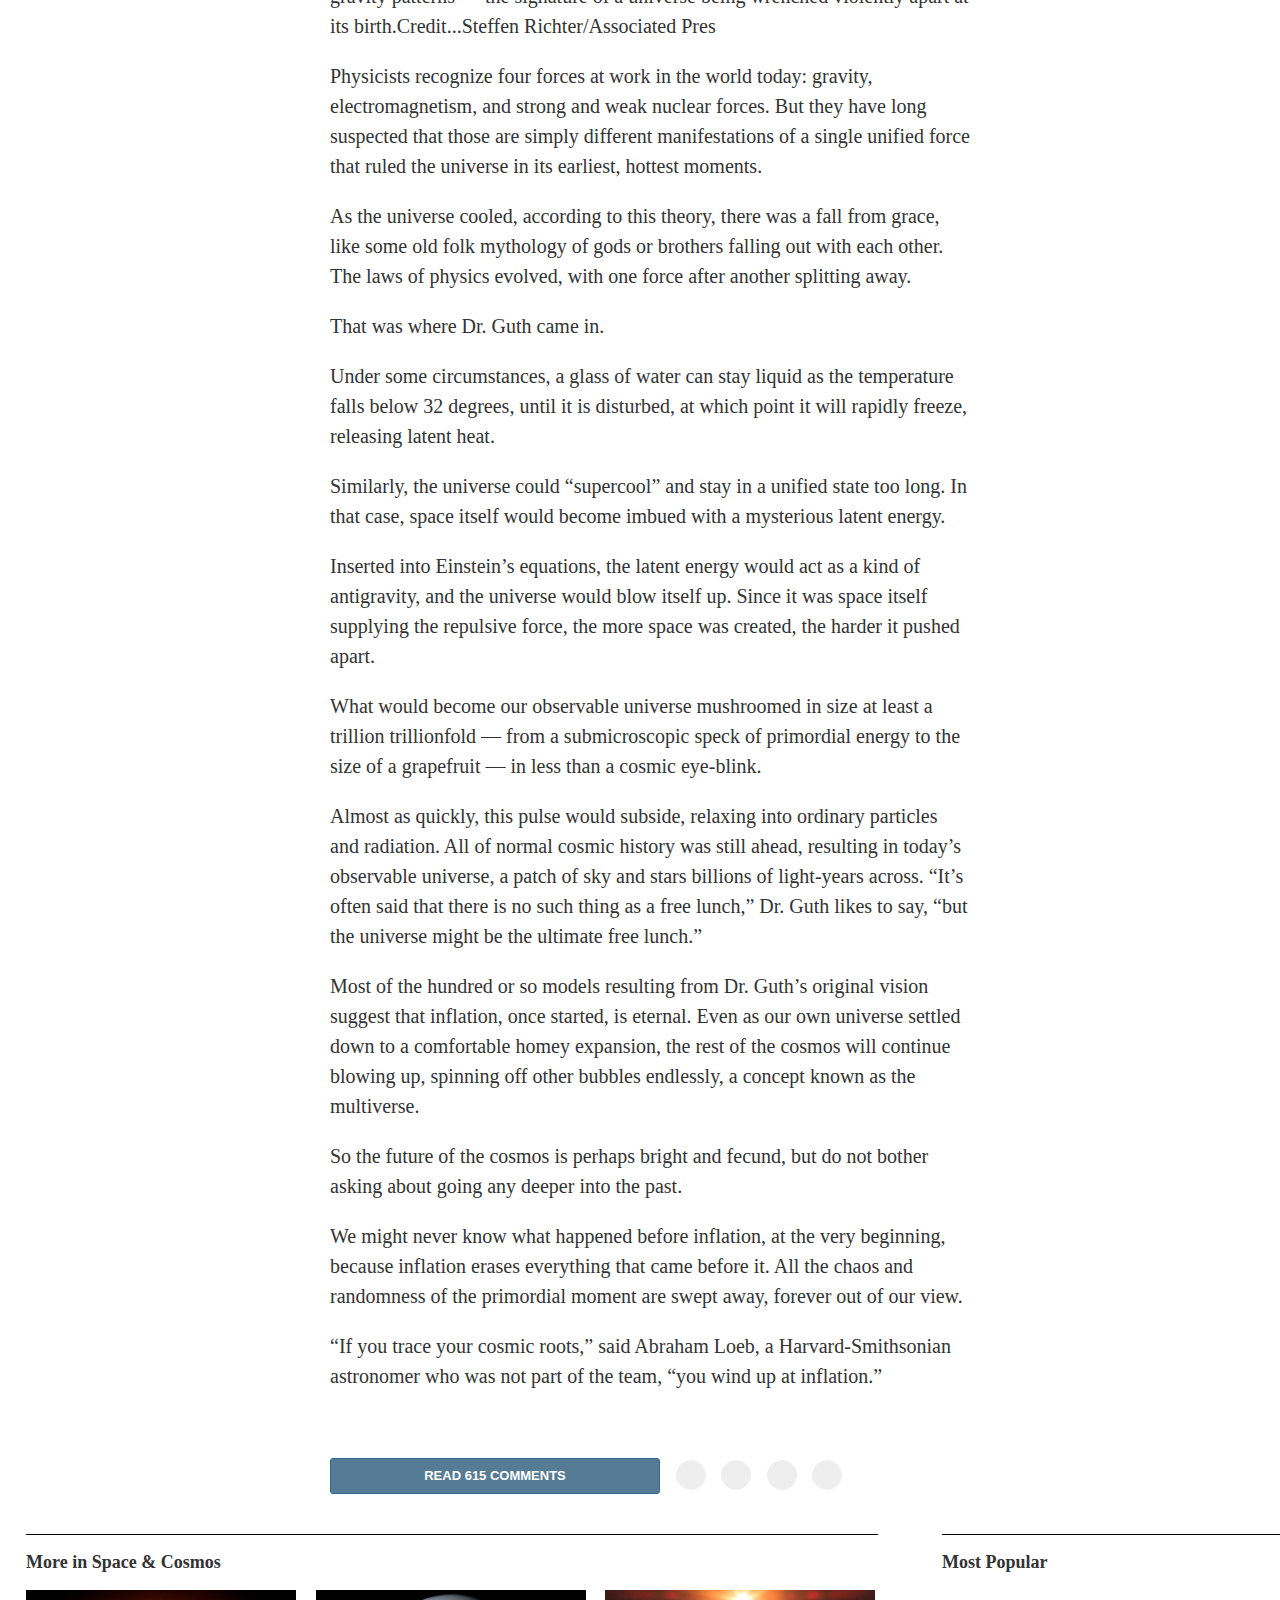
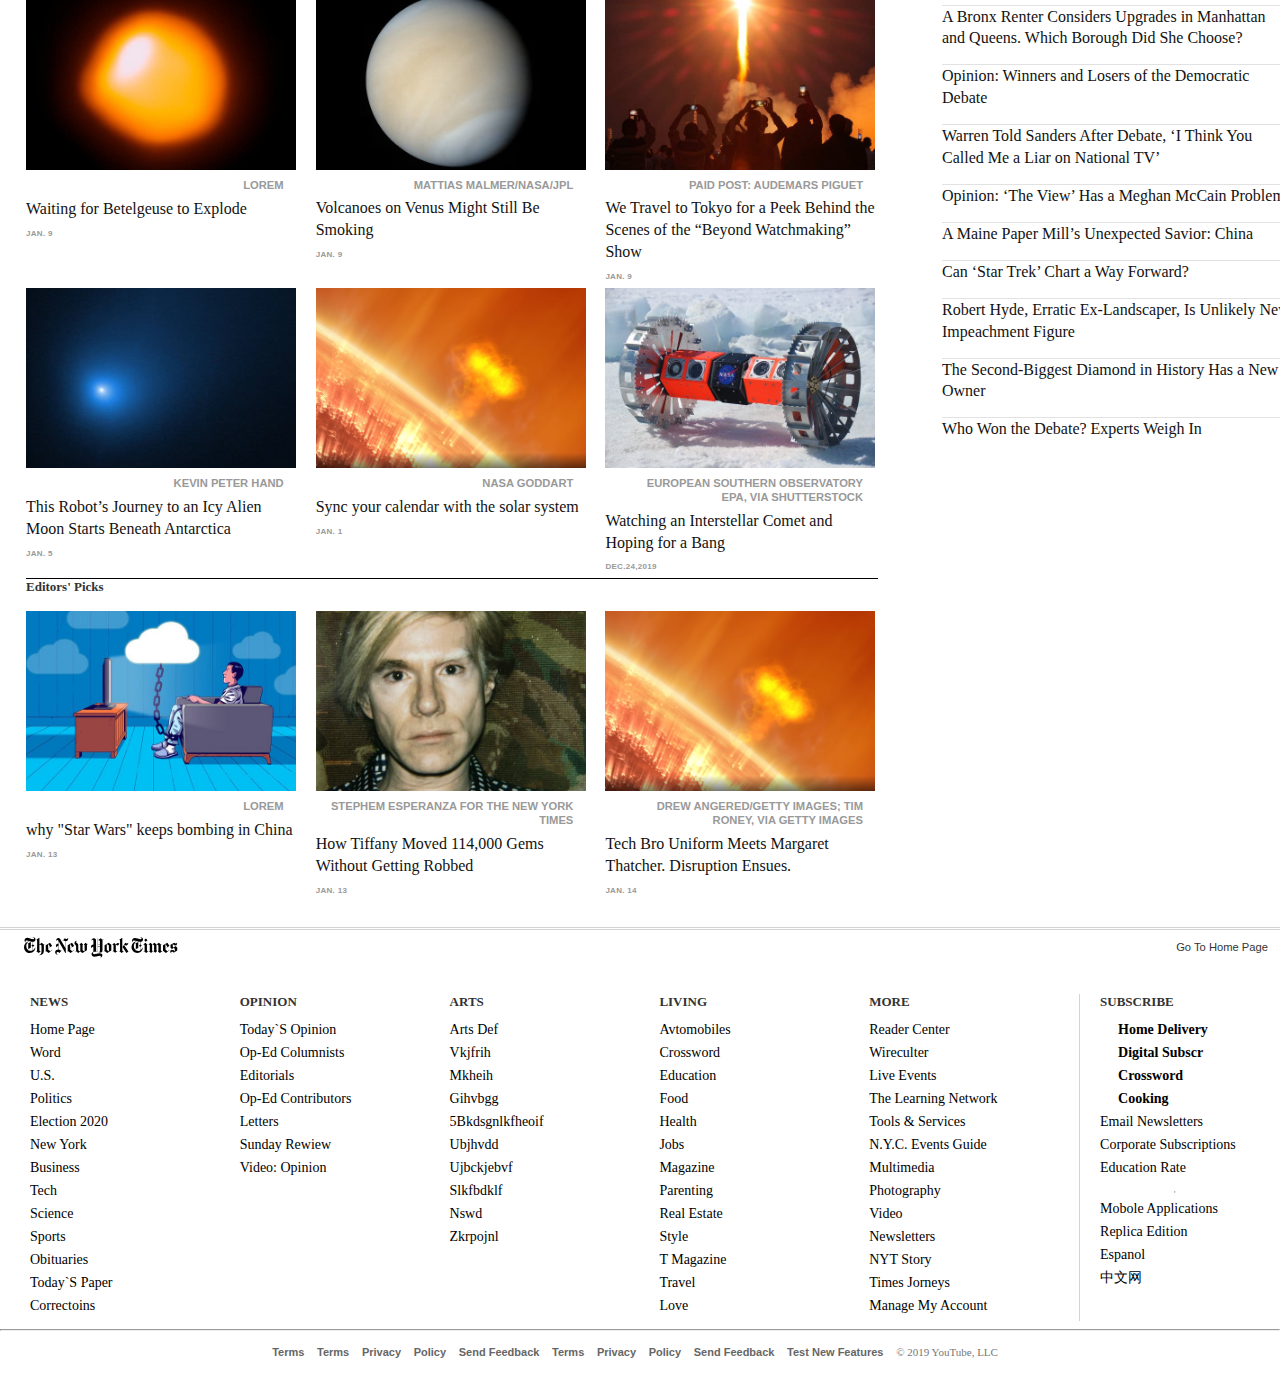
==== commit 8177dd1f: "fixed styles" ====
--- a/index.html
+++ b/index.html
@@ -9,7 +9,7 @@
     <link rel="stylesheet" href="style.css">
     <link href="https://g1.nyt.com/fonts/css/web-fonts.5810def60210a2fa7d0848f37e3fa048bb6147b1.css" rel="stylesheet">
     <script src="https://kit.fontawesome.com/fdedc31e53.js" crossorigin="anonymous"></script>
-    
+
     <title>Markup-NYT</title>
 </head>
 
@@ -38,34 +38,36 @@
 
     <div class="flex-container">
         <div class="first">
-             <h1 class="titul">
-            Space Ripples Reveal<br>
-            Big Bang’s Smoking Gun
-        </h1>
-    </div>
+            <h1 class="titul">
+                Space Ripples Reveal<br>
+                Big Bang’s Smoking Gun
+            </h1>
+        </div>
         <div class="second">
-            <div class="sec-1"> 
-               
-            <div>
-                <figure class="image1">
-                <img src="img/cosmos-superJumbo.jpg" class="m-im-1">
-                <figcaption class="fc-fig-im-1">
-                    <span>
-                    Alan Guth was one of the first physicists to hypothesize the existence of inflation, which
-                    explains how the universe expanded so uniformly and so quickly in the instant after the Big Bang
-                    13.8
-                    billion years ago.</span>
-                     <span class="sp-1"> Rick Friendman for The New York Times</span>
-                </figcaption>
-            </figure>
-            </div>
-        </div>
-            <div class="sec-2"> 11
-            </div>
-            <div class="sec-3">12</div>
-        </div>
-
-     <!--  <div class="third">
+            <div class="sec-1">
+
+                <div>
+                    <figure class="image1">
+                        <img src="img/cosmos-superJumbo.jpg" class="m-im-1">
+                        <figcaption class="fc-fig-im-1">
+                            <span>
+                                Alan Guth was one of the first physicists to hypothesize the existence of inflation,
+                                which
+                                explains how the universe expanded so uniformly and so quickly in the instant after the
+                                Big Bang
+                                13.8
+                                billion years ago.</span>
+                            <span class="sp-1"> Rick Friendman for The New York Times</span>
+                        </figcaption>
+                    </figure>
+                </div>
+            </div>
+            <div class="sec-2">
+            </div>
+            <div class="sec-3"></div>
+        </div>
+
+        <!--  <div class="third">
             <div class="third-0">30</div>
             <div class="third-1">
                 <p>Alan Guth was one of the first physicists to hypothesize the existence of inflation, which explains
@@ -75,98 +77,142 @@
             <div class="third-2">32</div>
             <div class="third-3">33</div>
         </div>
-        --> 
+        -->
         <div class="fourth">
-            <div class="fourth-0">40</div>
+            <div class="fourth-0"></div>
             <div class="fourth-1">
                 <div class="introd">
                     <p class="author">By <a href="#" id="int-au-l">Dennis Overbye</a></p>
                     <div>
                         <p class="dat">March 17, 2014</p>
-    
+
                         <div id="social">
                             <button class="round"><i class="fab fa-facebook-f"></i></button>
                             <button class="round"><i class="fab fa-twitter"></i></button>
                             <button class="round"><i class="fas fa-envelope"></i></button>
                             <button class="round"><i class="fas fa-share"></i></button>
-                        <i class="far fa-bookmark fa-2x"></i>
+                            <i class="far fa-bookmark fa-2x"></i>
                             <span class="fa-stack fa-1x">
-                        <i class="far fa-comment-alt fa-2x"></i>
-                            <span class="fa-stack-1x fa-stack-text comment-count">615</span>
+                                <i class="far fa-comment-alt fa-2x"></i>
+                                <span class="fa-stack-1x fa-stack-text comment-count">615</span>
                             </span>
                         </div>
                     </div>
                 </div>
             </div>
-            <div class="fourth-2">42</div>
+            <div class="fourth-2"></div>
         </div>
         <div class="fifth">
-            <div class="fifth-0">50</div>
+            <div class="fifth-0"></div>
             <div class="fifth-1">
-                <p class="t-all">CAMBRIDGE, Mass. — One night late in 1979, an itinerant young physicist named Alan Guth, with a new son and a year’s appointment at Stanford, stayed up late with his notebook and equations, venturing far beyond the world of known physics.</p>
-
-                <p class="t-all">He was trying to understand why there was no trace of some exotic particles that should have been created in the Big Bang. Instead he discovered what might have made the universe bang to begin with. A potential hitch in the presumed course of cosmic evolution could have infused space itself with a special energy that exerted a repulsive force, causing the universe to swell faster than the speed of light for a prodigiously violent instant.</p>
-                
-                    <p class="t-all">If true, the rapid engorgement would solve paradoxes like why the heavens look uniform from pole to pole and not like a jagged, warped mess. The enormous ballooning would iron out all the wrinkles and irregularities. Those particles were not missing, but would be diluted beyond detection, like spit in the ocean.</p>
-                
-                        <p class="t-all">“SPECTACULAR REALIZATION,” Dr. Guth wrote across the top of the page and drew a double box around it.</p>
-                            <p class="t-all">On Monday, Dr. Guth’s starship came in. Radio astronomers reported that they had seen the beginning of the Big Bang, and that his hypothesis, known undramatically as inflation, looked right.</p>
-
-                                <p class="t-all">Reaching back across 13.8 billion years to <a href="#" class="ins-t-all">
-                                    the first sliver of cosmic time</a> with telescopes at the South Pole, a team of astronomers led by John M. Kovac of the Harvard-Smithsonian Center for Astrophysics detected ripples in the fabric of space-time — so-called <a href="#" class="ins-t-all">gravitational waves</a> — the signature of a universe being wrenched violently apart when it was roughly a trillionth of a trillionth of a trillionth of a second old. They are the long-sought smoking-gun evidence of inflation, proof, Dr. Kovac and his colleagues say, that Dr. Guth was correct.</p>
-
-
-                                    <p class="t-all">Inflation has been the workhorse of cosmology for 35 years, though many, including Dr. Guth, wondered whether it could ever be proved.</p>
-
-                                        <p class="t-all">If corroborated, Dr. Kovac’s work will stand as a landmark in science comparable to the recent discovery of dark energy pushing the universe apart, or of the Big Bang itself. It would open vast realms of time and space and energy to science and speculation.</p>
-
-                                            <p class="t-all">Confirming inflation would mean that the universe we see, extending 14 billion light-years in space with its hundreds of billions of galaxies, is only an infinitesimal patch in a larger cosmos whose extent, architecture and fate are unknowable. Moreover, beyond our own universe there might be an endless number of other universes bubbling into frothy eternity, like a pot of pasta water boiling over.</p>
-
-
-            </div>
-             
-                <div class="fifth-2">
-                    <aside> 
-               <h2 class="fif-2-as"> Editors’ Picks</h2>
-               <article class="fi-2-as-1">
-                <div class="asid-rp-6">
-                    <img class="asid-rpp-img" src="https://static01.nyt.com/images/2020/01/03/nyregion/03subwayseats-PRINT/03subwayseats-PRINT-square640-v2.jpg?quality=75&amp;auto=webp&amp;disable=upscale&amp;width=350" alt="">
-                    <a href="#">Which Subway Seat is Best? Your Answer Is Obviously Wrong</a>
-                </div>
-                <div class="asid-rp-6">
-                    <img class="asid-rpp-img" src="https://static01.nyt.com/images/2020/01/03/nyregion/03subwayseats-PRINT/03subwayseats-PRINT-square640-v2.jpg?quality=75&amp;auto=webp&amp;disable=upscale&amp;width=350" alt="">
-                    <a href="#">Which Subway Seat is Best? Your Answer Is Obviously Wrong</a>
-                </div>
-                <div class="asid-rp-6">
-                    <img class="asid-rpp-img" src="https://static01.nyt.com/images/2020/01/03/nyregion/03subwayseats-PRINT/03subwayseats-PRINT-square640-v2.jpg?quality=75&amp;auto=webp&amp;disable=upscale&amp;width=350" alt="">
-                    <a href="#">Which Subway Seat is Best? Your Answer Is Obviously Wrong</a>
-                </div>
-                <div class="asid-rp-6">
-                    <img class="asid-rpp-img" src="https://static01.nyt.com/images/2020/01/03/nyregion/03subwayseats-PRINT/03subwayseats-PRINT-square640-v2.jpg?quality=75&amp;auto=webp&amp;disable=upscale&amp;width=350" alt="">
-                    <a href="#">Which Subway Seat is Best? Your Answer Is Obviously Wrong</a>
-                </div>
-        </article>
-        
-    </aside>      
-    </div> 
-        
+                <p class="t-all">CAMBRIDGE, Mass. — One night late in 1979, an itinerant young physicist named Alan
+                    Guth, with a new son and a year’s appointment at Stanford, stayed up late with his notebook and
+                    equations, venturing far beyond the world of known physics.</p>
+
+                <p class="t-all">He was trying to understand why there was no trace of some exotic particles that should
+                    have been created in the Big Bang. Instead he discovered what might have made the universe bang to
+                    begin with. A potential hitch in the presumed course of cosmic evolution could have infused space
+                    itself with a special energy that exerted a repulsive force, causing the universe to swell faster
+                    than the speed of light for a prodigiously violent instant.</p>
+
+                <p class="t-all">If true, the rapid engorgement would solve paradoxes like why the heavens look uniform
+                    from pole to pole and not like a jagged, warped mess. The enormous ballooning would iron out all the
+                    wrinkles and irregularities. Those particles were not missing, but would be diluted beyond
+                    detection, like spit in the ocean.</p>
+
+                <p class="t-all">“SPECTACULAR REALIZATION,” Dr. Guth wrote across the top of the page and drew a double
+                    box around it.</p>
+                <p class="t-all">On Monday, Dr. Guth’s starship came in. Radio astronomers reported that they had seen
+                    the beginning of the Big Bang, and that his hypothesis, known undramatically as inflation, looked
+                    right.</p>
+
+                <p class="t-all">Reaching back across 13.8 billion years to <a href="#" class="ins-t-all">
+                        the first sliver of cosmic time</a> with telescopes at the South Pole, a team of astronomers led
+                    by John M. Kovac of the Harvard-Smithsonian Center for Astrophysics detected ripples in the fabric
+                    of space-time — so-called <a href="#" class="ins-t-all">gravitational waves</a> — the signature of a
+                    universe being wrenched violently apart when it was roughly a trillionth of a trillionth of a
+                    trillionth of a second old. They are the long-sought smoking-gun evidence of inflation, proof, Dr.
+                    Kovac and his colleagues say, that Dr. Guth was correct.</p>
+
+
+                <p class="t-all">Inflation has been the workhorse of cosmology for 35 years, though many, including Dr.
+                    Guth, wondered whether it could ever be proved.</p>
+
+                <p class="t-all">If corroborated, Dr. Kovac’s work will stand as a landmark in science comparable to the
+                    recent discovery of dark energy pushing the universe apart, or of the Big Bang itself. It would open
+                    vast realms of time and space and energy to science and speculation.</p>
+
+                <p class="t-all">Confirming inflation would mean that the universe we see, extending 14 billion
+                    light-years in space with its hundreds of billions of galaxies, is only an infinitesimal patch in a
+                    larger cosmos whose extent, architecture and fate are unknowable. Moreover, beyond our own universe
+                    there might be an endless number of other universes bubbling into frothy eternity, like a pot of
+                    pasta water boiling over.</p>
+
+
+            </div>
+
+            <div class="fifth-2">
+                <aside>
+                    <h2 class="fif-2-as"> Editors’ Picks</h2>
+                    <article class="fi-2-as-1">
+                        <div class="asid-rp-6">
+                            <img class="asid-rpp-img"
+                                src="https://static01.nyt.com/images/2020/01/03/nyregion/03subwayseats-PRINT/03subwayseats-PRINT-square640-v2.jpg?quality=75&amp;auto=webp&amp;disable=upscale&amp;width=350"
+                                alt="">
+                            <a href="#">Which Subway Seat is Best? Your Answer Is Obviously Wrong</a>
+                        </div>
+                        <div class="asid-rp-6">
+                            <img class="asid-rpp-img"
+                                src="https://static01.nyt.com/images/2020/01/03/nyregion/03subwayseats-PRINT/03subwayseats-PRINT-square640-v2.jpg?quality=75&amp;auto=webp&amp;disable=upscale&amp;width=350"
+                                alt="">
+                            <a href="#">Which Subway Seat is Best? Your Answer Is Obviously Wrong</a>
+                        </div>
+                        <div class="asid-rp-6">
+                            <img class="asid-rpp-img"
+                                src="https://static01.nyt.com/images/2020/01/03/nyregion/03subwayseats-PRINT/03subwayseats-PRINT-square640-v2.jpg?quality=75&amp;auto=webp&amp;disable=upscale&amp;width=350"
+                                alt="">
+                            <a href="#">Which Subway Seat is Best? Your Answer Is Obviously Wrong</a>
+                        </div>
+                        <div class="asid-rp-6">
+                            <img class="asid-rpp-img"
+                                src="https://static01.nyt.com/images/2020/01/03/nyregion/03subwayseats-PRINT/03subwayseats-PRINT-square640-v2.jpg?quality=75&amp;auto=webp&amp;disable=upscale&amp;width=350"
+                                alt="">
+                            <a href="#">Which Subway Seat is Best? Your Answer Is Obviously Wrong</a>
+                        </div>
+                    </article>
+
+                </aside>
+            </div>
+
         </div>
         <div class="sixth">
-            <div class="six-0">60</div>
-            <div class="six-1"><p class="t-all"><strong class="s-in-t-alt">‘As Big as It Gets’</strong></p>
-
-                <p class="t-all">In our own universe, it would serve as a window into the forces operating at energies forever beyond the reach of particle accelerators on Earth and yield new insights into gravity itself. Dr. Kovac’s ripples would be the first direct observation of gravitational waves, which, according to Einstein’s theory of general relativity, should ruffle space-time.</p>
-                
-                    <p class="t-all">Marc Kamionkowski of Johns Hopkins University, an early-universe expert who was not part of the team, said, “This is huge, as big as it gets.”</p>
-                
-                        <p class="t-all">He continued, “This is a signal from the very earliest universe, sending a telegram encoded in gravitational waves.”</p>
-                
-                            <p class="t-all">The ripples manifested themselves as faint spiral patterns in a bath of microwave radiation that permeates space and preserves a picture of the universe when it was 380,000 years old and as hot as the surface of the sun.</p>
-                
-                                <p class="t-all">Dr. Kovac and his collaborators, working in an experiment known as Bicep, for Background Imaging of Cosmic Extragalactic Polarization, reported their results in a scientific briefing at the Center for Astrophysics here on Monday and in a set of papers submitted to The Astrophysical Journal.</p></div>
-            <div class="six-2">62</div>
-        </div>
-        <div class="sec">7
+            <div class="six-0"></div>
+            <div class="six-1">
+                <p class="t-all"><strong class="s-in-t-alt">‘As Big as It Gets’</strong></p>
+
+                <p class="t-all">In our own universe, it would serve as a window into the forces operating at energies
+                    forever beyond the reach of particle accelerators on Earth and yield new insights into gravity
+                    itself. Dr. Kovac’s ripples would be the first direct observation of gravitational waves, which,
+                    according to Einstein’s theory of general relativity, should ruffle space-time.</p>
+
+                <p class="t-all">Marc Kamionkowski of Johns Hopkins University, an early-universe expert who was not
+                    part of the team, said, “This is huge, as big as it gets.”</p>
+
+                <p class="t-all">He continued, “This is a signal from the very earliest universe, sending a telegram
+                    encoded in gravitational waves.”</p>
+
+                <p class="t-all">The ripples manifested themselves as faint spiral patterns in a bath of microwave
+                    radiation that permeates space and preserves a picture of the universe when it was 380,000 years old
+                    and as hot as the surface of the sun.</p>
+
+                <p class="t-all">Dr. Kovac and his collaborators, working in an experiment known as Bicep, for
+                    Background Imaging of Cosmic Extragalactic Polarization, reported their results in a scientific
+                    briefing at the Center for Astrophysics here on Monday and in a set of papers submitted to The
+                    Astrophysical Journal.</p>
+            </div>
+            <div class="six-2"></div>
+        </div>
+        <div class="sec">
             <section class="picture-8">
                 <h2 class="up-1 titul-p-8">The Theory of Inflation</h2>
                 <p class="titul-p-8">
@@ -258,82 +304,145 @@
             </section>
         </div>
         <div class="eighth">
-            <div class="eighth-0">80</div>
+            <div class="eighth-0"></div>
             <div class="eighth-1">
-                <div><p class="t-all">Dr. Kovac said the chance that the results were a fluke was only one in 10 million.</p>
-
-                    <p class="t-all">Dr. Guth, now 67, pronounced himself “bowled over,” saying he had not expected such a definite confirmation in his lifetime.
-                    “With nature, you have to be lucky,” he said. “Apparently we have been lucky.”</p>
-
-                    <p class="t-all">The results are the closely guarded distillation of three years’ worth of observations and analysis. Eschewing email for fear of a leak, Dr. Kovac personally delivered drafts of his work to a select few, meeting with Dr. Guth, who is now a professor at Massachusetts Institute of Technology (as is his son, Larry, who was sleeping that night in 1979), in his office last week.</p>
-
-                        <p class="t-all">“It was a very special moment, and one we took very seriously as scientists,” said Dr. Kovac, who chose his words as carefully as he tended his radio telescopes.</p>
-
-                            <p class="t-all">Andrei Linde of Stanford, a prolific theorist who first described the most popular variant of inflation, known as chaotic inflation, in 1983, was about to go on vacation in the Caribbean last week when Chao-Lin Kuo, a Stanford colleague and a member of Dr. Kovac’s team, <a href="#" class="ins-t-all">knocked on his door with a bottle of Champagne</a> to tell him the news.</p>
-                </div>
-         <!--       <div> -->
-                    <iframe src="https://www.youtube.com/embed/ZlfIVEy_YOA">
-                    </iframe>
-                    <figcaption>Stanford Professor Andrei Linde celebrates physics breakthroughCredit...CreditVideo by StanfordUniversity</figcaption>
-        <!--        </div
+                <div>
+                    <p class="t-all">Dr. Kovac said the chance that the results were a fluke was only one in 10 million.
+                    </p>
+
+                    <p class="t-all">Dr. Guth, now 67, pronounced himself “bowled over,” saying he had not expected such
+                        a definite confirmation in his lifetime.
+                        “With nature, you have to be lucky,” he said. “Apparently we have been lucky.”</p>
+
+                    <p class="t-all">The results are the closely guarded distillation of three years’ worth of
+                        observations and analysis. Eschewing email for fear of a leak, Dr. Kovac personally delivered
+                        drafts of his work to a select few, meeting with Dr. Guth, who is now a professor at
+                        Massachusetts Institute of Technology (as is his son, Larry, who was sleeping that night in
+                        1979), in his office last week.</p>
+
+                    <p class="t-all">“It was a very special moment, and one we took very seriously as scientists,” said
+                        Dr. Kovac, who chose his words as carefully as he tended his radio telescopes.</p>
+
+                    <p class="t-all">Andrei Linde of Stanford, a prolific theorist who first described the most popular
+                        variant of inflation, known as chaotic inflation, in 1983, was about to go on vacation in the
+                        Caribbean last week when Chao-Lin Kuo, a Stanford colleague and a member of Dr. Kovac’s team, <a
+                            href="#" class="ins-t-all">knocked on his door with a bottle of Champagne</a> to tell him
+                        the news.</p>
+                </div>
+                <!--       <div> -->
+                <iframe src="https://www.youtube.com/embed/ZlfIVEy_YOA">
+                </iframe>
+                <figcaption>Stanford Professor Andrei Linde celebrates physics breakthroughCredit...CreditVideo by
+                    StanfordUniversity</figcaption>
+                <!--        </div
                 >  -->
-                <div><p class="t-all">Confused, Dr. Linde called out to his wife, asking if she had ordered anything.</p>
-
-                    <p class="t-all">“And then I told him that in the beginning we thought that this was a delivery but we did not think that we ordered anything, but I simply forgot that actually I did order it, 30 years ago,” Dr. Linde wrote in an email.</p>
-                    
-                        <p class="t-all">Calling from Bonaire, the Dutch Caribbean island, Dr. Linde said he was still hyperventilating. “Having news like this is the best way of spoiling a vacation,” he said.</p>
-                    
-                            <p class="t-all">By last weekend, as social media was buzzing with rumors that inflation had been seen and news spread, astrophysicists responded with a mixture of jubilation and caution.</p>
-                </div>
-                <div><p class="t-all">Max Tegmark, a cosmologist at M.I.T., wrote in an email, “I think that if this stays true, it will go down as one of the greatest discoveries in the history of science.”</p>
-
-                    <p class="t-all">John E. Carlstrom of the University of Chicago, Dr. Kovac’s mentor and head of a competing project called the South Pole Telescope, pronounced himself deeply impressed. “I think the results are beautiful and very convincing,” he said.</p>
-                    
-                        <p class="t-all">Paul J. Steinhardt of Princeton, author of a competitor to inflation that posits the clash of a pair of universes as the cause of genesis, said that if true, the Bicep result would eliminate his model, but he expressed reservations about inflation.</p>
-                    
-                            <p class="t-all">Lawrence M. Krauss of Arizona State and others also emphasized the need for confirmation, noting that the new results exceeded earlier estimates based on temperature maps of the cosmic background by the European Space Agency’s Planck satellite and other assumptions about the universe.</p>
-                    
-                                <p class="t-all">“So we will need to wait and see before we jump up and down,” Dr. Krauss said.</p>
-                    
-                                    <p class="t-all">Corroboration might not be long in coming. The Planck spacecraft will report its own findings this year. At least a dozen other teams are trying similar measurements from balloons, mountaintops and space.</p>
-                    
+                <div>
+                    <p class="t-all">Confused, Dr. Linde called out to his wife, asking if she had ordered anything.</p>
+
+                    <p class="t-all">“And then I told him that in the beginning we thought that this was a delivery but
+                        we did not think that we ordered anything, but I simply forgot that actually I did order it, 30
+                        years ago,” Dr. Linde wrote in an email.</p>
+
+                    <p class="t-all">Calling from Bonaire, the Dutch Caribbean island, Dr. Linde said he was still
+                        hyperventilating. “Having news like this is the best way of spoiling a vacation,” he said.</p>
+
+                    <p class="t-all">By last weekend, as social media was buzzing with rumors that inflation had been
+                        seen and news spread, astrophysicists responded with a mixture of jubilation and caution.</p>
+                </div>
+                <div>
+                    <p class="t-all">Max Tegmark, a cosmologist at M.I.T., wrote in an email, “I think that if this
+                        stays true, it will go down as one of the greatest discoveries in the history of science.”</p>
+
+                    <p class="t-all">John E. Carlstrom of the University of Chicago, Dr. Kovac’s mentor and head of a
+                        competing project called the South Pole Telescope, pronounced himself deeply impressed. “I think
+                        the results are beautiful and very convincing,” he said.</p>
+
+                    <p class="t-all">Paul J. Steinhardt of Princeton, author of a competitor to inflation that posits
+                        the clash of a pair of universes as the cause of genesis, said that if true, the Bicep result
+                        would eliminate his model, but he expressed reservations about inflation.</p>
+
+                    <p class="t-all">Lawrence M. Krauss of Arizona State and others also emphasized the need for
+                        confirmation, noting that the new results exceeded earlier estimates based on temperature maps
+                        of the cosmic background by the European Space Agency’s Planck satellite and other assumptions
+                        about the universe.</p>
+
+                    <p class="t-all">“So we will need to wait and see before we jump up and down,” Dr. Krauss said.</p>
+
+                    <p class="t-all">Corroboration might not be long in coming. The Planck spacecraft will report its
+                        own findings this year. At least a dozen other teams are trying similar measurements from
+                        balloons, mountaintops and space.</p>
+
                     Spirals in the Sky
-                    
-                    <p class="t-all">Gravity waves are the latest and deepest secret yet pried out of the cosmic microwaves, which were discovered accidentally by Arno Penzias and Robert Wilson at Bell Labs 50 years ago. They won the Nobel Prize.</p>
-                    
-                        <p class="t-all">Dr. Kovac has spent his career trying to read the secrets of these waves. He is one of four leaders of Bicep, which has operated a series of increasingly sensitive radio telescopes at the South Pole, where the thin, dry air creates ideal observing conditions. The others are Clement Pryke of the University of Minnesota, Jamie Bock of the California Institute of Technology and Dr. Kuo of Stanford.</p>
-                    
-                    </div>
+
+                    <p class="t-all">Gravity waves are the latest and deepest secret yet pried out of the cosmic
+                        microwaves, which were discovered accidentally by Arno Penzias and Robert Wilson at Bell Labs 50
+                        years ago. They won the Nobel Prize.</p>
+
+                    <p class="t-all">Dr. Kovac has spent his career trying to read the secrets of these waves. He is one
+                        of four leaders of Bicep, which has operated a series of increasingly sensitive radio telescopes
+                        at the South Pole, where the thin, dry air creates ideal observing conditions. The others are
+                        Clement Pryke of the University of Minnesota, Jamie Bock of the California Institute of
+                        Technology and Dr. Kuo of Stanford.</p>
+
+                </div>
                 <img src="img/18cosmos-2-jumbo (1).jpg" alt="" class="sec-img">
-                <figcaption>The Bicep2 telescope, in the foreground, was used to detect the faint spiraling gravity patterns — the signature of a universe being wrenched violently apart at its birth.Credit...Steffen Richter/Associated Press</figcaption>
-
-                <div><p class="t-all">The Bicep2 telescope, in the foreground, was used to detect the faint spiraling gravity patterns — the signature of a universe being wrenched violently apart at its birth.Credit...Steffen Richter/Associated Pres</p>
-                    <p class="t-all">Physicists recognize four forces at work in the world today: gravity, electromagnetism, and strong and weak nuclear forces. But they have long suspected that those are simply different manifestations of a single unified force that ruled the universe in its earliest, hottest moments.</p>
-
-                        <p class="t-all">As the universe cooled, according to this theory, there was a fall from grace, like some old folk mythology of gods or brothers falling out with each other. The laws of physics evolved, with one force after another splitting away.</p>
-
-                            <p class="t-all">That was where Dr. Guth came in.</p>
-
-                                <p class="t-all">Under some circumstances, a glass of water can stay liquid as the temperature falls below 32 degrees, until it is disturbed, at which point it will rapidly freeze, releasing latent heat.</p>
-
-                                    <p class="t-all">Similarly, the universe could “supercool” and stay in a unified state too long. In that case, space itself would become imbued with a mysterious latent energy.</p>
-
-                                        <p class="t-all">Inserted into Einstein’s equations, the latent energy would act as a kind of antigravity, and the universe would blow itself up. Since it was space itself supplying the repulsive force, the more space was created, the harder it pushed apart.</p>
-
-                                            <p class="t-all">What would become our observable universe mushroomed in size at least a trillion trillionfold — from a submicroscopic speck of primordial energy to the size of a grapefruit — in less than a cosmic eye-blink.</p>
-
-                                                <p class="t-all">Almost as quickly, this pulse would subside, relaxing into ordinary particles and radiation. All of normal cosmic history was still ahead, resulting in today’s observable universe, a patch of sky and stars billions of light-years across. “It’s often said that there is no such thing as a free lunch,” Dr. Guth likes to say, “but the universe might be the ultimate free lunch.”</p>
-
-                                                    <p class="t-all">Most of the hundred or so models resulting from Dr. Guth’s original vision suggest that inflation, once started, is eternal. Even as our own universe settled down to a comfortable homey expansion, the rest of the cosmos will continue blowing up, spinning off other bubbles endlessly, a concept known as the multiverse.</p>
-
-                                                        <p class="t-all">So the future of the cosmos is perhaps bright and fecund, but do not bother asking about going any deeper into the past.</p>
-
-                                                            <p class="t-all">We might never know what happened before inflation, at the very beginning, because inflation erases everything that came before it. All the chaos and randomness of the primordial moment are swept away, forever out of our view.</p>
-
-                                                                <p class="t-all">“If you trace your cosmic roots,” said Abraham Loeb, a Harvard-Smithsonian astronomer who was not part of the team, “you wind up at inflation.”</p>
-                </div>
-            </div>
-            <div class="eighth-2">82</div>
+                <figcaption>The Bicep2 telescope, in the foreground, was used to detect the faint spiraling gravity
+                    patterns — the signature of a universe being wrenched violently apart at its birth.Credit...Steffen
+                    Richter/Associated Press</figcaption>
+
+                <div>
+                    <p class="t-all">The Bicep2 telescope, in the foreground, was used to detect the faint spiraling
+                        gravity patterns — the signature of a universe being wrenched violently apart at its
+                        birth.Credit...Steffen Richter/Associated Pres</p>
+                    <p class="t-all">Physicists recognize four forces at work in the world today: gravity,
+                        electromagnetism, and strong and weak nuclear forces. But they have long suspected that those
+                        are simply different manifestations of a single unified force that ruled the universe in its
+                        earliest, hottest moments.</p>
+
+                    <p class="t-all">As the universe cooled, according to this theory, there was a fall from grace, like
+                        some old folk mythology of gods or brothers falling out with each other. The laws of physics
+                        evolved, with one force after another splitting away.</p>
+
+                    <p class="t-all">That was where Dr. Guth came in.</p>
+
+                    <p class="t-all">Under some circumstances, a glass of water can stay liquid as the temperature falls
+                        below 32 degrees, until it is disturbed, at which point it will rapidly freeze, releasing latent
+                        heat.</p>
+
+                    <p class="t-all">Similarly, the universe could “supercool” and stay in a unified state too long. In
+                        that case, space itself would become imbued with a mysterious latent energy.</p>
+
+                    <p class="t-all">Inserted into Einstein’s equations, the latent energy would act as a kind of
+                        antigravity, and the universe would blow itself up. Since it was space itself supplying the
+                        repulsive force, the more space was created, the harder it pushed apart.</p>
+
+                    <p class="t-all">What would become our observable universe mushroomed in size at least a trillion
+                        trillionfold — from a submicroscopic speck of primordial energy to the size of a grapefruit — in
+                        less than a cosmic eye-blink.</p>
+
+                    <p class="t-all">Almost as quickly, this pulse would subside, relaxing into ordinary particles and
+                        radiation. All of normal cosmic history was still ahead, resulting in today’s observable
+                        universe, a patch of sky and stars billions of light-years across. “It’s often said that there
+                        is no such thing as a free lunch,” Dr. Guth likes to say, “but the universe might be the
+                        ultimate free lunch.”</p>
+
+                    <p class="t-all">Most of the hundred or so models resulting from Dr. Guth’s original vision suggest
+                        that inflation, once started, is eternal. Even as our own universe settled down to a comfortable
+                        homey expansion, the rest of the cosmos will continue blowing up, spinning off other bubbles
+                        endlessly, a concept known as the multiverse.</p>
+
+                    <p class="t-all">So the future of the cosmos is perhaps bright and fecund, but do not bother asking
+                        about going any deeper into the past.</p>
+
+                    <p class="t-all">We might never know what happened before inflation, at the very beginning, because
+                        inflation erases everything that came before it. All the chaos and randomness of the primordial
+                        moment are swept away, forever out of our view.</p>
+
+                    <p class="t-all">“If you trace your cosmic roots,” said Abraham Loeb, a Harvard-Smithsonian
+                        astronomer who was not part of the team, “you wind up at inflation.”</p>
+                </div>
+            </div>
+            <div class="eighth-2"></div>
         </div>
         <div class="ninth">
             <div class="ninth-0">
@@ -351,7 +460,7 @@
 
         </div>
         <div class="tenth">
-            <div class="left-side-down">left
+            <div class="left-side-down">
                 <div class="l-side">
                     <a href="#">
 
@@ -367,8 +476,8 @@
                                         href="https://www.nytimes.com/section/science/space?action=click&module=MoreInSection&pgtype=Article&region=Footer&contentCollection=Space%20&%20Cosmos">
                                         <figure>
                                             <div class="sw-1-1">
-                                                <img src="img/betelgeuse-supernova-fading-promo-1578514311515-threeByTwoSmallAt2X-v4.jpg" alt="supernova"
-                                                    class="sw-1-1-1"
+                                                <img src="img/betelgeuse-supernova-fading-promo-1578514311515-threeByTwoSmallAt2X-v4.jpg"
+                                                    alt="supernova" class="sw-1-1-1"
                                                     href="https://www.nytimes.com/interactive/2020/01/09/science/betelgeuse-supernova-fading.html?action=click&module=MoreIn&pgtype=Article&region=Footer&action=click&module=MoreInSection&pgtype=Article&region=Footer&contentCollection=Space%20&%20Cosmos">
                                                 <figcaption class="sw-1-1-2">
                                                     lorem
@@ -390,7 +499,8 @@
                                 <div class="sw-1"><a href="#">
                                         <figure>
                                             <div class="sw-1-1">
-                                                <img src="img/09TB-VENUS1-threeByTwoSmallAt2X.jpg" alt="venus" class="sw-1-1-1"
+                                                <img src="img/09TB-VENUS1-threeByTwoSmallAt2X.jpg" alt="venus"
+                                                    class="sw-1-1-1"
                                                     href="https://www.nytimes.com/2020/01/09/science/venus-volcanoes-active.html?action=click&module=MoreIn&pgtype=Article&region=Footer&action=click&module=MoreInSection&pgtype=Article&region=Footer&contentCollection=Space%20&%20Cosmos">
                                                 <figcaption class="sw-1-1-2">
                                                     Mattias Malmer/NASA/JPL
@@ -442,7 +552,8 @@
                                         href="https://www.nytimes.com/2020/01/05/science/europa-rover-antarctica.html?action=click&module=MoreIn&pgtype=Article&region=Footer&action=click&module=MoreInSection&pgtype=Article&region=Footer&contentCollection=Space%20&%20Cosmos">
                                         <figure>
                                             <div class="sw-1-1">
-                                                <img src="img/24COMET-threeByTwoSmallAt2X.jpg" alt="nasa bot" class="sw-1-1-1"
+                                                <img src="img/24COMET-threeByTwoSmallAt2X.jpg" alt="nasa bot"
+                                                    class="sw-1-1-1"
                                                     href="https://www.nytimes.com/2020/01/05/science/europa-rover-antarctica.html?action=click&module=MoreIn&pgtype=Article&region=Footer&action=click&module=MoreInSection&pgtype=Article&region=Footer&contentCollection=Space%20&%20Cosmos">
                                                 <figcaption class="sw-1-1-2">
                                                     Kevin Peter Hand
@@ -465,7 +576,8 @@
                                         href="https://www.nytimes.com/interactive/2020/science/2020-astronomy-space-calendar.html?action=click&module=MoreIn&pgtype=Article&region=Footer&action=click&module=MoreInSection&pgtype=Article&region=Footer&contentCollection=Space%20&%20Cosmos">
                                         <figure>
                                             <div class="sw-1-1">
-                                                <img src="img/04SUN1-threeByTwoSmallAt2X.png" alt="solar system" class="sw-1-1-1"
+                                                <img src="img/04SUN1-threeByTwoSmallAt2X.png" alt="solar system"
+                                                    class="sw-1-1-1"
                                                     href="https://www.nytimes.com/interactive/2020/science/2020-astronomy-space-calendar.html?action=click&module=MoreIn&pgtype=Article&region=Footer&action=click&module=MoreInSection&pgtype=Article&region=Footer&contentCollection=Space%20&%20Cosmos">
                                                 <figcaption class="sw-1-1-2">
                                                     Nasa Goddart
@@ -488,7 +600,8 @@
                                         href="https://www.nytimes.com/2019/12/24/science/interstellar-comet-christmas.html?action=click&module=MoreIn&pgtype=Article&region=Footer&action=click&module=MoreInSection&pgtype=Article&region=Footer&contentCollection=Space%20&%20Cosmos">
                                         <figure>
                                             <div class="sw-1-1">
-                                                <img src="img/05SCI-EUROPA4-threeByTwoSmallAt2X.jpg" alt="star" class="sw-1-1-1"
+                                                <img src="img/05SCI-EUROPA4-threeByTwoSmallAt2X.jpg" alt="star"
+                                                    class="sw-1-1-1"
                                                     href="https://www.nytimes.com/2019/12/24/science/interstellar-comet-christmas.html?action=click&module=MoreIn&pgtype=Article&region=Footer&action=click&module=MoreInSection&pgtype=Article&region=Footer&contentCollection=Space%20&%20Cosmos">
                                                 <figcaption class="sw-1-1-2">
                                                     European Southern Observatory EPA, via Shutterstock
@@ -502,7 +615,7 @@
                                             Hoping for a Bang</h3>
                                     </a>
                                     <span class="hz">
-                                        <time data-testid="todays-date" aria-label="Dec. 24"> Dec. 24, 2019</time>
+                                        <time data-testid="todays-date" aria-label="Dec.24"> Dec.24,2019</time>
                                     </span>
                                 </div>
                             </div>
@@ -519,7 +632,8 @@
                                     href="https://www.nytimes.com/2020/01/14/movies/star-wars-china.html?algo=bandit-story&fellback=false&imp_id=670247723&imp_id=326380377&action=click&module=editorsPicks&pgtype=Article&region=Footer">
                                     <figure>
                                         <div class="sw-1-1">
-                                            <img src="img/15Techfix-illo-threeByTwoSmallAt2X.jpg" alt="starwars in china" class="sw-1-1-1">
+                                            <img src="img/15Techfix-illo-threeByTwoSmallAt2X.jpg"
+                                                alt="starwars in china" class="sw-1-1-1">
                                             <figcaption class="sw-1-1-2">
                                                 lorem
                                             </figcaption>
@@ -542,7 +656,8 @@
                                     href="https://www.nytimes.com/2020/01/13/nyregion/tiffanys-store-closing.html">
                                     <figure>
                                         <div class="sw-1-1">
-                                            <img src="img/14warholphoto-review1-threeByTwoSmallAt2X.jpg" alt="" class="sw-1-1-1"
+                                            <img src="img/14warholphoto-review1-threeByTwoSmallAt2X.jpg" alt=""
+                                                class="sw-1-1-1"
                                                 href="https://www.nytimes.com/2020/01/13/nyregion/tiffanys-store-closing.html">
                                             <figcaption class="sw-1-1-2">
                                                 Stephem Esperanza for The New York Times
@@ -588,7 +703,7 @@
                     </div>
                 </div>
             </div>
-            <div class="right-side-down">right
+            <div class="right-side-down">
                 <div class="right-side-down-0">
                     <h3 class="mp-0">Most Popular</h3>
                 </div>
@@ -668,9 +783,8 @@
 
             </div>
         </div>
-
-
     </div>
+
     <footer>
         <div class="f0">
             <img src="img/NewYorkTimes.svg" class="f0-img">
--- a/style.css
+++ b/style.css
@@ -7,7 +7,7 @@
     position: fixed;
     width: 100%;
     height: 2em;
- /*   border: 1px solid black; */
+    /*   border: 1px solid black; */
     z-index: 100;
 }
 
@@ -21,7 +21,7 @@
 
 .navcontainer {
     display: flex;
- /*   align-items: center;  */
+    /*   align-items: center;  */
     justify-content: space-between;
     max-width: 1600px;
     height: inherit;
@@ -90,6 +90,7 @@
     font-weight: 700;
     margin-right: 10px;
 }
+
 .h-im-1 {
     height: 70%;
 }
@@ -102,14 +103,14 @@
     display: flex;
     flex-wrap: nowrap;
     flex-direction: column;
- /*   background-color: DodgerBlue;  */
+    /*   background-color: DodgerBlue;  */
 }
 
 .flex-container>div {
- /*   background-color: #f1f1f1;  */
+    /*   background-color: #f1f1f1;  */
     width: 100%;
     margin: 10px;
- /*   text-align: center; */
+    /*   text-align: center; */
     font-size: 30px;
 }
 
@@ -148,31 +149,36 @@
     font-weight: bold;
     font-style: italic;
 }
+
 .image1 {
     padding-left: 50px;
 }
+
 .m-im-1 {
     max-width: 94%;
     height: auto;
     cursor: pointer;
 }
+
 figcaption {
-font-size: 15px;
-/*font-family: nyt-imperial; 
+    font-size: 15px;
+    /*font-family: nyt-imperial; 
 color: #666;*/
 }
-.fc-fig-im-1{
-max-width: 74%;
-font-size: 0.93rem;
-line-height: 1.2rem;
-font-family: nyt-imperial;
-color: #666;
-}
+
+.fc-fig-im-1 {
+    max-width: 74%;
+    font-size: 0.93rem;
+    line-height: 1.2rem;
+    font-family: nyt-imperial;
+    color: #666;
+}
+
 .sp-1 {
-   
-        color: #888888;
-        font: 14px nyt-imperial;
-     }
+
+    color: #888888;
+    font: 14px nyt-imperial;
+}
 
 /* img {
     width: 100%;
@@ -305,9 +311,11 @@
     flex: 1;
     order: 3;
 }
+
 aside {
     padding: 0 1.5em;
 }
+
 .fif-2-as {
     font-family: nyt-franklin, helvetica, arial, sans-serif;
     font-weight: 700;
@@ -320,27 +328,31 @@
     letter-spacing: 0.02em;
     border-bottom: 2px solid rgb(226, 226, 226);
 }
+
 .fi-2-as-1 {
     margin-bottom: 15px;
 }
+
 .asid-rpp-img {
     width: 85px;
     height: auto;
     vertical-align: middle;
     padding-bottom: 0.5em;
 }
-.asid-rp-6 > a {
-  /*  display: inline-block; */
+
+.asid-rp-6>a {
+    /*  display: inline-block; */
     width: calc(100% - 90px);
     text-decoration: none;
-    color: rgb(51,51,51);
+    color: rgb(51, 51, 51);
     font-family: nyt-cheltenham-small, georgia, "times new roman";
     font-size: 14px;
     font-weight: 500;
     line-height: 17px;
-    
+
     float: right;
 }
+
 /*
 .fi-2-as-2-0 {
     display: block;
@@ -375,20 +387,22 @@
 }    */
 
 .t-all {
-font-family: nyt-imperial,georgia,'times new roman',times,serif;
+    font-family: nyt-imperial, georgia, 'times new roman', times, serif;
     font-size: 1.25rem;
     line-height: 1.875rem;
     color: #333333;
     margin: 0 0 1em;
 }
-.ins-t-all{
+
+.ins-t-all {
     color: blue;
     text-decoration: underline;
 }
 
- a:visited {
+a:visited {
     color: darkblue;
 }
+
 .sixth {
     display: flex;
 }
@@ -408,6 +422,7 @@
     flex: 1;
     order: 3;
 }
+
 .s-in-t-alt {
     font-weight: 700;
     font-size: 25px;
@@ -433,8 +448,9 @@
     flex: 1;
     order: 3;
 }
+
 section {
-/*    border: 1px solid black;   */
+    /*    border: 1px solid black;   */
     margin: auto 0;
     padding: 1%;
     display: block;
@@ -451,12 +467,14 @@
     text-align: left;
     line-height: 1.1rem;
     padding-bottom: 0.5rem;
-    
-}
+
+}
+
 .up-1 {
     font-size: 1em;
     padding-bottom: 0.5rem;
 }
+
 h2 {
     display: block;
     font-size: 1.5em;
@@ -511,13 +529,18 @@
     line-height: 1.125rem;
     font-weight: 500;
     font-style: normal;
-    font-family: nyt-franklin,arial,helvetica,sans-serif;
+    font-family: nyt-franklin, arial, helvetica, sans-serif;
 }
 
 
 iframe {
-    width: 560px;
-    height: 315px;
+    width: 100%;
+    height: 450px;
+    padding-top: 1.5em;
+}
+
+iframe+figcaption {
+    padding-bottom: 3.5em;
 }
 
 .ninth {
@@ -540,6 +563,7 @@
     flex: 1;
     order: 3;
 }
+
 .big-down-btn {
     width: 330px;
     height: 36px;
@@ -552,15 +576,22 @@
     color: white;
     font-family: nyt-franklin, arial, sans-serif;
 }
+
 .p-09 {
     float: right;
     padding-right: 4em;
 }
 
 .sec-img {
-    width: 560px;
-    height: 315px;
-}
+    width: 100%;
+    height: 450px;
+    padding-top: 1.5em;
+}
+
+.sec-img+figcaption {
+    padding-bottom: 2.5em;
+}
+
 /*
 .ninth-1 {
     display: flex;
@@ -569,22 +600,23 @@
 */
 .tenth {
     display: flex;
-  }
-  .tenth {
+}
+
+.tenth {
     margin-top: 45px;
     padding-top: 20px;
     margin-left: auto;
     margin-right: auto;
-  }
-  
-  .left-side-down {
+}
+
+.left-side-down {
     flex: 3;
     order: 1;
     max-width: 852px;
     background-color: rgb(255, 255, 255);
-  }
-  
-  .right-side-down {
+}
+
+.right-side-down {
     flex: 1;
     order: 2;
     font-family: nyt-franklin, helvetica, arial, sans-serif;
@@ -594,37 +626,48 @@
     padding-bottom: 15px;
     border-top: 1px solid rgb(0, 0, 0);
     margin-left: 4em;
-  }
-  a {
+}
+
+a {
     text-decoration: none;
     color: black;
-  }
-  
-  .mp-0 {
+}
+
+.mp-0 {
+    padding: 1.1em 0;
+    text-align: left;
+    color: rgb(51, 51, 51);
+    font-size: 18px;
+    font-weight: 700;
+    font-family: nyt-franklin;
+    line-height: 15px;
+}
+
+.part-2-left {
     padding: 17px 0px 0px;
     text-align: left;
-  }
-  .part-2-left {
-    padding: 17px 0px 0px;
-    text-align: left;
-  }
-  .popular-news {
+}
+
+.popular-news {
     margin-top: 15px;
     border-top: 1px solid rgb(226, 226, 226);
     list-style: none;
-  }
-  .popular-news-0 {
+}
+
+.popular-news-0 {
     text-align: left;
-  }
-  .popular-news-1 {
+}
+
+.popular-news-1 {
     color: rgb(18, 18, 18);
     font-family: nyt-cheltenham, georgia, 'times new roman', times, serif;
-    font-size: 1.125rem;
+    font-size: 1rem;
     font-weight: 500;
     line-height: 1.37;
     text-decoration: none;
-  }
-  .left-side-down {
+}
+
+.left-side-down {
     font-family: nyt-franklin, helvetica, arial, sans-serif;
     font-size: 1rem;
     font-weight: 700;
@@ -632,48 +675,64 @@
     padding-bottom: 15px;
     border-top: 1px solid rgb(0, 0, 0);
     margin-left: 1em;
-  }
-  .left-side-1 {
+}
+
+.left-side-1 {
     max-width: 852px;
-  }
-  .part-1-left,
-  .part-2-left {
+}
+
+.part-1-left,
+.part-2-left {
     display: flex;
     flex-direction: column;
-  }
-  .p1-1-left,
-  .p1-2-left,
-  .part-2-left {
+}
+
+.p1-1-left,
+.p1-2-left,
+.part-2-left {
     display: flex;
     flex-direction: row;
     justify-content: space-between;
-  }
-  .small-video {
+}
+
+.small-video {
     width: 32%;
-  }
-  .sw-1-1-1 {
+}
+
+.sw-1-1-1 {
     width: 270px;
     height: auto;
-  }
-  .sw-1-1-2 {
+}
+
+.sw-1-1-2 {
     text-align: right;
     color: rgb(153, 153, 153);
-    font-size: 0.6em;
+    font-size: 0.7em;
+    text-transform: uppercase;
     line-height: 1.23em;
     margin: 3px 15px 0px;
-  }
-  
-  .hz {
+    padding-bottom: 5px;
+}
+
+.hz {
     margin-right: 76%;
     letter-spacing: 0.3px;
     color: rgb(153, 153, 153);
-  }
-  .l-side-2 > a > h3 {
+    float: left;
+}
+
+time {
+    color: rgb(153, 153, 153);
+    font-size: 0.5em;
+    text-transform: uppercase;
+}
+
+.l-side-2>a>h3 {
     border-top: 1px solid black;
     text-align: left;
-  }
-  
-  footer {
+}
+
+footer {
     background-color: #fff;
     border-top: medium double lightgray;
 }
@@ -690,7 +749,7 @@
     width: initial;
     height: 1.3em;
     cursor: pointer;
-    
+
 }
 
 .homepage {
@@ -701,7 +760,7 @@
     font-family: nyt-franklin, helvetica, arial, sans-serif;
     text-transform: capitalize;
     text-decoration-line: none;
-  
+
 }
 
 .f1 {
@@ -720,11 +779,12 @@
     font-weight: 700;
     font-family: nyt-franklin;
     line-height: 15px;
- /*   height: 25px;             
+    /*   height: 25px;             
      text-transform: uppercase; 
     width: 150px; */
     margin: 0px;
 }
+
 .f1-h3 {
     padding-bottom: 1em;
 }
@@ -817,9 +877,11 @@
     border-left: 1px solid lightgray;
     padding-left: 20px;
 }
+
 .f6-col-6-1m {
     border-top: 1px solid lightgray;
 }
+
 .flinks2 {
     list-style-type: none;
     border: none;
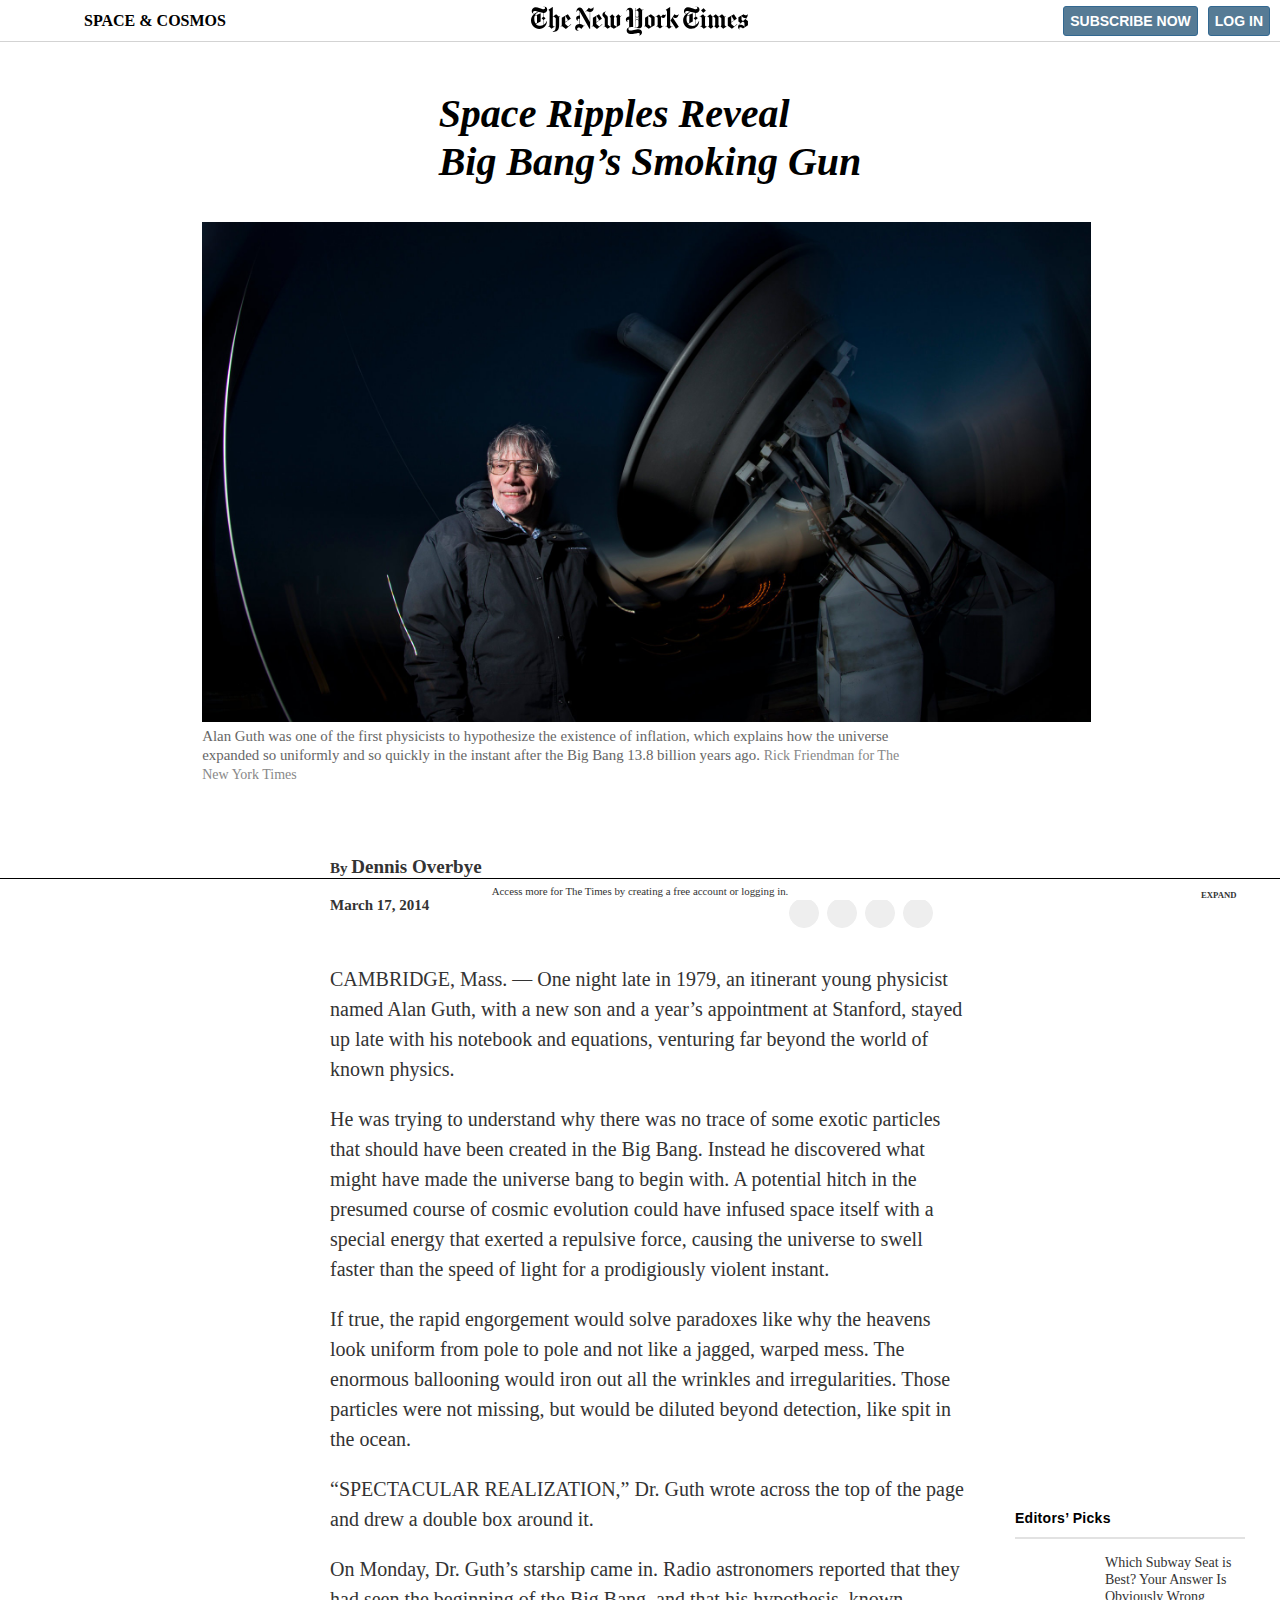
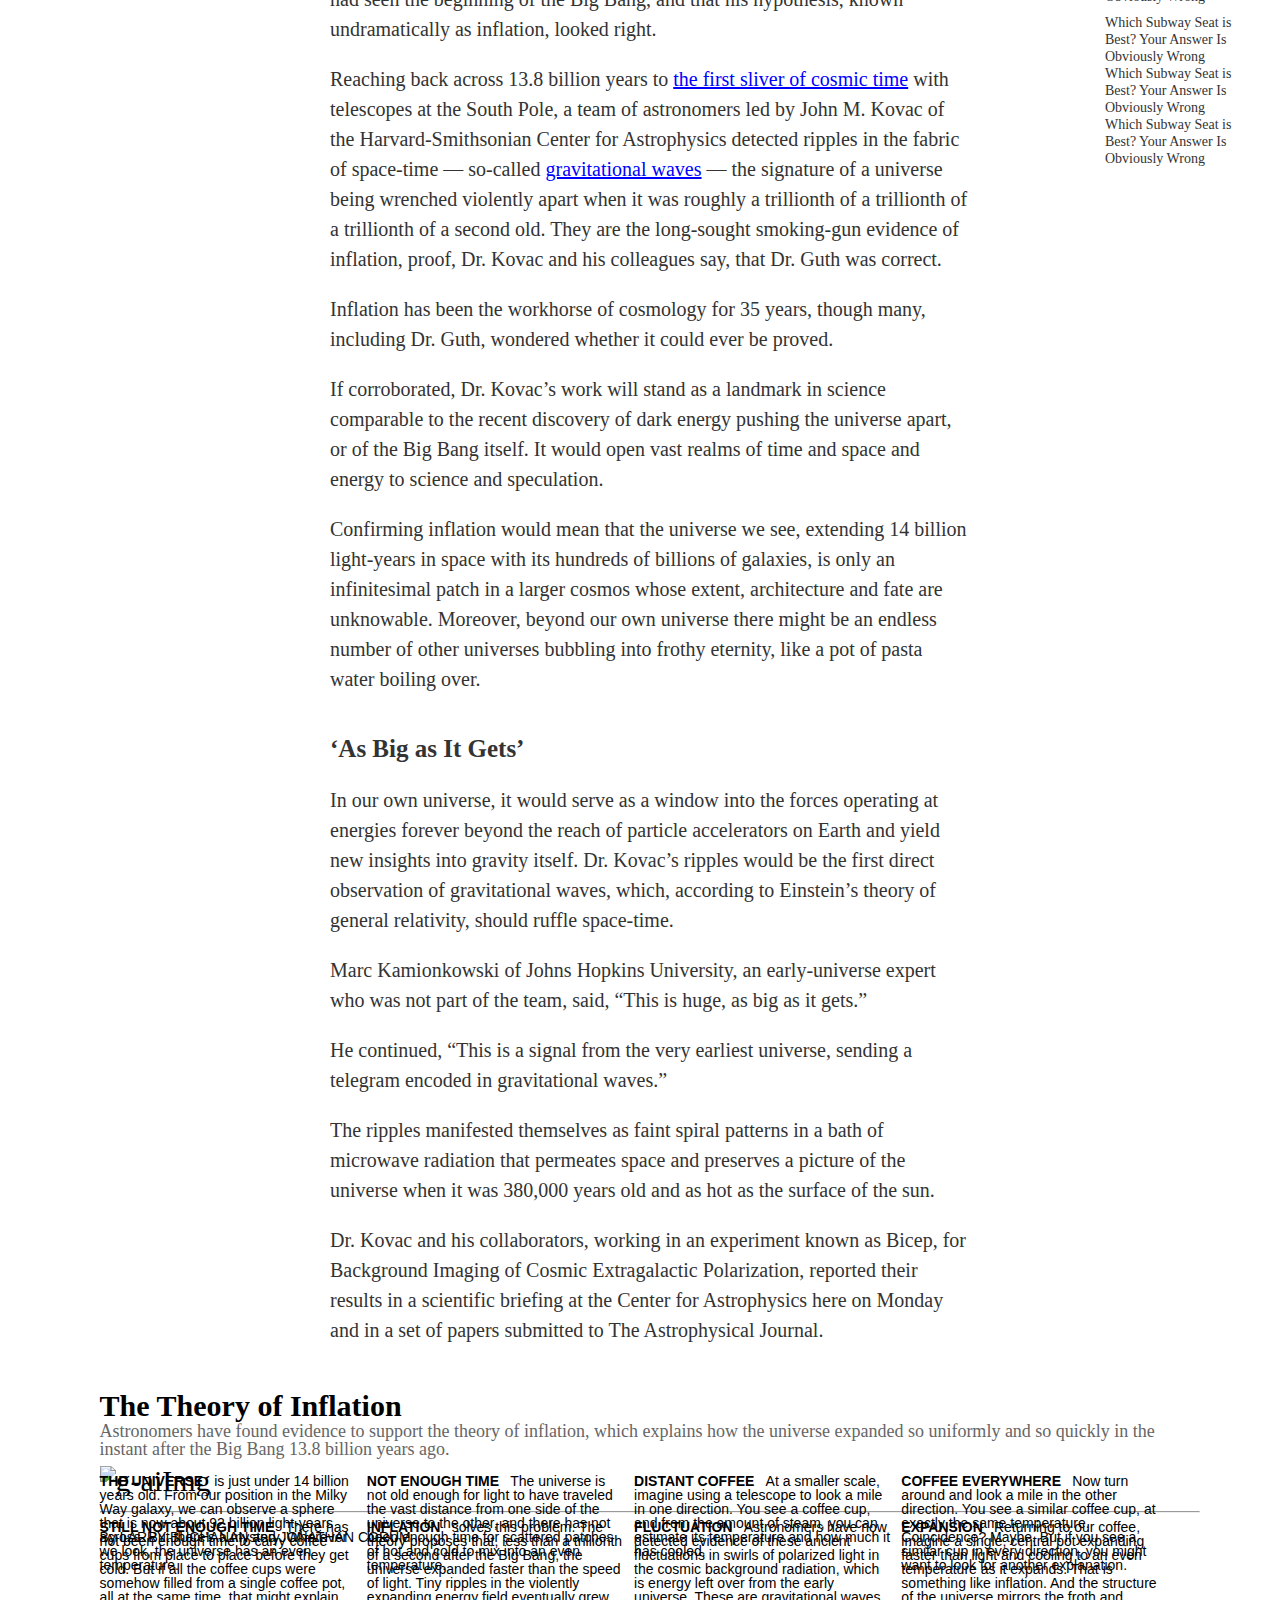
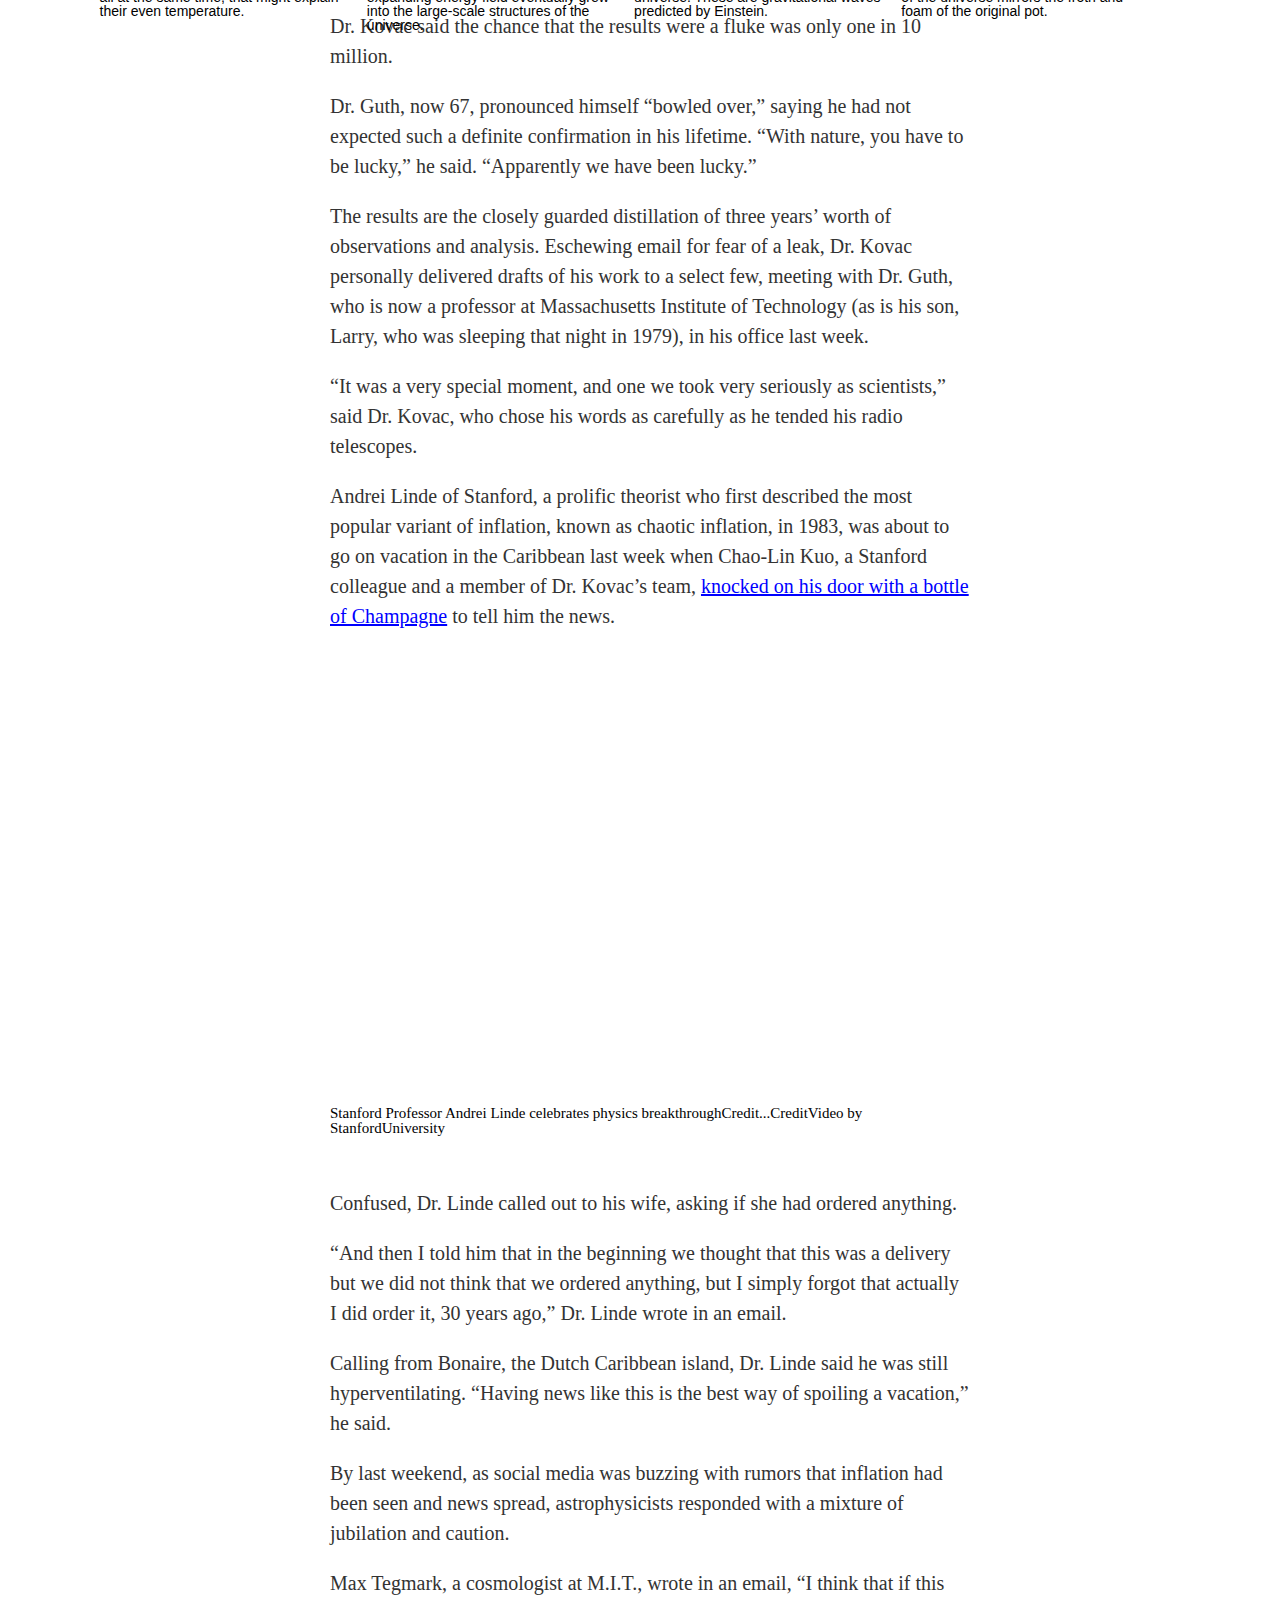
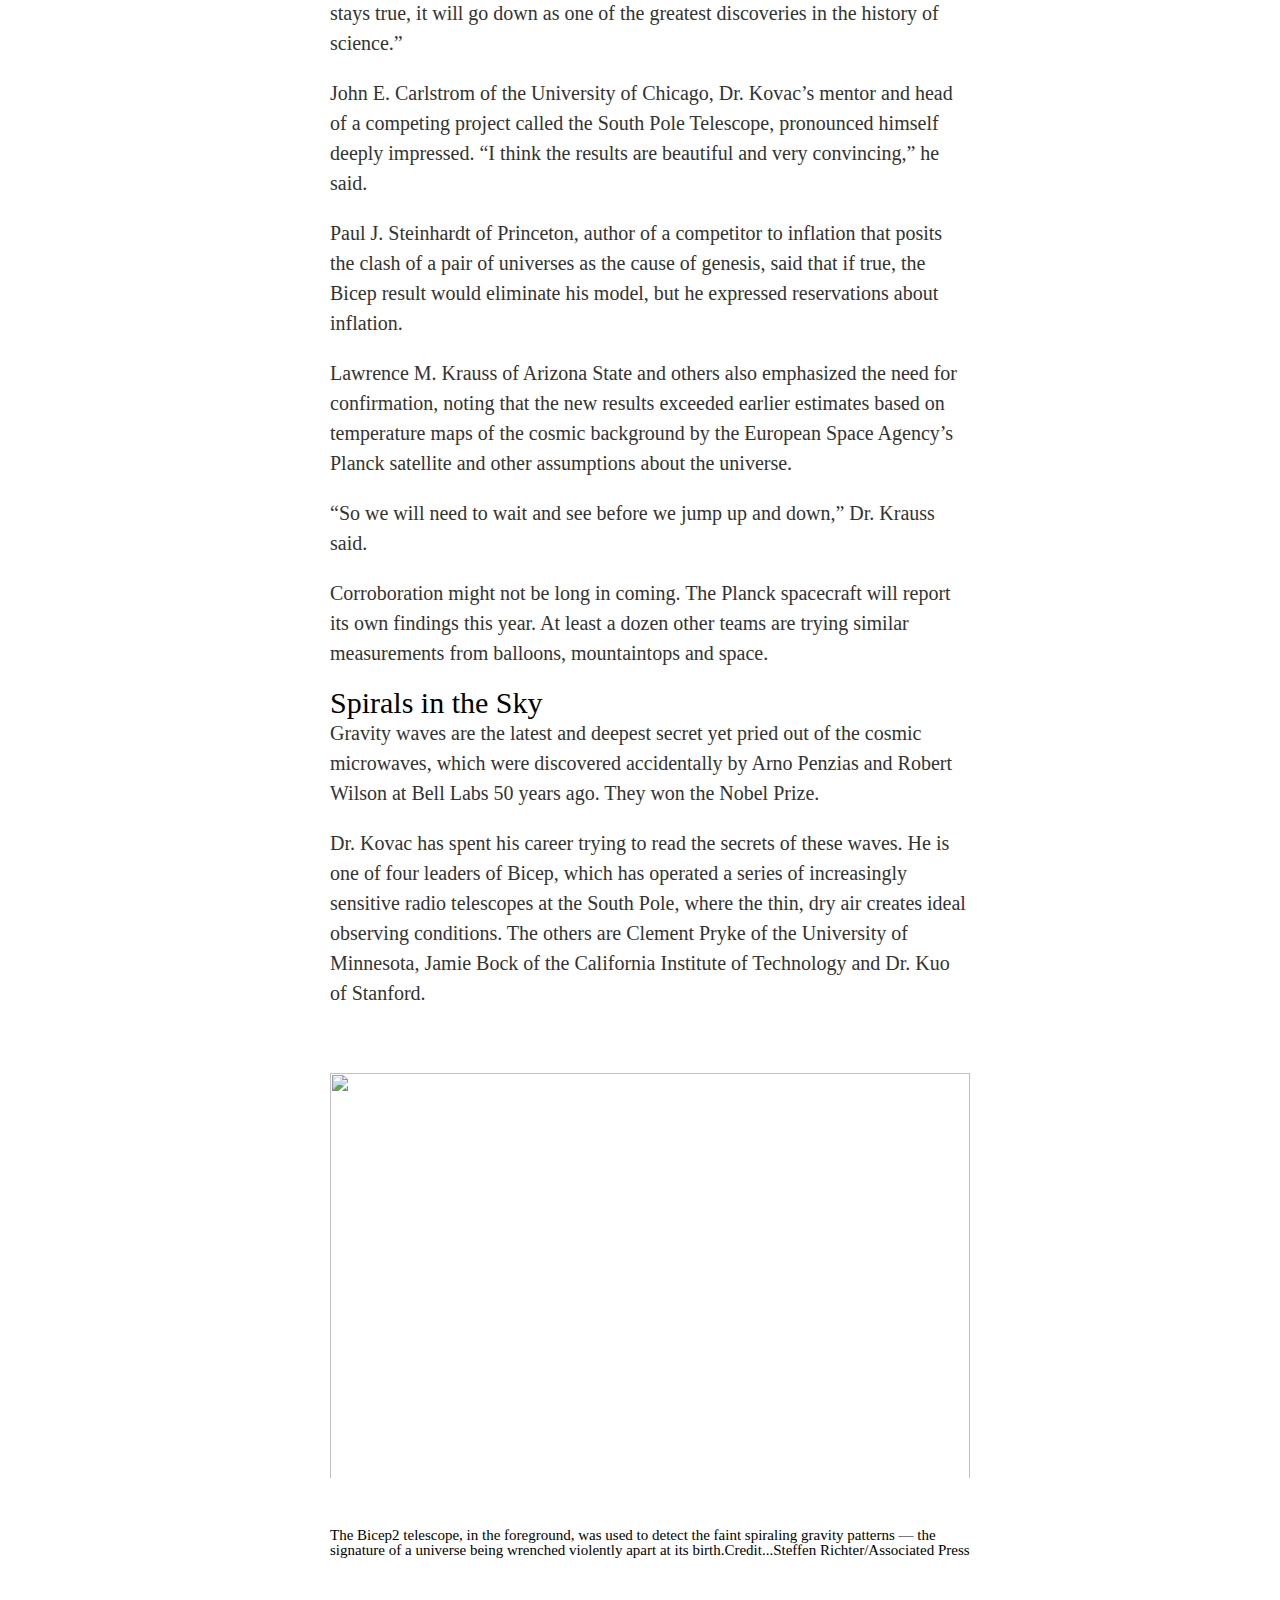
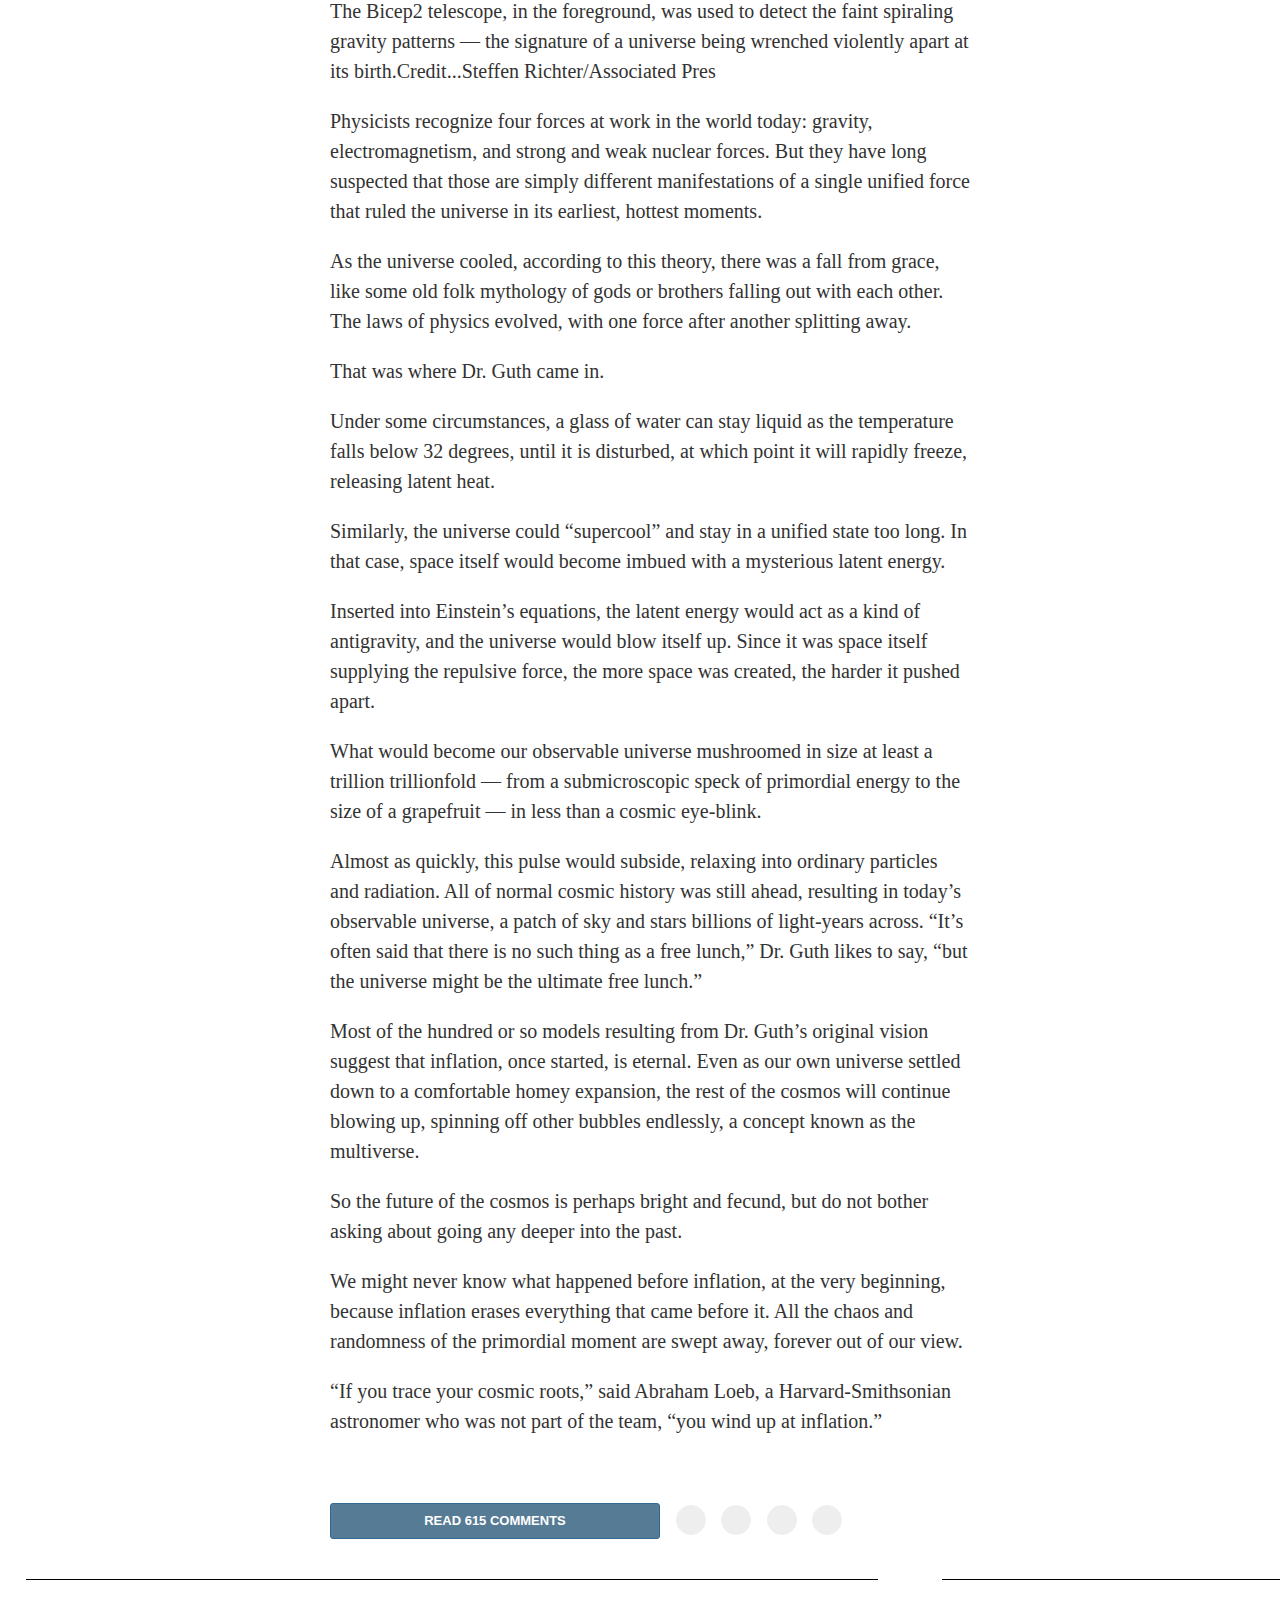
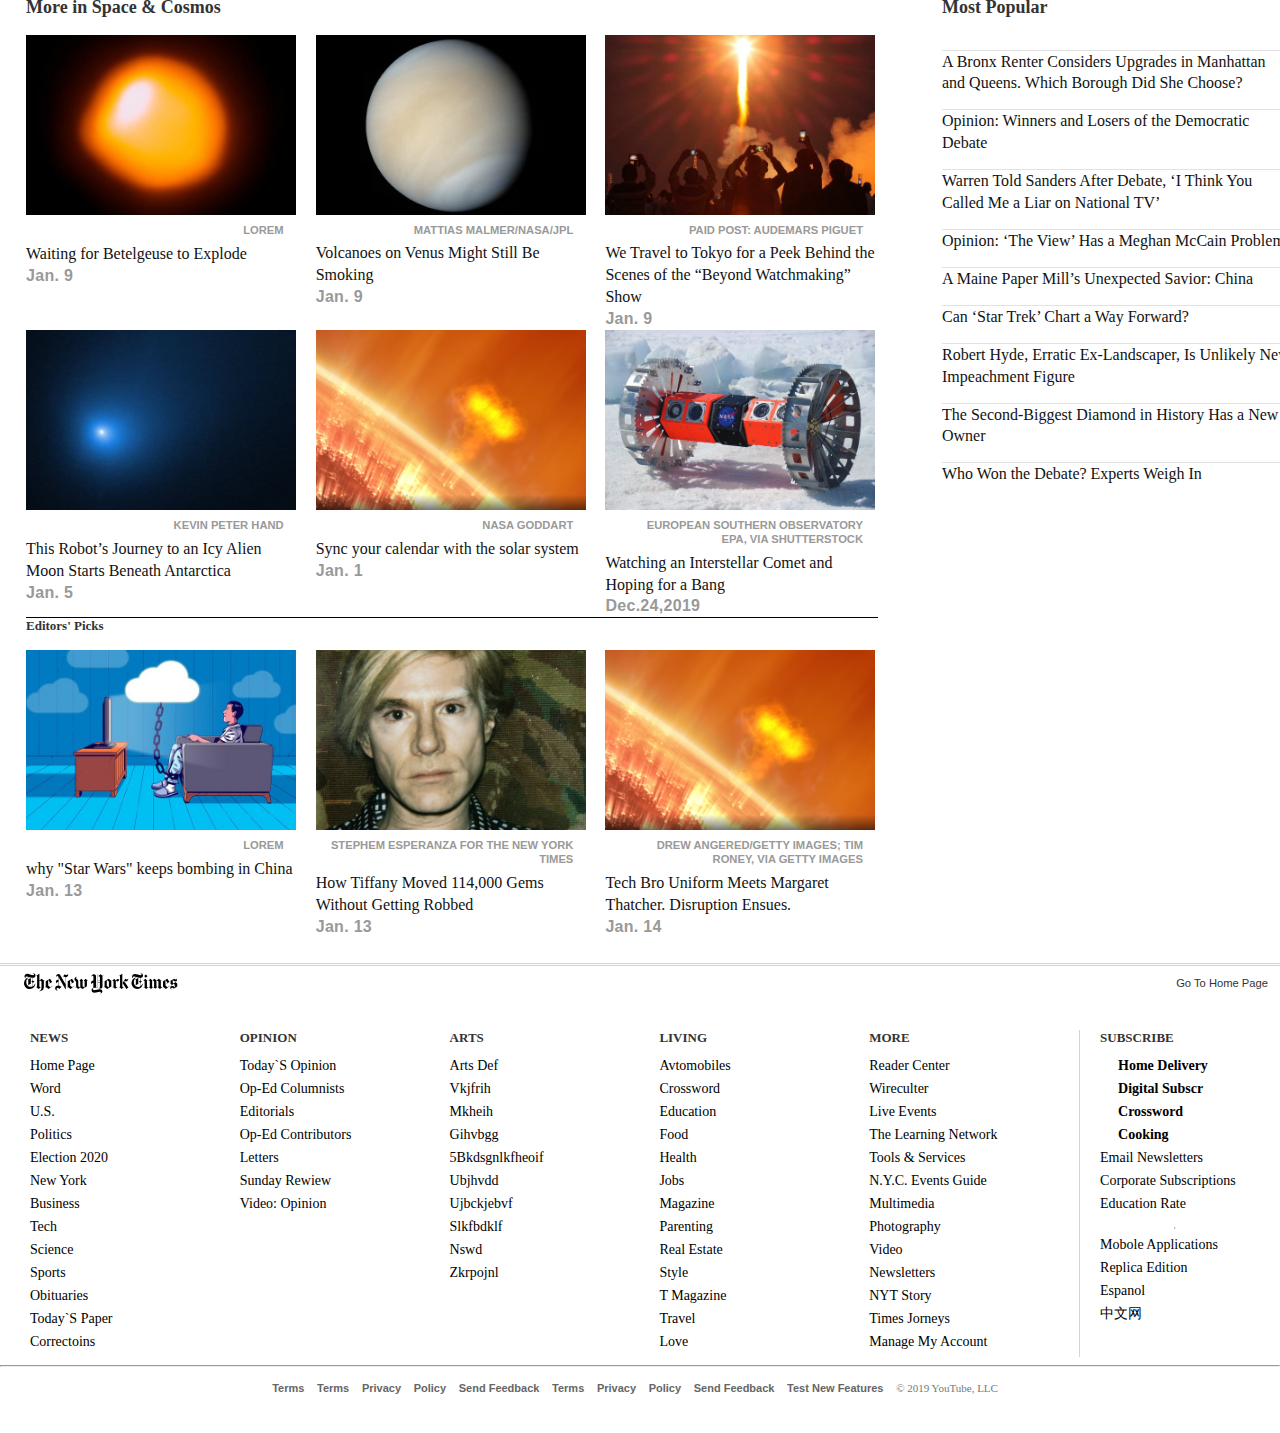
==== commit 4a48eff5: "fixed  HTML errors" ====
--- a/index.html
+++ b/index.html
@@ -153,8 +153,9 @@
 
             <div class="fifth-2">
                 <aside>
-                    <h2 class="fif-2-as"> Editors’ Picks</h2>
+
                     <article class="fi-2-as-1">
+                        <h2 class="fif-2-as"> Editors’ Picks</h2>
                         <div class="asid-rp-6">
                             <img class="asid-rpp-img"
                                 src="https://static01.nyt.com/images/2020/01/03/nyregion/03subwayseats-PRINT/03subwayseats-PRINT-square640-v2.jpg?quality=75&amp;auto=webp&amp;disable=upscale&amp;width=350"
@@ -329,13 +330,12 @@
                             href="#" class="ins-t-all">knocked on his door with a bottle of Champagne</a> to tell him
                         the news.</p>
                 </div>
-                <!--       <div> -->
+               <figure>
                 <iframe src="https://www.youtube.com/embed/ZlfIVEy_YOA">
                 </iframe>
                 <figcaption>Stanford Professor Andrei Linde celebrates physics breakthroughCredit...CreditVideo by
                     StanfordUniversity</figcaption>
-                <!--        </div
-                >  -->
+                </figure>
                 <div>
                     <p class="t-all">Confused, Dr. Linde called out to his wife, asking if she had ordered anything.</p>
 
@@ -385,11 +385,12 @@
                         Technology and Dr. Kuo of Stanford.</p>
 
                 </div>
-                <img src="img/18cosmos-2-jumbo (1).jpg" alt="" class="sec-img">
+                <figure>
+                <img src="img/18cosmos-2-jumbo(1).jpg" alt="" class="sec-img">
                 <figcaption>The Bicep2 telescope, in the foreground, was used to detect the faint spiraling gravity
                     patterns — the signature of a universe being wrenched violently apart at its birth.Credit...Steffen
                     Richter/Associated Press</figcaption>
-
+                </figure>
                 <div>
                     <p class="t-all">The Bicep2 telescope, in the foreground, was used to detect the faint spiraling
                         gravity patterns — the signature of a universe being wrenched violently apart at its
@@ -474,15 +475,14 @@
                             <div class="small-video">
                                 <div class="sw-1"><a
                                         href="https://www.nytimes.com/section/science/space?action=click&module=MoreInSection&pgtype=Article&region=Footer&contentCollection=Space%20&%20Cosmos">
-                                        <figure>
-                                            <div class="sw-1-1">
+                                        <figure class="sw-1-1">
+                                            
                                                 <img src="img/betelgeuse-supernova-fading-promo-1578514311515-threeByTwoSmallAt2X-v4.jpg"
-                                                    alt="supernova" class="sw-1-1-1"
-                                                    href="https://www.nytimes.com/interactive/2020/01/09/science/betelgeuse-supernova-fading.html?action=click&module=MoreIn&pgtype=Article&region=Footer&action=click&module=MoreInSection&pgtype=Article&region=Footer&contentCollection=Space%20&%20Cosmos">
+                                                    alt="supernova" class="sw-1-1-1">
                                                 <figcaption class="sw-1-1-2">
                                                     lorem
                                                 </figcaption>
-                                            </div>
+                                            
                                         </figure>
                                     </a>
                                 </div>
@@ -491,22 +491,21 @@
                                         <h3 class="popular-news-0 popular-news-1">Waiting for Betelgeuse to Explode</h3>
                                     </a>
                                     <span class="hz">
-                                        <time data-testid="todays-date" aria-label="January 9">Jan. 9</time>
+                                        Jan. 9
                                     </span>
                                 </div>
                             </div>
                             <div class="small-video">
                                 <div class="sw-1"><a href="#">
-                                        <figure>
-                                            <div class="sw-1-1">
+                                        <figure class="sw-1-1">
+                                          
                                                 <img src="img/09TB-VENUS1-threeByTwoSmallAt2X.jpg" alt="venus"
-                                                    class="sw-1-1-1"
-                                                    href="https://www.nytimes.com/2020/01/09/science/venus-volcanoes-active.html?action=click&module=MoreIn&pgtype=Article&region=Footer&action=click&module=MoreInSection&pgtype=Article&region=Footer&contentCollection=Space%20&%20Cosmos">
+                                                    class="sw-1-1-1">
                                                 <figcaption class="sw-1-1-2">
                                                     Mattias Malmer/NASA/JPL
                                                 </figcaption>
 
-                                            </div>
+                                          
                                         </figure>
                                     </a>
                                 </div>
@@ -516,22 +515,21 @@
                                             Smoking</h3>
                                     </a>
                                     <span class="hz">
-                                        <time data-testid="todays-date" aria-label="January 9">Jan. 9</time>
+                                        Jan. 9
                                     </span>
                                 </div>
                             </div>
                             <div class="small-video">
                                 <div class="sw-1"><a
                                         href="https://www.nytimes.com/paidpost/audemars-piguet/beyond-watchmaking.html?cpv_ap_id=50035063&sr_source=lift_morein&tbs_nyt=2019-Nov-nytnative_morein">
-                                        <figure>
-                                            <div class="sw-1-1">
-                                                <img src="img/rocketX.jpg" alt="rocks" class="sw-1-1-1"
-                                                    href="https://www.nytimes.com/paidpost/audemars-piguet/beyond-watchmaking.html?cpv_ap_id=50035063&sr_source=lift_morein&tbs_nyt=2019-Nov-nytnative_morein">
+                                        <figure class="sw-1-1">
+                                            
+                                                <img src="img/rocketX.jpg" alt="rocks" class="sw-1-1-1">
                                                 <figcaption class="sw-1-1-2">
                                                     PAID POST: AUDEMARS PIGUET
                                                 </figcaption>
 
-                                            </div>
+                                           
                                         </figure>
                                     </a>
                                 </div>
@@ -541,7 +539,7 @@
                                         </h3>
                                     </a>
                                     <span class="hz">
-                                        <time data-testid="todays-date" aria-label="January 9">Jan. 9</time>
+                                        Jan. 9
                                     </span>
                                 </div>
                             </div>
@@ -550,15 +548,14 @@
                             <div class="small-video">
                                 <div class="sw-1"><a
                                         href="https://www.nytimes.com/2020/01/05/science/europa-rover-antarctica.html?action=click&module=MoreIn&pgtype=Article&region=Footer&action=click&module=MoreInSection&pgtype=Article&region=Footer&contentCollection=Space%20&%20Cosmos">
-                                        <figure>
-                                            <div class="sw-1-1">
+                                        <figure class="sw-1-1">
+                                            
                                                 <img src="img/24COMET-threeByTwoSmallAt2X.jpg" alt="nasa bot"
-                                                    class="sw-1-1-1"
-                                                    href="https://www.nytimes.com/2020/01/05/science/europa-rover-antarctica.html?action=click&module=MoreIn&pgtype=Article&region=Footer&action=click&module=MoreInSection&pgtype=Article&region=Footer&contentCollection=Space%20&%20Cosmos">
+                                                    class="sw-1-1-1">
                                                 <figcaption class="sw-1-1-2">
                                                     Kevin Peter Hand
                                                 </figcaption>
-                                            </div>
+                                            
                                         </figure>
                                     </a>
                                 </div>
@@ -567,22 +564,21 @@
                                             Moon Starts Beneath Antarctica</h3>
                                     </a>
                                     <span class="hz">
-                                        <time data-testid="todays-date" aria-label="January 5">Jan. 5</time>
+                                        Jan. 5
                                     </span>
                                 </div>
                             </div>
                             <div class="small-video">
                                 <div class="sw-1"><a
                                         href="https://www.nytimes.com/interactive/2020/science/2020-astronomy-space-calendar.html?action=click&module=MoreIn&pgtype=Article&region=Footer&action=click&module=MoreInSection&pgtype=Article&region=Footer&contentCollection=Space%20&%20Cosmos">
-                                        <figure>
-                                            <div class="sw-1-1">
+                                        <figure class="sw-1-1">
+                                            
                                                 <img src="img/04SUN1-threeByTwoSmallAt2X.png" alt="solar system"
-                                                    class="sw-1-1-1"
-                                                    href="https://www.nytimes.com/interactive/2020/science/2020-astronomy-space-calendar.html?action=click&module=MoreIn&pgtype=Article&region=Footer&action=click&module=MoreInSection&pgtype=Article&region=Footer&contentCollection=Space%20&%20Cosmos">
+                                                    class="sw-1-1-1">
                                                 <figcaption class="sw-1-1-2">
                                                     Nasa Goddart
                                                 </figcaption>
-                                            </div>
+                                            
                                         </figure>
                                     </a>
                                 </div>
@@ -591,22 +587,21 @@
                                             system</h3>
                                     </a>
                                     <span class="hz">
-                                        <time data-testid="todays-date" aria-label="January 1">Jan. 1</time>
+                                        Jan. 1
                                     </span>
                                 </div>
                             </div>
                             <div class="small-video">
                                 <div class="sw-1"><a
                                         href="https://www.nytimes.com/2019/12/24/science/interstellar-comet-christmas.html?action=click&module=MoreIn&pgtype=Article&region=Footer&action=click&module=MoreInSection&pgtype=Article&region=Footer&contentCollection=Space%20&%20Cosmos">
-                                        <figure>
-                                            <div class="sw-1-1">
+                                        <figure class="sw-1-1">
+                                          
                                                 <img src="img/05SCI-EUROPA4-threeByTwoSmallAt2X.jpg" alt="star"
-                                                    class="sw-1-1-1"
-                                                    href="https://www.nytimes.com/2019/12/24/science/interstellar-comet-christmas.html?action=click&module=MoreIn&pgtype=Article&region=Footer&action=click&module=MoreInSection&pgtype=Article&region=Footer&contentCollection=Space%20&%20Cosmos">
+                                                    class="sw-1-1-1">
                                                 <figcaption class="sw-1-1-2">
                                                     European Southern Observatory EPA, via Shutterstock
                                                 </figcaption>
-                                            </div>
+                                           
                                         </figure>
                                     </a>
                                 </div>
@@ -615,7 +610,7 @@
                                             Hoping for a Bang</h3>
                                     </a>
                                     <span class="hz">
-                                        <time data-testid="todays-date" aria-label="Dec.24"> Dec.24,2019</time>
+                                        Dec.24,2019
                                     </span>
                                 </div>
                             </div>
@@ -630,14 +625,14 @@
                         <div class="small-video">
                             <div class="sw-1"><a
                                     href="https://www.nytimes.com/2020/01/14/movies/star-wars-china.html?algo=bandit-story&fellback=false&imp_id=670247723&imp_id=326380377&action=click&module=editorsPicks&pgtype=Article&region=Footer">
-                                    <figure>
-                                        <div class="sw-1-1">
+                                    <figure class="sw-1-1">
+                                       
                                             <img src="img/15Techfix-illo-threeByTwoSmallAt2X.jpg"
                                                 alt="starwars in china" class="sw-1-1-1">
                                             <figcaption class="sw-1-1-2">
                                                 lorem
                                             </figcaption>
-                                        </div>
+                                        
                                     </figure>
                                 </a>
                             </div>
@@ -647,22 +642,21 @@
                                     </h3>
                                 </a>
                                 <span class="hz">
-                                    <time data-testid="todays-date" aria-label="January 9">Jan. 13</time>
+                                    Jan. 13
                                 </span>
                             </div>
                         </div>
                         <div class="small-video">
                             <div class="sw-1"><a
                                     href="https://www.nytimes.com/2020/01/13/nyregion/tiffanys-store-closing.html">
-                                    <figure>
-                                        <div class="sw-1-1">
+                                    <figure class="sw-1-1">
+                                       
                                             <img src="img/14warholphoto-review1-threeByTwoSmallAt2X.jpg" alt=""
-                                                class="sw-1-1-1"
-                                                href="https://www.nytimes.com/2020/01/13/nyregion/tiffanys-store-closing.html">
+                                                class="sw-1-1-1">
                                             <figcaption class="sw-1-1-2">
                                                 Stephem Esperanza for The New York Times
                                             </figcaption>
-                                        </div>
+                                        
                                     </figure>
                                 </a>
                             </div>
@@ -672,21 +666,20 @@
                                         Getting Robbed</h3>
                                 </a>
                                 <span class="hz">
-                                    <time data-testid="todays-date" aria-label="January 9">Jan. 13</time>
+                                    Jan. 13
                                 </span>
                             </div>
                         </div>
                         <div class="small-video">
                             <div class="sw-1"><a
                                     href="https://www.nytimes.com/2020/01/14/style/Patagonia-vest-margaret-thatcher-art.html">
-                                    <figure>
-                                        <div class="sw-1-1">
-                                            <img src="img/04SUN1-threeByTwoSmallAt2X.png" alt="" class="sw-1-1-1"
-                                                href="https://www.nytimes.com/2020/01/14/style/Patagonia-vest-margaret-thatcher-art.html">
+                                    <figure class="sw-1-1">
+                                        
+                                            <img src="img/04SUN1-threeByTwoSmallAt2X.png" alt="" class="sw-1-1-1">
                                             <figcaption class="sw-1-1-2">
                                                 Drew Angered/Getty images; Tim Roney, Via Getty images
                                             </figcaption>
-                                        </div>
+                                      
                                     </figure>
                                 </a>
                             </div>
@@ -696,7 +689,7 @@
                                         Disruption Ensues.</h3>
                                 </a>
                                 <span class="hz">
-                                    <time data-testid="todays-date" aria-label="January 9">Jan. 14</time>
+                                    Jan. 14
                                 </span>
                             </div>
                         </div>
@@ -787,7 +780,7 @@
 
     <footer>
         <div class="f0">
-            <img src="img/NewYorkTimes.svg" class="f0-img">
+            <img src="img/NewYorkTimes.svg" alt="logo" class="f0-img">
             <a href="#" class="homepage">Go to Home Page</a>
         </div>
         <div class="f1">
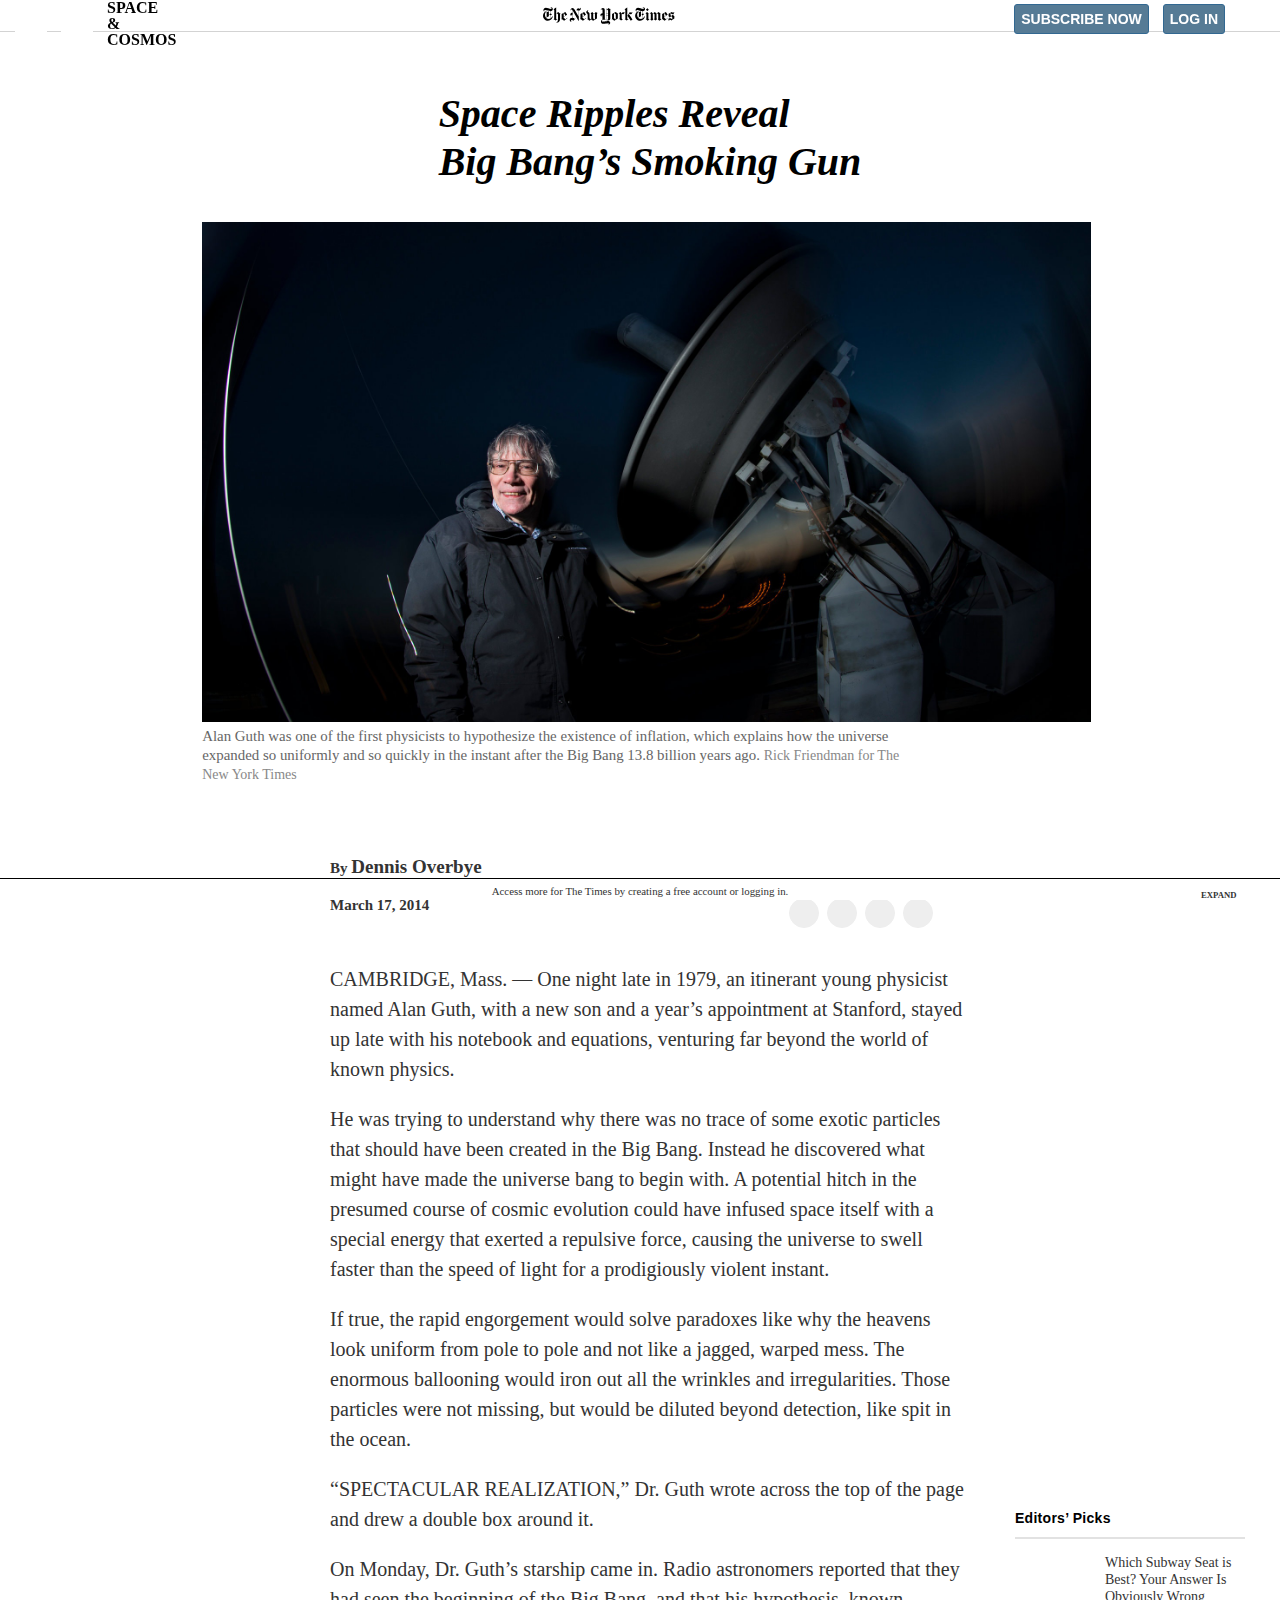
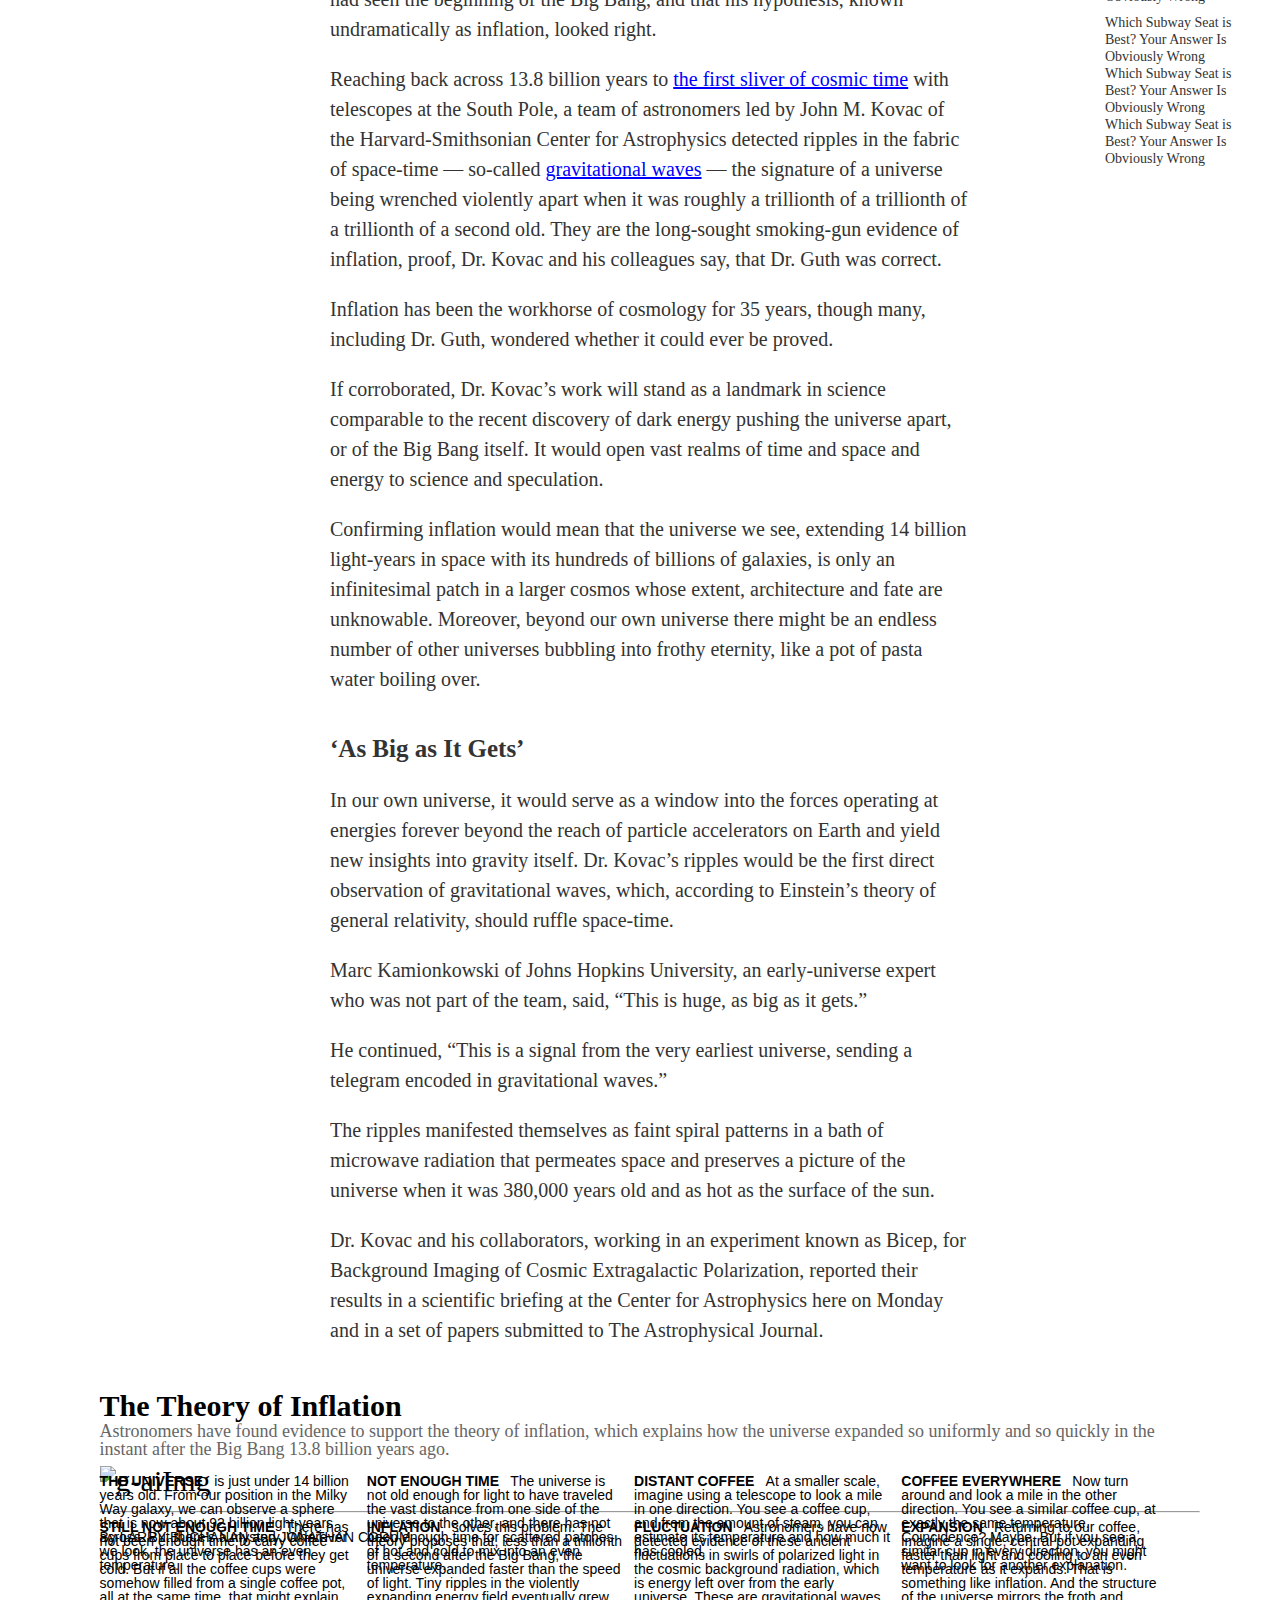
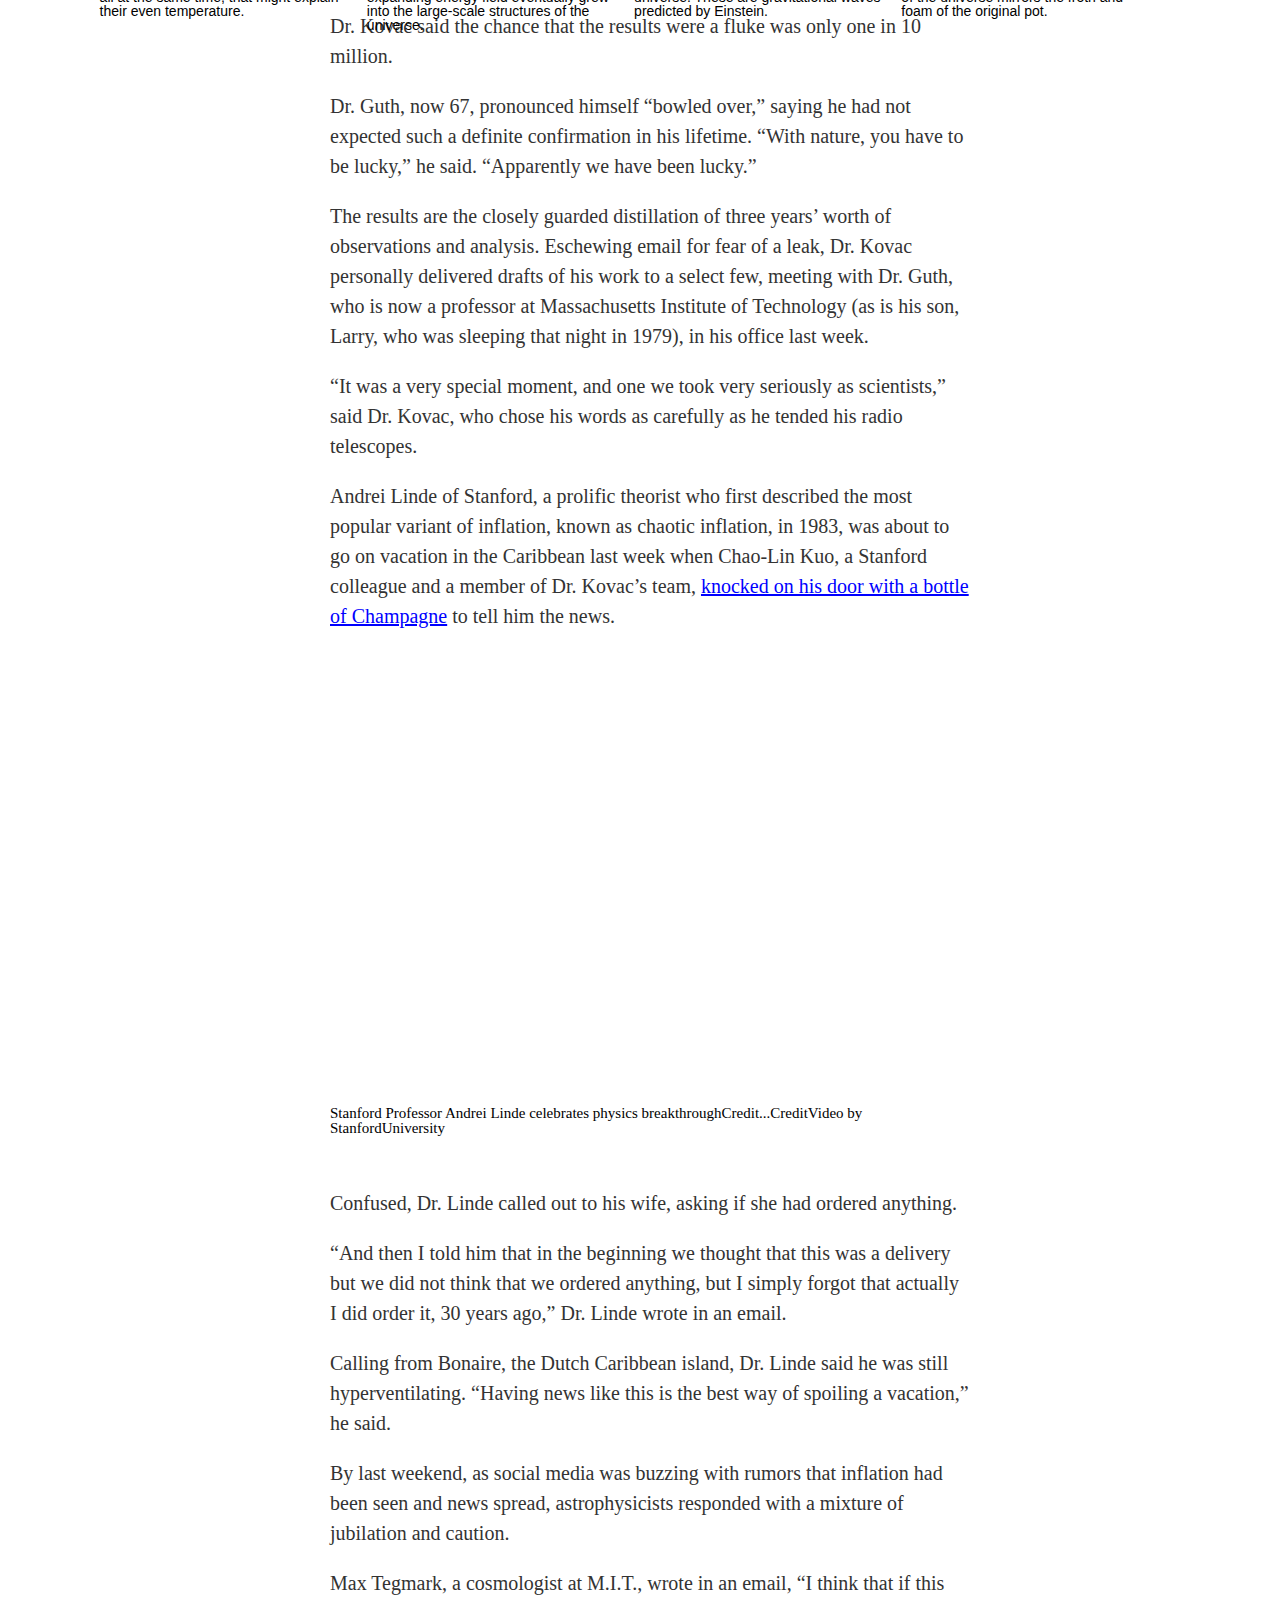
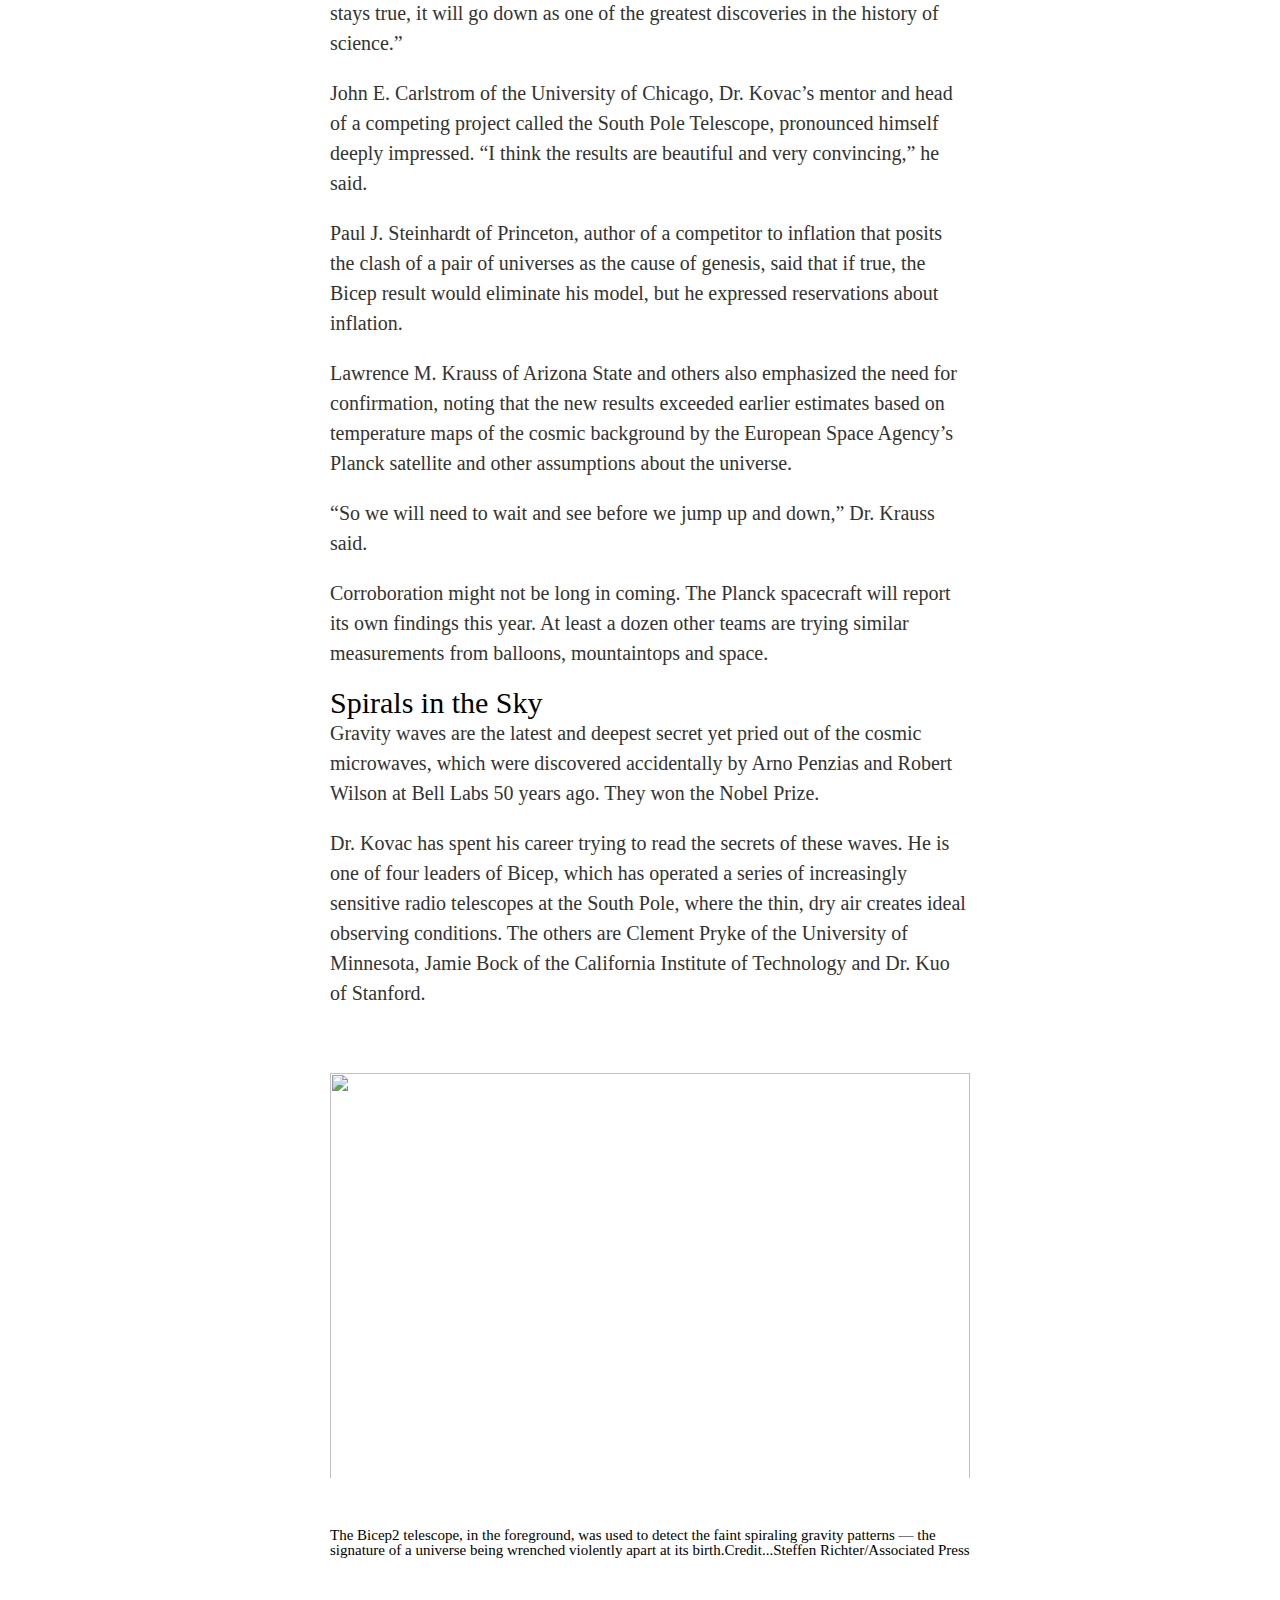
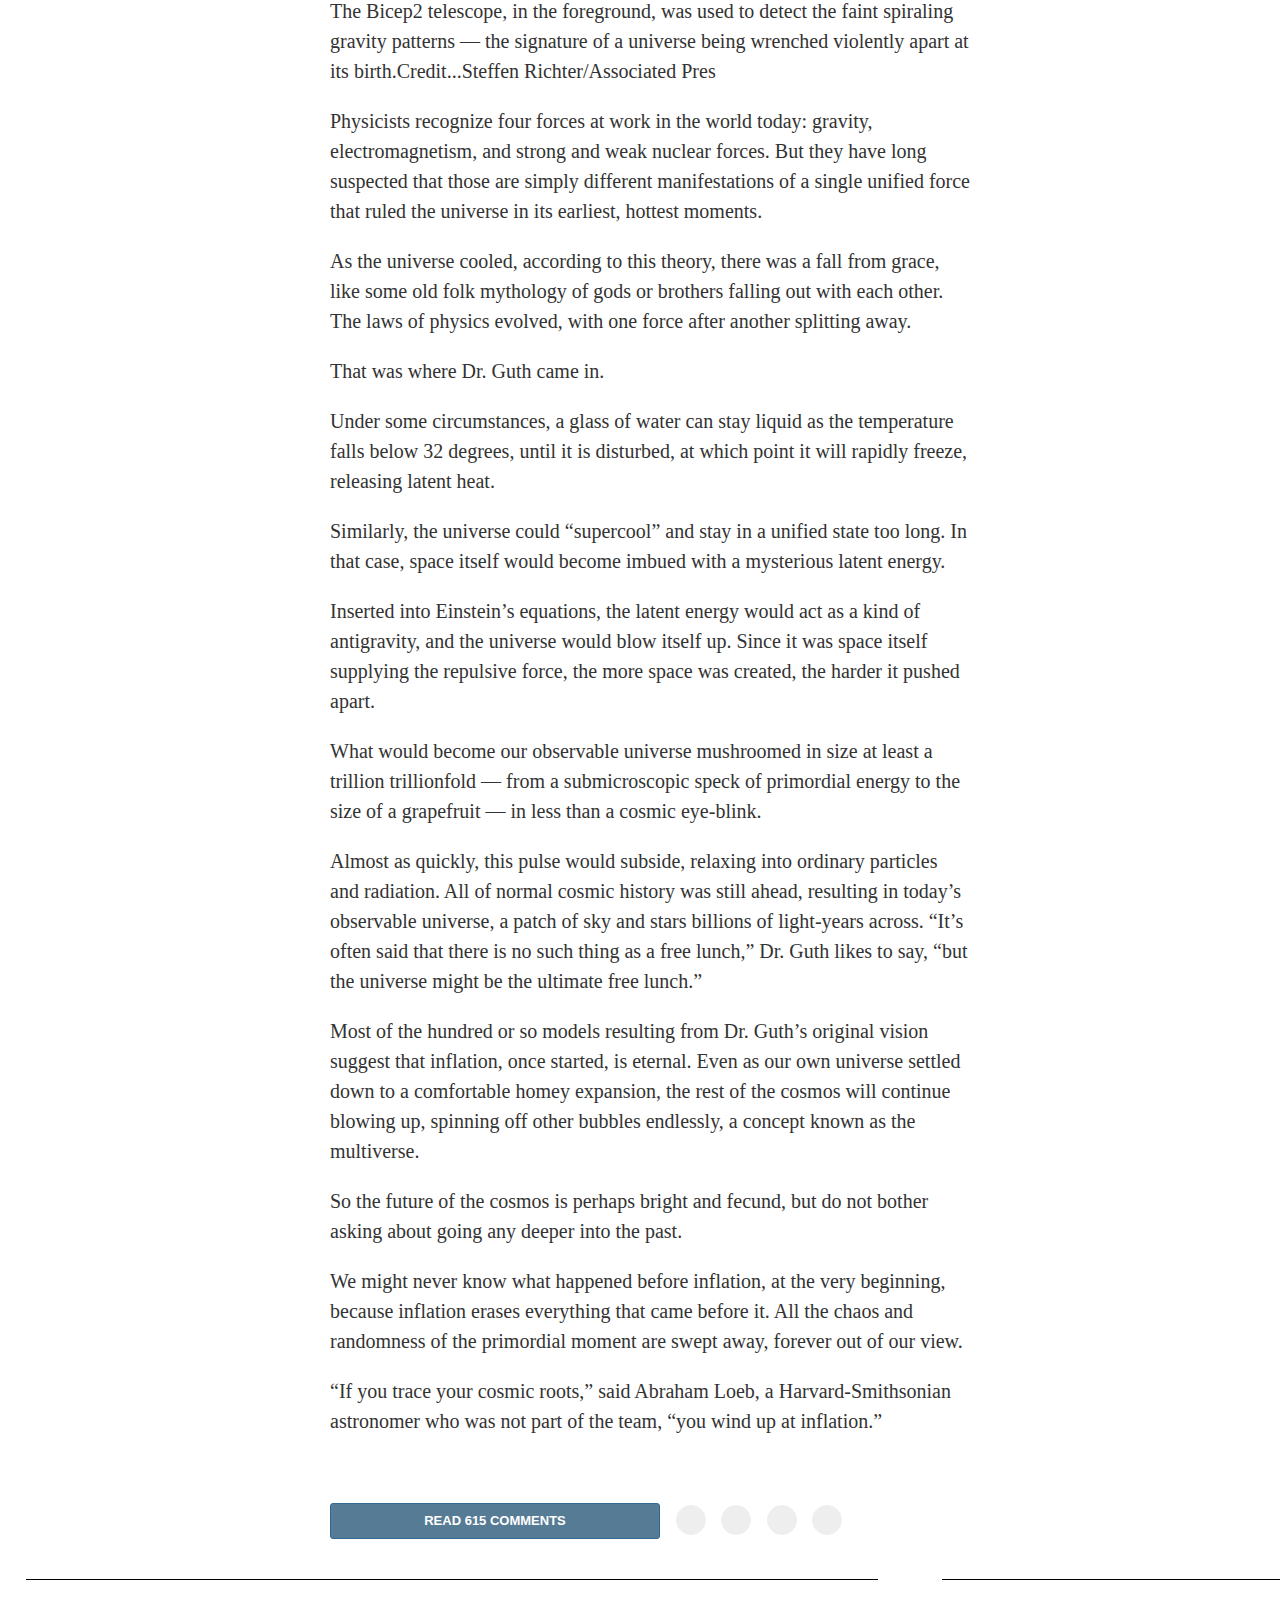
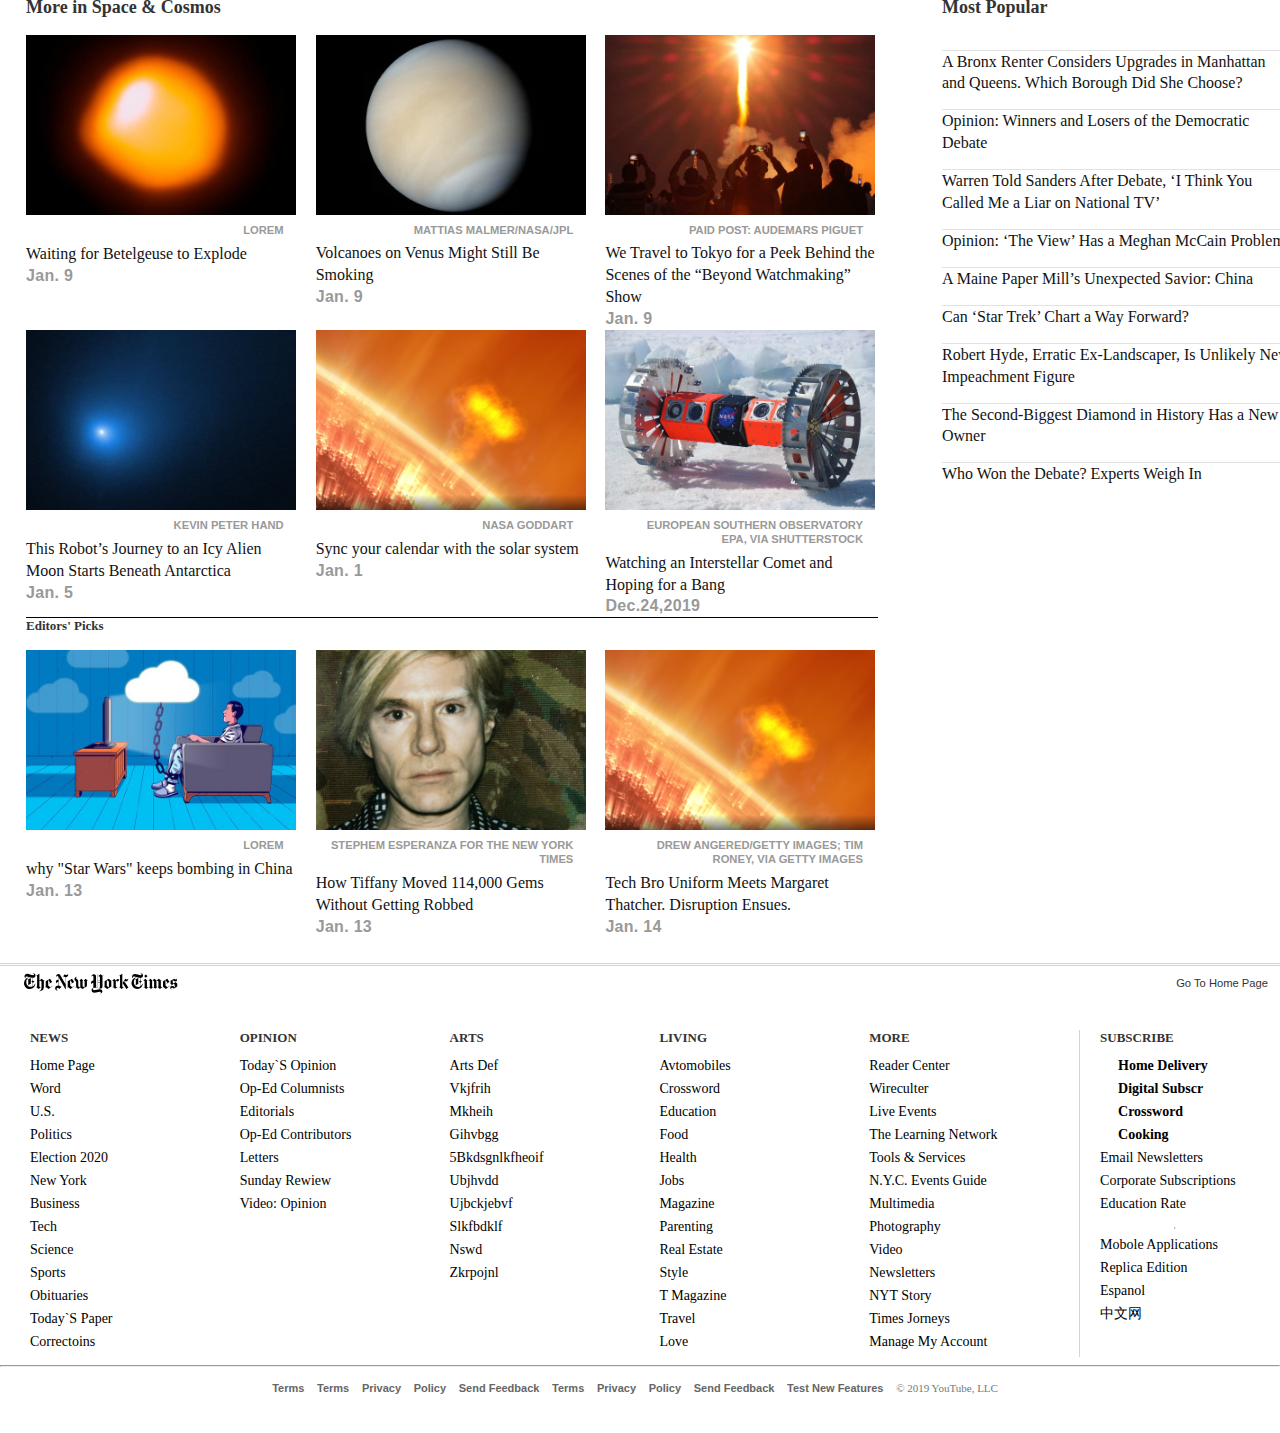
==== commit 87bdea65: "changed headers styles" ====
--- a/index.html
+++ b/index.html
@@ -15,8 +15,7 @@
 
 <body>
     <header>
-        <nav>
-            <div class="navcontainer">
+        <nav class="navcontainer">
                 <div class="lefthead">
                     <button class="leftbtn"><i class="fas fa-bars"></i></button>
                     <button class="leftbtn"><i class="fas fa-search"></i></button>
@@ -32,8 +31,7 @@
                     <button class="btn">SUBSCRIBE NOW</button>
                     <button class="btn">LOG IN</button>
                 </div>
-            </div>
-        </nav>
+      </nav>
     </header>
 
     <div class="flex-container">
--- a/style.css
+++ b/style.css
@@ -7,21 +7,36 @@
     position: fixed;
     width: 100%;
     height: 2em;
-    /*   border: 1px solid black; */
+    margin: 0;
+    padding: 0 15px;
+    border-bottom: 1px solid lightgray;
+    background: white;
     z-index: 100;
 }
-
+nav {
+    width: 100%;
+    position: relative;
+}
+nav:nth-child(3) {
+    display: inline-block;
+}
+.lefthead {
+    position: absolute;
+    display: inline-block;
+    left: 0;
+}
+
+/*
 nav {
     height: 42px;
     width: 100%;
     position: fixed;
-    border-bottom: 1px solid lightgray;
-    background: white;
+    
 }
 
 .navcontainer {
     display: flex;
-    /*   align-items: center;  */
+      align-items: center;  
     justify-content: space-between;
     max-width: 1600px;
     height: inherit;
@@ -29,18 +44,36 @@
     box-sizing: content-box;
 }
 
+
 .navcontainer>* {
     flex: 1;
     display: flex;
     align-items: center;
 }
-
+*/
+#space {
+    height: 100%;
+  width: 30px;
+  display: inline-block;
+  margin-right: 12px;
+}
+.centerhead {
+    display: inline-block;
+  width: 195px;
+  height: 25.64px;
+  position: absolute;
+  margin-left: auto;
+  margin-right: auto;
+  margin-top: 7px;
+  left: 0;
+  right: 0;
+}
 .righthead {
-    justify-content: flex-end;
-}
-
-.centerhead {
-    justify-content: center;
+    display: inline-block;
+  margin-right: 30px;
+  position: absolute;
+  right: 0;
+  padding-top: 4px;
 }
 
 .lefthead>button:hover {
@@ -71,6 +104,7 @@
 }
 
 #space .space1 {
+   
     text-decoration: none;
     color: black;
     cursor: pointer;
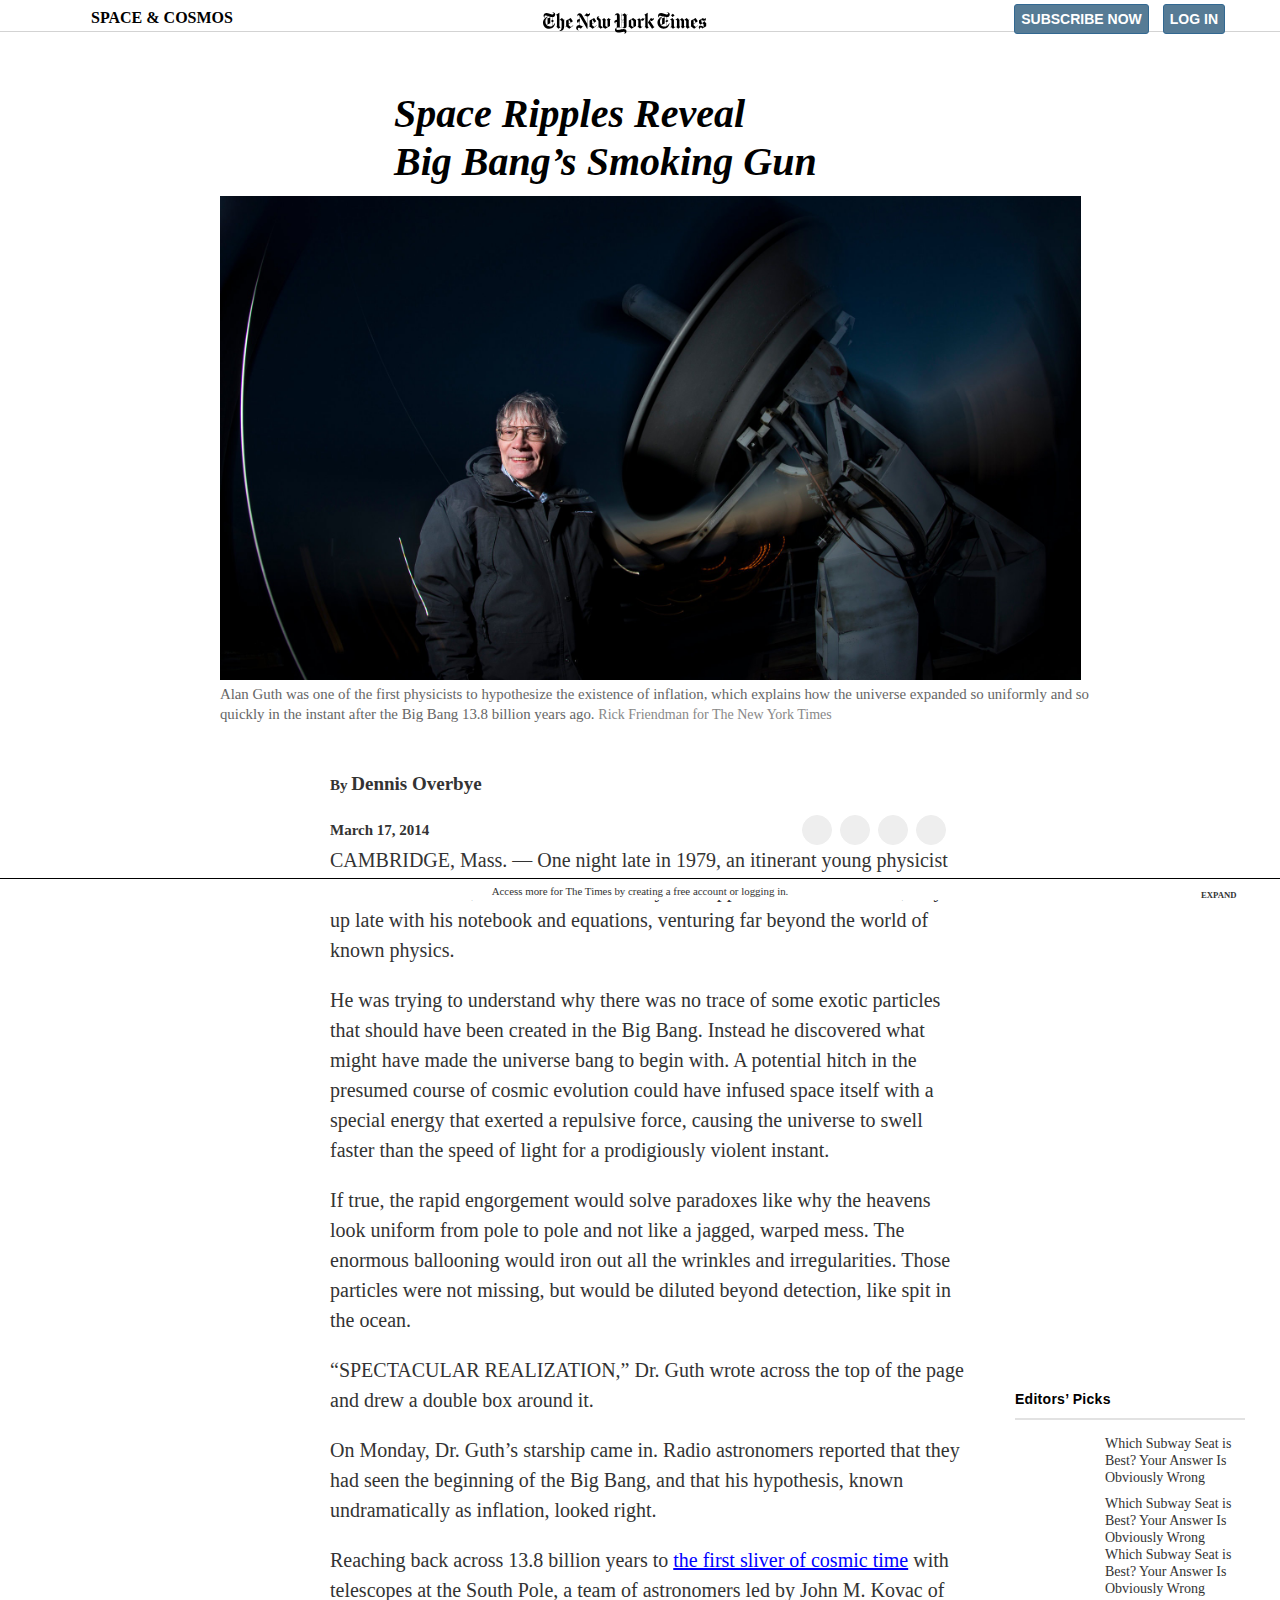
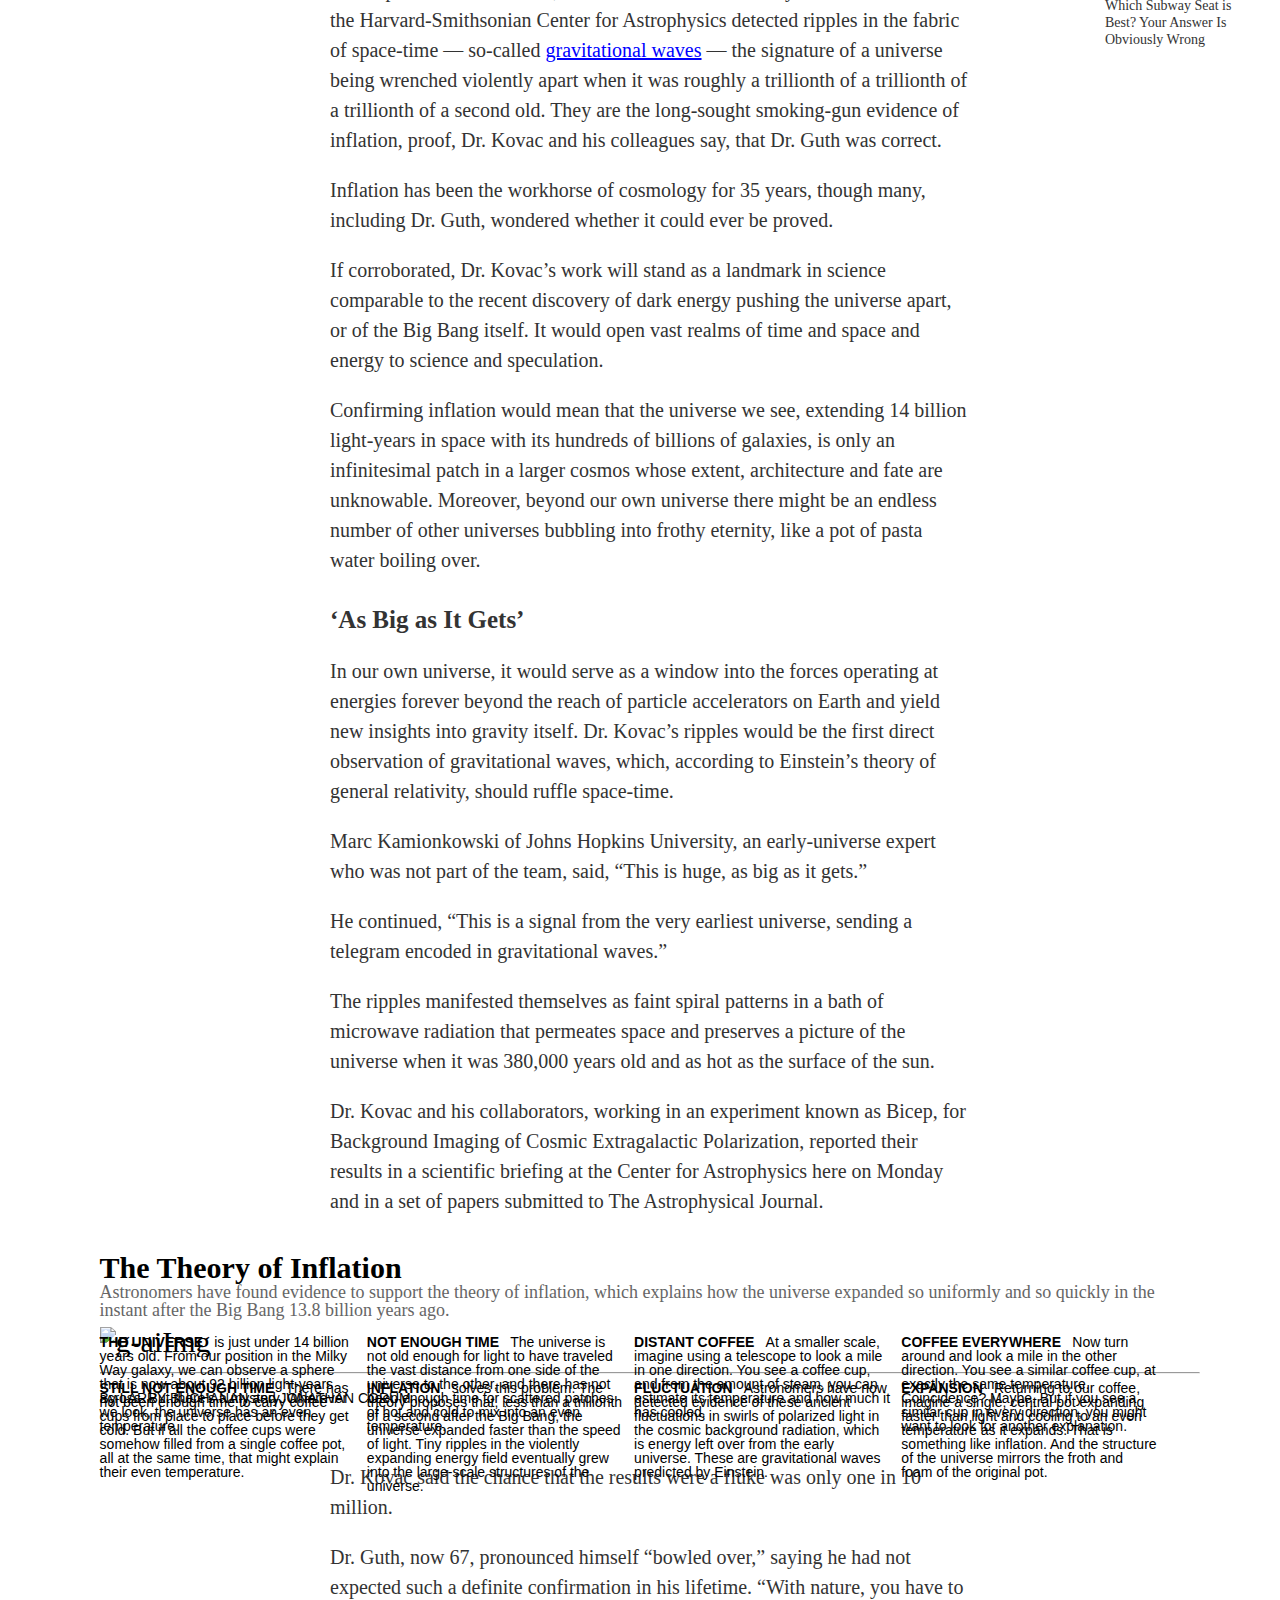
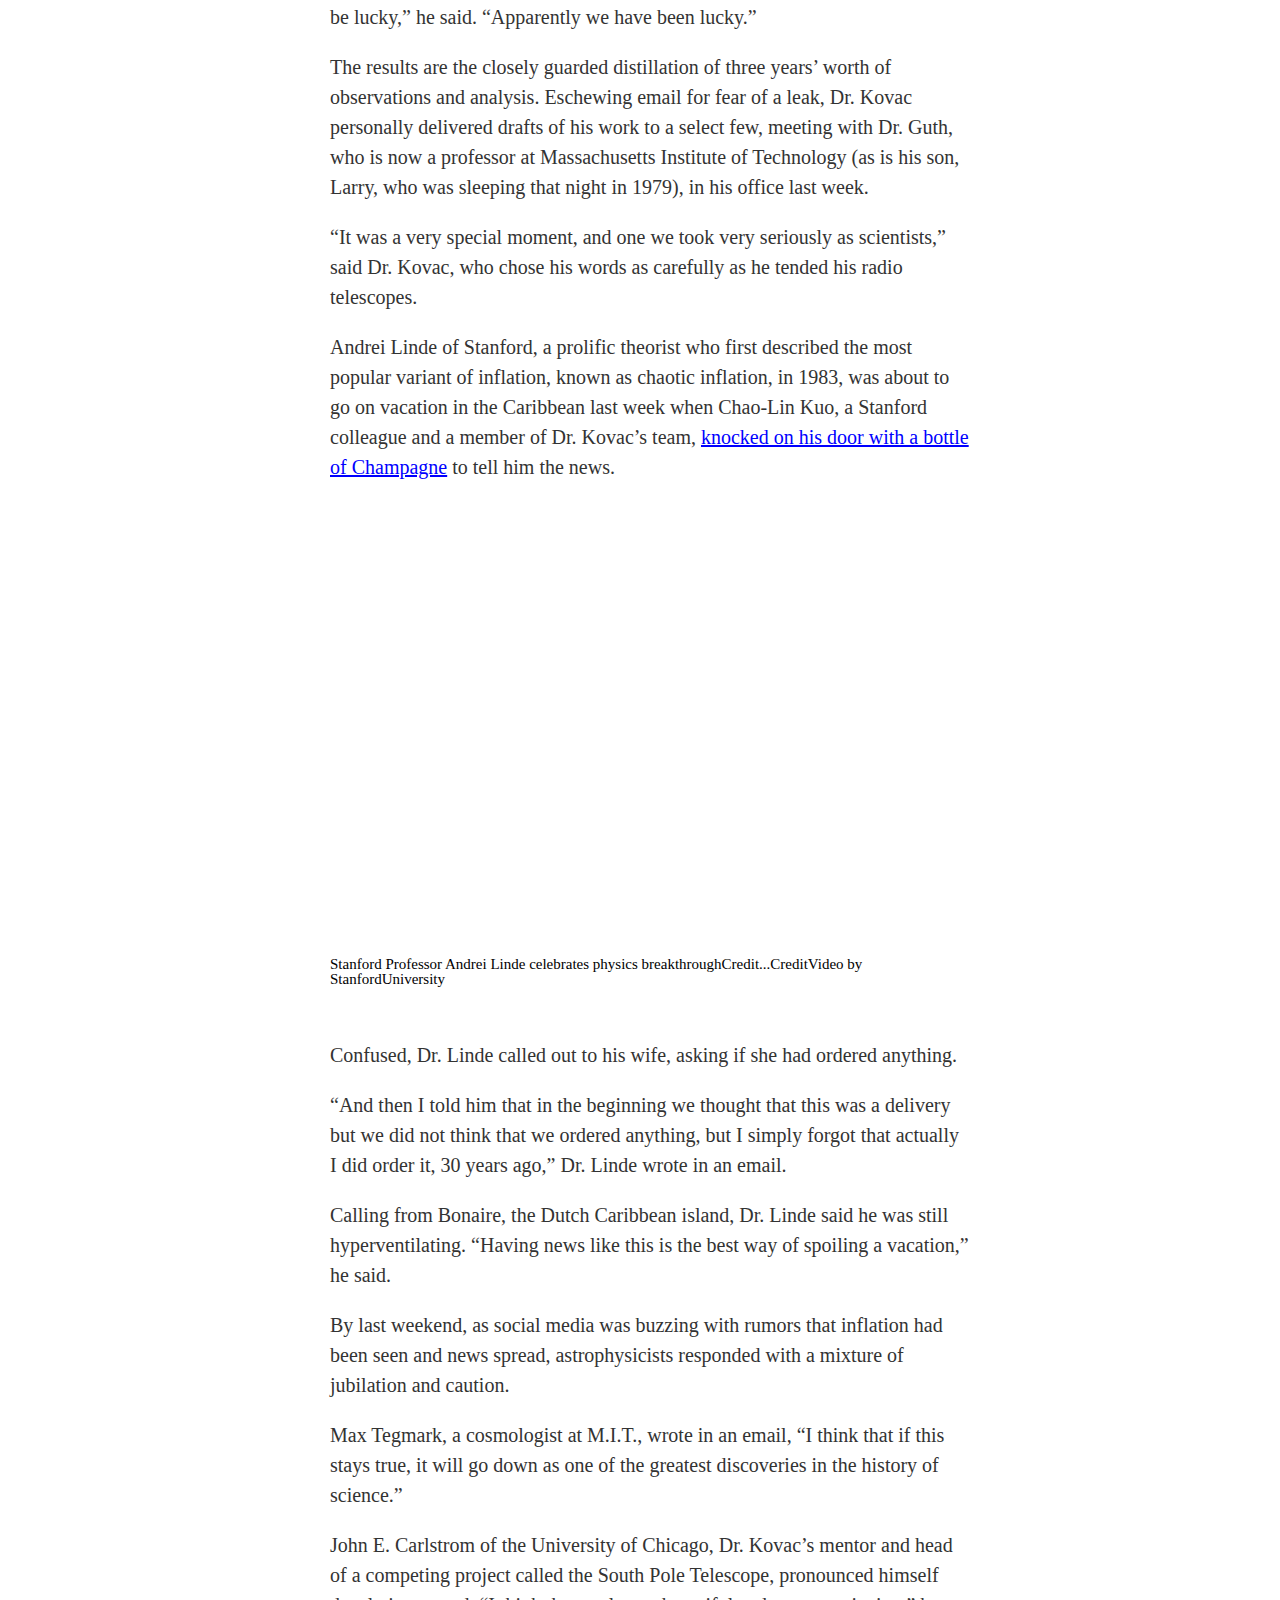
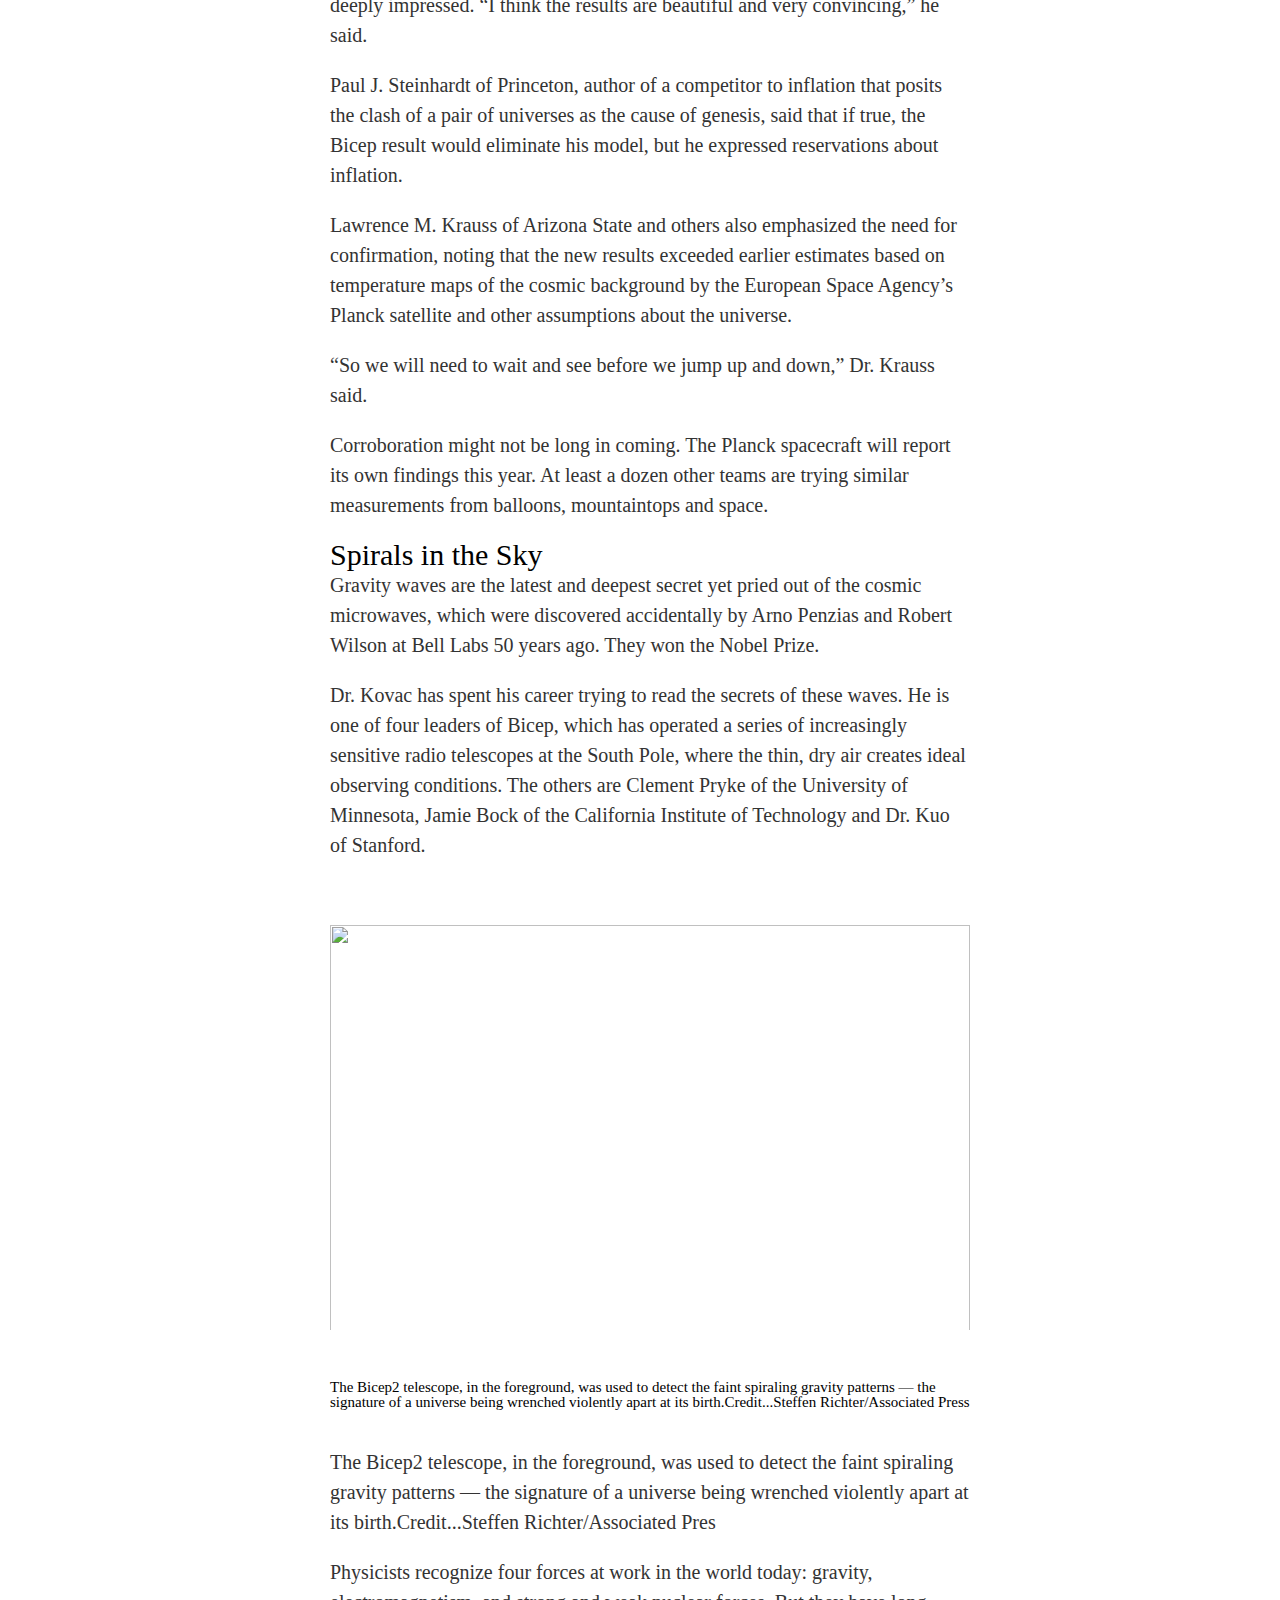
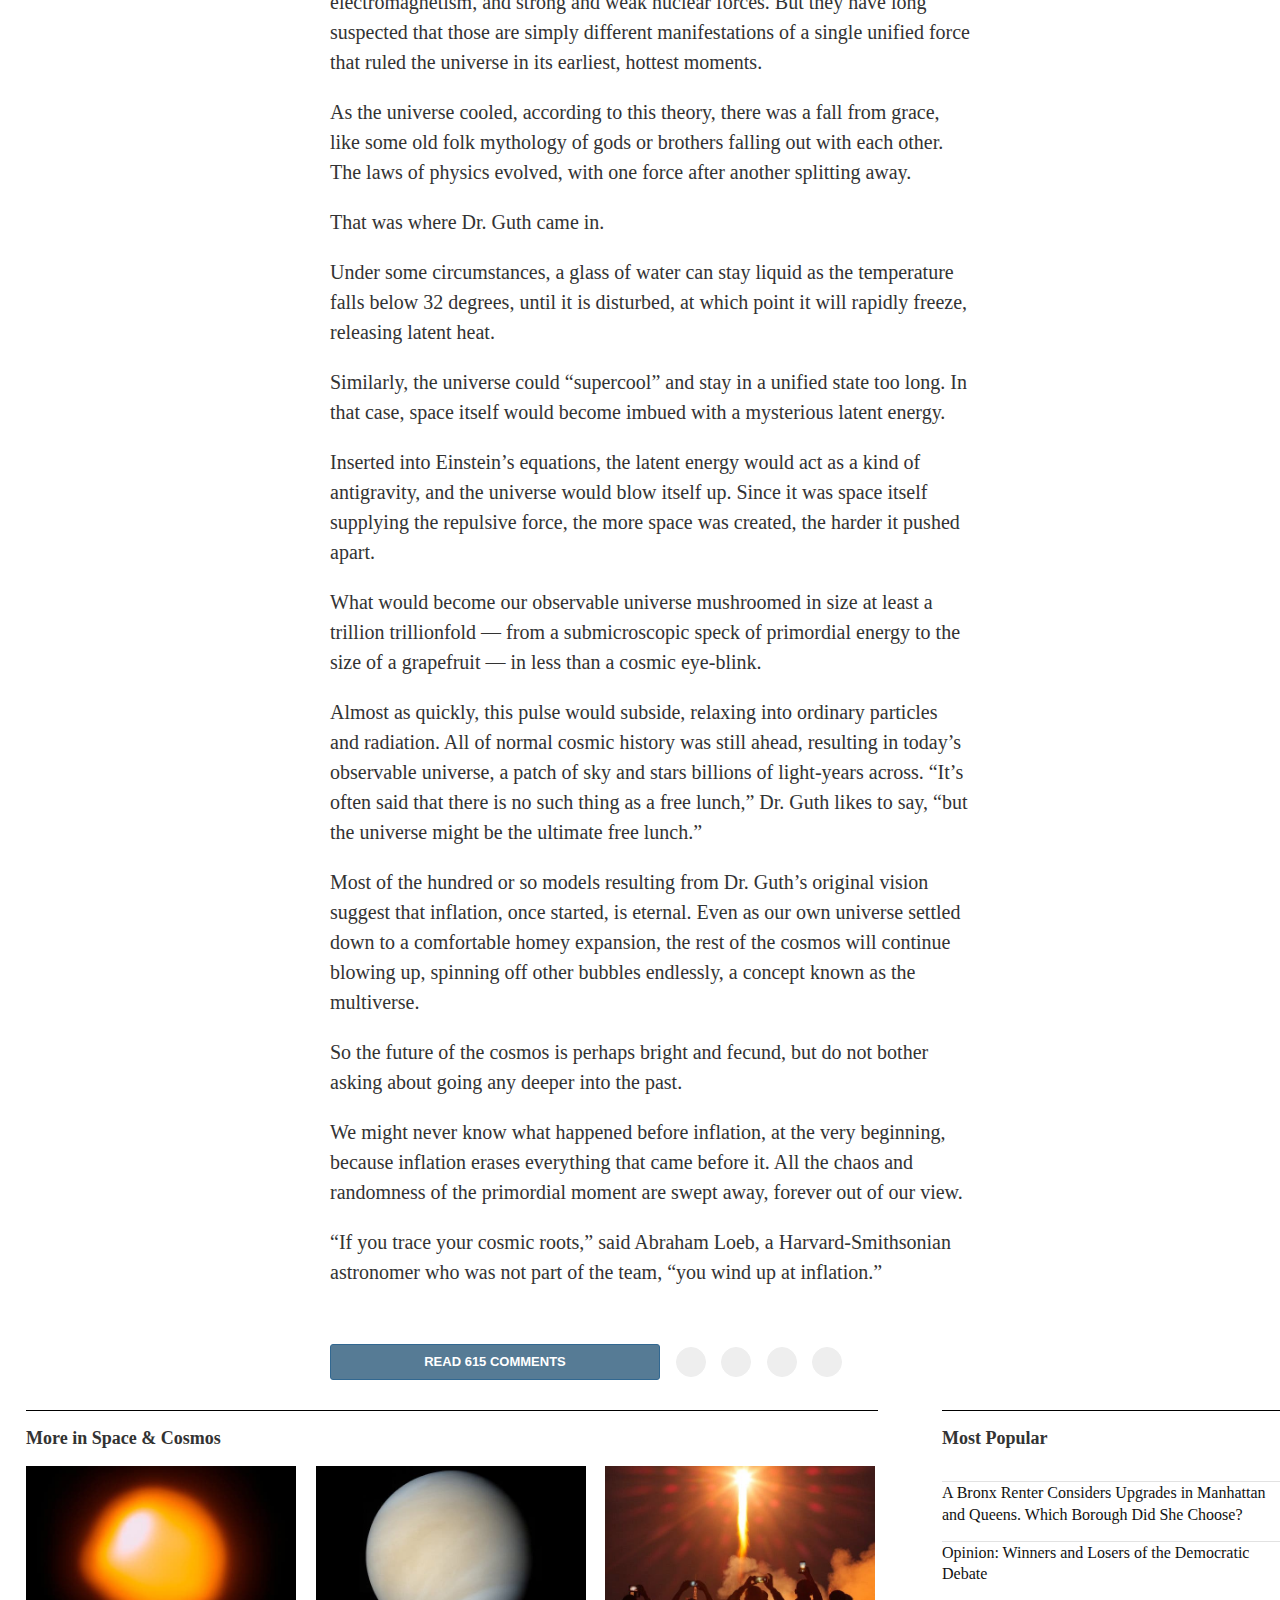
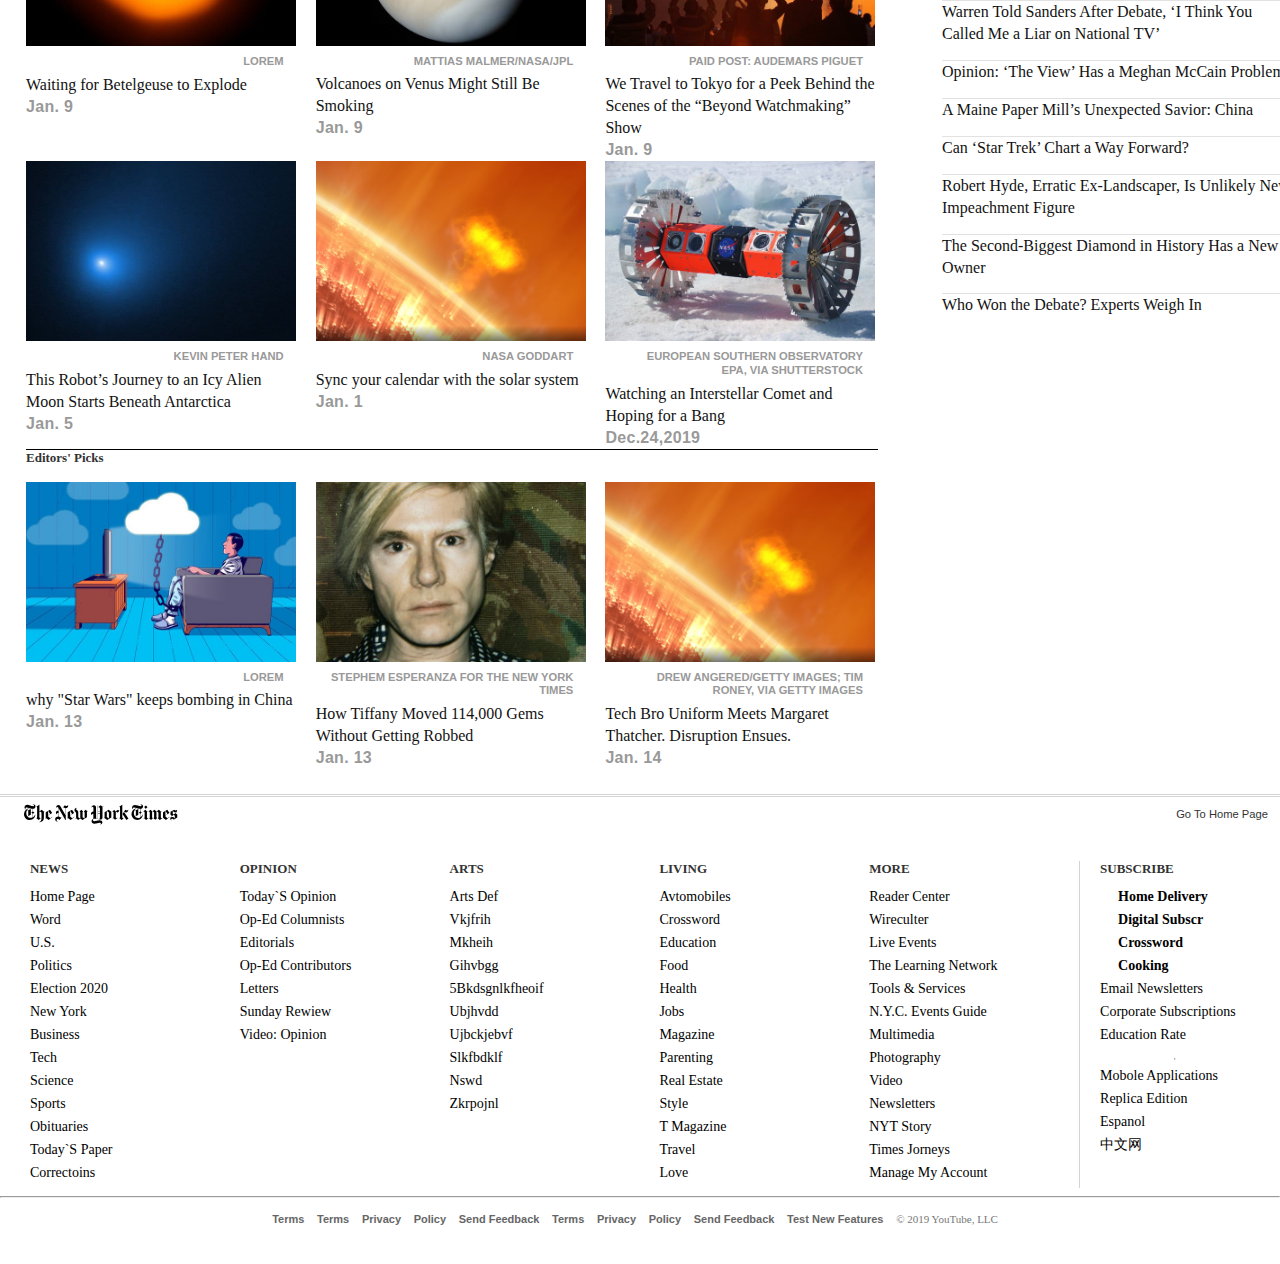
==== commit b540dba6: "changed styles nav, h1, div-fourth" ====
--- a/index.html
+++ b/index.html
@@ -42,10 +42,8 @@
             </h1>
         </div>
         <div class="second">
-            <div class="sec-1">
-
-                <div>
-                    <figure class="image1">
+          
+  <figure class="image1">
                         <img src="img/cosmos-superJumbo.jpg" class="m-im-1">
                         <figcaption class="fc-fig-im-1">
                             <span>
@@ -58,28 +56,9 @@
                             <span class="sp-1"> Rick Friendman for The New York Times</span>
                         </figcaption>
                     </figure>
-                </div>
-            </div>
-            <div class="sec-2">
-            </div>
-            <div class="sec-3"></div>
-        </div>
-
-        <!--  <div class="third">
-            <div class="third-0">30</div>
-            <div class="third-1">
-                <p>Alan Guth was one of the first physicists to hypothesize the existence of inflation, which explains
-                    how the universe expanded so uniformly and so quickly in the instant after the Big Bang 13.8 billion
-                    years ago</p>
-            </div>
-            <div class="third-2">32</div>
-            <div class="third-3">33</div>
-        </div>
-        -->
-        <div class="fourth">
-            <div class="fourth-0"></div>
-            <div class="fourth-1">
-                <div class="introd">
+                  </div>
+       <div class="fourth">
+          <div class="introd">
                     <p class="author">By <a href="#" id="int-au-l">Dennis Overbye</a></p>
                     <div>
                         <p class="dat">March 17, 2014</p>
@@ -97,9 +76,7 @@
                         </div>
                     </div>
                 </div>
-            </div>
-            <div class="fourth-2"></div>
-        </div>
+         </div>
         <div class="fifth">
             <div class="fifth-0"></div>
             <div class="fifth-1">
--- a/style.css
+++ b/style.css
@@ -7,11 +7,11 @@
     position: fixed;
     width: 100%;
     height: 2em;
-    margin: 0;
+    margin: -10px 0;
     padding: 0 15px;
     border-bottom: 1px solid lightgray;
     background: white;
-    z-index: 100;
+    z-index: 900;
 }
 nav {
     width: 100%;
@@ -24,6 +24,7 @@
     position: absolute;
     display: inline-block;
     left: 0;
+    top: 10px;
 }
 
 /*
@@ -53,9 +54,9 @@
 */
 #space {
     height: 100%;
-  width: 30px;
-  display: inline-block;
-  margin-right: 12px;
+    width: 210px;
+    display: inline-block;
+    margin-right: 12px;
 }
 .centerhead {
     display: inline-block;
@@ -64,7 +65,7 @@
   position: absolute;
   margin-left: auto;
   margin-right: auto;
-  margin-top: 7px;
+  margin-top: 12px;
   left: 0;
   right: 0;
 }
@@ -81,7 +82,7 @@
 }
 
 .leftbtn {
-    margin-right: 1em;
+ /*   margin-right: 1em;    */
     font-family: nyt-franklin, helvetica, arial, sans-serif;
     border-radius: 3px;
     cursor: pointer;
@@ -92,7 +93,7 @@
     font-size: 11px;
     line-height: 11px;
     font-weight: 500;
-    padding: 11px 12px 8px;
+    padding: 0 8px 8px;
     text-transform: uppercase;
 }
 
@@ -126,20 +127,20 @@
 }
 
 .h-im-1 {
-    height: 70%;
+    height: 87%;
 }
 
 * {
     box-sizing: border-box;
 }
-
+/* 
 .flex-container {
     display: flex;
     flex-wrap: nowrap;
     flex-direction: column;
-    /*   background-color: DodgerBlue;  */
-}
-
+      background-color: DodgerBlue;  
+}
+*/
 .flex-container>div {
     /*   background-color: #f1f1f1;  */
     width: 100%;
@@ -147,7 +148,7 @@
     /*   text-align: center; */
     font-size: 30px;
 }
-
+/*
 .second {
     display: flex;
     padding: 1rem 0;
@@ -168,11 +169,13 @@
     flex: 1;
     order: 3;
 }
-
+*/
 .titul {
-    display: flex;
+ /*   display: flex;
     flex-wrap: wrap;
-    justify-content: center;
+    justify-content: center; */
+    position: relative;
+    left: 30%;
     align-content: center;
     margin-left: auto;
     margin-right: auto;
@@ -189,8 +192,9 @@
 }
 
 .m-im-1 {
-    max-width: 94%;
+    max-width: 70%;
     height: auto;
+    margin-left: 13%;
     cursor: pointer;
 }
 
@@ -202,6 +206,7 @@
 
 .fc-fig-im-1 {
     max-width: 74%;
+    margin-left: 13%;
     font-size: 0.93rem;
     line-height: 1.2rem;
     font-family: nyt-imperial;
@@ -216,7 +221,7 @@
 
 /* img {
     width: 100%;
-} */
+} 
 
 .third {
     display: flex;
@@ -265,15 +270,16 @@
     flex: 1;
     order: 3;
 }
-
+*/
 .introd {
-    margin-bottom: 20px;
+    margin: 3em 25%;
     color: #121212;
     font-family: nyt-franklin;
     color: #333;
+    line-height: 2em;
     font-size: 15px;
     font-weight: 700;
-    width: 98%
+    width: 50%
 }
 
 .author {
